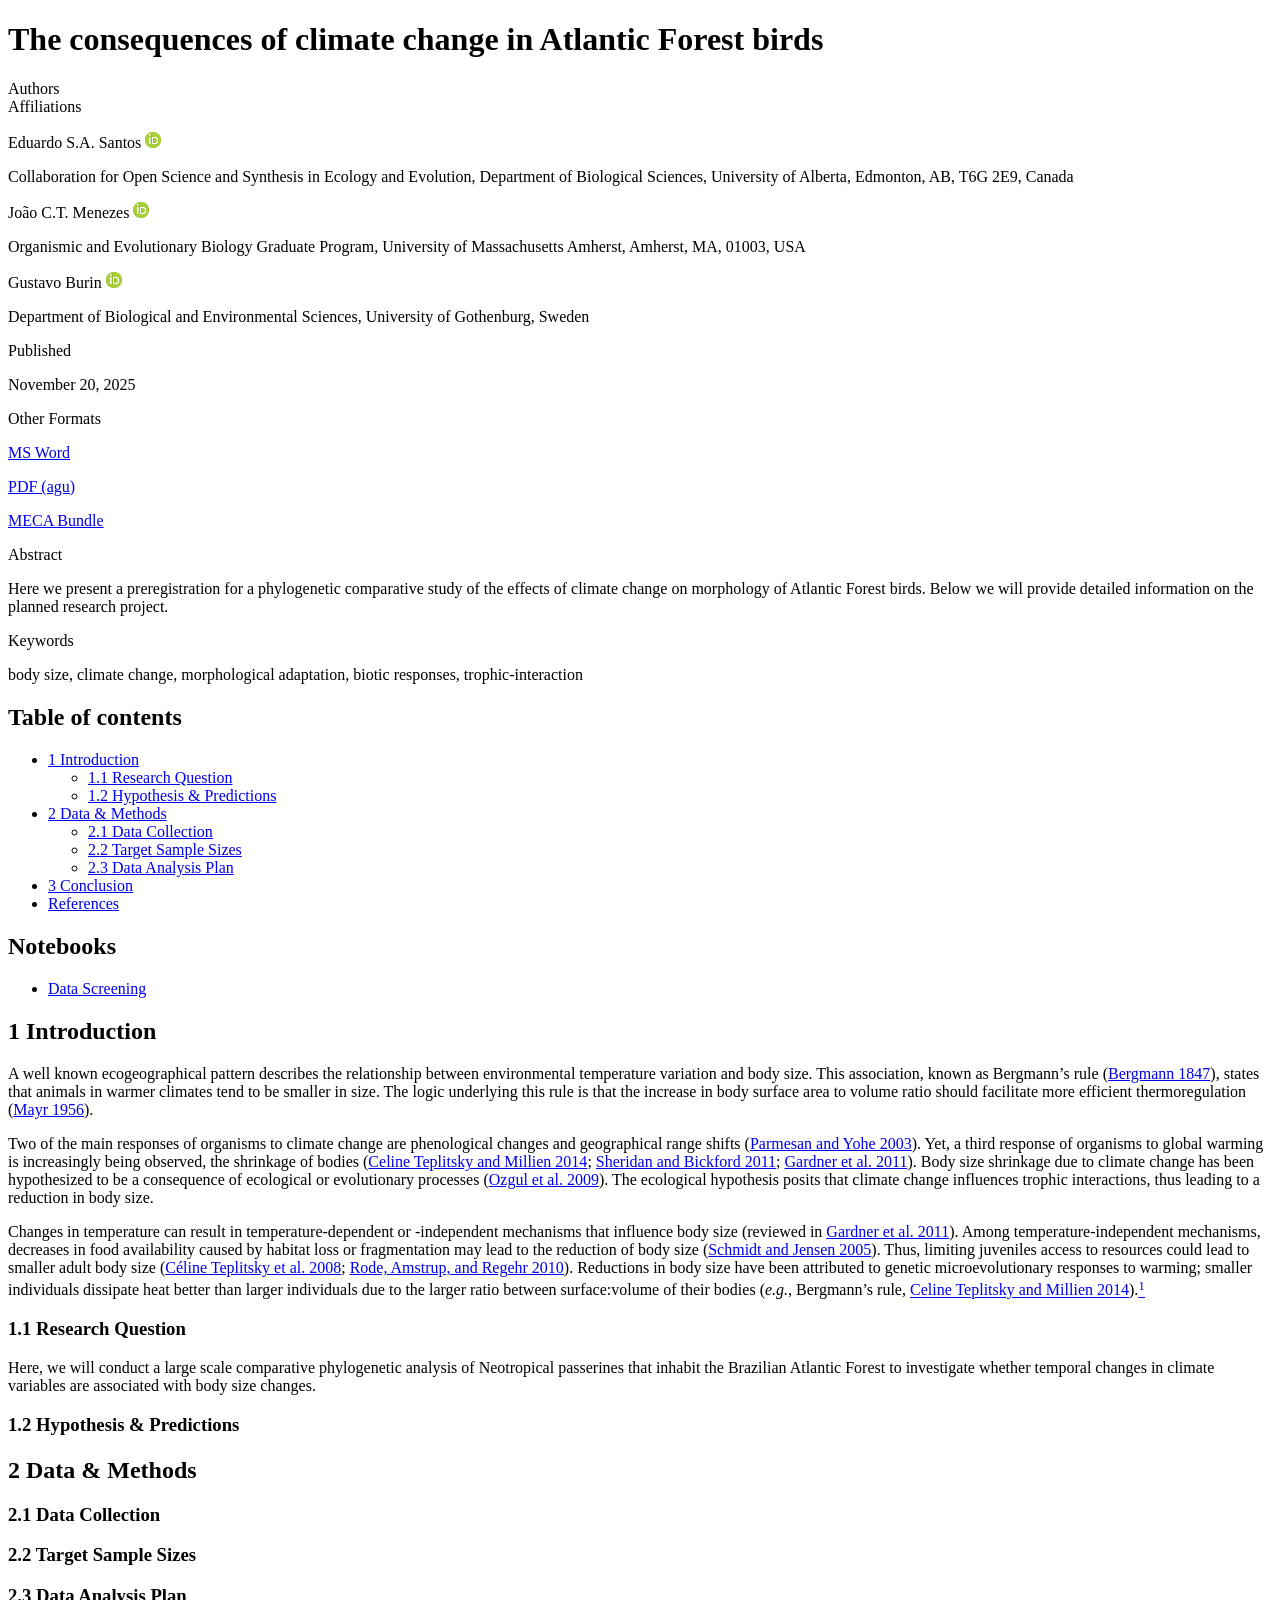
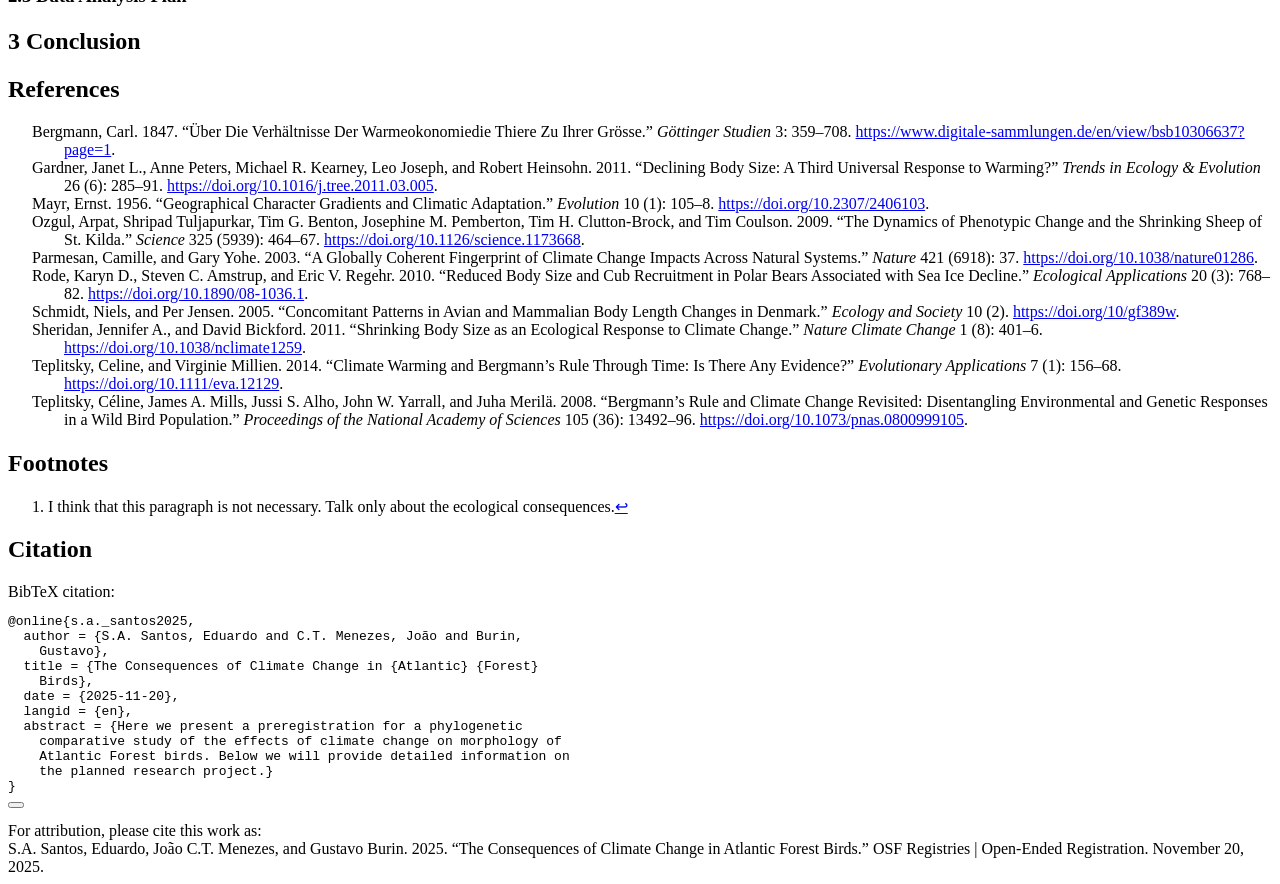
==== Manuscript/_manuscript/index.html @ 5169de8f "Added first paragraph of intro and some references." ====
<!DOCTYPE html>
<html xmlns="http://www.w3.org/1999/xhtml" lang="en" xml:lang="en"><head>

<meta charset="utf-8">
<meta name="generator" content="quarto-1.8.26">

<meta name="viewport" content="width=device-width, initial-scale=1.0, user-scalable=yes">

<meta name="author" content="Eduardo S.A. Santos">
<meta name="author" content="João C.T. Menezes">
<meta name="author" content="Gustavo Burin">
<meta name="dcterms.date" content="2025-11-20">
<meta name="keywords" content="body size, climate change, morphological adaptation, biotic responses, trophic-interaction">

<title>The consequences of climate change in Atlantic Forest birds</title>
<style>
code{white-space: pre-wrap;}
span.smallcaps{font-variant: small-caps;}
div.columns{display: flex; gap: min(4vw, 1.5em);}
div.column{flex: auto; overflow-x: auto;}
div.hanging-indent{margin-left: 1.5em; text-indent: -1.5em;}
ul.task-list{list-style: none;}
ul.task-list li input[type="checkbox"] {
  width: 0.8em;
  margin: 0 0.8em 0.2em -1em; /* quarto-specific, see https://github.com/quarto-dev/quarto-cli/issues/4556 */ 
  vertical-align: middle;
}
/* CSS for citations */
div.csl-bib-body { }
div.csl-entry {
  clear: both;
  margin-bottom: 0em;
}
.hanging-indent div.csl-entry {
  margin-left:2em;
  text-indent:-2em;
}
div.csl-left-margin {
  min-width:2em;
  float:left;
}
div.csl-right-inline {
  margin-left:2em;
  padding-left:1em;
}
div.csl-indent {
  margin-left: 2em;
}</style>


<script src="site_libs/clipboard/clipboard.min.js"></script>
<script src="site_libs/quarto-html/quarto.js" type="module"></script>
<script src="site_libs/quarto-html/tabsets/tabsets.js" type="module"></script>
<script src="site_libs/quarto-html/axe/axe-check.js" type="module"></script>
<script src="site_libs/quarto-html/popper.min.js"></script>
<script src="site_libs/quarto-html/tippy.umd.min.js"></script>
<script src="site_libs/quarto-html/anchor.min.js"></script>
<link href="site_libs/quarto-html/tippy.css" rel="stylesheet">
<link href="site_libs/quarto-html/quarto-syntax-highlighting-587c61ba64f3a5504c4d52d930310e48.css" rel="stylesheet" id="quarto-text-highlighting-styles">
<script src="site_libs/bootstrap/bootstrap.min.js"></script>
<link href="site_libs/bootstrap/bootstrap-icons.css" rel="stylesheet">
<link href="site_libs/bootstrap/bootstrap-a74871fe4945b66d259aafc266475145.min.css" rel="stylesheet" append-hash="true" id="quarto-bootstrap" data-mode="light">
<script async="" src="https://hypothes.is/embed.js"></script>
<script>
  window.document.addEventListener("DOMContentLoaded", function (_event) {
    document.body.classList.add('hypothesis-enabled');
  });
</script>


<meta name="citation_title" content="The consequences of climate change in Atlantic Forest birds">
<meta name="citation_abstract" content="Here we present a preregistration for a phylogenetic comparative study of the effects of climate change on morphology of Atlantic Forest birds. Below we will provide detailed information on the planned research project.
">
<meta name="citation_keywords" content="body size,climate change,morphological adaptation,biotic responses,trophic-interaction">
<meta name="citation_author" content="Eduardo S.A. Santos">
<meta name="citation_author" content="João C.T. Menezes">
<meta name="citation_author" content="Gustavo Burin">
<meta name="citation_publication_date" content="2025-11-20">
<meta name="citation_cover_date" content="2025-11-20">
<meta name="citation_year" content="2025">
<meta name="citation_online_date" content="2025-11-20">
<meta name="citation_language" content="en">
<meta name="citation_journal_title" content="OSF Registries | Open-Ended Registration">
<meta name="citation_reference" content="citation_title=The Dynamics of Phenotypic Change and the Shrinking Sheep of St. Kilda;,citation_author=Arpat Ozgul;,citation_author=Shripad Tuljapurkar;,citation_author=Tim G. Benton;,citation_author=Josephine M. Pemberton;,citation_author=Tim H. Clutton-Brock;,citation_author=Tim Coulson;,citation_publication_date=2009-07;,citation_cover_date=2009-07;,citation_year=2009;,citation_fulltext_html_url=http://www.sciencemag.org/lookup/doi/10.1126/science.1173668;,citation_issue=5939;,citation_doi=10.1126/science.1173668;,citation_issn=0036-8075, 1095-9203;,citation_volume=325;,citation_journal_title=Science;">
<meta name="citation_reference" content="citation_title=ATLANTIC BIRD TRAITS: A data set of bird morphological traits from the Atlantic forests of South America;,citation_abstract=Scientists have long been trying to understand why the Neotropical region holds the highest diversity of birds on Earth. Recently, there has been increased interest in morphological variation between and within species, and in how climate, topography, and anthropogenic pressures may explain and affect phenotypic variation. Because morphological data are not always available for many species at the local or regional scale, we are limited in our understanding of intra- and interspecies spatial morphological variation. Here, we present the ATLANTIC BIRD TRAITS, a data set that includes measurements of up to 44 morphological traits in 67,197 bird records from 2,790 populations distributed throughout the Atlantic forests of South America. This data set comprises information, compiled over two centuries (1820–2018), for 711 bird species, which represent 80% of all known bird diversity in the Atlantic Forest. Among the most commonly reported traits are sex (n = 65,717), age (n = 63,852), body mass (n = 58,768), flight molt presence (n = 44,941), molt presence (n = 44,847), body molt presence (n = 44,606), tail length (n = 43,005), reproductive stage (n = 42,588), bill length (n = 37,409), body length (n = 28,394), right wing length (n = 21,950), tarsus length (n = 20,342), and wing length (n = 18,071). The most frequently recorded species are Chiroxiphia caudata (n = 1,837), Turdus albicollis (n = 1,658), Trichothraupis melanops (n = 1,468), Turdus leucomelas (n = 1,436), and Basileuterus culicivorus (n = 1,384). The species recorded in the greatest number of sampling localities are Basileuterus culicivorus (n = 243), Trichothraupis melanops (n = 242), Chiroxiphia caudata (n = 210), Platyrinchus mystaceus (n = 208), and Turdus rufiventris (n = 191). ATLANTIC BIRD TRAITS (ABT) is the most comprehensive data set on measurements of bird morphological traits found in a biodiversity hotspot; it provides data for basic and applied research at multiple scales, from individual to community, and from the local to the macroecological perspectives. No copyright or proprietary restrictions are associated with the use of this data set. Please cite this data paper when the data are used in publications or teaching and educational activities.;,citation_author=Rodolpho Credo Rodrigues;,citation_author=Érica Hasui;,citation_author=Julia Camara Assis;,citation_author=João Carlos Castro Pena;,citation_author=Renata L. Muylaert;,citation_author=Vinicius Rodrigues Tonetti;,citation_author=Felipe Martello;,citation_author=André Luis Regolin;,citation_author=Thiago Vernaschi Vieira Costa;,citation_author=Mauro Pichorim;,citation_author=Eduardo Carrano;,citation_author=Leonardo Esteves Lopes;,citation_author=Marcelo Ferreira Vasconcelos;,citation_author=Carla Suertegaray Fontana;,citation_author=Andrei Langeloh Roos;,citation_author=Fernando Gonçalves;,citation_author=Cristina Banks‐Leite;,citation_author=Vagner Cavarzere;,citation_author=Marcio Amorim Efe;,citation_author=Maria Alice S. Alves;,citation_author=Alexandre Uezu;,citation_author=Jean Paul Metzger;,citation_author=Paulo de Tarso Zuquim de Antas;,citation_author=Katia Maria Paschoaletto Micchi de Barros Ferraz;,citation_author=Larissa Corsini Calsavara;,citation_author=Arthur Angelo Bispo;,citation_author=Helder F. P. Araujo;,citation_author=Charles Duca;,citation_author=Augusto João Piratelli;,citation_author=Luciano N. Naka;,citation_author=Rafael Antunes Dias;,citation_author=Cassiano A. F. R. Gatto;,citation_author=Marcelo Alejandro Villegas Vallejos;,citation_author=Gregório dos Reis Menezes;,citation_author=Leandro Bugoni;,citation_author=Henrique Rajão;,citation_author=Jairo José Zocche;,citation_author=Guilherme Willrich;,citation_author=Elsimar Silveira Silva;,citation_author=Lilian Tonelli Manica;,citation_author=André de Camargo Guaraldo;,citation_author=Giulyana Althmann;,citation_author=Patricia Pereira Serafini;,citation_author=Mercival Roberto Francisco;,citation_author=Camile Lugarini;,citation_author=Caio Graco Machado;,citation_author=Fernando Marques‐Santos;,citation_author=Rafaela Bobato;,citation_author=Elivan Arantes Souza;,citation_author=Reginaldo José Donatelli;,citation_author=Carolina Demetrio Ferreira;,citation_author=José Carlos Morante‐Filho;,citation_author=Natalia Dantas Paes‐Macarrão;,citation_author=Arthur Macarrão;,citation_author=Marcos Robalinho Lima;,citation_author=Lucilene Inês Jacoboski;,citation_author=Carlos Candia‐Gallardo;,citation_author=Vanesa Bejarano Alegre;,citation_author=Alex E. Jahn;,citation_author=Karlla Vanessa de Camargo Barbosa;,citation_author=Cesar Cestari;,citation_author=José Nilton Silva;,citation_author=Natalia Stefanini Da Silveira;,citation_author=Ana Cristina Vara Crestani;,citation_author=Adeliane Peterle Petronetto;,citation_author=Alex Augusto Abreu Bovo;,citation_author=Anderson Durão Viana;,citation_author=Andrea Cardoso Araujo;,citation_author=Andressa Hartuiq Santos;,citation_author=Andreza Clarinda Araújo Amaral;,citation_author=Ariane Ferreira;,citation_author=Arnaldo Honorato Vieira‐Filho;,citation_author=Bianca Costa Ribeiro;,citation_author=Caio C. C. Missagia;,citation_author=Camila Bosenbecker;,citation_author=Cesar Augusto Bronzato Medolago;,citation_author=Cid Rodrigo Rodriguez Espínola;,citation_author=Claudenice Faxina;,citation_author=Cristiane Estrela Campodonio Nunes;,citation_author=Cristine Prates;,citation_author=Daniela Tomasio Apolinario Luz;,citation_author=Daniele Janina Moreno;,citation_author=Daniele Mariz;,citation_author=Deborah Faria;,citation_author=Douglas Meyer;,citation_author=Eder Afonso Doná;,citation_author=Eduardo Roberto Alexandrino;,citation_author=Erich Fischer;,citation_author=Fabiane Girardi;,citation_author=Felipe Borba Giese;,citation_author=Felipe Leonardo Santos Shibuya;,citation_author=Fernando Azevedo Faria;,citation_author=Fernando Bittencourt Farias;,citation_author=Fernando de Lima Favaro;,citation_author=Fernando José Ferneda Freitas;,citation_author=Flávia G. Chaves;,citation_author=Flor Maria Guedes Las‐Casas;,citation_author=Gabriel L. M. Rosa;,citation_author=Gabriel Massaccesi De La Torre;,citation_author=Gabriela Menezes Bochio;,citation_author=Giselle Evelise Bonetti;,citation_author=Glauco Kohler;,citation_author=Guilherme Santos Toledo‐Lima;,citation_author=Gustavo Piletti Plucenio;,citation_author=Ícaro Menezes;,citation_author=Ingrid Maria Denóbile Torres;,citation_author=Ivan Celso Carvalho Provinciato;,citation_author=Ivan Réus Viana;,citation_author=James Joseph Roper;,citation_author=Jaqueline Evelyn Persegona;,citation_author=Jean Júnior Barcik;,citation_author=Jimi Martins‐Silva;,citation_author=João Paulo Gava Just;,citation_author=João Paulo Tavares‐Damasceno;,citation_author=João Ricardo de Almeida Ferreira;,citation_author=Jonas Rafael Rodrigues Rosoni;,citation_author=José Eduardo Teixeira Falcon;,citation_author=Laura Maria Schaedler;,citation_author=Leonardo Brioschi Mathias;,citation_author=Leonardo Rafael Deconto;,citation_author=Licléia da Cruz Rodrigues;,citation_author=Marcela Afonso P. Meyer;,citation_author=Márcio Repenning;,citation_author=Marcos Antônio Melo;,citation_author=Maria Amélia Santos Carvalho;,citation_author=Marcos Rodrigues;,citation_author=Maria Flavia Conti Nunes;,citation_author=Maria Halina Ogrzewalska;,citation_author=Mariana Lopes Gonçalves;,citation_author=Maurício B. Vecchi;,citation_author=Maurício Bettio;,citation_author=Michelle Noronha da Matta Baptista;,citation_author=Murilo Sérgio Arantes;,citation_author=Nicolás Luciano Ruiz;,citation_author=Paulo Guilherme Bisetto Andrade;,citation_author=Pedro Henrique Lima Ribeiro;,citation_author=Pedro Manoel Galetti Junior;,citation_author=Phoeve Macario;,citation_author=Rafael de Oliveira Fratoni;,citation_author=Rafael Meurer;,citation_author=Rafael S. Saint‐Clair;,citation_author=Rafael Spilere Romagna;,citation_author=Raquel Caroline Alves Lacerda;,citation_author=Ricardo Augusto Serpa Cerboncini;,citation_author=Ricardo Brioschi Lyra;,citation_author=Ricardo Lau;,citation_author=Roberta Costa Rodrigues;,citation_author=Rogério Rodrigues Faria;,citation_author=Rudi Ricardo Laps;,citation_author=Sérgio Luiz Althoff;,citation_author=Shayana Jesus;,citation_author=Sumiko Namba;,citation_author=Talita Vieira Braga;,citation_author=Tamara Molin;,citation_author=Thanyria P. França Câmara;,citation_author=Thayz Rodrigues Enedino;,citation_author=Uschi Wischhoff;,citation_author=Vanessa Cristina Oliveira;,citation_author=Victor Leandro‐Silva;,citation_author=Vitor Araújo‐Lima;,citation_author=Vitor de Oliveira Lunardi;,citation_author=Reginaldo Farias Gusmão;,citation_author=Jozélia Maria de Souza Correia;,citation_author=Lucas P. Gaspar;,citation_author=Renata Cristina Batista Fonseca;,citation_author=Paulo Affonso Fonseca Pires Neto;,citation_author=Ana Carla Medeiros Morato Aquino;,citation_author=Bruna Betagni Camargo;,citation_author=Beatriz Azevedo Cezila;,citation_author=Leonardo Marques Costa;,citation_author=Roberta Montanheiro Paolino;,citation_author=Claudia Zukeran Kanda;,citation_author=Erison C. S. Monteiro;,citation_author=Júlia Emi F. Oshima;,citation_author=Milene Alves‐Eigenheer;,citation_author=Marco Aurelio Pizo;,citation_author=Luís F. Silveira;,citation_author=Mauro Galetti;,citation_author=Milton Cezar Ribeiro;,citation_publication_date=2019;,citation_cover_date=2019;,citation_year=2019;,citation_fulltext_html_url=https://esajournals.onlinelibrary.wiley.com/doi/abs/10.1002/ecy.2647;,citation_issue=6;,citation_doi=10.1002/ecy.2647;,citation_issn=1939-9170;,citation_volume=100;,citation_journal_title=Ecology;">
<meta name="citation_reference" content="citation_title=A globally coherent fingerprint of climate change impacts across natural systems;,citation_abstract=Causal attribution of recent biological trends to climate change is complicated because non-climatic influences dominate local, short-term biological changes. Any underlying signal from climate change is likely to be revealed by analyses that seek systematic trends across diverse species and geographic regions; however, debates within the Intergovernmental Panel on Climate Change (IPCC) reveal several definitions of a “systematic trend”. Here, we explore these differences, apply diverse analyses to more than 1,700 species, and show that recent biological trends match climate change predictions. Global meta-analyses documented significant range shifts averaging 6.1 km per decade towards the poles (or metres per decade upward), and significant mean advancement of spring events by 2.3 days per decade. We define a diagnostic fingerprint of temporal and spatial “sign-switching” responses uniquely predicted by twentieth century climate trends. Among appropriate long-term/large-scale/multi-species data sets, this diagnostic fingerprint was found for 279 species. This suite of analyses generates “very high confidence” (as laid down by the IPCC) that climate change is already affecting living systems.;,citation_author=Camille Parmesan;,citation_author=Gary Yohe;,citation_publication_date=2003-01;,citation_cover_date=2003-01;,citation_year=2003;,citation_fulltext_html_url=https://www.nature.com/articles/nature01286;,citation_issue=6918;,citation_doi=10.1038/nature01286;,citation_issn=1476-4687;,citation_volume=421;,citation_journal_title=Nature;">
<meta name="citation_reference" content="citation_title=Climate warming and Bergmann’s rule through time: Is there any evidence?;,citation_abstract=Climate change is expected to induce many ecological and evolutionary changes. Among these is the hypothesis that climate warming will cause a reduction in body size. This hypothesis stems from Bergmann’s rule, a trend whereby species exhibit a smaller body size in warmer climates, and larger body size under colder conditions in endotherms. The mechanisms behind this rule are still debated, and it is not clear whether Bergmann’s rule can be extended to predict the effects of climate change through time. We reviewed the primary literature for evidence (i) of a decrease in body size in response to climate warming, (ii) that changing body size is an adaptive response and (iii) that these responses are evolutionary or plastic. We found weak evidence for changes in body size through time as predicted by Bergmann’s rule. Only three studies investigated the adaptive nature of these size decreases. Of these, none reported evidence of selection for smaller size or of a genetic basis for the size change, suggesting that size decreases could be due to nonadaptive plasticity in response to changing environmental conditions. More studies are needed before firm conclusions can be drawn about the underlying causes of these changes in body size in response to a warming climate.;,citation_author=Celine Teplitsky;,citation_author=Virginie Millien;,citation_publication_date=2014-01;,citation_cover_date=2014-01;,citation_year=2014;,citation_fulltext_html_url=https://www.ncbi.nlm.nih.gov/pmc/articles/PMC3894904/;,citation_issue=1;,citation_doi=10.1111/eva.12129;,citation_issn=1752-4571;,citation_pmid=24454554;,citation_volume=7;,citation_journal_title=Evolutionary Applications;">
<meta name="citation_reference" content="citation_title=Shrinking body size as an ecological response to climate change;,citation_author=Jennifer A. Sheridan;,citation_author=David Bickford;,citation_publication_date=2011-11;,citation_cover_date=2011-11;,citation_year=2011;,citation_fulltext_html_url=http://www.nature.com/articles/nclimate1259;,citation_issue=8;,citation_doi=10.1038/nclimate1259;,citation_issn=1758-678X, 1758-6798;,citation_volume=1;,citation_journal_title=Nature Climate Change;">
<meta name="citation_reference" content="citation_title=Declining body size: A third universal response to warming?;,citation_author=Janet L. Gardner;,citation_author=Anne Peters;,citation_author=Michael R. Kearney;,citation_author=Leo Joseph;,citation_author=Robert Heinsohn;,citation_publication_date=2011-06;,citation_cover_date=2011-06;,citation_year=2011;,citation_fulltext_html_url=https://www.cell.com/trends/ecology-evolution/abstract/S0169-5347(11)00075-9;,citation_issue=6;,citation_doi=10.1016/j.tree.2011.03.005;,citation_issn=0169-5347;,citation_pmid=21470708;,citation_volume=26;,citation_journal_title=Trends in Ecology &amp;amp;amp; Evolution;">
<meta name="citation_reference" content="citation_title=Bergmann’s rule and climate change revisited: Disentangling environmental and genetic responses in a wild bird population;,citation_abstract=Ecological responses to on-going climate change are numerous, diverse, and taxonomically widespread. However, with one exception, the relative roles of phenotypic plasticity and microevolution as mechanisms in explaining these responses are largely unknown. Several recent studies have uncovered evidence for temporal declines in mean body sizes of birds and mammals, and these responses have been interpreted as evidence for microevolution in the context of Bergmann’s rule—an ecogeographic rule predicting an inverse correlation between temperature and mean body size in endothermic animals. We used a dataset of individually marked red-billed gulls (Larus novaehollandiae scopulinus) from New Zealand to document phenotypic and genetic changes in mean body mass over a 47-year (1958–2004) period. We found that, whereas the mean body mass had decreased over time as ambient temperatures increased, analyses of breeding values estimated with an “animal model” approach showed no evidence for any genetic change. These results indicate that the frequently observed climate-change-related responses in mean body size of animal populations might be due to phenotypic plasticity, rather than to genetic microevolutionary responses.;,citation_author=Céline Teplitsky;,citation_author=James A. Mills;,citation_author=Jussi S. Alho;,citation_author=John W. Yarrall;,citation_author=Juha Merilä;,citation_publication_date=2008-09;,citation_cover_date=2008-09;,citation_year=2008;,citation_fulltext_html_url=https://www.pnas.org/content/105/36/13492;,citation_issue=36;,citation_doi=10.1073/pnas.0800999105;,citation_issn=0027-8424, 1091-6490;,citation_pmid=18757740;,citation_volume=105;,citation_journal_title=Proceedings of the National Academy of Sciences;">
<meta name="citation_reference" content="citation_title=Reduced body size and cub recruitment in polar bears associated with sea ice decline;,citation_abstract=Rates of reproduction and survival are dependent upon adequate body size and condition of individuals. Declines in size and condition have provided early indicators of population decline in polar bears (Ursus maritimus) near the southern extreme of their range. We tested whether patterns in body size, condition, and cub recruitment of polar bears in the southern Beaufort Sea of Alaska were related to the availability of preferred sea ice habitats and whether these measures and habitat availability exhibited trends over time, between 1982 and 2006. The mean skull size and body length of all polar bears over three years of age declined over time, corresponding with long-term declines in the spatial and temporal availability of sea ice habitat. Body size of young, growing bears declined over time and was smaller after years when sea ice availability was reduced. Reduced litter mass and numbers of yearlings per female following years with lower availability of optimal sea ice habitat, suggest reduced reproductive output and juvenile survival. These results, based on analysis of a long-term data set, suggest that declining sea ice is associated with nutritional limitations that reduced body size and reproduction in this population.;,citation_author=Karyn D. Rode;,citation_author=Steven C. Amstrup;,citation_author=Eric V. Regehr;,citation_publication_date=2010;,citation_cover_date=2010;,citation_year=2010;,citation_fulltext_html_url=https://esajournals.onlinelibrary.wiley.com/doi/abs/10.1890/08-1036.1;,citation_issue=3;,citation_doi=10.1890/08-1036.1;,citation_issn=1939-5582;,citation_volume=20;,citation_journal_title=Ecological Applications;">
<meta name="citation_reference" content="citation_title=The global diversity of birds in space and time;,citation_author=W Jetz;,citation_author=GH Thomas;,citation_author=JB Joy;,citation_author=K Hartmann;,citation_author=AO Mooers;,citation_publication_date=2012;,citation_cover_date=2012;,citation_year=2012;,citation_issue=7424;,citation_volume=491;,citation_journal_title=Nature;,citation_publisher=Nature Publishing Group;">
<meta name="citation_reference" content="citation_title=The database of the predicts (projecting responses of ecological diversity in changing terrestrial systems) project;,citation_author=Lawrence N Hudson;,citation_author=Tim Newbold;,citation_author=Sara Contu;,citation_author=Samantha LL Hill;,citation_author=Igor Lysenko;,citation_author=Adriana De Palma;,citation_author=Helen RP Phillips;,citation_author=Tamera I Alhusseini;,citation_author=Felicity E Bedford;,citation_author=Dominic J Bennett;,citation_author=others;,citation_publication_date=2017;,citation_cover_date=2017;,citation_year=2017;,citation_issue=1;,citation_volume=7;,citation_journal_title=Ecology and Evolution;,citation_publisher=Wiley Online Library;">
<meta name="citation_reference" content="citation_title=EltonTraits 1.0: Species-level foraging attributes of the world’s birds and mammals: Ecological archives E095-178;,citation_author=Hamish Wilman;,citation_author=Jonathan Belmaker;,citation_author=Jennifer Simpson;,citation_author=Carolina Rosa;,citation_author=Marcelo M Rivadeneira;,citation_author=Walter Jetz;,citation_publication_date=2014;,citation_cover_date=2014;,citation_year=2014;,citation_issue=7;,citation_volume=95;,citation_journal_title=Ecology;,citation_publisher=Wiley Online Library;">
<meta name="citation_reference" content="citation_title=Concomitant Patterns in Avian and Mammalian Body Length Changes in Denmark;,citation_abstract=Schmidt, N. M. and P. M. Jensen. 2005. Concomitant patterns in avian and mammalian body length changes in Denmark. Ecology and Society 10(2): 5. https://doi.org/10.5751/ES-01372-100205;,citation_author=Niels Schmidt;,citation_author=Per Jensen;,citation_publication_date=2005-09;,citation_cover_date=2005-09;,citation_year=2005;,citation_fulltext_html_url=https://www.ecologyandsociety.org/vol10/iss2/art5/;,citation_issue=2;,citation_doi=10/gf389w;,citation_issn=1708-3087;,citation_volume=10;,citation_journal_title=Ecology and Society;">
<meta name="citation_reference" content="citation_title=Über die verhältnisse der warmeokonomiedie thiere zu ihrer grösse;,citation_author=Carl Bergmann;,citation_publication_date=1847;,citation_cover_date=1847;,citation_year=1847;,citation_fulltext_html_url=https://www.digitale-sammlungen.de/en/view/bsb10306637?page=1;,citation_volume=3;,citation_journal_title=Göttinger Studien;">
<meta name="citation_reference" content="citation_title=Geographical character gradients and climatic adaptation;,citation_author=Ernst Mayr;,citation_publication_date=1956;,citation_cover_date=1956;,citation_year=1956;,citation_fulltext_html_url=https://www.jstor.org/stable/2406103;,citation_issue=1;,citation_doi=10.2307/2406103;,citation_volume=10;,citation_journal_title=Evolution;">
</head>

<body class="quarto-light">

<header id="title-block-header" class="quarto-title-block default toc-left page-columns page-full">
  <div class="quarto-title-banner page-columns page-full">
    <div class="quarto-title column-body">
      <h1 class="title">The consequences of climate change in Atlantic Forest birds</h1>
          </div>

    
    <div class="quarto-title-meta-container">
      <div class="quarto-title-meta-column-start">
            <div class="quarto-title-meta-author">
          <div class="quarto-title-meta-heading">Authors</div>
          <div class="quarto-title-meta-heading">Affiliations</div>
          
                <div class="quarto-title-meta-contents">
            <p class="author">Eduardo S.A. Santos <a href="mailto:esantos2@ualberta.ca" class="quarto-title-author-email"><i class="bi bi-envelope"></i></a> <a href="https://orcid.org/0000-0002-0434-3655" class="quarto-title-author-orcid"> <img src="[data-uri]"></a></p>
          </div>
                <div class="quarto-title-meta-contents">
                    <p class="affiliation">
                        Collaboration for Open Science and Synthesis in Ecology and Evolution, Department of Biological Sciences, University of Alberta, Edmonton, AB, T6G 2E9, Canada
                      </p>
                  </div>
                      <div class="quarto-title-meta-contents">
            <p class="author">João C.T. Menezes <a href="https://orcid.org/0000-0003-4156-2934" class="quarto-title-author-orcid"> <img src="[data-uri]"></a></p>
          </div>
                <div class="quarto-title-meta-contents">
                    <p class="affiliation">
                        Organismic and Evolutionary Biology Graduate Program, University of Massachusetts Amherst, Amherst, MA, 01003, USA
                      </p>
                  </div>
                      <div class="quarto-title-meta-contents">
            <p class="author">Gustavo Burin <a href="https://orcid.org/0000-0001-7851-0666" class="quarto-title-author-orcid"> <img src="[data-uri]"></a></p>
          </div>
                <div class="quarto-title-meta-contents">
                    <p class="affiliation">
                        Department of Biological and Environmental Sciences, University of Gothenburg, Sweden
                      </p>
                  </div>
                    </div>
        
        <div class="quarto-title-meta">

                      
                <div>
            <div class="quarto-title-meta-heading">Published</div>
            <div class="quarto-title-meta-contents">
              <p class="date">November 20, 2025</p>
            </div>
          </div>
          
                
              </div>
      </div>
      <div class="quarto-title-meta-column-end quarto-other-formats-target">
      <div class="quarto-alternate-formats"><div class="quarto-title-meta-heading">Other Formats</div><div class="quarto-title-meta-contents"><p><a href="index.docx"><i class="bi bi-file-word"></i>MS Word</a></p></div><div class="quarto-title-meta-contents"><p><a href="index.pdf"><i class="bi bi-file-pdf"></i>PDF (agu)</a></p></div><div class="quarto-title-meta-contents"><p><a href="index-meca.zip" data-meca-link="true"><i class="bi bi-archive"></i>MECA Bundle</a></p></div></div></div>
    </div>

    <div>
      <div class="abstract">
        <div class="block-title">Abstract</div>
        <p>Here we present a preregistration for a phylogenetic comparative study of the effects of climate change on morphology of Atlantic Forest birds. Below we will provide detailed information on the planned research project.</p>
      </div>
    </div>

    <div>
      <div class="keywords">
        <div class="block-title">Keywords</div>
        <p>body size, climate change, morphological adaptation, biotic responses, trophic-interaction</p>
      </div>
    </div>

    <div class="quarto-other-links-text-target">
    </div>  </div>
</header><div id="quarto-content" class="page-columns page-rows-contents page-layout-article toc-left">
<div id="quarto-sidebar-toc-left" class="sidebar toc-left">
  <nav id="TOC" role="doc-toc" class="toc-active">
    <h2 id="toc-title">Table of contents</h2>
   
  <ul>
  <li><a href="#introduction" id="toc-introduction" class="nav-link active" data-scroll-target="#introduction"><span class="header-section-number">1</span> Introduction</a>
  <ul class="collapse">
  <li><a href="#research-question" id="toc-research-question" class="nav-link" data-scroll-target="#research-question"><span class="header-section-number">1.1</span> Research Question</a></li>
  <li><a href="#hypothesis-predictions" id="toc-hypothesis-predictions" class="nav-link" data-scroll-target="#hypothesis-predictions"><span class="header-section-number">1.2</span> Hypothesis &amp; Predictions</a></li>
  </ul></li>
  <li><a href="#sec-data-methods" id="toc-sec-data-methods" class="nav-link" data-scroll-target="#sec-data-methods"><span class="header-section-number">2</span> Data &amp; Methods</a>
  <ul class="collapse">
  <li><a href="#data-collection" id="toc-data-collection" class="nav-link" data-scroll-target="#data-collection"><span class="header-section-number">2.1</span> Data Collection</a></li>
  <li><a href="#target-sample-sizes" id="toc-target-sample-sizes" class="nav-link" data-scroll-target="#target-sample-sizes"><span class="header-section-number">2.2</span> Target Sample Sizes</a></li>
  <li><a href="#data-analysis-plan" id="toc-data-analysis-plan" class="nav-link" data-scroll-target="#data-analysis-plan"><span class="header-section-number">2.3</span> Data Analysis Plan</a></li>
  </ul></li>
  <li><a href="#conclusion" id="toc-conclusion" class="nav-link" data-scroll-target="#conclusion"><span class="header-section-number">3</span> Conclusion</a></li>
  <li><a href="#references" id="toc-references" class="nav-link" data-scroll-target="#references">References</a></li>
  </ul>
<div class="quarto-alternate-notebooks"><h2>Notebooks</h2><ul><li><a href="notebooks/data-screening-preview.html"><i class="bi bi-journal-code"></i>Data Screening</a></li></ul></div></nav>
</div>
<div id="quarto-margin-sidebar" class="sidebar margin-sidebar zindex-bottom">
</div>
<main class="content quarto-banner-title-block" id="quarto-document-content">



  


<section id="introduction" class="level2" data-number="1">
<h2 data-number="1" class="anchored" data-anchor-id="introduction"><span class="header-section-number">1</span> Introduction</h2>
<p>A well known ecogeographical pattern describes the relationship between environmental temperature variation and body size. This association, known as Bergmann’s rule <span class="citation" data-cites="bergmann1847">(<a href="#ref-bergmann1847" role="doc-biblioref">Bergmann 1847</a>)</span>, states that animals in warmer climates tend to be smaller in size. The logic underlying this rule is that the increase in body surface area to volume ratio should facilitate more efficient thermoregulation <span class="citation" data-cites="mayr1956">(<a href="#ref-mayr1956" role="doc-biblioref">Mayr 1956</a>)</span>.</p>
<p>Two of the main responses of organisms to climate change are phenological changes and geographical range shifts <span class="citation" data-cites="parmesan_globally_2003">(<a href="#ref-parmesan_globally_2003" role="doc-biblioref">Parmesan and Yohe 2003</a>)</span>. Yet, a third response of organisms to global warming is increasingly being observed, the shrinkage of bodies <span class="citation" data-cites="teplitsky_climate_2014 sheridan_shrinking_2011 gardner_declining_2011">(<a href="#ref-teplitsky_climate_2014" role="doc-biblioref">Celine Teplitsky and Millien 2014</a>; <a href="#ref-sheridan_shrinking_2011" role="doc-biblioref">Sheridan and Bickford 2011</a>; <a href="#ref-gardner_declining_2011" role="doc-biblioref">Gardner et al. 2011</a>)</span>. Body size shrinkage due to climate change has been hypothesized to be a consequence of ecological or evolutionary processes <span class="citation" data-cites="ozgul_dynamics_2009">(<a href="#ref-ozgul_dynamics_2009" role="doc-biblioref">Ozgul et al. 2009</a>)</span>. The ecological hypothesis posits that climate change influences trophic interactions, thus leading to a reduction in body size.</p>
<p>Changes in temperature can result in temperature-dependent or -independent mechanisms that influence body size <span class="citation" data-cites="gardner_declining_2011">(reviewed in <a href="#ref-gardner_declining_2011" role="doc-biblioref">Gardner et al. 2011</a>)</span>. Among temperature-independent mechanisms, decreases in food availability caused by habitat loss or fragmentation may lead to the reduction of body size <span class="citation" data-cites="schmidt_concomitant_2005">(<a href="#ref-schmidt_concomitant_2005" role="doc-biblioref">Schmidt and Jensen 2005</a>)</span>. Thus, limiting juveniles access to resources could lead to smaller adult body size <span class="citation" data-cites="teplitsky_bergmanns_2008 rode_reduced_2010">(<a href="#ref-teplitsky_bergmanns_2008" role="doc-biblioref">Céline Teplitsky et al. 2008</a>; <a href="#ref-rode_reduced_2010" role="doc-biblioref">Rode, Amstrup, and Regehr 2010</a>)</span>. Reductions in body size have been attributed to genetic microevolutionary responses to warming; smaller individuals dissipate heat better than larger individuals due to the larger ratio between surface:volume of their bodies <span class="citation" data-cites="teplitsky_climate_2014">(<em>e.g.</em>, Bergmann’s rule, <a href="#ref-teplitsky_climate_2014" role="doc-biblioref">Celine Teplitsky and Millien 2014</a>)</span>.<a href="#fn1" class="footnote-ref" id="fnref1" role="doc-noteref"><sup>1</sup></a></p>
<section id="research-question" class="level3" data-number="1.1">
<h3 data-number="1.1" class="anchored" data-anchor-id="research-question"><span class="header-section-number">1.1</span> Research Question</h3>
<p>Here, we will conduct a large scale comparative phylogenetic analysis of Neotropical passerines that inhabit the Brazilian Atlantic Forest to investigate whether temporal changes in climate variables are associated with body size changes.</p>
</section>
<section id="hypothesis-predictions" class="level3" data-number="1.2">
<h3 data-number="1.2" class="anchored" data-anchor-id="hypothesis-predictions"><span class="header-section-number">1.2</span> Hypothesis &amp; Predictions</h3>
</section>
</section>
<section id="sec-data-methods" class="level2" data-number="2">
<h2 data-number="2" class="anchored" data-anchor-id="sec-data-methods"><span class="header-section-number">2</span> Data &amp; Methods</h2>
<section id="data-collection" class="level3" data-number="2.1">
<h3 data-number="2.1" class="anchored" data-anchor-id="data-collection"><span class="header-section-number">2.1</span> Data Collection</h3>
</section>
<section id="target-sample-sizes" class="level3" data-number="2.2">
<h3 data-number="2.2" class="anchored" data-anchor-id="target-sample-sizes"><span class="header-section-number">2.2</span> Target Sample Sizes</h3>
</section>
<section id="data-analysis-plan" class="level3" data-number="2.3">
<h3 data-number="2.3" class="anchored" data-anchor-id="data-analysis-plan"><span class="header-section-number">2.3</span> Data Analysis Plan</h3>
</section>
</section>
<section id="conclusion" class="level2" data-number="3">
<h2 data-number="3" class="anchored" data-anchor-id="conclusion"><span class="header-section-number">3</span> Conclusion</h2>
</section>
<section id="references" class="level2 unnumbered">
<h2 class="unnumbered anchored" data-anchor-id="references">References</h2>
<div id="refs" class="references csl-bib-body hanging-indent" data-entry-spacing="0" role="list">
<div id="ref-bergmann1847" class="csl-entry" role="listitem">
Bergmann, Carl. 1847. <span>“Über Die Verhältnisse Der Warmeokonomiedie Thiere Zu Ihrer Grösse.”</span> <em>Göttinger Studien</em> 3: 359–708. <a href="https://www.digitale-sammlungen.de/en/view/bsb10306637?page=1">https://www.digitale-sammlungen.de/en/view/bsb10306637?page=1</a>.
</div>
<div id="ref-gardner_declining_2011" class="csl-entry" role="listitem">
Gardner, Janet L., Anne Peters, Michael R. Kearney, Leo Joseph, and Robert Heinsohn. 2011. <span>“Declining Body Size: A Third Universal Response to Warming?”</span> <em>Trends in Ecology &amp; Evolution</em> 26 (6): 285–91. <a href="https://doi.org/10.1016/j.tree.2011.03.005">https://doi.org/10.1016/j.tree.2011.03.005</a>.
</div>
<div id="ref-mayr1956" class="csl-entry" role="listitem">
Mayr, Ernst. 1956. <span>“Geographical Character Gradients and Climatic Adaptation.”</span> <em>Evolution</em> 10 (1): 105–8. <a href="https://doi.org/10.2307/2406103">https://doi.org/10.2307/2406103</a>.
</div>
<div id="ref-ozgul_dynamics_2009" class="csl-entry" role="listitem">
Ozgul, Arpat, Shripad Tuljapurkar, Tim G. Benton, Josephine M. Pemberton, Tim H. Clutton-Brock, and Tim Coulson. 2009. <span>“The <span>Dynamics</span> of <span>Phenotypic</span> <span>Change</span> and the <span>Shrinking</span> <span>Sheep</span> of <span>St</span>. <span>Kilda</span>.”</span> <em>Science</em> 325 (5939): 464–67. <a href="https://doi.org/10.1126/science.1173668">https://doi.org/10.1126/science.1173668</a>.
</div>
<div id="ref-parmesan_globally_2003" class="csl-entry" role="listitem">
Parmesan, Camille, and Gary Yohe. 2003. <span>“A Globally Coherent Fingerprint of Climate Change Impacts Across Natural Systems.”</span> <em>Nature</em> 421 (6918): 37. <a href="https://doi.org/10.1038/nature01286">https://doi.org/10.1038/nature01286</a>.
</div>
<div id="ref-rode_reduced_2010" class="csl-entry" role="listitem">
Rode, Karyn D., Steven C. Amstrup, and Eric V. Regehr. 2010. <span>“Reduced Body Size and Cub Recruitment in Polar Bears Associated with Sea Ice Decline.”</span> <em>Ecological Applications</em> 20 (3): 768–82. <a href="https://doi.org/10.1890/08-1036.1">https://doi.org/10.1890/08-1036.1</a>.
</div>
<div id="ref-schmidt_concomitant_2005" class="csl-entry" role="listitem">
Schmidt, Niels, and Per Jensen. 2005. <span>“Concomitant <span>Patterns</span> in <span>Avian</span> and <span>Mammalian</span> <span>Body</span> <span>Length</span> <span>Changes</span> in <span>Denmark</span>.”</span> <em>Ecology and Society</em> 10 (2). <a href="https://doi.org/10/gf389w">https://doi.org/10/gf389w</a>.
</div>
<div id="ref-sheridan_shrinking_2011" class="csl-entry" role="listitem">
Sheridan, Jennifer A., and David Bickford. 2011. <span>“Shrinking Body Size as an Ecological Response to Climate Change.”</span> <em>Nature Climate Change</em> 1 (8): 401–6. <a href="https://doi.org/10.1038/nclimate1259">https://doi.org/10.1038/nclimate1259</a>.
</div>
<div id="ref-teplitsky_climate_2014" class="csl-entry" role="listitem">
Teplitsky, Celine, and Virginie Millien. 2014. <span>“Climate Warming and <span>Bergmann</span>’s Rule Through Time: Is There Any Evidence?”</span> <em>Evolutionary Applications</em> 7 (1): 156–68. <a href="https://doi.org/10.1111/eva.12129">https://doi.org/10.1111/eva.12129</a>.
</div>
<div id="ref-teplitsky_bergmanns_2008" class="csl-entry" role="listitem">
Teplitsky, Céline, James A. Mills, Jussi S. Alho, John W. Yarrall, and Juha Merilä. 2008. <span>“Bergmann’s Rule and Climate Change Revisited: <span>Disentangling</span> Environmental and Genetic Responses in a Wild Bird Population.”</span> <em>Proceedings of the National Academy of Sciences</em> 105 (36): 13492–96. <a href="https://doi.org/10.1073/pnas.0800999105">https://doi.org/10.1073/pnas.0800999105</a>.
</div>
</div>
</section>


<div id="quarto-appendix" class="default"><section id="footnotes" class="footnotes footnotes-end-of-document" role="doc-endnotes"><h2 class="anchored quarto-appendix-heading">Footnotes</h2>

<ol>
<li id="fn1"><p>I think that this paragraph is not necessary. Talk only about the ecological consequences.<a href="#fnref1" class="footnote-back" role="doc-backlink">↩︎</a></p></li>
</ol>
</section><section class="quarto-appendix-contents" id="quarto-citation"><h2 class="anchored quarto-appendix-heading">Citation</h2><div><div class="quarto-appendix-secondary-label">BibTeX citation:</div><pre class="sourceCode code-with-copy quarto-appendix-bibtex"><code class="sourceCode bibtex">@online{s.a._santos2025,
  author = {S.A. Santos, Eduardo and C.T. Menezes, João and Burin,
    Gustavo},
  title = {The Consequences of Climate Change in {Atlantic} {Forest}
    Birds},
  date = {2025-11-20},
  langid = {en},
  abstract = {Here we present a preregistration for a phylogenetic
    comparative study of the effects of climate change on morphology of
    Atlantic Forest birds. Below we will provide detailed information on
    the planned research project.}
}
</code><button title="Copy to Clipboard" class="code-copy-button"><i class="bi"></i></button></pre><div class="quarto-appendix-secondary-label">For attribution, please cite this work as:</div><div id="ref-s.a._santos2025" class="csl-entry quarto-appendix-citeas" role="listitem">
S.A. Santos, Eduardo, João C.T. Menezes, and Gustavo Burin. 2025.
<span>“The Consequences of Climate Change in Atlantic Forest
Birds.”</span> OSF Registries | Open-Ended Registration. November 20,
2025.
</div></div></section></div></main>
<!-- /main column -->
<script id="quarto-html-after-body" type="application/javascript">
  window.document.addEventListener("DOMContentLoaded", function (event) {
    const icon = "";
    const anchorJS = new window.AnchorJS();
    anchorJS.options = {
      placement: 'right',
      icon: icon
    };
    anchorJS.add('.anchored');
    const isCodeAnnotation = (el) => {
      for (const clz of el.classList) {
        if (clz.startsWith('code-annotation-')) {                     
          return true;
        }
      }
      return false;
    }
    const onCopySuccess = function(e) {
      // button target
      const button = e.trigger;
      // don't keep focus
      button.blur();
      // flash "checked"
      button.classList.add('code-copy-button-checked');
      var currentTitle = button.getAttribute("title");
      button.setAttribute("title", "Copied!");
      let tooltip;
      if (window.bootstrap) {
        button.setAttribute("data-bs-toggle", "tooltip");
        button.setAttribute("data-bs-placement", "left");
        button.setAttribute("data-bs-title", "Copied!");
        tooltip = new bootstrap.Tooltip(button, 
          { trigger: "manual", 
            customClass: "code-copy-button-tooltip",
            offset: [0, -8]});
        tooltip.show();    
      }
      setTimeout(function() {
        if (tooltip) {
          tooltip.hide();
          button.removeAttribute("data-bs-title");
          button.removeAttribute("data-bs-toggle");
          button.removeAttribute("data-bs-placement");
        }
        button.setAttribute("title", currentTitle);
        button.classList.remove('code-copy-button-checked');
      }, 1000);
      // clear code selection
      e.clearSelection();
    }
    const getTextToCopy = function(trigger) {
      const outerScaffold = trigger.parentElement.cloneNode(true);
      const codeEl = outerScaffold.querySelector('code');
      for (const childEl of codeEl.children) {
        if (isCodeAnnotation(childEl)) {
          childEl.remove();
        }
      }
      return codeEl.innerText;
    }
    const clipboard = new window.ClipboardJS('.code-copy-button:not([data-in-quarto-modal])', {
      text: getTextToCopy
    });
    clipboard.on('success', onCopySuccess);
    if (window.document.getElementById('quarto-embedded-source-code-modal')) {
      const clipboardModal = new window.ClipboardJS('.code-copy-button[data-in-quarto-modal]', {
        text: getTextToCopy,
        container: window.document.getElementById('quarto-embedded-source-code-modal')
      });
      clipboardModal.on('success', onCopySuccess);
    }
      var localhostRegex = new RegExp(/^(?:http|https):\/\/localhost\:?[0-9]*\//);
      var mailtoRegex = new RegExp(/^mailto:/);
        var filterRegex = new RegExp('/' + window.location.host + '/');
      var isInternal = (href) => {
          return filterRegex.test(href) || localhostRegex.test(href) || mailtoRegex.test(href);
      }
      // Inspect non-navigation links and adorn them if external
     var links = window.document.querySelectorAll('a[href]:not(.nav-link):not(.navbar-brand):not(.toc-action):not(.sidebar-link):not(.sidebar-item-toggle):not(.pagination-link):not(.no-external):not([aria-hidden]):not(.dropdown-item):not(.quarto-navigation-tool):not(.about-link)');
      for (var i=0; i<links.length; i++) {
        const link = links[i];
        if (!isInternal(link.href)) {
          // undo the damage that might have been done by quarto-nav.js in the case of
          // links that we want to consider external
          if (link.dataset.originalHref !== undefined) {
            link.href = link.dataset.originalHref;
          }
        }
      }
    function tippyHover(el, contentFn, onTriggerFn, onUntriggerFn) {
      const config = {
        allowHTML: true,
        maxWidth: 500,
        delay: 100,
        arrow: false,
        appendTo: function(el) {
            return el.parentElement;
        },
        interactive: true,
        interactiveBorder: 10,
        theme: 'quarto',
        placement: 'bottom-start',
      };
      if (contentFn) {
        config.content = contentFn;
      }
      if (onTriggerFn) {
        config.onTrigger = onTriggerFn;
      }
      if (onUntriggerFn) {
        config.onUntrigger = onUntriggerFn;
      }
      window.tippy(el, config); 
    }
    const noterefs = window.document.querySelectorAll('a[role="doc-noteref"]');
    for (var i=0; i<noterefs.length; i++) {
      const ref = noterefs[i];
      tippyHover(ref, function() {
        // use id or data attribute instead here
        let href = ref.getAttribute('data-footnote-href') || ref.getAttribute('href');
        try { href = new URL(href).hash; } catch {}
        const id = href.replace(/^#\/?/, "");
        const note = window.document.getElementById(id);
        if (note) {
          return note.innerHTML;
        } else {
          return "";
        }
      });
    }
    const xrefs = window.document.querySelectorAll('a.quarto-xref');
    const processXRef = (id, note) => {
      // Strip column container classes
      const stripColumnClz = (el) => {
        el.classList.remove("page-full", "page-columns");
        if (el.children) {
          for (const child of el.children) {
            stripColumnClz(child);
          }
        }
      }
      stripColumnClz(note)
      if (id === null || id.startsWith('sec-')) {
        // Special case sections, only their first couple elements
        const container = document.createElement("div");
        if (note.children && note.children.length > 2) {
          container.appendChild(note.children[0].cloneNode(true));
          for (let i = 1; i < note.children.length; i++) {
            const child = note.children[i];
            if (child.tagName === "P" && child.innerText === "") {
              continue;
            } else {
              container.appendChild(child.cloneNode(true));
              break;
            }
          }
          if (window.Quarto?.typesetMath) {
            window.Quarto.typesetMath(container);
          }
          return container.innerHTML
        } else {
          if (window.Quarto?.typesetMath) {
            window.Quarto.typesetMath(note);
          }
          return note.innerHTML;
        }
      } else {
        // Remove any anchor links if they are present
        const anchorLink = note.querySelector('a.anchorjs-link');
        if (anchorLink) {
          anchorLink.remove();
        }
        if (window.Quarto?.typesetMath) {
          window.Quarto.typesetMath(note);
        }
        if (note.classList.contains("callout")) {
          return note.outerHTML;
        } else {
          return note.innerHTML;
        }
      }
    }
    for (var i=0; i<xrefs.length; i++) {
      const xref = xrefs[i];
      tippyHover(xref, undefined, function(instance) {
        instance.disable();
        let url = xref.getAttribute('href');
        let hash = undefined; 
        if (url.startsWith('#')) {
          hash = url;
        } else {
          try { hash = new URL(url).hash; } catch {}
        }
        if (hash) {
          const id = hash.replace(/^#\/?/, "");
          const note = window.document.getElementById(id);
          if (note !== null) {
            try {
              const html = processXRef(id, note.cloneNode(true));
              instance.setContent(html);
            } finally {
              instance.enable();
              instance.show();
            }
          } else {
            // See if we can fetch this
            fetch(url.split('#')[0])
            .then(res => res.text())
            .then(html => {
              const parser = new DOMParser();
              const htmlDoc = parser.parseFromString(html, "text/html");
              const note = htmlDoc.getElementById(id);
              if (note !== null) {
                const html = processXRef(id, note);
                instance.setContent(html);
              } 
            }).finally(() => {
              instance.enable();
              instance.show();
            });
          }
        } else {
          // See if we can fetch a full url (with no hash to target)
          // This is a special case and we should probably do some content thinning / targeting
          fetch(url)
          .then(res => res.text())
          .then(html => {
            const parser = new DOMParser();
            const htmlDoc = parser.parseFromString(html, "text/html");
            const note = htmlDoc.querySelector('main.content');
            if (note !== null) {
              // This should only happen for chapter cross references
              // (since there is no id in the URL)
              // remove the first header
              if (note.children.length > 0 && note.children[0].tagName === "HEADER") {
                note.children[0].remove();
              }
              const html = processXRef(null, note);
              instance.setContent(html);
            } 
          }).finally(() => {
            instance.enable();
            instance.show();
          });
        }
      }, function(instance) {
      });
    }
        let selectedAnnoteEl;
        const selectorForAnnotation = ( cell, annotation) => {
          let cellAttr = 'data-code-cell="' + cell + '"';
          let lineAttr = 'data-code-annotation="' +  annotation + '"';
          const selector = 'span[' + cellAttr + '][' + lineAttr + ']';
          return selector;
        }
        const selectCodeLines = (annoteEl) => {
          const doc = window.document;
          const targetCell = annoteEl.getAttribute("data-target-cell");
          const targetAnnotation = annoteEl.getAttribute("data-target-annotation");
          const annoteSpan = window.document.querySelector(selectorForAnnotation(targetCell, targetAnnotation));
          const lines = annoteSpan.getAttribute("data-code-lines").split(",");
          const lineIds = lines.map((line) => {
            return targetCell + "-" + line;
          })
          let top = null;
          let height = null;
          let parent = null;
          if (lineIds.length > 0) {
              //compute the position of the single el (top and bottom and make a div)
              const el = window.document.getElementById(lineIds[0]);
              top = el.offsetTop;
              height = el.offsetHeight;
              parent = el.parentElement.parentElement;
            if (lineIds.length > 1) {
              const lastEl = window.document.getElementById(lineIds[lineIds.length - 1]);
              const bottom = lastEl.offsetTop + lastEl.offsetHeight;
              height = bottom - top;
            }
            if (top !== null && height !== null && parent !== null) {
              // cook up a div (if necessary) and position it 
              let div = window.document.getElementById("code-annotation-line-highlight");
              if (div === null) {
                div = window.document.createElement("div");
                div.setAttribute("id", "code-annotation-line-highlight");
                div.style.position = 'absolute';
                parent.appendChild(div);
              }
              div.style.top = top - 2 + "px";
              div.style.height = height + 4 + "px";
              div.style.left = 0;
              let gutterDiv = window.document.getElementById("code-annotation-line-highlight-gutter");
              if (gutterDiv === null) {
                gutterDiv = window.document.createElement("div");
                gutterDiv.setAttribute("id", "code-annotation-line-highlight-gutter");
                gutterDiv.style.position = 'absolute';
                const codeCell = window.document.getElementById(targetCell);
                const gutter = codeCell.querySelector('.code-annotation-gutter');
                gutter.appendChild(gutterDiv);
              }
              gutterDiv.style.top = top - 2 + "px";
              gutterDiv.style.height = height + 4 + "px";
            }
            selectedAnnoteEl = annoteEl;
          }
        };
        const unselectCodeLines = () => {
          const elementsIds = ["code-annotation-line-highlight", "code-annotation-line-highlight-gutter"];
          elementsIds.forEach((elId) => {
            const div = window.document.getElementById(elId);
            if (div) {
              div.remove();
            }
          });
          selectedAnnoteEl = undefined;
        };
          // Handle positioning of the toggle
      window.addEventListener(
        "resize",
        throttle(() => {
          elRect = undefined;
          if (selectedAnnoteEl) {
            selectCodeLines(selectedAnnoteEl);
          }
        }, 10)
      );
      function throttle(fn, ms) {
      let throttle = false;
      let timer;
        return (...args) => {
          if(!throttle) { // first call gets through
              fn.apply(this, args);
              throttle = true;
          } else { // all the others get throttled
              if(timer) clearTimeout(timer); // cancel #2
              timer = setTimeout(() => {
                fn.apply(this, args);
                timer = throttle = false;
              }, ms);
          }
        };
      }
        // Attach click handler to the DT
        const annoteDls = window.document.querySelectorAll('dt[data-target-cell]');
        for (const annoteDlNode of annoteDls) {
          annoteDlNode.addEventListener('click', (event) => {
            const clickedEl = event.target;
            if (clickedEl !== selectedAnnoteEl) {
              unselectCodeLines();
              const activeEl = window.document.querySelector('dt[data-target-cell].code-annotation-active');
              if (activeEl) {
                activeEl.classList.remove('code-annotation-active');
              }
              selectCodeLines(clickedEl);
              clickedEl.classList.add('code-annotation-active');
            } else {
              // Unselect the line
              unselectCodeLines();
              clickedEl.classList.remove('code-annotation-active');
            }
          });
        }
    const findCites = (el) => {
      const parentEl = el.parentElement;
      if (parentEl) {
        const cites = parentEl.dataset.cites;
        if (cites) {
          return {
            el,
            cites: cites.split(' ')
          };
        } else {
          return findCites(el.parentElement)
        }
      } else {
        return undefined;
      }
    };
    var bibliorefs = window.document.querySelectorAll('a[role="doc-biblioref"]');
    for (var i=0; i<bibliorefs.length; i++) {
      const ref = bibliorefs[i];
      const citeInfo = findCites(ref);
      if (citeInfo) {
        tippyHover(citeInfo.el, function() {
          var popup = window.document.createElement('div');
          citeInfo.cites.forEach(function(cite) {
            var citeDiv = window.document.createElement('div');
            citeDiv.classList.add('hanging-indent');
            citeDiv.classList.add('csl-entry');
            var biblioDiv = window.document.getElementById('ref-' + cite);
            if (biblioDiv) {
              citeDiv.innerHTML = biblioDiv.innerHTML;
            }
            popup.appendChild(citeDiv);
          });
          return popup.innerHTML;
        });
      }
    }
  });
  </script>
</div> <!-- /content -->




</body></html>
---- Manuscript/_manuscript/site_libs/quarto-html/tippy.css ----
.tippy-box[data-animation=fade][data-state=hidden]{opacity:0}[data-tippy-root]{max-width:calc(100vw - 10px)}.tippy-box{position:relative;background-color:#333;color:#fff;border-radius:4px;font-size:14px;line-height:1.4;white-space:normal;outline:0;transition-property:transform,visibility,opacity}.tippy-box[data-placement^=top]>.tippy-arrow{bottom:0}.tippy-box[data-placement^=top]>.tippy-arrow:before{bottom:-7px;left:0;border-width:8px 8px 0;border-top-color:initial;transform-origin:center top}.tippy-box[data-placement^=bottom]>.tippy-arrow{top:0}.tippy-box[data-placement^=bottom]>.tippy-arrow:before{top:-7px;left:0;border-width:0 8px 8px;border-bottom-color:initial;transform-origin:center bottom}.tippy-box[data-placement^=left]>.tippy-arrow{right:0}.tippy-box[data-placement^=left]>.tippy-arrow:before{border-width:8px 0 8px 8px;border-left-color:initial;right:-7px;transform-origin:center left}.tippy-box[data-placement^=right]>.tippy-arrow{left:0}.tippy-box[data-placement^=right]>.tippy-arrow:before{left:-7px;border-width:8px 8px 8px 0;border-right-color:initial;transform-origin:center right}.tippy-box[data-inertia][data-state=visible]{transition-timing-function:cubic-bezier(.54,1.5,.38,1.11)}.tippy-arrow{width:16px;height:16px;color:#333}.tippy-arrow:before{content:"";position:absolute;border-color:transparent;border-style:solid}.tippy-content{position:relative;padding:5px 9px;z-index:1}
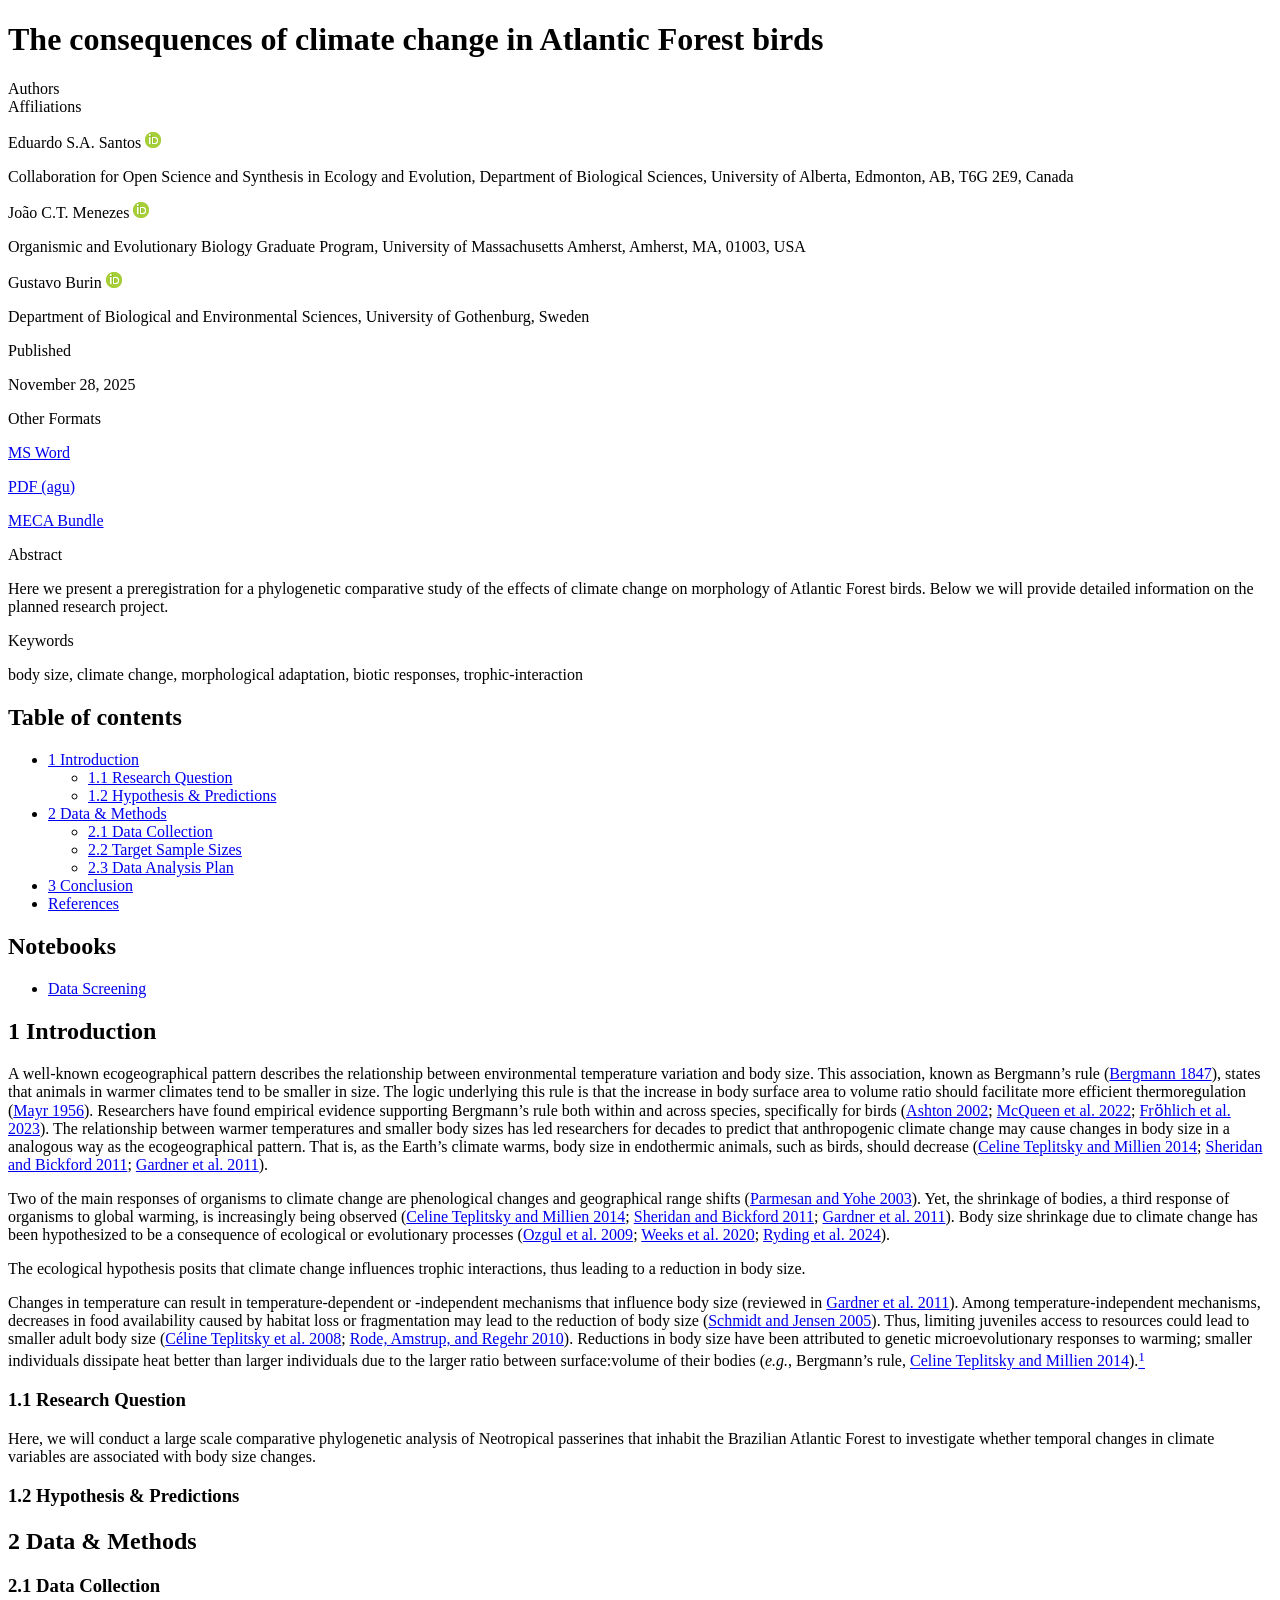
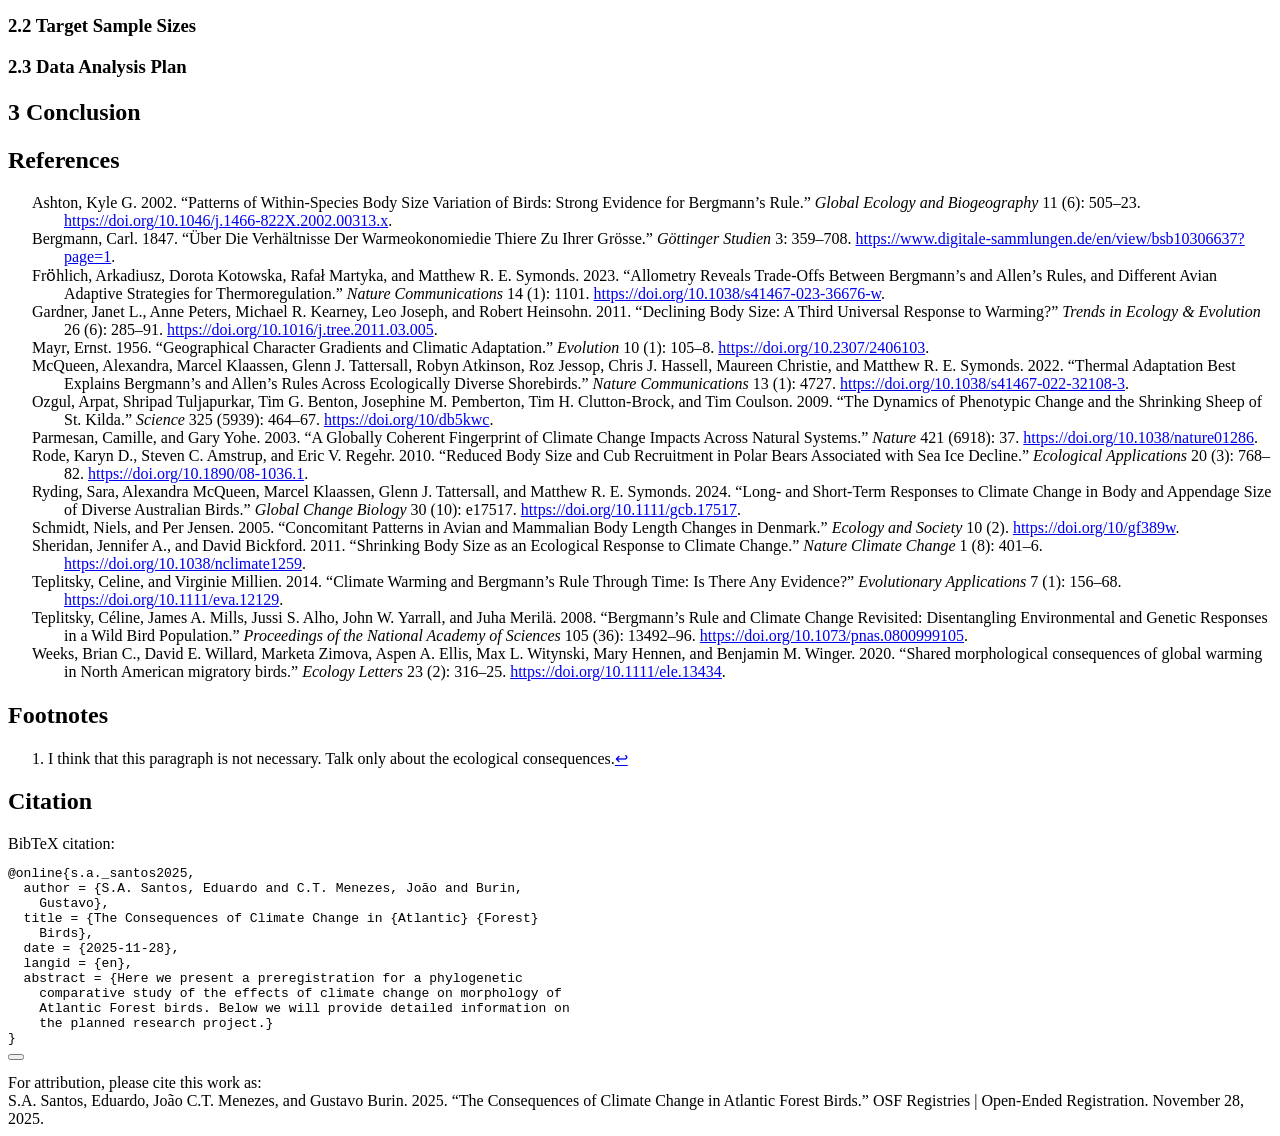
==== commit 39fb15a7: "Edited the first and second paragraphs of the introduction." ====
--- a/Manuscript/_manuscript/index.html
+++ b/Manuscript/_manuscript/index.html
@@ -9,7 +9,7 @@
 <meta name="author" content="Eduardo S.A. Santos">
 <meta name="author" content="João C.T. Menezes">
 <meta name="author" content="Gustavo Burin">
-<meta name="dcterms.date" content="2025-11-20">
+<meta name="dcterms.date" content="2025-11-28">
 <meta name="keywords" content="body size, climate change, morphological adaptation, biotic responses, trophic-interaction">
 
 <title>The consequences of climate change in Atlantic Forest birds</title>
@@ -75,10 +75,10 @@
 <meta name="citation_author" content="Eduardo S.A. Santos">
 <meta name="citation_author" content="João C.T. Menezes">
 <meta name="citation_author" content="Gustavo Burin">
-<meta name="citation_publication_date" content="2025-11-20">
-<meta name="citation_cover_date" content="2025-11-20">
+<meta name="citation_publication_date" content="2025-11-28">
+<meta name="citation_cover_date" content="2025-11-28">
 <meta name="citation_year" content="2025">
-<meta name="citation_online_date" content="2025-11-20">
+<meta name="citation_online_date" content="2025-11-28">
 <meta name="citation_language" content="en">
 <meta name="citation_journal_title" content="OSF Registries | Open-Ended Registration">
 <meta name="citation_reference" content="citation_title=The Dynamics of Phenotypic Change and the Shrinking Sheep of St. Kilda;,citation_author=Arpat Ozgul;,citation_author=Shripad Tuljapurkar;,citation_author=Tim G. Benton;,citation_author=Josephine M. Pemberton;,citation_author=Tim H. Clutton-Brock;,citation_author=Tim Coulson;,citation_publication_date=2009-07;,citation_cover_date=2009-07;,citation_year=2009;,citation_fulltext_html_url=http://www.sciencemag.org/lookup/doi/10.1126/science.1173668;,citation_issue=5939;,citation_doi=10.1126/science.1173668;,citation_issn=0036-8075, 1095-9203;,citation_volume=325;,citation_journal_title=Science;">
@@ -95,6 +95,15 @@
 <meta name="citation_reference" content="citation_title=Concomitant Patterns in Avian and Mammalian Body Length Changes in Denmark;,citation_abstract=Schmidt, N. M. and P. M. Jensen. 2005. Concomitant patterns in avian and mammalian body length changes in Denmark. Ecology and Society 10(2): 5. https://doi.org/10.5751/ES-01372-100205;,citation_author=Niels Schmidt;,citation_author=Per Jensen;,citation_publication_date=2005-09;,citation_cover_date=2005-09;,citation_year=2005;,citation_fulltext_html_url=https://www.ecologyandsociety.org/vol10/iss2/art5/;,citation_issue=2;,citation_doi=10/gf389w;,citation_issn=1708-3087;,citation_volume=10;,citation_journal_title=Ecology and Society;">
 <meta name="citation_reference" content="citation_title=Über die verhältnisse der warmeokonomiedie thiere zu ihrer grösse;,citation_author=Carl Bergmann;,citation_publication_date=1847;,citation_cover_date=1847;,citation_year=1847;,citation_fulltext_html_url=https://www.digitale-sammlungen.de/en/view/bsb10306637?page=1;,citation_volume=3;,citation_journal_title=Göttinger Studien;">
 <meta name="citation_reference" content="citation_title=Geographical character gradients and climatic adaptation;,citation_author=Ernst Mayr;,citation_publication_date=1956;,citation_cover_date=1956;,citation_year=1956;,citation_fulltext_html_url=https://www.jstor.org/stable/2406103;,citation_issue=1;,citation_doi=10.2307/2406103;,citation_volume=10;,citation_journal_title=Evolution;">
+<meta name="citation_reference" content="citation_title=Thermal adaptation best explains bergmann’s and allen’s rules across ecologically diverse shorebirds;,citation_author=Alexandra McQueen;,citation_author=Marcel Klaassen;,citation_author=Glenn J. Tattersall;,citation_author=Robyn Atkinson;,citation_author=Roz Jessop;,citation_author=Chris J. Hassell;,citation_author=Maureen Christie;,citation_author=Matthew R. E. Symonds;,citation_publication_date=2022-08-11;,citation_cover_date=2022-08-11;,citation_year=2022;,citation_fulltext_html_url=https://www.nature.com/articles/s41467-022-32108-3;,citation_issue=1;,citation_doi=10.1038/s41467-022-32108-3;,citation_volume=13;,citation_language=en;,citation_journal_title=Nature Communications;">
+<meta name="citation_reference" content="citation_title=Allometry reveals trade-offs between bergmann’s and allen’s rules, and different avian adaptive strategies for thermoregulation;,citation_author=Arkadiusz Frӧhlich;,citation_author=Dorota Kotowska;,citation_author=Rafał Martyka;,citation_author=Matthew R. E. Symonds;,citation_publication_date=2023-02-27;,citation_cover_date=2023-02-27;,citation_year=2023;,citation_fulltext_html_url=https://www.nature.com/articles/s41467-023-36676-w;,citation_issue=1;,citation_doi=10.1038/s41467-023-36676-w;,citation_volume=14;,citation_language=en;,citation_journal_title=Nature Communications;">
+<meta name="citation_reference" content="citation_title=Patterns of within-species body size variation of birds: strong evidence for bergmann’s rule;,citation_author=Kyle G. Ashton;,citation_publication_date=2002;,citation_cover_date=2002;,citation_year=2002;,citation_fulltext_html_url=https://onlinelibrary.wiley.com/doi/abs/10.1046/j.1466-822X.2002.00313.x;,citation_issue=6;,citation_doi=10.1046/j.1466-822X.2002.00313.x;,citation_volume=11;,citation_language=en;,citation_journal_title=Global Ecology and Biogeography;">
+<meta name="citation_reference" content="citation_title=Patterns of within-species body size variation of birds: strong evidence for bergmann’s rule;,citation_author=Kyle G. Ashton;,citation_publication_date=2002;,citation_cover_date=2002;,citation_year=2002;,citation_fulltext_html_url=https://onlinelibrary.wiley.com/doi/abs/10.1046/j.1466-822X.2002.00313.x;,citation_issue=6;,citation_doi=10.1046/j.1466-822X.2002.00313.x;,citation_volume=11;,citation_language=en;,citation_journal_title=Global Ecology and Biogeography;">
+<meta name="citation_reference" content="citation_title=Thermal adaptation best explains bergmann’s and allen’s rules across ecologically diverse shorebirds;,citation_author=Alexandra McQueen;,citation_author=Marcel Klaassen;,citation_author=Glenn J. Tattersall;,citation_author=Robyn Atkinson;,citation_author=Roz Jessop;,citation_author=Chris J. Hassell;,citation_author=Maureen Christie;,citation_author=Matthew R. E. Symonds;,citation_publication_date=2022-08-11;,citation_cover_date=2022-08-11;,citation_year=2022;,citation_fulltext_html_url=https://www.nature.com/articles/s41467-022-32108-3;,citation_issue=1;,citation_doi=10.1038/s41467-022-32108-3;,citation_volume=13;,citation_language=en;,citation_journal_title=Nature Communications;">
+<meta name="citation_reference" content="citation_title=Allometry reveals trade-offs between bergmann’s and allen’s rules, and different avian adaptive strategies for thermoregulation;,citation_author=Arkadiusz Frӧhlich;,citation_author=Dorota Kotowska;,citation_author=Rafał Martyka;,citation_author=Matthew R. E. Symonds;,citation_publication_date=2023-02-27;,citation_cover_date=2023-02-27;,citation_year=2023;,citation_fulltext_html_url=https://www.nature.com/articles/s41467-023-36676-w;,citation_issue=1;,citation_doi=10.1038/s41467-023-36676-w;,citation_volume=14;,citation_language=en;,citation_journal_title=Nature Communications;">
+<meta name="citation_reference" content="citation_title=The Dynamics of Phenotypic Change and the Shrinking Sheep of St. Kilda;,citation_author=Arpat Ozgul;,citation_author=Shripad Tuljapurkar;,citation_author=Tim G. Benton;,citation_author=Josephine M. Pemberton;,citation_author=Tim H. Clutton-Brock;,citation_author=Tim Coulson;,citation_publication_date=2009-07-24;,citation_cover_date=2009-07-24;,citation_year=2009;,citation_fulltext_html_url=http://www.sciencemag.org/lookup/doi/10.1126/science.1173668;,citation_issue=5939;,citation_doi=10/db5kwc;,citation_volume=325;,citation_language=en;,citation_journal_title=Science;">
+<meta name="citation_reference" content="citation_title=Shared morphological consequences of global warming in North American migratory birds;,citation_author=Brian C. Weeks;,citation_author=David E. Willard;,citation_author=Marketa Zimova;,citation_author=Aspen A. Ellis;,citation_author=Max L. Witynski;,citation_author=Mary Hennen;,citation_author=Benjamin M. Winger;,citation_publication_date=2020-02;,citation_cover_date=2020-02;,citation_year=2020;,citation_issue=2;,citation_doi=10.1111/ele.13434;,citation_volume=23;,citation_language=eng;,citation_journal_title=Ecology Letters;">
+<meta name="citation_reference" content="citation_title=Long- and short-term responses to climate change in body and appendage size of diverse Australian birds;,citation_author=Sara Ryding;,citation_author=Alexandra McQueen;,citation_author=Marcel Klaassen;,citation_author=Glenn J. Tattersall;,citation_author=Matthew R. E. Symonds;,citation_publication_date=2024;,citation_cover_date=2024;,citation_year=2024;,citation_fulltext_html_url=https://onlinelibrary.wiley.com/doi/abs/10.1111/gcb.17517;,citation_issue=10;,citation_doi=10.1111/gcb.17517;,citation_volume=30;,citation_language=en;,citation_journal_title=Global Change Biology;">
 </head>
 
 <body class="quarto-light">
@@ -144,7 +153,7 @@
                 <div>
             <div class="quarto-title-meta-heading">Published</div>
             <div class="quarto-title-meta-contents">
-              <p class="date">November 20, 2025</p>
+              <p class="date">November 28, 2025</p>
             </div>
           </div>
           
@@ -204,8 +213,9 @@
 
 <section id="introduction" class="level2" data-number="1">
 <h2 data-number="1" class="anchored" data-anchor-id="introduction"><span class="header-section-number">1</span> Introduction</h2>
-<p>A well known ecogeographical pattern describes the relationship between environmental temperature variation and body size. This association, known as Bergmann’s rule <span class="citation" data-cites="bergmann1847">(<a href="#ref-bergmann1847" role="doc-biblioref">Bergmann 1847</a>)</span>, states that animals in warmer climates tend to be smaller in size. The logic underlying this rule is that the increase in body surface area to volume ratio should facilitate more efficient thermoregulation <span class="citation" data-cites="mayr1956">(<a href="#ref-mayr1956" role="doc-biblioref">Mayr 1956</a>)</span>.</p>
-<p>Two of the main responses of organisms to climate change are phenological changes and geographical range shifts <span class="citation" data-cites="parmesan_globally_2003">(<a href="#ref-parmesan_globally_2003" role="doc-biblioref">Parmesan and Yohe 2003</a>)</span>. Yet, a third response of organisms to global warming is increasingly being observed, the shrinkage of bodies <span class="citation" data-cites="teplitsky_climate_2014 sheridan_shrinking_2011 gardner_declining_2011">(<a href="#ref-teplitsky_climate_2014" role="doc-biblioref">Celine Teplitsky and Millien 2014</a>; <a href="#ref-sheridan_shrinking_2011" role="doc-biblioref">Sheridan and Bickford 2011</a>; <a href="#ref-gardner_declining_2011" role="doc-biblioref">Gardner et al. 2011</a>)</span>. Body size shrinkage due to climate change has been hypothesized to be a consequence of ecological or evolutionary processes <span class="citation" data-cites="ozgul_dynamics_2009">(<a href="#ref-ozgul_dynamics_2009" role="doc-biblioref">Ozgul et al. 2009</a>)</span>. The ecological hypothesis posits that climate change influences trophic interactions, thus leading to a reduction in body size.</p>
+<p>A well-known ecogeographical pattern describes the relationship between environmental temperature variation and body size. This association, known as Bergmann’s rule <span class="citation" data-cites="bergmann1847">(<a href="#ref-bergmann1847" role="doc-biblioref">Bergmann 1847</a>)</span>, states that animals in warmer climates tend to be smaller in size. The logic underlying this rule is that the increase in body surface area to volume ratio should facilitate more efficient thermoregulation <span class="citation" data-cites="mayr1956">(<a href="#ref-mayr1956" role="doc-biblioref">Mayr 1956</a>)</span>. Researchers have found empirical evidence supporting Bergmann’s rule both within and across species, specifically for birds <span class="citation" data-cites="ashton2002a mcqueen2022a frohlich2023a">(<a href="#ref-ashton2002a" role="doc-biblioref">Ashton 2002</a>; <a href="#ref-mcqueen2022a" role="doc-biblioref">McQueen et al. 2022</a>; <a href="#ref-frohlich2023a" role="doc-biblioref">Frӧhlich et al. 2023</a>)</span>. The relationship between warmer temperatures and smaller body sizes has led researchers for decades to predict that anthropogenic climate change may cause changes in body size in a analogous way as the ecogeographical pattern. That is, as the Earth’s climate warms, body size in endothermic animals, such as birds, should decrease <span class="citation" data-cites="teplitsky_climate_2014 sheridan_shrinking_2011 gardner_declining_2011">(<a href="#ref-teplitsky_climate_2014" role="doc-biblioref">Celine Teplitsky and Millien 2014</a>; <a href="#ref-sheridan_shrinking_2011" role="doc-biblioref">Sheridan and Bickford 2011</a>; <a href="#ref-gardner_declining_2011" role="doc-biblioref">Gardner et al. 2011</a>)</span>.</p>
+<p>Two of the main responses of organisms to climate change are phenological changes and geographical range shifts <span class="citation" data-cites="parmesan_globally_2003">(<a href="#ref-parmesan_globally_2003" role="doc-biblioref">Parmesan and Yohe 2003</a>)</span>. Yet, the shrinkage of bodies, a third response of organisms to global warming, is increasingly being observed <span class="citation" data-cites="teplitsky_climate_2014 sheridan_shrinking_2011 gardner_declining_2011">(<a href="#ref-teplitsky_climate_2014" role="doc-biblioref">Celine Teplitsky and Millien 2014</a>; <a href="#ref-sheridan_shrinking_2011" role="doc-biblioref">Sheridan and Bickford 2011</a>; <a href="#ref-gardner_declining_2011" role="doc-biblioref">Gardner et al. 2011</a>)</span>. Body size shrinkage due to climate change has been hypothesized to be a consequence of ecological or evolutionary processes <span class="citation" data-cites="ozgul2009 weeks2020 ryding2024">(<a href="#ref-ozgul2009" role="doc-biblioref">Ozgul et al. 2009</a>; <a href="#ref-weeks2020" role="doc-biblioref">Weeks et al. 2020</a>; <a href="#ref-ryding2024" role="doc-biblioref">Ryding et al. 2024</a>)</span>.</p>
+<p>The ecological hypothesis posits that climate change influences trophic interactions, thus leading to a reduction in body size.</p>
 <p>Changes in temperature can result in temperature-dependent or -independent mechanisms that influence body size <span class="citation" data-cites="gardner_declining_2011">(reviewed in <a href="#ref-gardner_declining_2011" role="doc-biblioref">Gardner et al. 2011</a>)</span>. Among temperature-independent mechanisms, decreases in food availability caused by habitat loss or fragmentation may lead to the reduction of body size <span class="citation" data-cites="schmidt_concomitant_2005">(<a href="#ref-schmidt_concomitant_2005" role="doc-biblioref">Schmidt and Jensen 2005</a>)</span>. Thus, limiting juveniles access to resources could lead to smaller adult body size <span class="citation" data-cites="teplitsky_bergmanns_2008 rode_reduced_2010">(<a href="#ref-teplitsky_bergmanns_2008" role="doc-biblioref">Céline Teplitsky et al. 2008</a>; <a href="#ref-rode_reduced_2010" role="doc-biblioref">Rode, Amstrup, and Regehr 2010</a>)</span>. Reductions in body size have been attributed to genetic microevolutionary responses to warming; smaller individuals dissipate heat better than larger individuals due to the larger ratio between surface:volume of their bodies <span class="citation" data-cites="teplitsky_climate_2014">(<em>e.g.</em>, Bergmann’s rule, <a href="#ref-teplitsky_climate_2014" role="doc-biblioref">Celine Teplitsky and Millien 2014</a>)</span>.<a href="#fn1" class="footnote-ref" id="fnref1" role="doc-noteref"><sup>1</sup></a></p>
 <section id="research-question" class="level3" data-number="1.1">
 <h3 data-number="1.1" class="anchored" data-anchor-id="research-question"><span class="header-section-number">1.1</span> Research Question</h3>
@@ -233,17 +243,26 @@
 <section id="references" class="level2 unnumbered">
 <h2 class="unnumbered anchored" data-anchor-id="references">References</h2>
 <div id="refs" class="references csl-bib-body hanging-indent" data-entry-spacing="0" role="list">
+<div id="ref-ashton2002a" class="csl-entry" role="listitem">
+Ashton, Kyle G. 2002. <span>“Patterns of Within-Species Body Size Variation of Birds: Strong Evidence for Bergmann’s Rule.”</span> <em>Global Ecology and Biogeography</em> 11 (6): 505–23. <a href="https://doi.org/10.1046/j.1466-822X.2002.00313.x">https://doi.org/10.1046/j.1466-822X.2002.00313.x</a>.
+</div>
 <div id="ref-bergmann1847" class="csl-entry" role="listitem">
 Bergmann, Carl. 1847. <span>“Über Die Verhältnisse Der Warmeokonomiedie Thiere Zu Ihrer Grösse.”</span> <em>Göttinger Studien</em> 3: 359–708. <a href="https://www.digitale-sammlungen.de/en/view/bsb10306637?page=1">https://www.digitale-sammlungen.de/en/view/bsb10306637?page=1</a>.
 </div>
+<div id="ref-frohlich2023a" class="csl-entry" role="listitem">
+Frӧhlich, Arkadiusz, Dorota Kotowska, Rafał Martyka, and Matthew R. E. Symonds. 2023. <span>“Allometry Reveals Trade-Offs Between Bergmann<span>’</span>s and Allen<span>’</span>s Rules, and Different Avian Adaptive Strategies for Thermoregulation.”</span> <em>Nature Communications</em> 14 (1): 1101. <a href="https://doi.org/10.1038/s41467-023-36676-w">https://doi.org/10.1038/s41467-023-36676-w</a>.
+</div>
 <div id="ref-gardner_declining_2011" class="csl-entry" role="listitem">
 Gardner, Janet L., Anne Peters, Michael R. Kearney, Leo Joseph, and Robert Heinsohn. 2011. <span>“Declining Body Size: A Third Universal Response to Warming?”</span> <em>Trends in Ecology &amp; Evolution</em> 26 (6): 285–91. <a href="https://doi.org/10.1016/j.tree.2011.03.005">https://doi.org/10.1016/j.tree.2011.03.005</a>.
 </div>
 <div id="ref-mayr1956" class="csl-entry" role="listitem">
 Mayr, Ernst. 1956. <span>“Geographical Character Gradients and Climatic Adaptation.”</span> <em>Evolution</em> 10 (1): 105–8. <a href="https://doi.org/10.2307/2406103">https://doi.org/10.2307/2406103</a>.
 </div>
-<div id="ref-ozgul_dynamics_2009" class="csl-entry" role="listitem">
-Ozgul, Arpat, Shripad Tuljapurkar, Tim G. Benton, Josephine M. Pemberton, Tim H. Clutton-Brock, and Tim Coulson. 2009. <span>“The <span>Dynamics</span> of <span>Phenotypic</span> <span>Change</span> and the <span>Shrinking</span> <span>Sheep</span> of <span>St</span>. <span>Kilda</span>.”</span> <em>Science</em> 325 (5939): 464–67. <a href="https://doi.org/10.1126/science.1173668">https://doi.org/10.1126/science.1173668</a>.
+<div id="ref-mcqueen2022a" class="csl-entry" role="listitem">
+McQueen, Alexandra, Marcel Klaassen, Glenn J. Tattersall, Robyn Atkinson, Roz Jessop, Chris J. Hassell, Maureen Christie, and Matthew R. E. Symonds. 2022. <span>“Thermal Adaptation Best Explains Bergmann<span>’</span>s and Allen<span>’</span>s Rules Across Ecologically Diverse Shorebirds.”</span> <em>Nature Communications</em> 13 (1): 4727. <a href="https://doi.org/10.1038/s41467-022-32108-3">https://doi.org/10.1038/s41467-022-32108-3</a>.
+</div>
+<div id="ref-ozgul2009" class="csl-entry" role="listitem">
+Ozgul, Arpat, Shripad Tuljapurkar, Tim G. Benton, Josephine M. Pemberton, Tim H. Clutton-Brock, and Tim Coulson. 2009. <span>“The Dynamics of Phenotypic Change and the Shrinking Sheep of St. Kilda.”</span> <em>Science</em> 325 (5939): 464–67. <a href="https://doi.org/10/db5kwc">https://doi.org/10/db5kwc</a>.
 </div>
 <div id="ref-parmesan_globally_2003" class="csl-entry" role="listitem">
 Parmesan, Camille, and Gary Yohe. 2003. <span>“A Globally Coherent Fingerprint of Climate Change Impacts Across Natural Systems.”</span> <em>Nature</em> 421 (6918): 37. <a href="https://doi.org/10.1038/nature01286">https://doi.org/10.1038/nature01286</a>.
@@ -251,6 +270,9 @@
 <div id="ref-rode_reduced_2010" class="csl-entry" role="listitem">
 Rode, Karyn D., Steven C. Amstrup, and Eric V. Regehr. 2010. <span>“Reduced Body Size and Cub Recruitment in Polar Bears Associated with Sea Ice Decline.”</span> <em>Ecological Applications</em> 20 (3): 768–82. <a href="https://doi.org/10.1890/08-1036.1">https://doi.org/10.1890/08-1036.1</a>.
 </div>
+<div id="ref-ryding2024" class="csl-entry" role="listitem">
+Ryding, Sara, Alexandra McQueen, Marcel Klaassen, Glenn J. Tattersall, and Matthew R. E. Symonds. 2024. <span>“Long- and Short-Term Responses to Climate Change in Body and Appendage Size of Diverse Australian Birds.”</span> <em>Global Change Biology</em> 30 (10): e17517. <a href="https://doi.org/10.1111/gcb.17517">https://doi.org/10.1111/gcb.17517</a>.
+</div>
 <div id="ref-schmidt_concomitant_2005" class="csl-entry" role="listitem">
 Schmidt, Niels, and Per Jensen. 2005. <span>“Concomitant <span>Patterns</span> in <span>Avian</span> and <span>Mammalian</span> <span>Body</span> <span>Length</span> <span>Changes</span> in <span>Denmark</span>.”</span> <em>Ecology and Society</em> 10 (2). <a href="https://doi.org/10/gf389w">https://doi.org/10/gf389w</a>.
 </div>
@@ -262,6 +284,9 @@
 </div>
 <div id="ref-teplitsky_bergmanns_2008" class="csl-entry" role="listitem">
 Teplitsky, Céline, James A. Mills, Jussi S. Alho, John W. Yarrall, and Juha Merilä. 2008. <span>“Bergmann’s Rule and Climate Change Revisited: <span>Disentangling</span> Environmental and Genetic Responses in a Wild Bird Population.”</span> <em>Proceedings of the National Academy of Sciences</em> 105 (36): 13492–96. <a href="https://doi.org/10.1073/pnas.0800999105">https://doi.org/10.1073/pnas.0800999105</a>.
+</div>
+<div id="ref-weeks2020" class="csl-entry" role="listitem">
+Weeks, Brian C., David E. Willard, Marketa Zimova, Aspen A. Ellis, Max L. Witynski, Mary Hennen, and Benjamin M. Winger. 2020. <span>“Shared morphological consequences of global warming in North American migratory birds.”</span> <em>Ecology Letters</em> 23 (2): 316–25. <a href="https://doi.org/10.1111/ele.13434">https://doi.org/10.1111/ele.13434</a>.
 </div>
 </div>
 </section>
@@ -277,7 +302,7 @@
     Gustavo},
   title = {The Consequences of Climate Change in {Atlantic} {Forest}
     Birds},
-  date = {2025-11-20},
+  date = {2025-11-28},
   langid = {en},
   abstract = {Here we present a preregistration for a phylogenetic
     comparative study of the effects of climate change on morphology of
@@ -287,7 +312,7 @@
 </code><button title="Copy to Clipboard" class="code-copy-button"><i class="bi"></i></button></pre><div class="quarto-appendix-secondary-label">For attribution, please cite this work as:</div><div id="ref-s.a._santos2025" class="csl-entry quarto-appendix-citeas" role="listitem">
 S.A. Santos, Eduardo, João C.T. Menezes, and Gustavo Burin. 2025.
 <span>“The Consequences of Climate Change in Atlantic Forest
-Birds.”</span> OSF Registries | Open-Ended Registration. November 20,
+Birds.”</span> OSF Registries | Open-Ended Registration. November 28,
 2025.
 </div></div></section></div></main>
 <!-- /main column -->
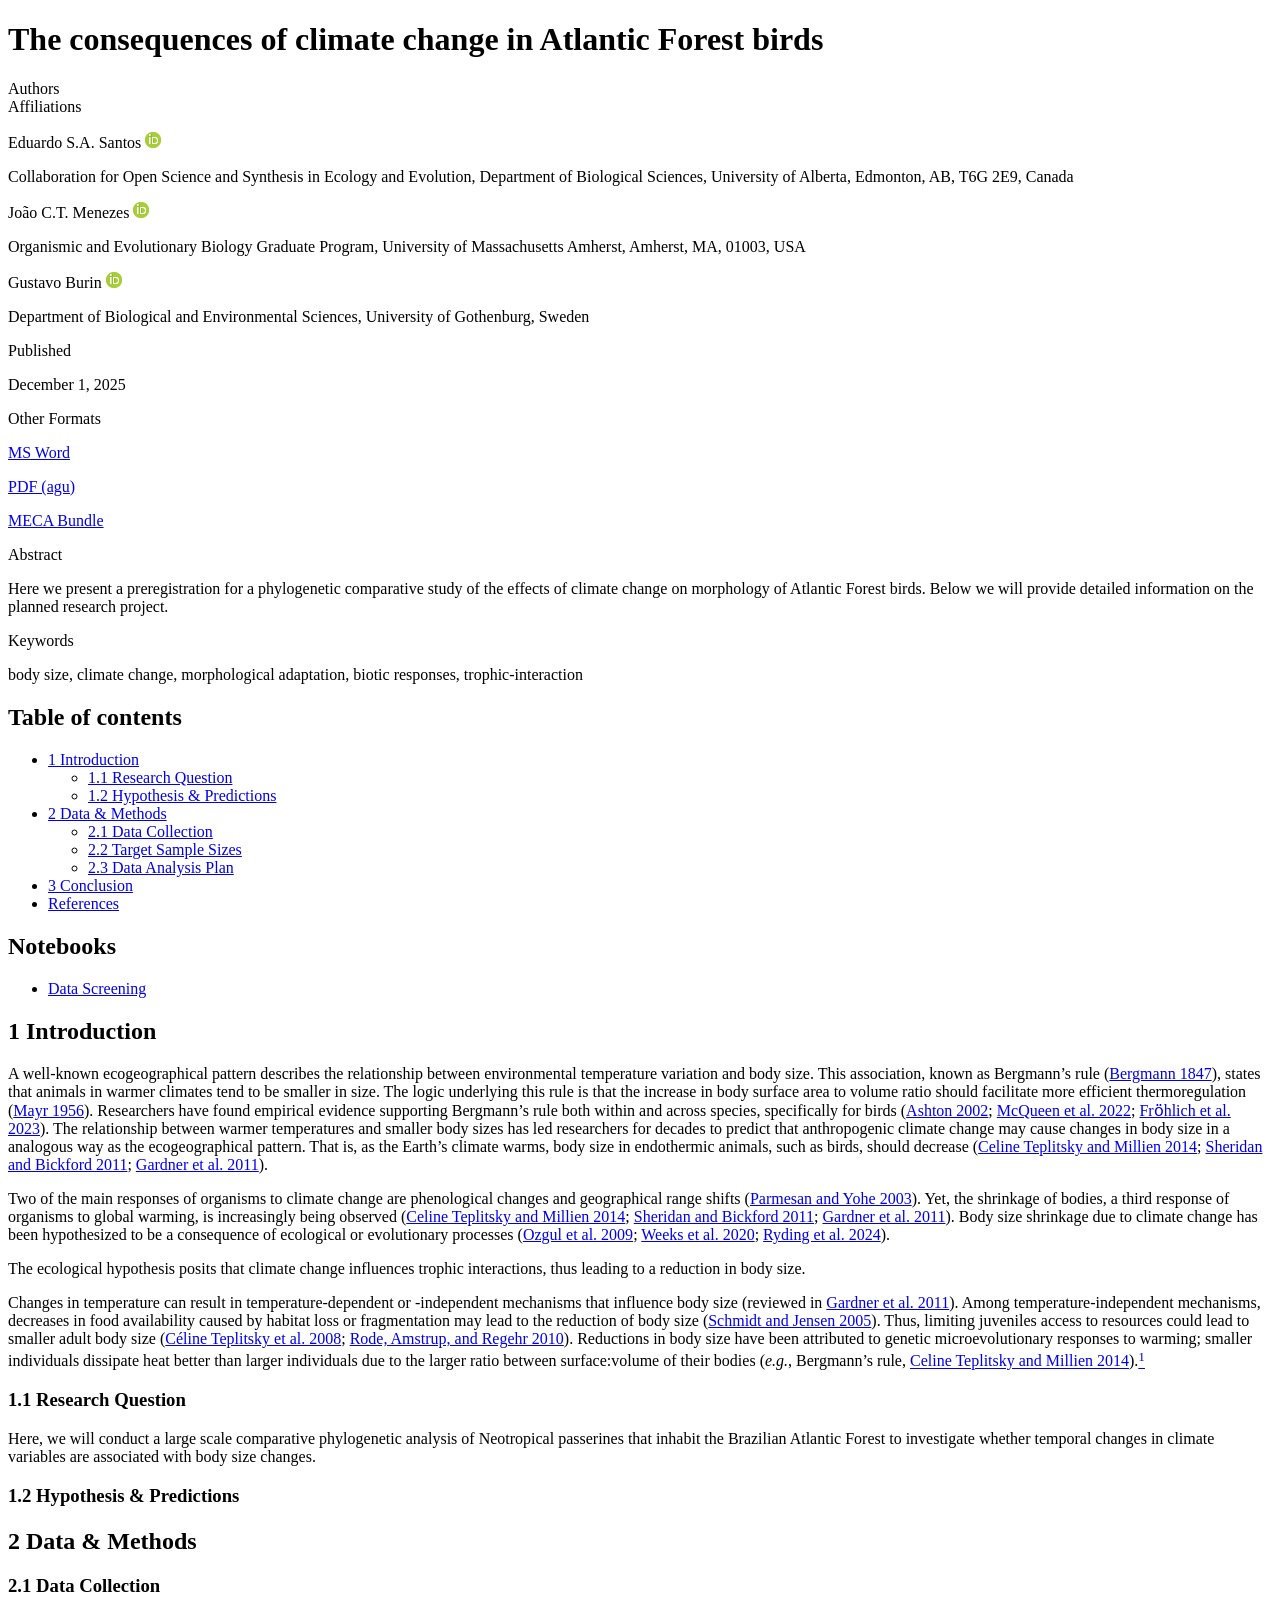
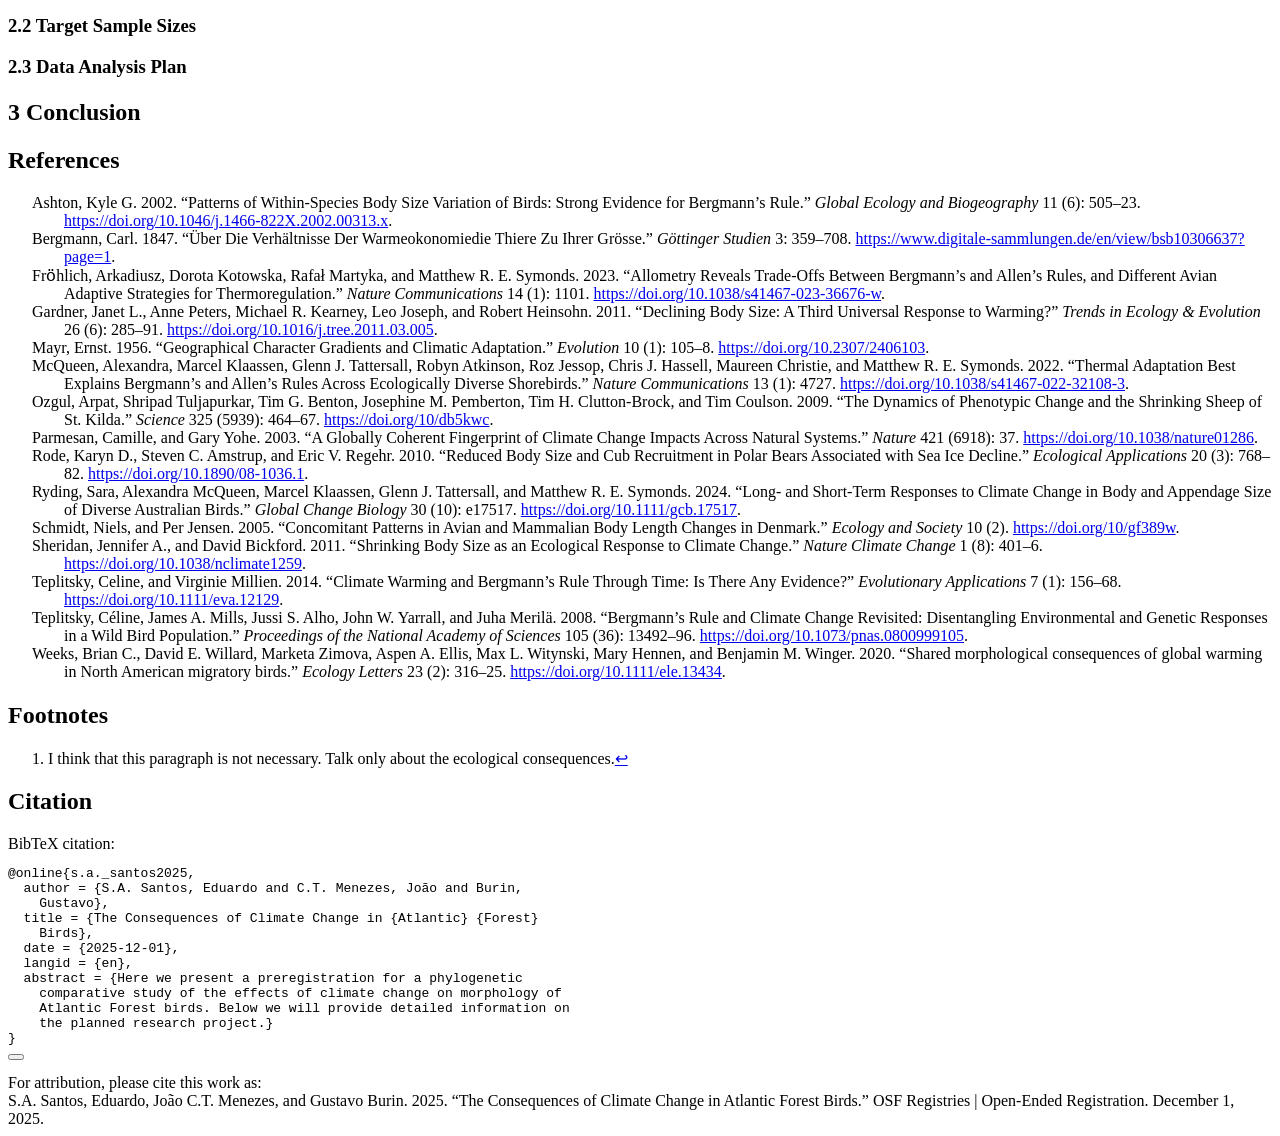
==== commit 9d235d56: "Added new citations to the protocol" ====
--- a/Manuscript/_manuscript/index.html
+++ b/Manuscript/_manuscript/index.html
@@ -9,7 +9,7 @@
 <meta name="author" content="Eduardo S.A. Santos">
 <meta name="author" content="João C.T. Menezes">
 <meta name="author" content="Gustavo Burin">
-<meta name="dcterms.date" content="2025-11-28">
+<meta name="dcterms.date" content="2025-12-01">
 <meta name="keywords" content="body size, climate change, morphological adaptation, biotic responses, trophic-interaction">
 
 <title>The consequences of climate change in Atlantic Forest birds</title>
@@ -75,10 +75,10 @@
 <meta name="citation_author" content="Eduardo S.A. Santos">
 <meta name="citation_author" content="João C.T. Menezes">
 <meta name="citation_author" content="Gustavo Burin">
-<meta name="citation_publication_date" content="2025-11-28">
-<meta name="citation_cover_date" content="2025-11-28">
+<meta name="citation_publication_date" content="2025-12-01">
+<meta name="citation_cover_date" content="2025-12-01">
 <meta name="citation_year" content="2025">
-<meta name="citation_online_date" content="2025-11-28">
+<meta name="citation_online_date" content="2025-12-01">
 <meta name="citation_language" content="en">
 <meta name="citation_journal_title" content="OSF Registries | Open-Ended Registration">
 <meta name="citation_reference" content="citation_title=The Dynamics of Phenotypic Change and the Shrinking Sheep of St. Kilda;,citation_author=Arpat Ozgul;,citation_author=Shripad Tuljapurkar;,citation_author=Tim G. Benton;,citation_author=Josephine M. Pemberton;,citation_author=Tim H. Clutton-Brock;,citation_author=Tim Coulson;,citation_publication_date=2009-07;,citation_cover_date=2009-07;,citation_year=2009;,citation_fulltext_html_url=http://www.sciencemag.org/lookup/doi/10.1126/science.1173668;,citation_issue=5939;,citation_doi=10.1126/science.1173668;,citation_issn=0036-8075, 1095-9203;,citation_volume=325;,citation_journal_title=Science;">
@@ -153,7 +153,7 @@
                 <div>
             <div class="quarto-title-meta-heading">Published</div>
             <div class="quarto-title-meta-contents">
-              <p class="date">November 28, 2025</p>
+              <p class="date">December 1, 2025</p>
             </div>
           </div>
           
@@ -302,7 +302,7 @@
     Gustavo},
   title = {The Consequences of Climate Change in {Atlantic} {Forest}
     Birds},
-  date = {2025-11-28},
+  date = {2025-12-01},
   langid = {en},
   abstract = {Here we present a preregistration for a phylogenetic
     comparative study of the effects of climate change on morphology of
@@ -312,7 +312,7 @@
 </code><button title="Copy to Clipboard" class="code-copy-button"><i class="bi"></i></button></pre><div class="quarto-appendix-secondary-label">For attribution, please cite this work as:</div><div id="ref-s.a._santos2025" class="csl-entry quarto-appendix-citeas" role="listitem">
 S.A. Santos, Eduardo, João C.T. Menezes, and Gustavo Burin. 2025.
 <span>“The Consequences of Climate Change in Atlantic Forest
-Birds.”</span> OSF Registries | Open-Ended Registration. November 28,
+Birds.”</span> OSF Registries | Open-Ended Registration. December 1,
 2025.
 </div></div></section></div></main>
 <!-- /main column -->
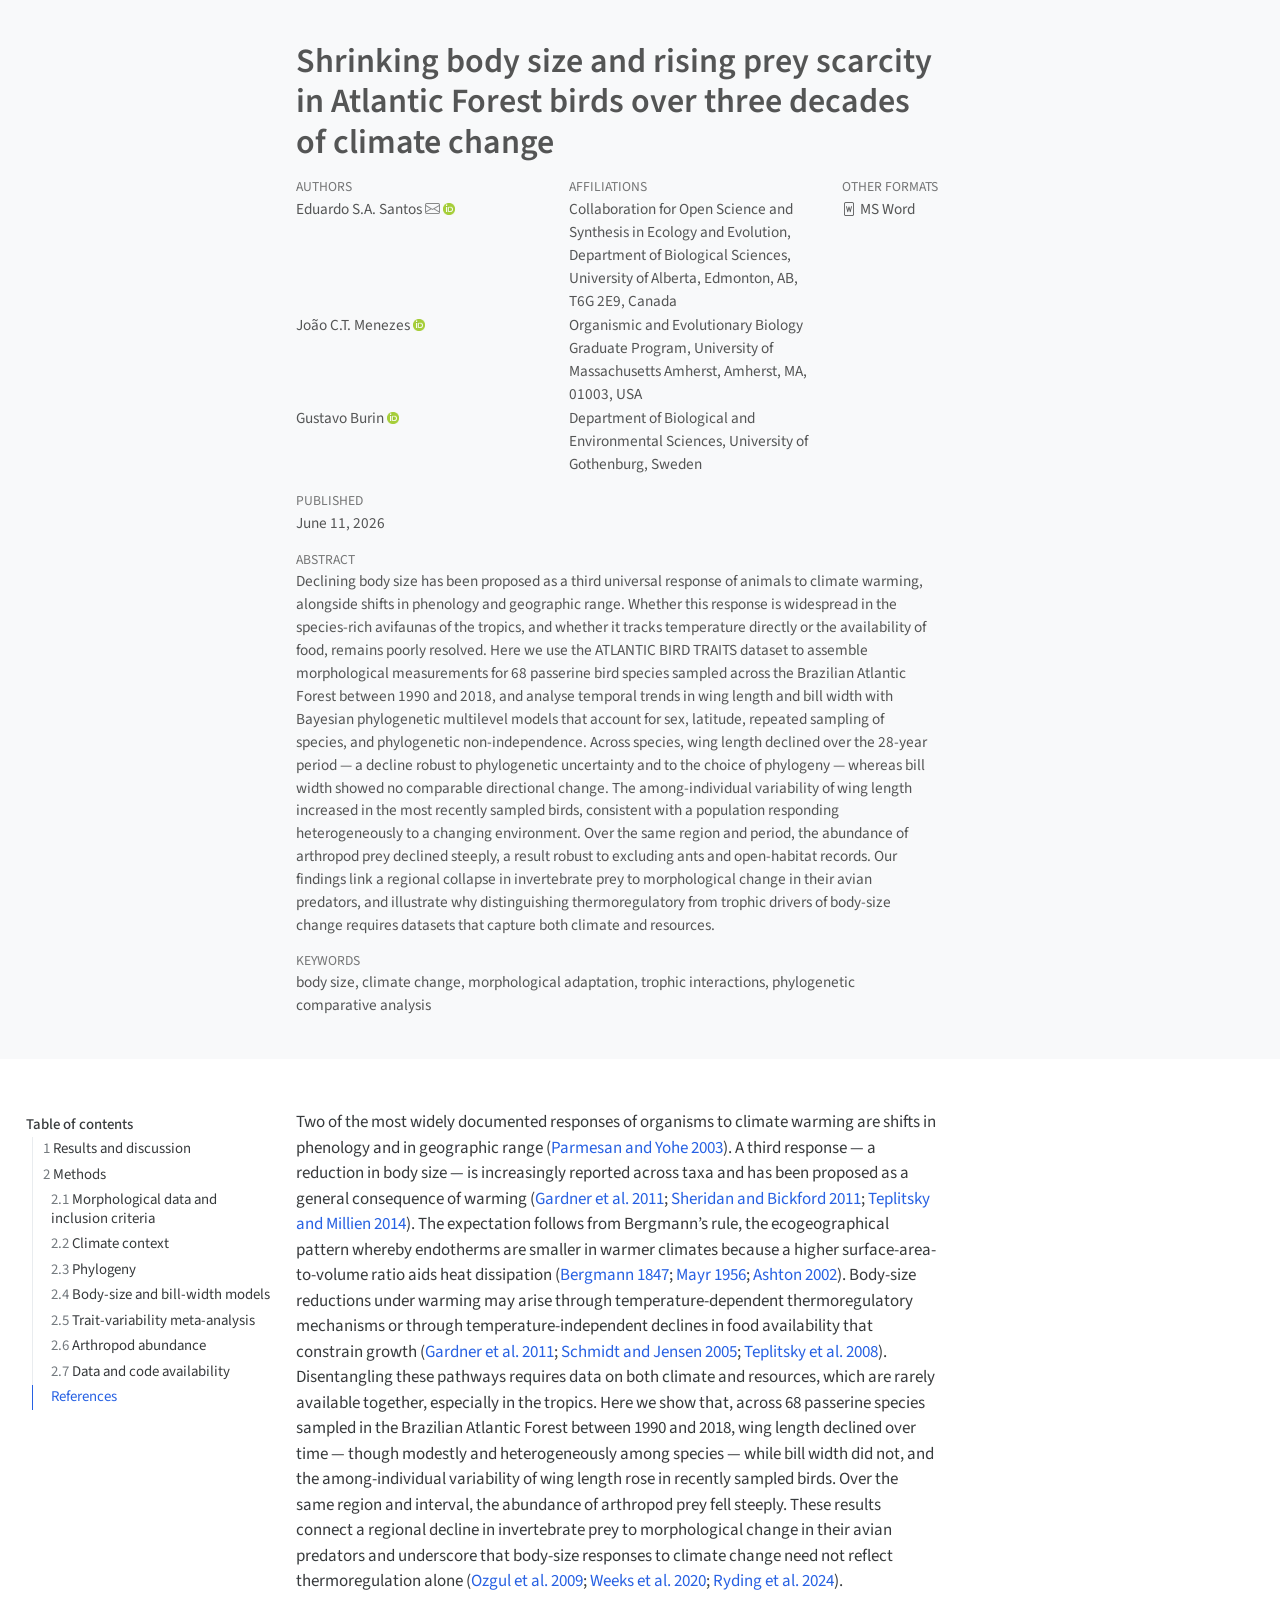
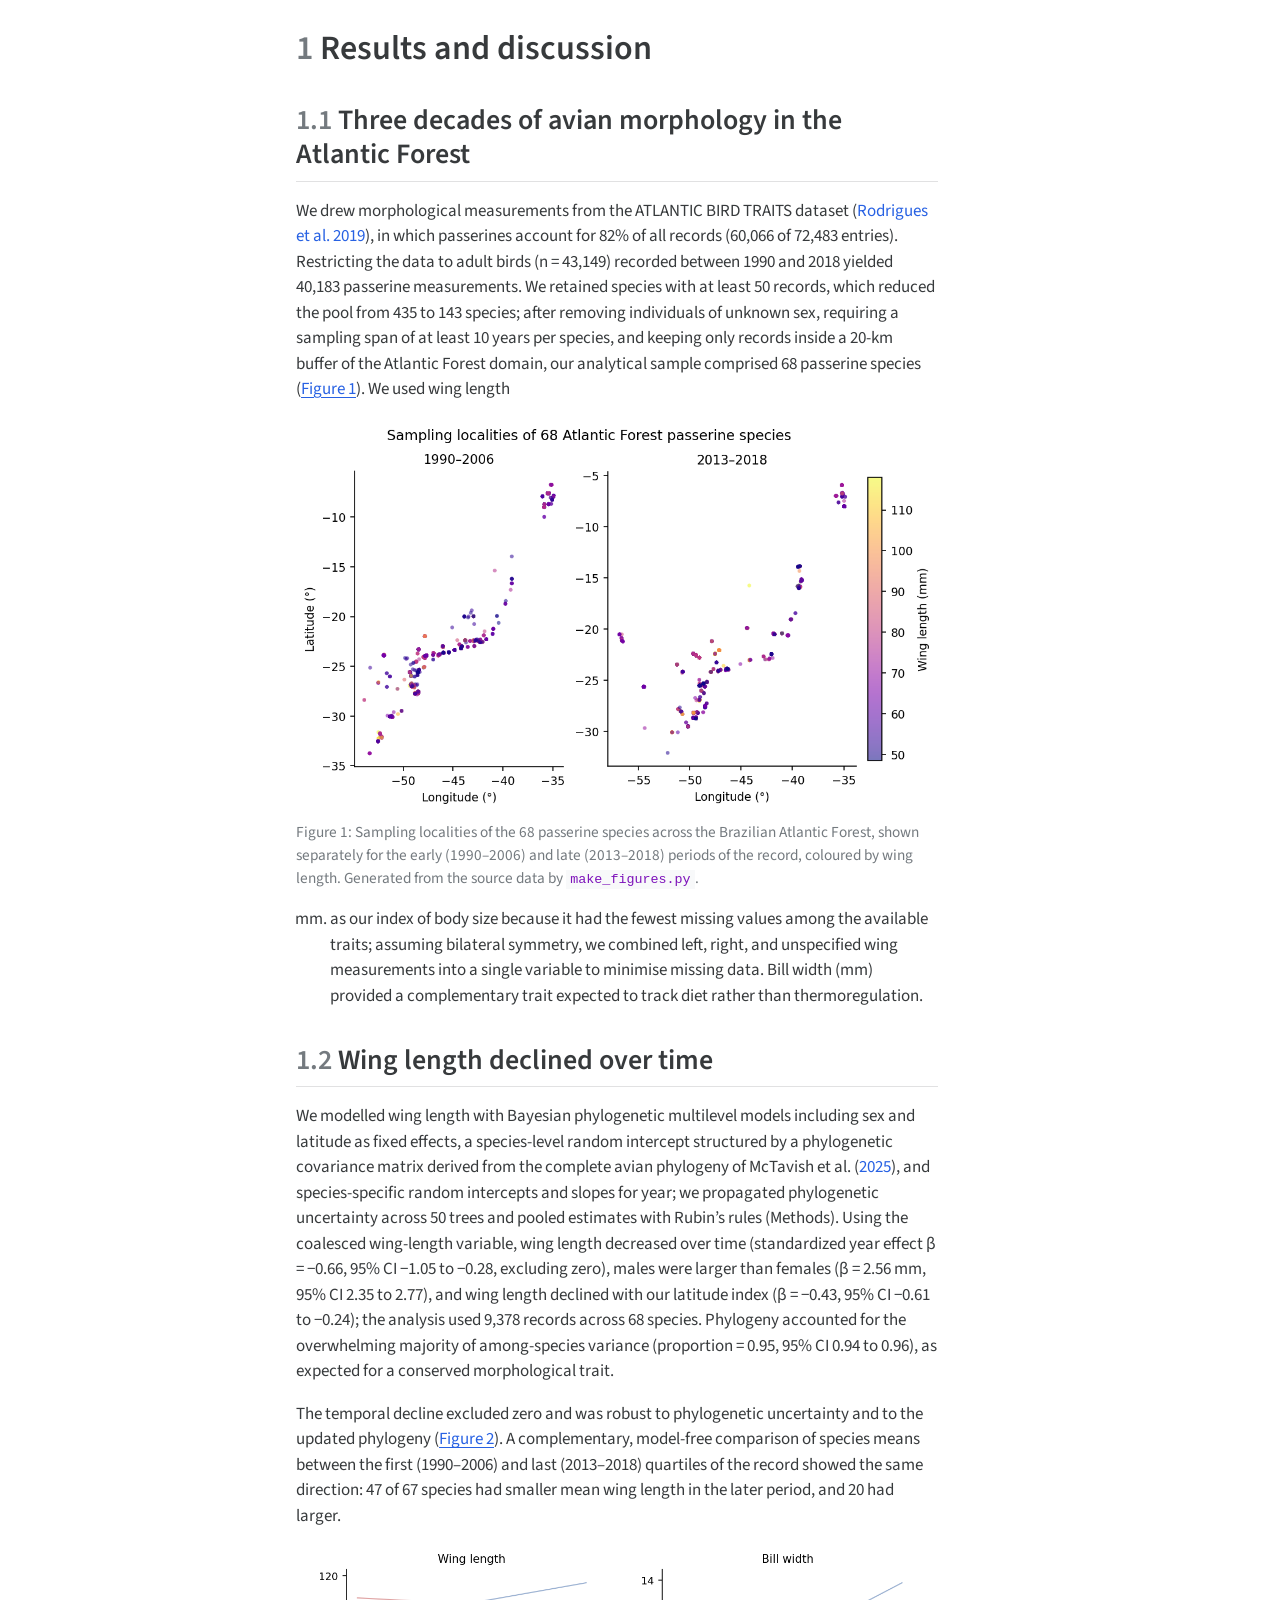
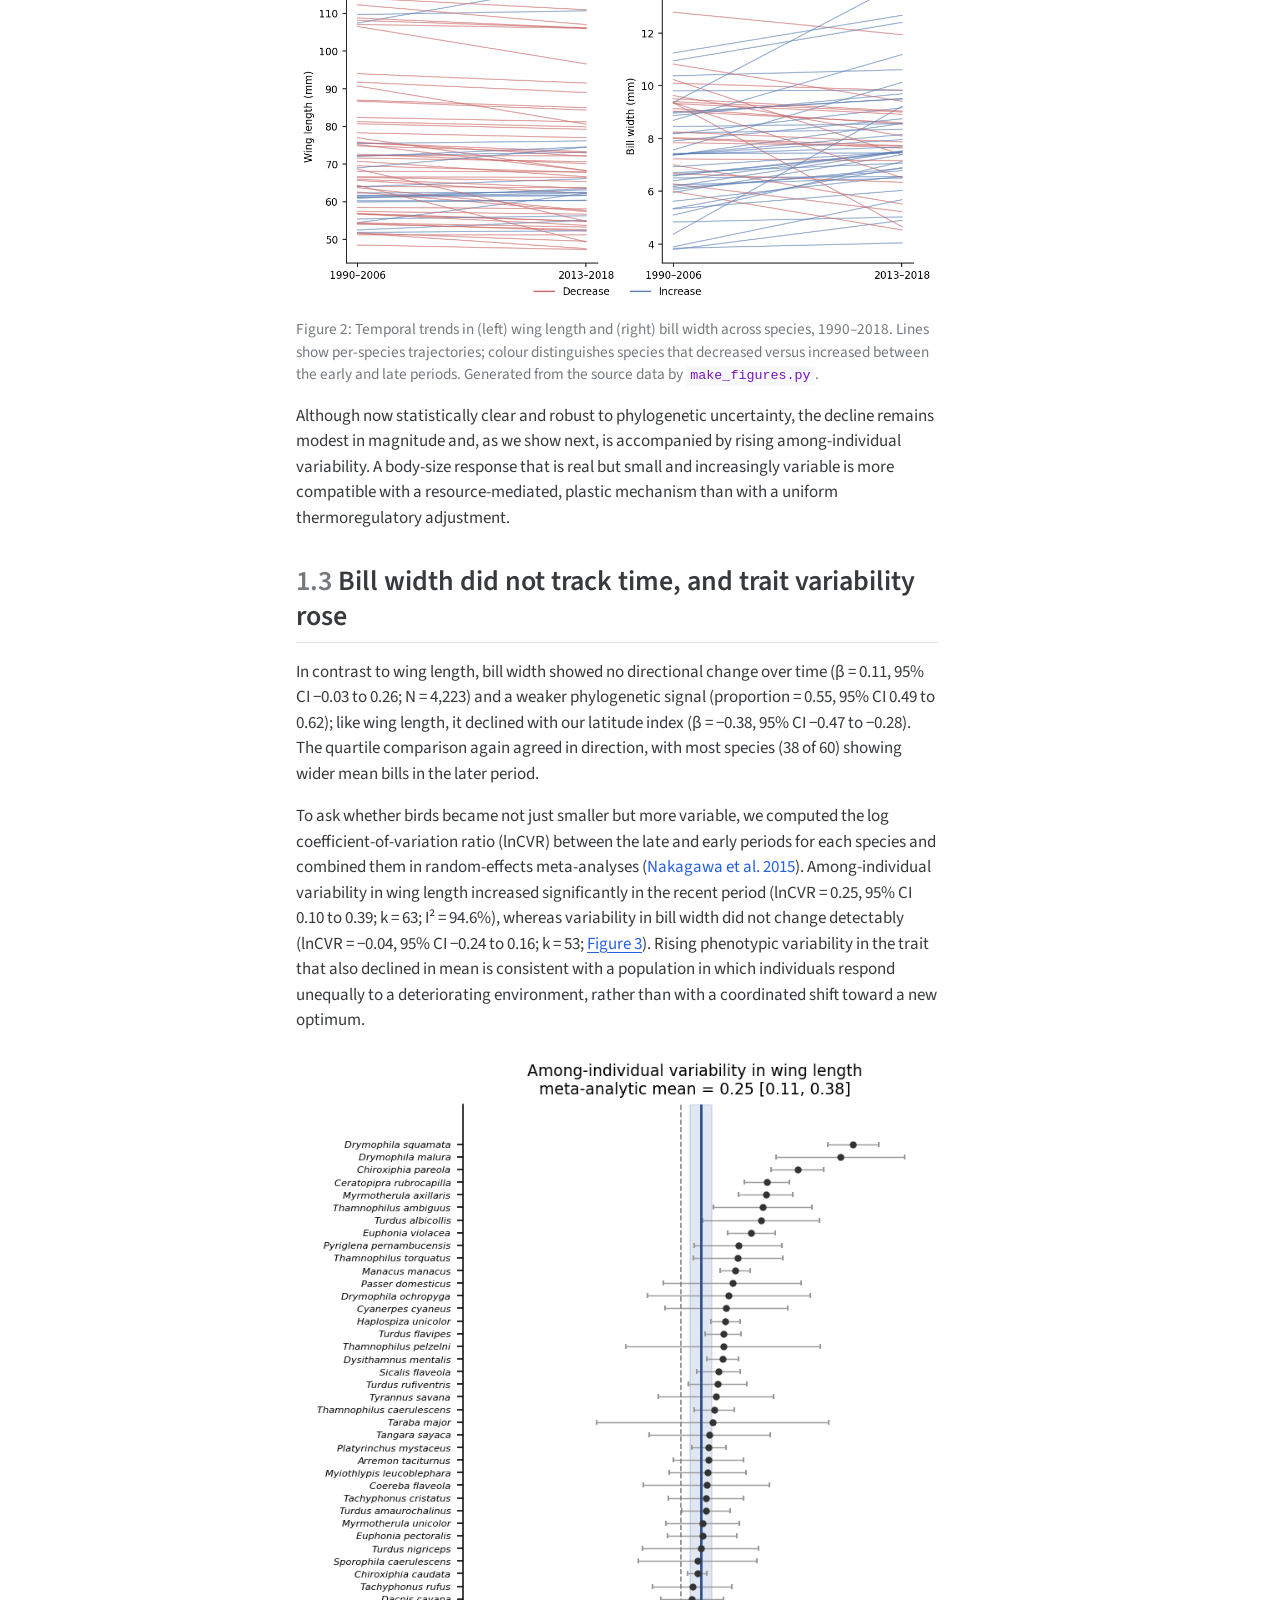
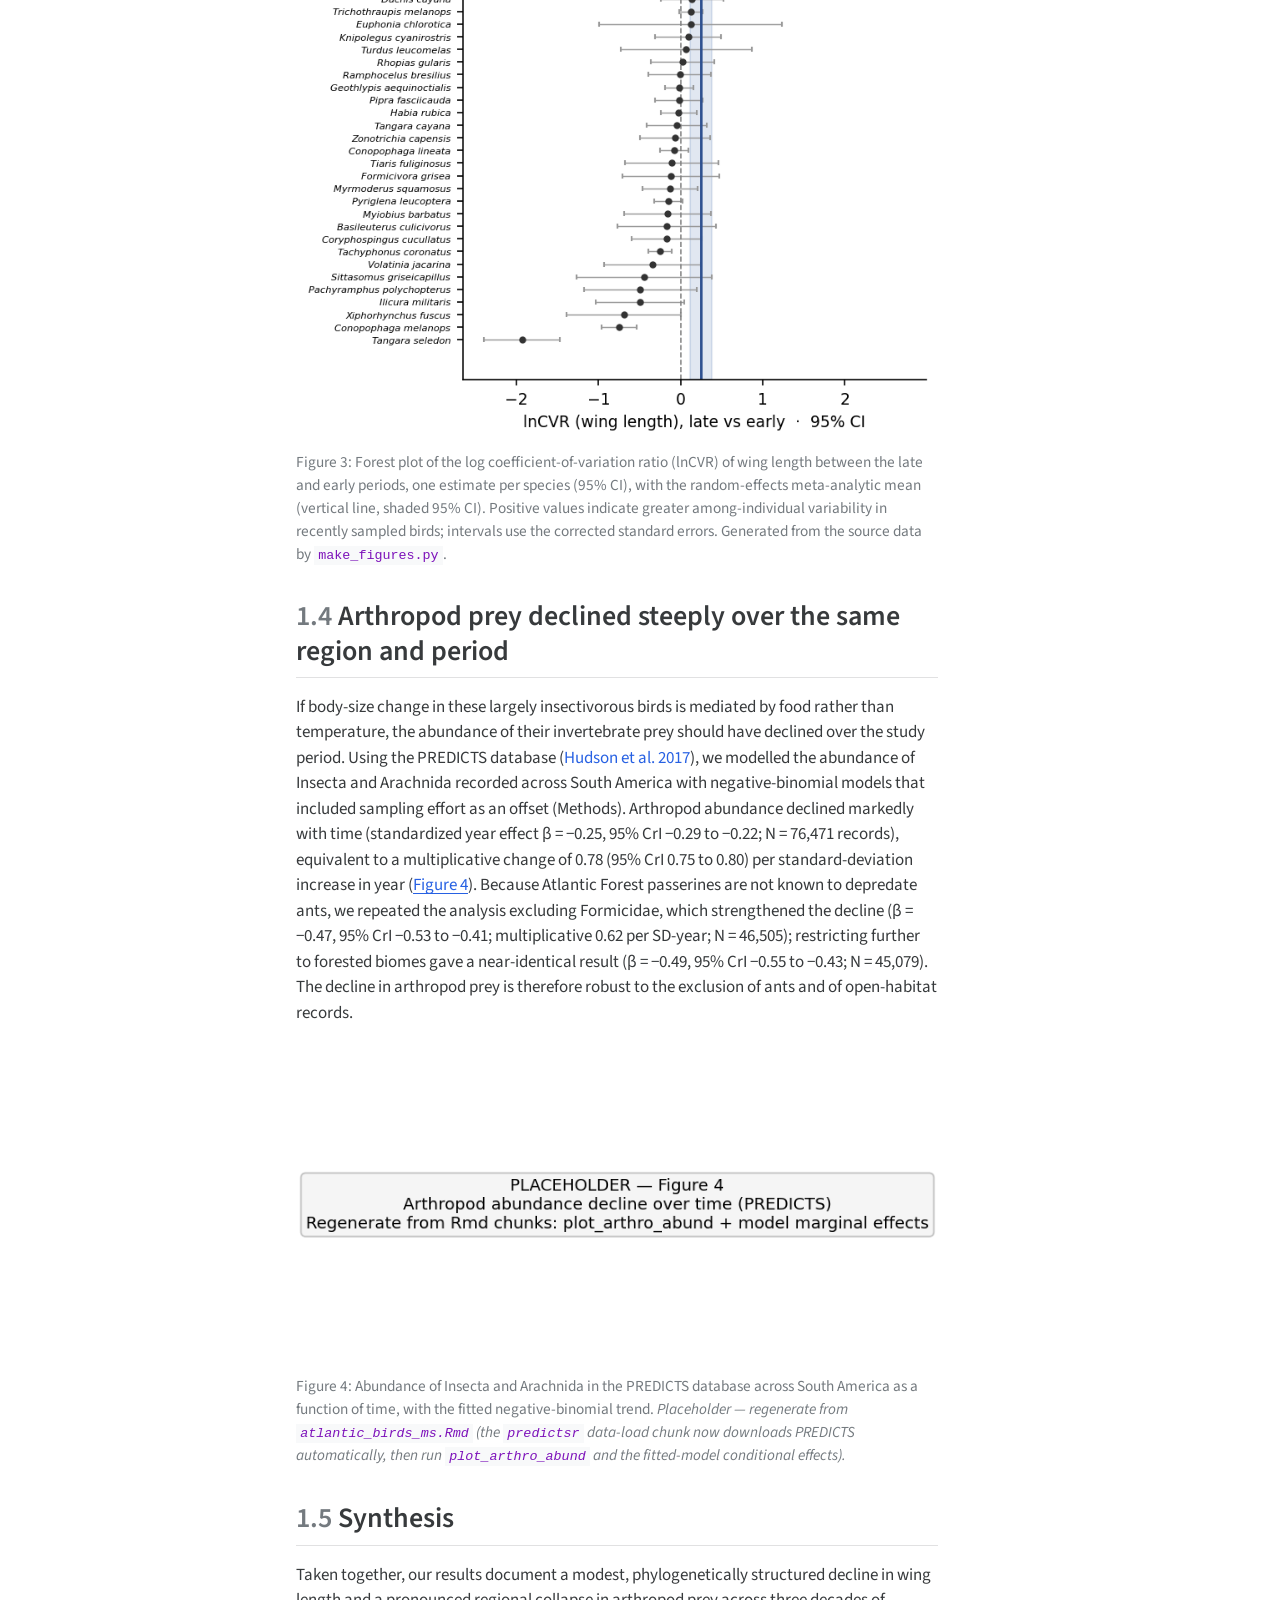
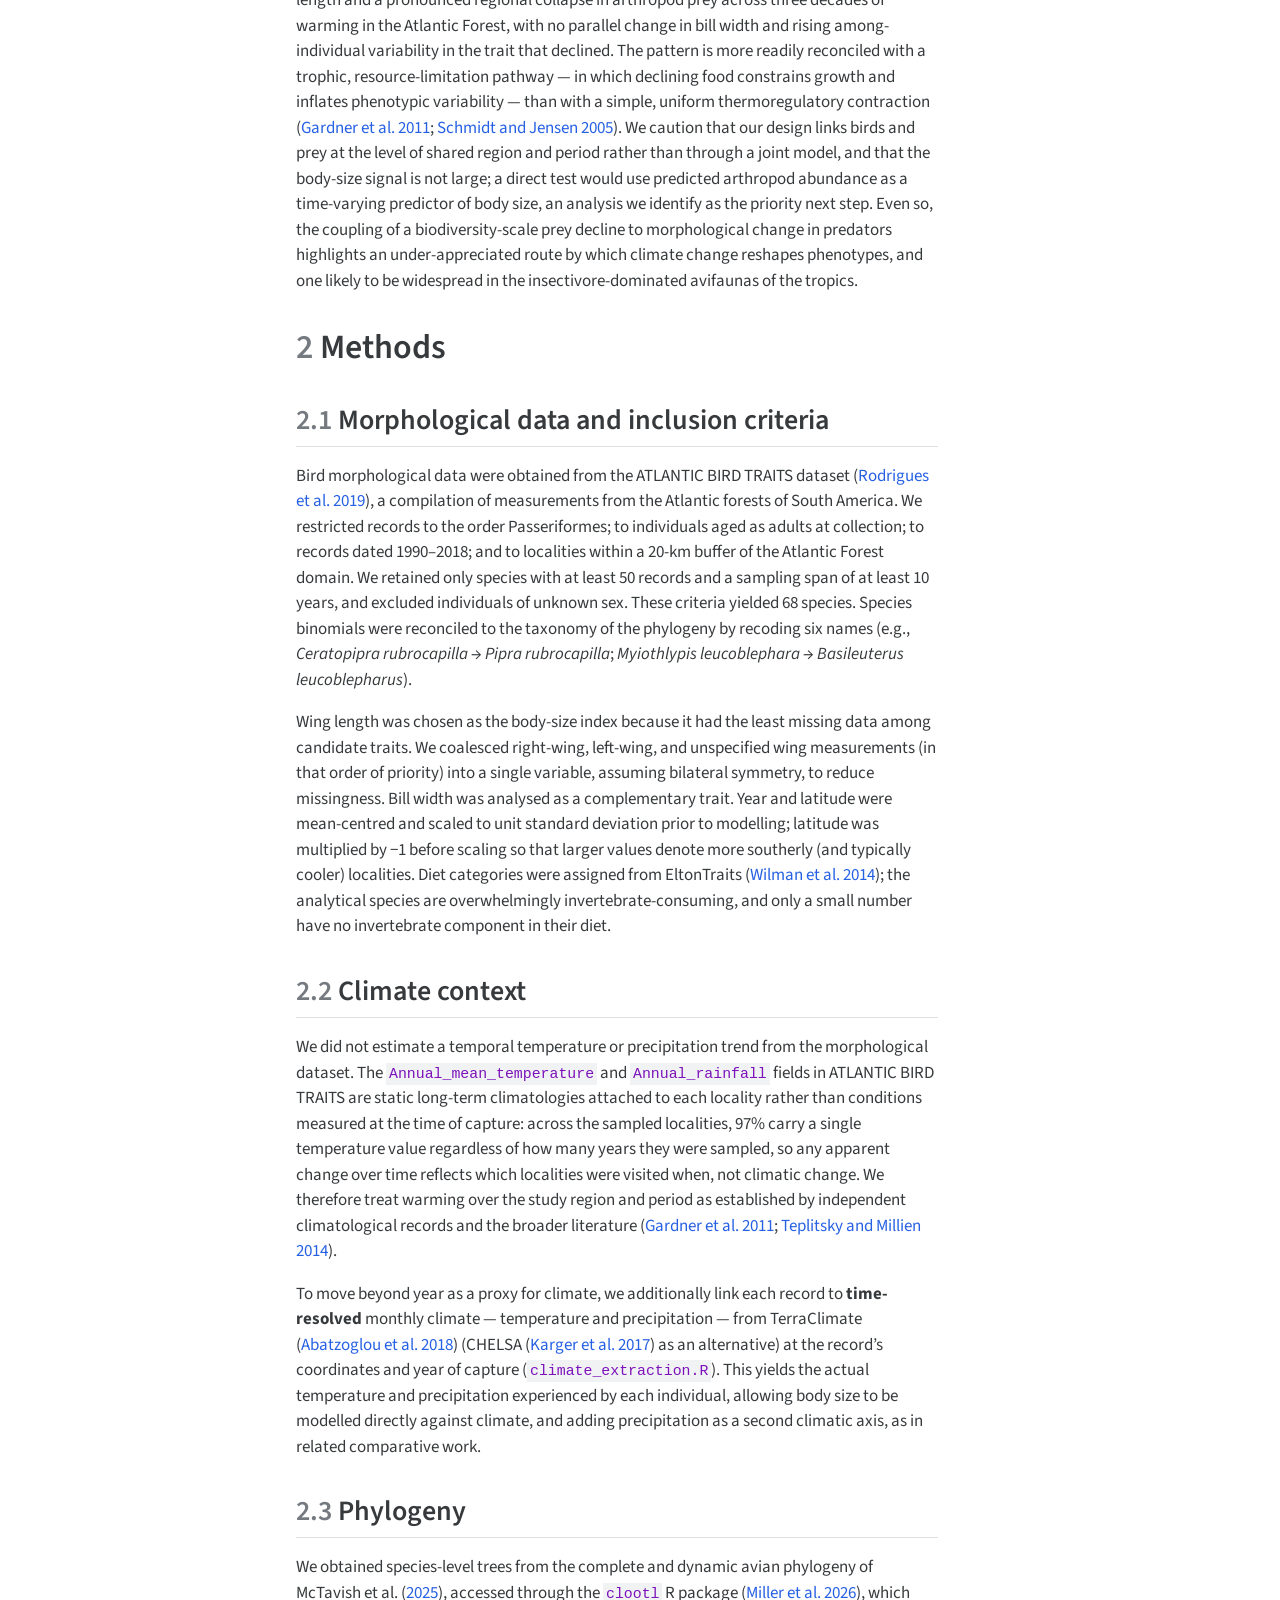
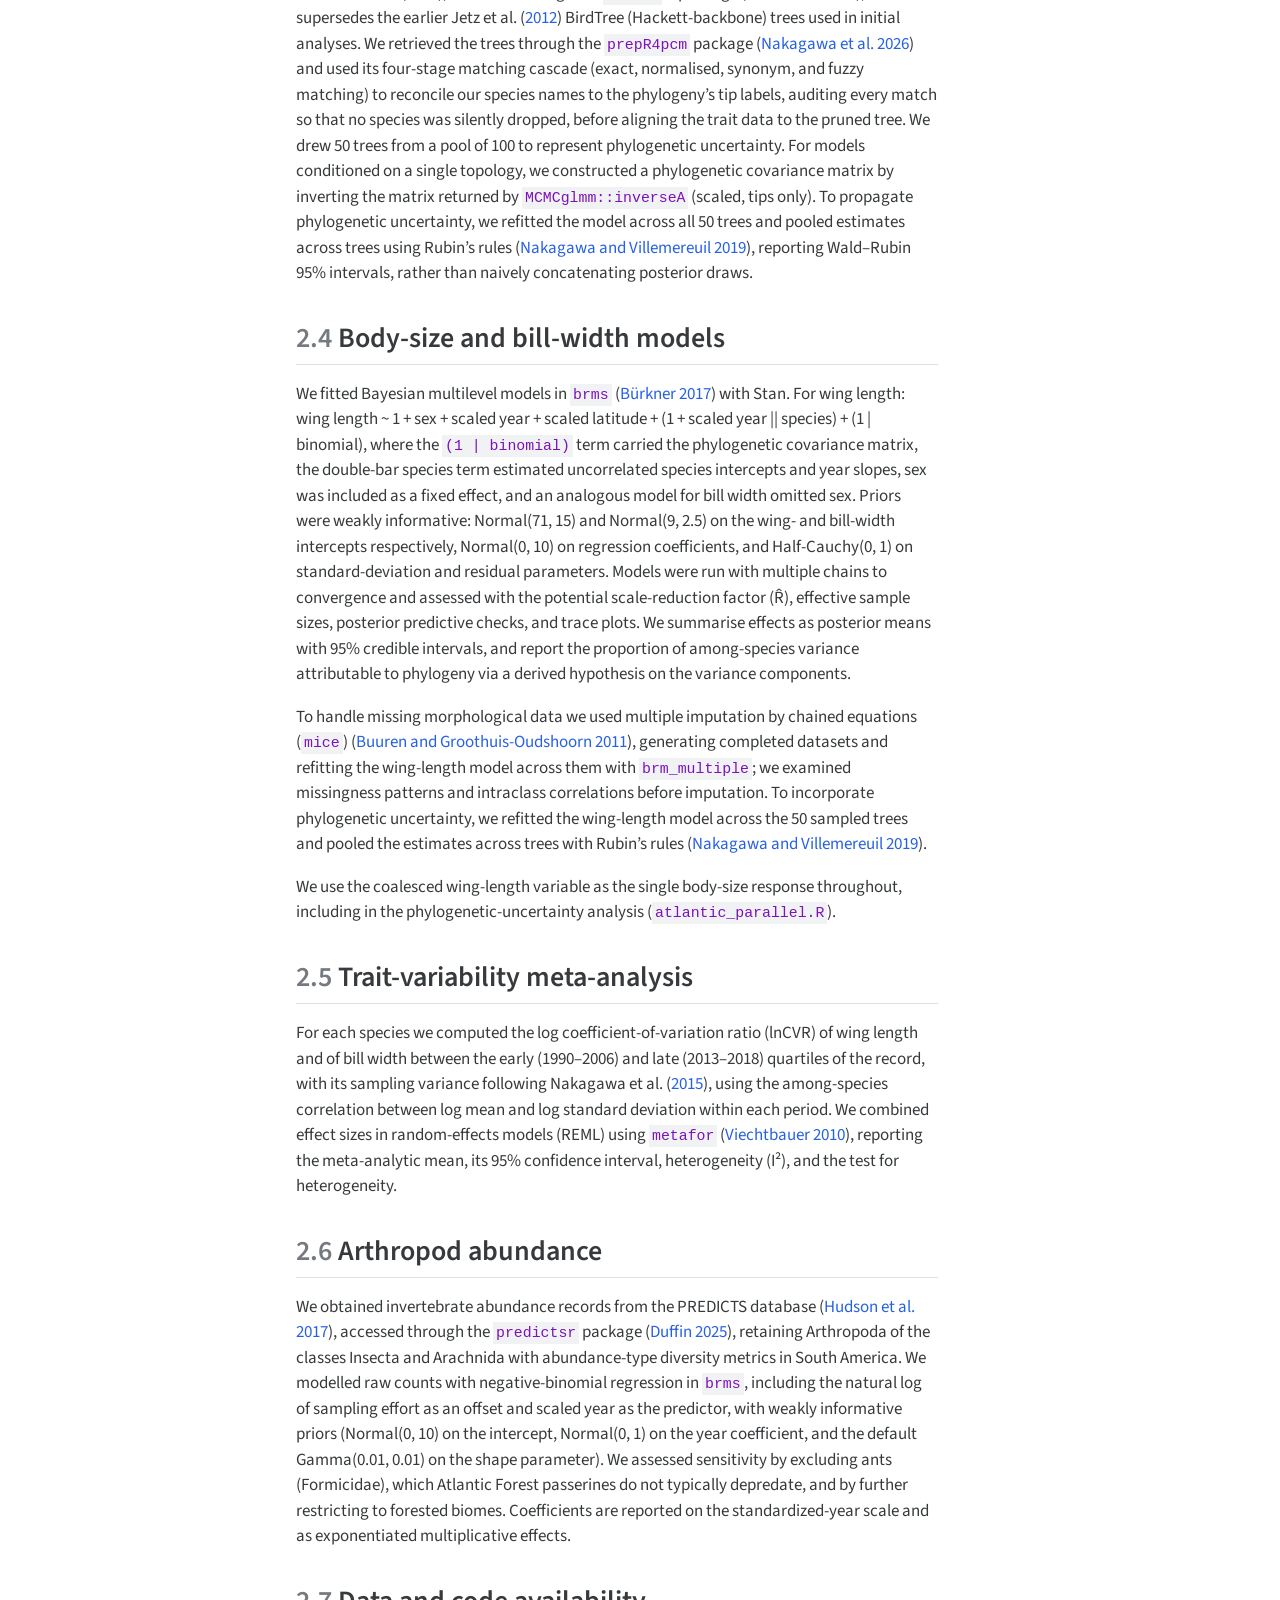
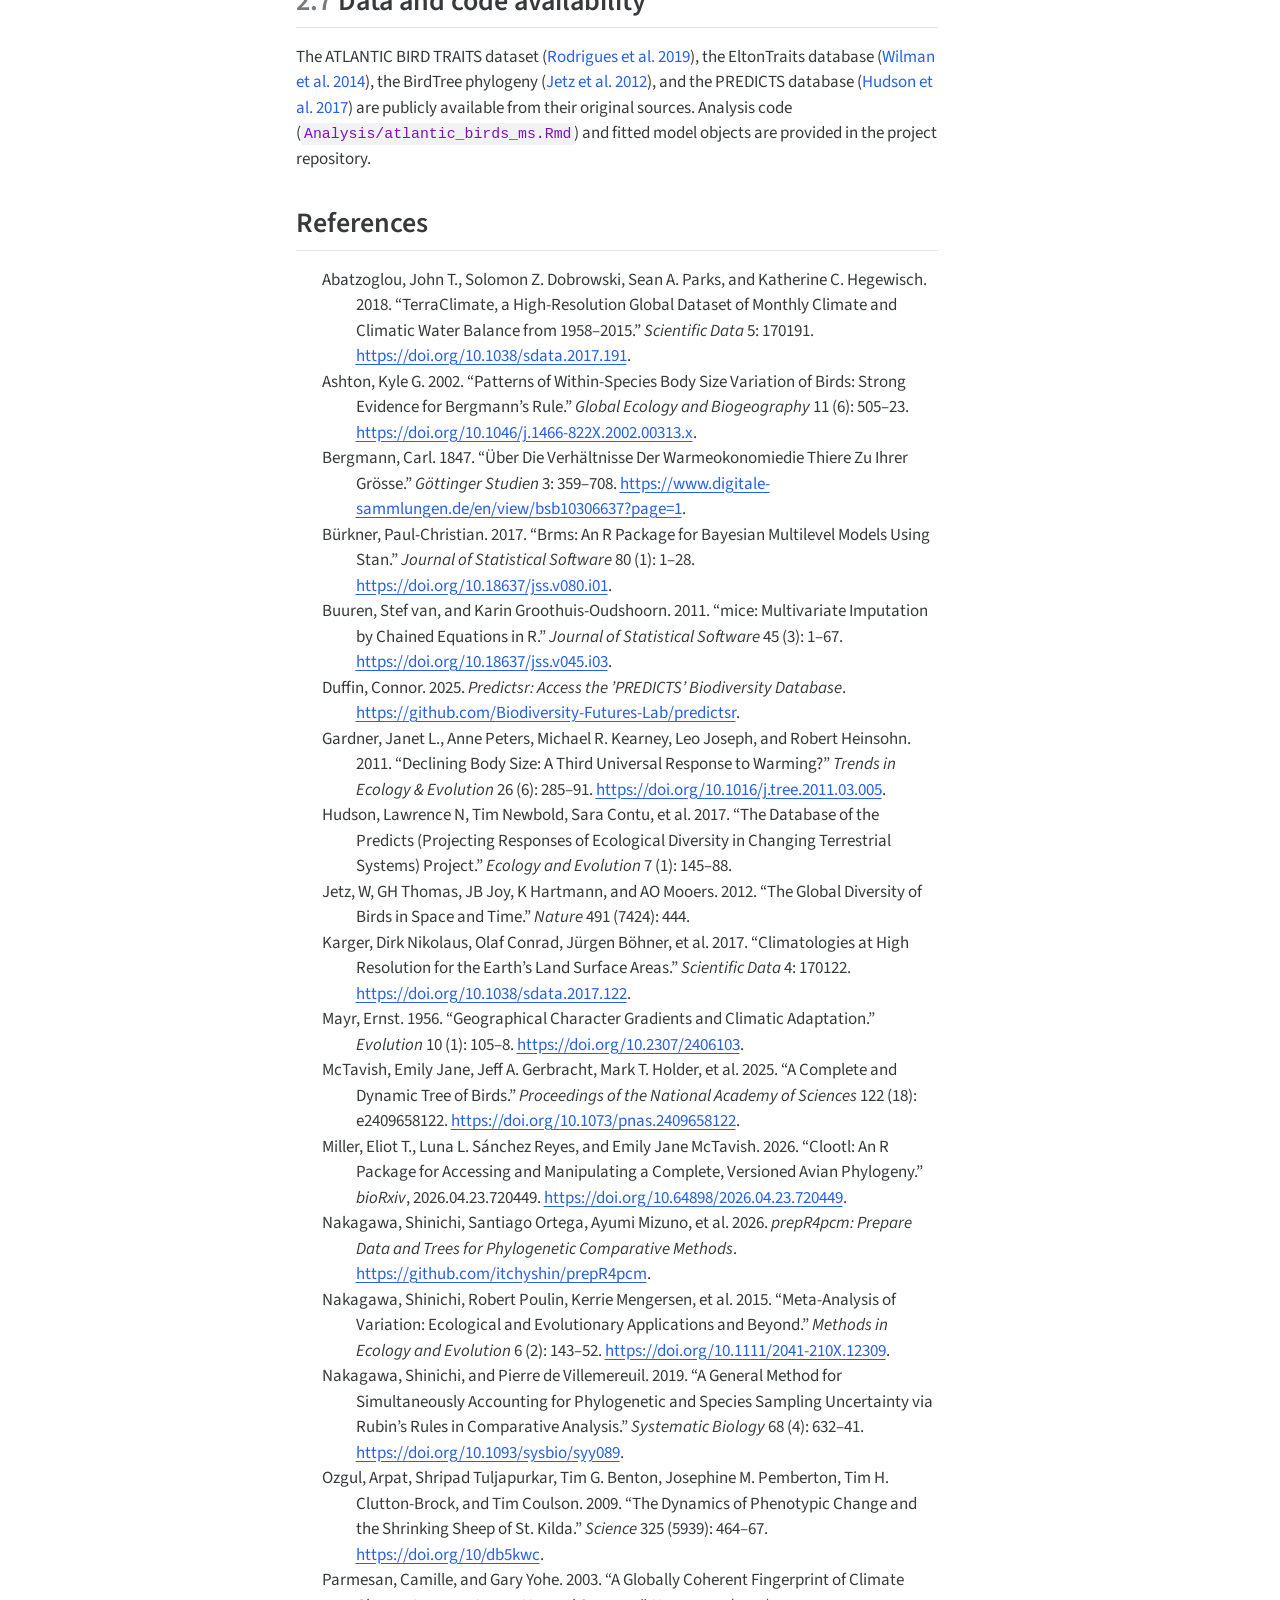
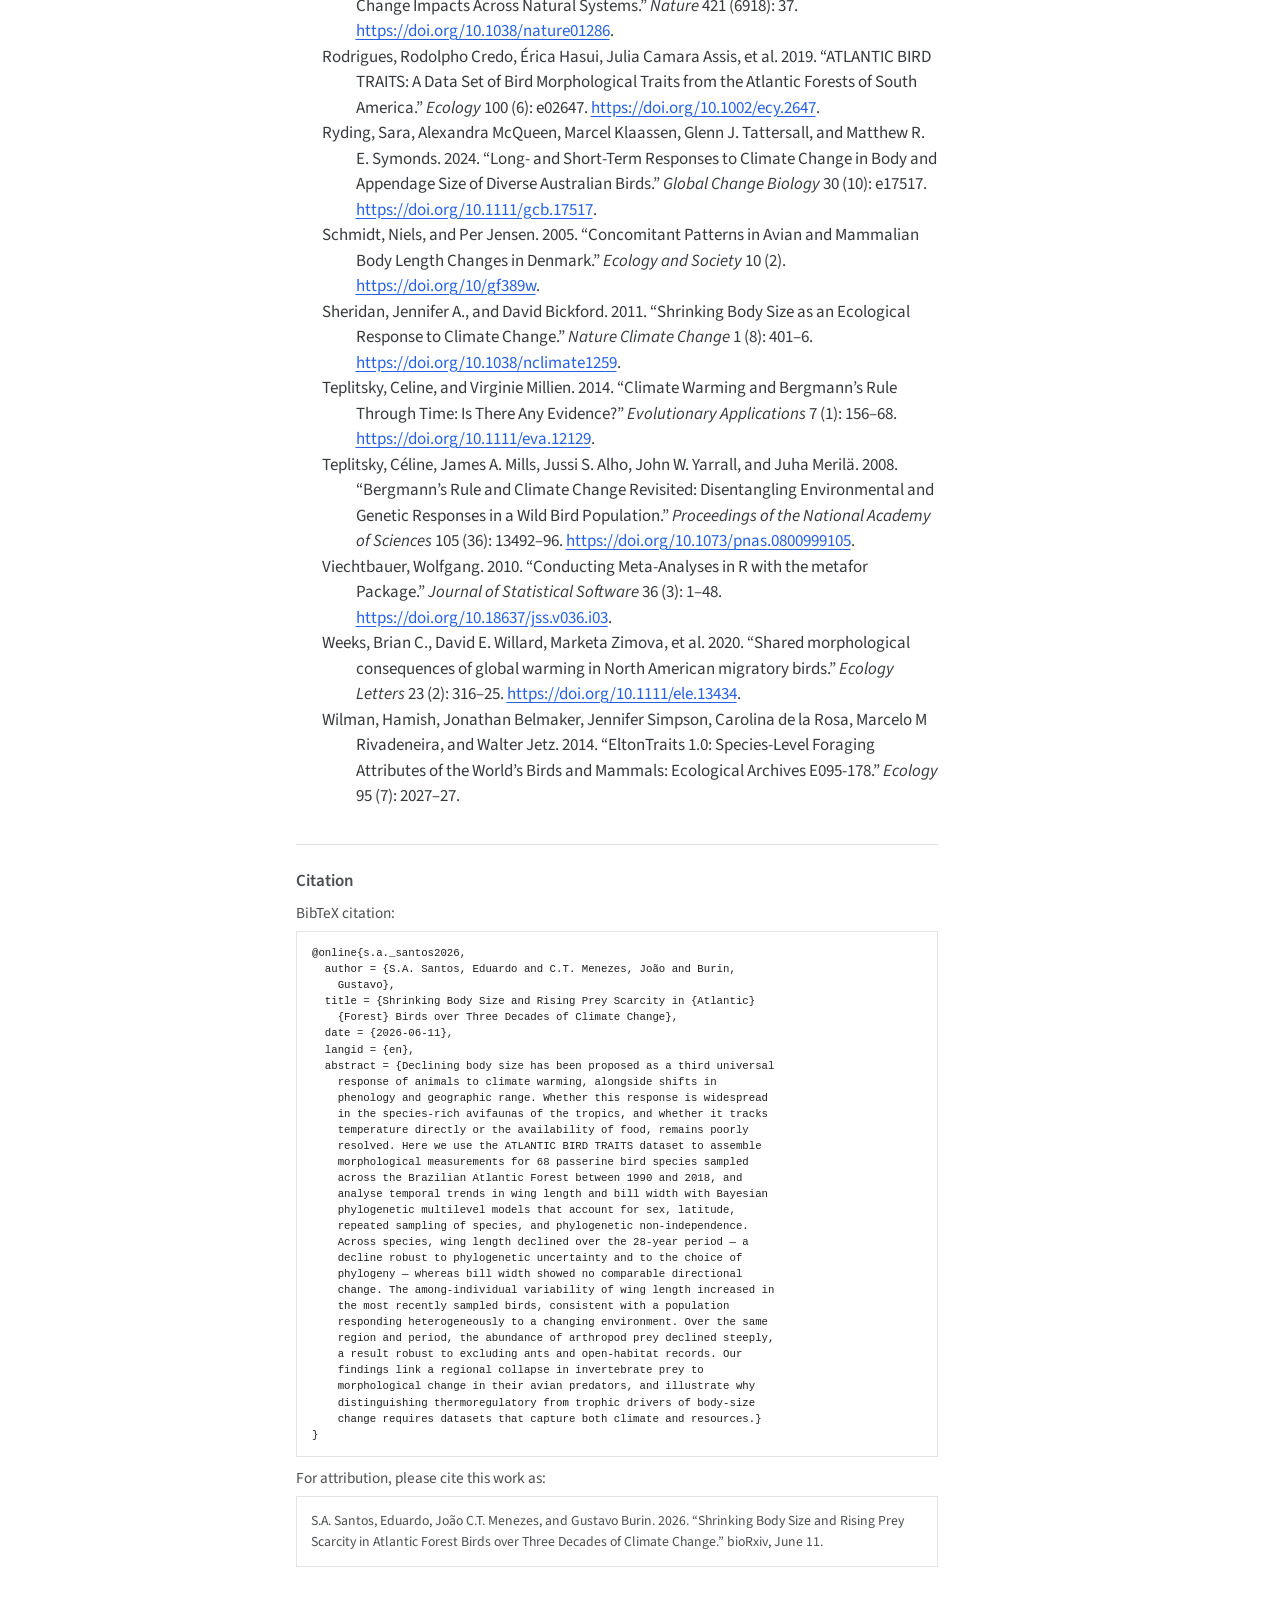
==== commit 13bda4a0: "Integrate automatic PREDICTS data retrieval; update manuscript with new bill stats and render output" ====
--- a/Manuscript/_manuscript/index.html
+++ b/Manuscript/_manuscript/index.html
@@ -2,18 +2,21 @@
 <html xmlns="http://www.w3.org/1999/xhtml" lang="en" xml:lang="en"><head>
 
 <meta charset="utf-8">
-<meta name="generator" content="quarto-1.8.26">
+<meta name="generator" content="quarto-1.9.37">
 
 <meta name="viewport" content="width=device-width, initial-scale=1.0, user-scalable=yes">
 
 <meta name="author" content="Eduardo S.A. Santos">
 <meta name="author" content="João C.T. Menezes">
 <meta name="author" content="Gustavo Burin">
-<meta name="dcterms.date" content="2025-12-01">
-<meta name="keywords" content="body size, climate change, morphological adaptation, biotic responses, trophic-interaction">
-
-<title>The consequences of climate change in Atlantic Forest birds</title>
+<meta name="dcterms.date" content="2026-06-11">
+<meta name="keywords" content="body size, climate change, morphological adaptation, trophic interactions, phylogenetic comparative analysis">
+
+<title>Shrinking body size and rising prey scarcity in Atlantic Forest birds over three decades of climate change</title>
 <style>
+/* Default styles provided by pandoc.
+** See https://pandoc.org/MANUAL.html#variables-for-html for config info.
+*/
 code{white-space: pre-wrap;}
 span.smallcaps{font-variant: small-caps;}
 div.columns{display: flex; gap: min(4vw, 1.5em);}
@@ -29,7 +32,6 @@
 div.csl-bib-body { }
 div.csl-entry {
   clear: both;
-  margin-bottom: 0em;
 }
 .hanging-indent div.csl-entry {
   margin-left:2em;
@@ -51,36 +53,32 @@
 <script src="site_libs/clipboard/clipboard.min.js"></script>
 <script src="site_libs/quarto-html/quarto.js" type="module"></script>
 <script src="site_libs/quarto-html/tabsets/tabsets.js" type="module"></script>
-<script src="site_libs/quarto-html/axe/axe-check.js" type="module"></script>
 <script src="site_libs/quarto-html/popper.min.js"></script>
 <script src="site_libs/quarto-html/tippy.umd.min.js"></script>
 <script src="site_libs/quarto-html/anchor.min.js"></script>
 <link href="site_libs/quarto-html/tippy.css" rel="stylesheet">
-<link href="site_libs/quarto-html/quarto-syntax-highlighting-587c61ba64f3a5504c4d52d930310e48.css" rel="stylesheet" id="quarto-text-highlighting-styles">
+<link href="site_libs/quarto-html/quarto-syntax-highlighting-7f8f88aac4f3542376d5c11b86a4c14d.css" rel="stylesheet" id="quarto-text-highlighting-styles">
 <script src="site_libs/bootstrap/bootstrap.min.js"></script>
 <link href="site_libs/bootstrap/bootstrap-icons.css" rel="stylesheet">
-<link href="site_libs/bootstrap/bootstrap-a74871fe4945b66d259aafc266475145.min.css" rel="stylesheet" append-hash="true" id="quarto-bootstrap" data-mode="light">
-<script async="" src="https://hypothes.is/embed.js"></script>
-<script>
-  window.document.addEventListener("DOMContentLoaded", function (_event) {
-    document.body.classList.add('hypothesis-enabled');
-  });
-</script>
-
-
-<meta name="citation_title" content="The consequences of climate change in Atlantic Forest birds">
-<meta name="citation_abstract" content="Here we present a preregistration for a phylogenetic comparative study of the effects of climate change on morphology of Atlantic Forest birds. Below we will provide detailed information on the planned research project.
+<link href="site_libs/bootstrap/bootstrap-8ffd5f67044e5306d9846f29df41dda5.min.css" rel="stylesheet" append-hash="true" id="quarto-bootstrap" data-mode="light">
+<script src="site_libs/quarto-contrib/glightbox/glightbox.min.js"></script>
+<link href="site_libs/quarto-contrib/glightbox/glightbox.min.css" rel="stylesheet">
+<link href="site_libs/quarto-contrib/glightbox/lightbox.css" rel="stylesheet">
+
+
+<meta name="citation_title" content="Shrinking body size and rising prey scarcity in Atlantic Forest birds over three decades of climate change">
+<meta name="citation_abstract" content="Declining body size has been proposed as a third universal response of animals to climate warming, alongside shifts in phenology and geographic range. Whether this response is widespread in the species-rich avifaunas of the tropics, and whether it tracks temperature directly or the availability of food, remains poorly resolved. Here we use the ATLANTIC BIRD TRAITS dataset to assemble morphological measurements for 68 passerine bird species sampled across the Brazilian Atlantic Forest between 1990 and 2018, and analyse temporal trends in wing length and bill width with Bayesian phylogenetic multilevel models that account for sex, latitude, repeated sampling of species, and phylogenetic non-independence. Across species, wing length declined over the 28-year period — a decline robust to phylogenetic uncertainty and to the choice of phylogeny — whereas bill width showed no comparable directional change. The among-individual variability of wing length increased in the most recently sampled birds, consistent with a population responding heterogeneously to a changing environment. Over the same region and period, the abundance of arthropod prey declined steeply, a result robust to excluding ants and open-habitat records. Our findings link a regional collapse in invertebrate prey to morphological change in their avian predators, and illustrate why distinguishing thermoregulatory from trophic drivers of body-size change requires datasets that capture both climate and resources.
 ">
-<meta name="citation_keywords" content="body size,climate change,morphological adaptation,biotic responses,trophic-interaction">
+<meta name="citation_keywords" content="body size,climate change,morphological adaptation,trophic interactions,phylogenetic comparative analysis">
 <meta name="citation_author" content="Eduardo S.A. Santos">
 <meta name="citation_author" content="João C.T. Menezes">
 <meta name="citation_author" content="Gustavo Burin">
-<meta name="citation_publication_date" content="2025-12-01">
-<meta name="citation_cover_date" content="2025-12-01">
-<meta name="citation_year" content="2025">
-<meta name="citation_online_date" content="2025-12-01">
+<meta name="citation_publication_date" content="2026-06-11">
+<meta name="citation_cover_date" content="2026-06-11">
+<meta name="citation_year" content="2026">
+<meta name="citation_online_date" content="2026-06-11">
 <meta name="citation_language" content="en">
-<meta name="citation_journal_title" content="OSF Registries | Open-Ended Registration">
+<meta name="citation_journal_title" content="bioRxiv">
 <meta name="citation_reference" content="citation_title=The Dynamics of Phenotypic Change and the Shrinking Sheep of St. Kilda;,citation_author=Arpat Ozgul;,citation_author=Shripad Tuljapurkar;,citation_author=Tim G. Benton;,citation_author=Josephine M. Pemberton;,citation_author=Tim H. Clutton-Brock;,citation_author=Tim Coulson;,citation_publication_date=2009-07;,citation_cover_date=2009-07;,citation_year=2009;,citation_fulltext_html_url=http://www.sciencemag.org/lookup/doi/10.1126/science.1173668;,citation_issue=5939;,citation_doi=10.1126/science.1173668;,citation_issn=0036-8075, 1095-9203;,citation_volume=325;,citation_journal_title=Science;">
 <meta name="citation_reference" content="citation_title=ATLANTIC BIRD TRAITS: A data set of bird morphological traits from the Atlantic forests of South America;,citation_abstract=Scientists have long been trying to understand why the Neotropical region holds the highest diversity of birds on Earth. Recently, there has been increased interest in morphological variation between and within species, and in how climate, topography, and anthropogenic pressures may explain and affect phenotypic variation. Because morphological data are not always available for many species at the local or regional scale, we are limited in our understanding of intra- and interspecies spatial morphological variation. Here, we present the ATLANTIC BIRD TRAITS, a data set that includes measurements of up to 44 morphological traits in 67,197 bird records from 2,790 populations distributed throughout the Atlantic forests of South America. This data set comprises information, compiled over two centuries (1820–2018), for 711 bird species, which represent 80% of all known bird diversity in the Atlantic Forest. Among the most commonly reported traits are sex (n = 65,717), age (n = 63,852), body mass (n = 58,768), flight molt presence (n = 44,941), molt presence (n = 44,847), body molt presence (n = 44,606), tail length (n = 43,005), reproductive stage (n = 42,588), bill length (n = 37,409), body length (n = 28,394), right wing length (n = 21,950), tarsus length (n = 20,342), and wing length (n = 18,071). The most frequently recorded species are Chiroxiphia caudata (n = 1,837), Turdus albicollis (n = 1,658), Trichothraupis melanops (n = 1,468), Turdus leucomelas (n = 1,436), and Basileuterus culicivorus (n = 1,384). The species recorded in the greatest number of sampling localities are Basileuterus culicivorus (n = 243), Trichothraupis melanops (n = 242), Chiroxiphia caudata (n = 210), Platyrinchus mystaceus (n = 208), and Turdus rufiventris (n = 191). ATLANTIC BIRD TRAITS (ABT) is the most comprehensive data set on measurements of bird morphological traits found in a biodiversity hotspot; it provides data for basic and applied research at multiple scales, from individual to community, and from the local to the macroecological perspectives. No copyright or proprietary restrictions are associated with the use of this data set. Please cite this data paper when the data are used in publications or teaching and educational activities.;,citation_author=Rodolpho Credo Rodrigues;,citation_author=Érica Hasui;,citation_author=Julia Camara Assis;,citation_author=João Carlos Castro Pena;,citation_author=Renata L. Muylaert;,citation_author=Vinicius Rodrigues Tonetti;,citation_author=Felipe Martello;,citation_author=André Luis Regolin;,citation_author=Thiago Vernaschi Vieira Costa;,citation_author=Mauro Pichorim;,citation_author=Eduardo Carrano;,citation_author=Leonardo Esteves Lopes;,citation_author=Marcelo Ferreira Vasconcelos;,citation_author=Carla Suertegaray Fontana;,citation_author=Andrei Langeloh Roos;,citation_author=Fernando Gonçalves;,citation_author=Cristina Banks‐Leite;,citation_author=Vagner Cavarzere;,citation_author=Marcio Amorim Efe;,citation_author=Maria Alice S. Alves;,citation_author=Alexandre Uezu;,citation_author=Jean Paul Metzger;,citation_author=Paulo de Tarso Zuquim de Antas;,citation_author=Katia Maria Paschoaletto Micchi de Barros Ferraz;,citation_author=Larissa Corsini Calsavara;,citation_author=Arthur Angelo Bispo;,citation_author=Helder F. P. Araujo;,citation_author=Charles Duca;,citation_author=Augusto João Piratelli;,citation_author=Luciano N. Naka;,citation_author=Rafael Antunes Dias;,citation_author=Cassiano A. F. R. Gatto;,citation_author=Marcelo Alejandro Villegas Vallejos;,citation_author=Gregório dos Reis Menezes;,citation_author=Leandro Bugoni;,citation_author=Henrique Rajão;,citation_author=Jairo José Zocche;,citation_author=Guilherme Willrich;,citation_author=Elsimar Silveira Silva;,citation_author=Lilian Tonelli Manica;,citation_author=André de Camargo Guaraldo;,citation_author=Giulyana Althmann;,citation_author=Patricia Pereira Serafini;,citation_author=Mercival Roberto Francisco;,citation_author=Camile Lugarini;,citation_author=Caio Graco Machado;,citation_author=Fernando Marques‐Santos;,citation_author=Rafaela Bobato;,citation_author=Elivan Arantes Souza;,citation_author=Reginaldo José Donatelli;,citation_author=Carolina Demetrio Ferreira;,citation_author=José Carlos Morante‐Filho;,citation_author=Natalia Dantas Paes‐Macarrão;,citation_author=Arthur Macarrão;,citation_author=Marcos Robalinho Lima;,citation_author=Lucilene Inês Jacoboski;,citation_author=Carlos Candia‐Gallardo;,citation_author=Vanesa Bejarano Alegre;,citation_author=Alex E. Jahn;,citation_author=Karlla Vanessa de Camargo Barbosa;,citation_author=Cesar Cestari;,citation_author=José Nilton Silva;,citation_author=Natalia Stefanini Da Silveira;,citation_author=Ana Cristina Vara Crestani;,citation_author=Adeliane Peterle Petronetto;,citation_author=Alex Augusto Abreu Bovo;,citation_author=Anderson Durão Viana;,citation_author=Andrea Cardoso Araujo;,citation_author=Andressa Hartuiq Santos;,citation_author=Andreza Clarinda Araújo Amaral;,citation_author=Ariane Ferreira;,citation_author=Arnaldo Honorato Vieira‐Filho;,citation_author=Bianca Costa Ribeiro;,citation_author=Caio C. C. Missagia;,citation_author=Camila Bosenbecker;,citation_author=Cesar Augusto Bronzato Medolago;,citation_author=Cid Rodrigo Rodriguez Espínola;,citation_author=Claudenice Faxina;,citation_author=Cristiane Estrela Campodonio Nunes;,citation_author=Cristine Prates;,citation_author=Daniela Tomasio Apolinario Luz;,citation_author=Daniele Janina Moreno;,citation_author=Daniele Mariz;,citation_author=Deborah Faria;,citation_author=Douglas Meyer;,citation_author=Eder Afonso Doná;,citation_author=Eduardo Roberto Alexandrino;,citation_author=Erich Fischer;,citation_author=Fabiane Girardi;,citation_author=Felipe Borba Giese;,citation_author=Felipe Leonardo Santos Shibuya;,citation_author=Fernando Azevedo Faria;,citation_author=Fernando Bittencourt Farias;,citation_author=Fernando de Lima Favaro;,citation_author=Fernando José Ferneda Freitas;,citation_author=Flávia G. Chaves;,citation_author=Flor Maria Guedes Las‐Casas;,citation_author=Gabriel L. M. Rosa;,citation_author=Gabriel Massaccesi De La Torre;,citation_author=Gabriela Menezes Bochio;,citation_author=Giselle Evelise Bonetti;,citation_author=Glauco Kohler;,citation_author=Guilherme Santos Toledo‐Lima;,citation_author=Gustavo Piletti Plucenio;,citation_author=Ícaro Menezes;,citation_author=Ingrid Maria Denóbile Torres;,citation_author=Ivan Celso Carvalho Provinciato;,citation_author=Ivan Réus Viana;,citation_author=James Joseph Roper;,citation_author=Jaqueline Evelyn Persegona;,citation_author=Jean Júnior Barcik;,citation_author=Jimi Martins‐Silva;,citation_author=João Paulo Gava Just;,citation_author=João Paulo Tavares‐Damasceno;,citation_author=João Ricardo de Almeida Ferreira;,citation_author=Jonas Rafael Rodrigues Rosoni;,citation_author=José Eduardo Teixeira Falcon;,citation_author=Laura Maria Schaedler;,citation_author=Leonardo Brioschi Mathias;,citation_author=Leonardo Rafael Deconto;,citation_author=Licléia da Cruz Rodrigues;,citation_author=Marcela Afonso P. Meyer;,citation_author=Márcio Repenning;,citation_author=Marcos Antônio Melo;,citation_author=Maria Amélia Santos Carvalho;,citation_author=Marcos Rodrigues;,citation_author=Maria Flavia Conti Nunes;,citation_author=Maria Halina Ogrzewalska;,citation_author=Mariana Lopes Gonçalves;,citation_author=Maurício B. Vecchi;,citation_author=Maurício Bettio;,citation_author=Michelle Noronha da Matta Baptista;,citation_author=Murilo Sérgio Arantes;,citation_author=Nicolás Luciano Ruiz;,citation_author=Paulo Guilherme Bisetto Andrade;,citation_author=Pedro Henrique Lima Ribeiro;,citation_author=Pedro Manoel Galetti Junior;,citation_author=Phoeve Macario;,citation_author=Rafael de Oliveira Fratoni;,citation_author=Rafael Meurer;,citation_author=Rafael S. Saint‐Clair;,citation_author=Rafael Spilere Romagna;,citation_author=Raquel Caroline Alves Lacerda;,citation_author=Ricardo Augusto Serpa Cerboncini;,citation_author=Ricardo Brioschi Lyra;,citation_author=Ricardo Lau;,citation_author=Roberta Costa Rodrigues;,citation_author=Rogério Rodrigues Faria;,citation_author=Rudi Ricardo Laps;,citation_author=Sérgio Luiz Althoff;,citation_author=Shayana Jesus;,citation_author=Sumiko Namba;,citation_author=Talita Vieira Braga;,citation_author=Tamara Molin;,citation_author=Thanyria P. França Câmara;,citation_author=Thayz Rodrigues Enedino;,citation_author=Uschi Wischhoff;,citation_author=Vanessa Cristina Oliveira;,citation_author=Victor Leandro‐Silva;,citation_author=Vitor Araújo‐Lima;,citation_author=Vitor de Oliveira Lunardi;,citation_author=Reginaldo Farias Gusmão;,citation_author=Jozélia Maria de Souza Correia;,citation_author=Lucas P. Gaspar;,citation_author=Renata Cristina Batista Fonseca;,citation_author=Paulo Affonso Fonseca Pires Neto;,citation_author=Ana Carla Medeiros Morato Aquino;,citation_author=Bruna Betagni Camargo;,citation_author=Beatriz Azevedo Cezila;,citation_author=Leonardo Marques Costa;,citation_author=Roberta Montanheiro Paolino;,citation_author=Claudia Zukeran Kanda;,citation_author=Erison C. S. Monteiro;,citation_author=Júlia Emi F. Oshima;,citation_author=Milene Alves‐Eigenheer;,citation_author=Marco Aurelio Pizo;,citation_author=Luís F. Silveira;,citation_author=Mauro Galetti;,citation_author=Milton Cezar Ribeiro;,citation_publication_date=2019;,citation_cover_date=2019;,citation_year=2019;,citation_fulltext_html_url=https://esajournals.onlinelibrary.wiley.com/doi/abs/10.1002/ecy.2647;,citation_issue=6;,citation_doi=10.1002/ecy.2647;,citation_issn=1939-9170;,citation_volume=100;,citation_journal_title=Ecology;">
 <meta name="citation_reference" content="citation_title=A globally coherent fingerprint of climate change impacts across natural systems;,citation_abstract=Causal attribution of recent biological trends to climate change is complicated because non-climatic influences dominate local, short-term biological changes. Any underlying signal from climate change is likely to be revealed by analyses that seek systematic trends across diverse species and geographic regions; however, debates within the Intergovernmental Panel on Climate Change (IPCC) reveal several definitions of a “systematic trend”. Here, we explore these differences, apply diverse analyses to more than 1,700 species, and show that recent biological trends match climate change predictions. Global meta-analyses documented significant range shifts averaging 6.1 km per decade towards the poles (or metres per decade upward), and significant mean advancement of spring events by 2.3 days per decade. We define a diagnostic fingerprint of temporal and spatial “sign-switching” responses uniquely predicted by twentieth century climate trends. Among appropriate long-term/large-scale/multi-species data sets, this diagnostic fingerprint was found for 279 species. This suite of analyses generates “very high confidence” (as laid down by the IPCC) that climate change is already affecting living systems.;,citation_author=Camille Parmesan;,citation_author=Gary Yohe;,citation_publication_date=2003-01;,citation_cover_date=2003-01;,citation_year=2003;,citation_fulltext_html_url=https://www.nature.com/articles/nature01286;,citation_issue=6918;,citation_doi=10.1038/nature01286;,citation_issn=1476-4687;,citation_volume=421;,citation_journal_title=Nature;">
@@ -97,13 +95,24 @@
 <meta name="citation_reference" content="citation_title=Geographical character gradients and climatic adaptation;,citation_author=Ernst Mayr;,citation_publication_date=1956;,citation_cover_date=1956;,citation_year=1956;,citation_fulltext_html_url=https://www.jstor.org/stable/2406103;,citation_issue=1;,citation_doi=10.2307/2406103;,citation_volume=10;,citation_journal_title=Evolution;">
 <meta name="citation_reference" content="citation_title=Thermal adaptation best explains bergmann’s and allen’s rules across ecologically diverse shorebirds;,citation_author=Alexandra McQueen;,citation_author=Marcel Klaassen;,citation_author=Glenn J. Tattersall;,citation_author=Robyn Atkinson;,citation_author=Roz Jessop;,citation_author=Chris J. Hassell;,citation_author=Maureen Christie;,citation_author=Matthew R. E. Symonds;,citation_publication_date=2022-08-11;,citation_cover_date=2022-08-11;,citation_year=2022;,citation_fulltext_html_url=https://www.nature.com/articles/s41467-022-32108-3;,citation_issue=1;,citation_doi=10.1038/s41467-022-32108-3;,citation_volume=13;,citation_language=en;,citation_journal_title=Nature Communications;">
 <meta name="citation_reference" content="citation_title=Allometry reveals trade-offs between bergmann’s and allen’s rules, and different avian adaptive strategies for thermoregulation;,citation_author=Arkadiusz Frӧhlich;,citation_author=Dorota Kotowska;,citation_author=Rafał Martyka;,citation_author=Matthew R. E. Symonds;,citation_publication_date=2023-02-27;,citation_cover_date=2023-02-27;,citation_year=2023;,citation_fulltext_html_url=https://www.nature.com/articles/s41467-023-36676-w;,citation_issue=1;,citation_doi=10.1038/s41467-023-36676-w;,citation_volume=14;,citation_language=en;,citation_journal_title=Nature Communications;">
-<meta name="citation_reference" content="citation_title=Patterns of within-species body size variation of birds: strong evidence for bergmann’s rule;,citation_author=Kyle G. Ashton;,citation_publication_date=2002;,citation_cover_date=2002;,citation_year=2002;,citation_fulltext_html_url=https://onlinelibrary.wiley.com/doi/abs/10.1046/j.1466-822X.2002.00313.x;,citation_issue=6;,citation_doi=10.1046/j.1466-822X.2002.00313.x;,citation_volume=11;,citation_language=en;,citation_journal_title=Global Ecology and Biogeography;">
-<meta name="citation_reference" content="citation_title=Patterns of within-species body size variation of birds: strong evidence for bergmann’s rule;,citation_author=Kyle G. Ashton;,citation_publication_date=2002;,citation_cover_date=2002;,citation_year=2002;,citation_fulltext_html_url=https://onlinelibrary.wiley.com/doi/abs/10.1046/j.1466-822X.2002.00313.x;,citation_issue=6;,citation_doi=10.1046/j.1466-822X.2002.00313.x;,citation_volume=11;,citation_language=en;,citation_journal_title=Global Ecology and Biogeography;">
+<meta name="citation_reference" content="citation_title=Patterns of within-species body size variation of birds: Strong evidence for bergmann’s rule;,citation_author=Kyle G. Ashton;,citation_publication_date=2002;,citation_cover_date=2002;,citation_year=2002;,citation_fulltext_html_url=https://onlinelibrary.wiley.com/doi/abs/10.1046/j.1466-822X.2002.00313.x;,citation_issue=6;,citation_doi=10.1046/j.1466-822X.2002.00313.x;,citation_volume=11;,citation_language=en;,citation_journal_title=Global Ecology and Biogeography;">
+<meta name="citation_reference" content="citation_title=Patterns of within-species body size variation of birds: Strong evidence for bergmann’s rule;,citation_author=Kyle G. Ashton;,citation_publication_date=2002;,citation_cover_date=2002;,citation_year=2002;,citation_fulltext_html_url=https://onlinelibrary.wiley.com/doi/abs/10.1046/j.1466-822X.2002.00313.x;,citation_issue=6;,citation_doi=10.1046/j.1466-822X.2002.00313.x;,citation_volume=11;,citation_language=en;,citation_journal_title=Global Ecology and Biogeography;">
 <meta name="citation_reference" content="citation_title=Thermal adaptation best explains bergmann’s and allen’s rules across ecologically diverse shorebirds;,citation_author=Alexandra McQueen;,citation_author=Marcel Klaassen;,citation_author=Glenn J. Tattersall;,citation_author=Robyn Atkinson;,citation_author=Roz Jessop;,citation_author=Chris J. Hassell;,citation_author=Maureen Christie;,citation_author=Matthew R. E. Symonds;,citation_publication_date=2022-08-11;,citation_cover_date=2022-08-11;,citation_year=2022;,citation_fulltext_html_url=https://www.nature.com/articles/s41467-022-32108-3;,citation_issue=1;,citation_doi=10.1038/s41467-022-32108-3;,citation_volume=13;,citation_language=en;,citation_journal_title=Nature Communications;">
 <meta name="citation_reference" content="citation_title=Allometry reveals trade-offs between bergmann’s and allen’s rules, and different avian adaptive strategies for thermoregulation;,citation_author=Arkadiusz Frӧhlich;,citation_author=Dorota Kotowska;,citation_author=Rafał Martyka;,citation_author=Matthew R. E. Symonds;,citation_publication_date=2023-02-27;,citation_cover_date=2023-02-27;,citation_year=2023;,citation_fulltext_html_url=https://www.nature.com/articles/s41467-023-36676-w;,citation_issue=1;,citation_doi=10.1038/s41467-023-36676-w;,citation_volume=14;,citation_language=en;,citation_journal_title=Nature Communications;">
-<meta name="citation_reference" content="citation_title=The Dynamics of Phenotypic Change and the Shrinking Sheep of St. Kilda;,citation_author=Arpat Ozgul;,citation_author=Shripad Tuljapurkar;,citation_author=Tim G. Benton;,citation_author=Josephine M. Pemberton;,citation_author=Tim H. Clutton-Brock;,citation_author=Tim Coulson;,citation_publication_date=2009-07-24;,citation_cover_date=2009-07-24;,citation_year=2009;,citation_fulltext_html_url=http://www.sciencemag.org/lookup/doi/10.1126/science.1173668;,citation_issue=5939;,citation_doi=10/db5kwc;,citation_volume=325;,citation_language=en;,citation_journal_title=Science;">
+<meta name="citation_reference" content="citation_title=The dynamics of phenotypic change and the shrinking sheep of st. kilda;,citation_author=Arpat Ozgul;,citation_author=Shripad Tuljapurkar;,citation_author=Tim G. Benton;,citation_author=Josephine M. Pemberton;,citation_author=Tim H. Clutton-Brock;,citation_author=Tim Coulson;,citation_publication_date=2009-07-24;,citation_cover_date=2009-07-24;,citation_year=2009;,citation_fulltext_html_url=http://www.sciencemag.org/lookup/doi/10.1126/science.1173668;,citation_issue=5939;,citation_doi=10/db5kwc;,citation_volume=325;,citation_language=en;,citation_journal_title=Science;">
 <meta name="citation_reference" content="citation_title=Shared morphological consequences of global warming in North American migratory birds;,citation_author=Brian C. Weeks;,citation_author=David E. Willard;,citation_author=Marketa Zimova;,citation_author=Aspen A. Ellis;,citation_author=Max L. Witynski;,citation_author=Mary Hennen;,citation_author=Benjamin M. Winger;,citation_publication_date=2020-02;,citation_cover_date=2020-02;,citation_year=2020;,citation_issue=2;,citation_doi=10.1111/ele.13434;,citation_volume=23;,citation_language=eng;,citation_journal_title=Ecology Letters;">
-<meta name="citation_reference" content="citation_title=Long- and short-term responses to climate change in body and appendage size of diverse Australian birds;,citation_author=Sara Ryding;,citation_author=Alexandra McQueen;,citation_author=Marcel Klaassen;,citation_author=Glenn J. Tattersall;,citation_author=Matthew R. E. Symonds;,citation_publication_date=2024;,citation_cover_date=2024;,citation_year=2024;,citation_fulltext_html_url=https://onlinelibrary.wiley.com/doi/abs/10.1111/gcb.17517;,citation_issue=10;,citation_doi=10.1111/gcb.17517;,citation_volume=30;,citation_language=en;,citation_journal_title=Global Change Biology;">
+<meta name="citation_reference" content="citation_title=Long- and short-term responses to climate change in body and appendage size of diverse australian birds;,citation_author=Sara Ryding;,citation_author=Alexandra McQueen;,citation_author=Marcel Klaassen;,citation_author=Glenn J. Tattersall;,citation_author=Matthew R. E. Symonds;,citation_publication_date=2024;,citation_cover_date=2024;,citation_year=2024;,citation_fulltext_html_url=https://onlinelibrary.wiley.com/doi/abs/10.1111/gcb.17517;,citation_issue=10;,citation_doi=10.1111/gcb.17517;,citation_volume=30;,citation_language=en;,citation_journal_title=Global Change Biology;">
+<meta name="citation_reference" content="citation_title=Brms: An R package for Bayesian multilevel models using Stan;,citation_author=Paul-Christian Bürkner;,citation_publication_date=2017;,citation_cover_date=2017;,citation_year=2017;,citation_issue=1;,citation_doi=10.18637/jss.v080.i01;,citation_volume=80;,citation_journal_title=Journal of Statistical Software;">
+<meta name="citation_reference" content="citation_title=Conducting meta-analyses in R with the metafor package;,citation_author=Wolfgang Viechtbauer;,citation_publication_date=2010;,citation_cover_date=2010;,citation_year=2010;,citation_issue=3;,citation_doi=10.18637/jss.v036.i03;,citation_volume=36;,citation_journal_title=Journal of Statistical Software;">
+<meta name="citation_reference" content="citation_title=mice: Multivariate imputation by chained equations in R;,citation_author=Stef Buuren;,citation_author=Karin Groothuis-Oudshoorn;,citation_publication_date=2011;,citation_cover_date=2011;,citation_year=2011;,citation_issue=3;,citation_doi=10.18637/jss.v045.i03;,citation_volume=45;,citation_journal_title=Journal of Statistical Software;">
+<meta name="citation_reference" content="citation_title=Meta-analysis of variation: Ecological and evolutionary applications and beyond;,citation_author=Shinichi Nakagawa;,citation_author=Robert Poulin;,citation_author=Kerrie Mengersen;,citation_author=Klaus Reinhold;,citation_author=Leif Engqvist;,citation_author=Malgorzata Lagisz;,citation_author=Alistair M. Senior;,citation_publication_date=2015;,citation_cover_date=2015;,citation_year=2015;,citation_issue=2;,citation_doi=10.1111/2041-210X.12309;,citation_volume=6;,citation_journal_title=Methods in Ecology and Evolution;">
+<meta name="citation_reference" content="citation_title=A complete and dynamic tree of birds;,citation_author=Emily Jane McTavish;,citation_author=Jeff A. Gerbracht;,citation_author=Mark T. Holder;,citation_author=Marshall J. Iliff;,citation_author=Denis Lepage;,citation_author=Pamela C. Rasmussen;,citation_author=Benjamin D. Redelings;,citation_author=Luna L. Sánchez Reyes;,citation_author=Eliot T. Miller;,citation_publication_date=2025;,citation_cover_date=2025;,citation_year=2025;,citation_issue=18;,citation_doi=10.1073/pnas.2409658122;,citation_volume=122;,citation_journal_title=Proceedings of the National Academy of Sciences;">
+<meta name="citation_reference" content="citation_title=Clootl: An R package for accessing and manipulating a complete, versioned avian phylogeny;,citation_author=Eliot T. Miller;,citation_author=Luna L. Sánchez Reyes;,citation_author=Emily Jane McTavish;,citation_publication_date=2026;,citation_cover_date=2026;,citation_year=2026;,citation_doi=10.64898/2026.04.23.720449;,citation_journal_title=bioRxiv;">
+<meta name="citation_reference" content="citation_title=A general method for simultaneously accounting for phylogenetic and species sampling uncertainty via rubin’s rules in comparative analysis;,citation_author=Shinichi Nakagawa;,citation_author=Pierre Villemereuil;,citation_publication_date=2019;,citation_cover_date=2019;,citation_year=2019;,citation_issue=4;,citation_doi=10.1093/sysbio/syy089;,citation_volume=68;,citation_journal_title=Systematic Biology;">
+<meta name="citation_reference" content="citation_title=TerraClimate, a high-resolution global dataset of monthly climate and climatic water balance from 1958–2015;,citation_author=John T. Abatzoglou;,citation_author=Solomon Z. Dobrowski;,citation_author=Sean A. Parks;,citation_author=Katherine C. Hegewisch;,citation_publication_date=2018;,citation_cover_date=2018;,citation_year=2018;,citation_doi=10.1038/sdata.2017.191;,citation_volume=5;,citation_journal_title=Scientific Data;">
+<meta name="citation_reference" content="citation_title=Climatologies at high resolution for the earth’s land surface areas;,citation_author=Dirk Nikolaus Karger;,citation_author=Olaf Conrad;,citation_author=Jürgen Böhner;,citation_author=Tobias Kawohl;,citation_author=Holger Kreft;,citation_author=Rodrigo Wilber Soria-Auza;,citation_author=Niklaus E. Zimmermann;,citation_author=H. Peter Linder;,citation_author=Michael Kessler;,citation_publication_date=2017;,citation_cover_date=2017;,citation_year=2017;,citation_doi=10.1038/sdata.2017.122;,citation_volume=4;,citation_journal_title=Scientific Data;">
+<meta name="citation_reference" content="citation_title=prepR4pcm: Prepare data and trees for phylogenetic comparative methods;,citation_author=Shinichi Nakagawa;,citation_author=Santiago Ortega;,citation_author=Ayumi Mizuno;,citation_author=Eduardo S. A. Santos;,citation_author=Malgorzata Lagisz;,citation_author=Bhavya Jain;,citation_author=Jimuel Jr Celeste;,citation_author=Sergio Poo Hernandez;,citation_publication_date=2026;,citation_cover_date=2026;,citation_year=2026;,citation_fulltext_html_url=https://github.com/itchyshin/prepR4pcm;">
+<meta name="citation_reference" content="citation_title=Predictsr: Access the ’PREDICTS’ biodiversity database;,citation_author=Connor Duffin;,citation_publication_date=2025;,citation_cover_date=2025;,citation_year=2025;,citation_fulltext_html_url=https://github.com/Biodiversity-Futures-Lab/predictsr;">
 </head>
 
 <body class="quarto-light">
@@ -111,7 +120,7 @@
 <header id="title-block-header" class="quarto-title-block default toc-left page-columns page-full">
   <div class="quarto-title-banner page-columns page-full">
     <div class="quarto-title column-body">
-      <h1 class="title">The consequences of climate change in Atlantic Forest birds</h1>
+      <h1 class="title">Shrinking body size and rising prey scarcity in Atlantic Forest birds over three decades of climate change</h1>
           </div>
 
     
@@ -153,7 +162,7 @@
                 <div>
             <div class="quarto-title-meta-heading">Published</div>
             <div class="quarto-title-meta-contents">
-              <p class="date">December 1, 2025</p>
+              <p class="date">June 11, 2026</p>
             </div>
           </div>
           
@@ -161,20 +170,20 @@
               </div>
       </div>
       <div class="quarto-title-meta-column-end quarto-other-formats-target">
-      <div class="quarto-alternate-formats"><div class="quarto-title-meta-heading">Other Formats</div><div class="quarto-title-meta-contents"><p><a href="index.docx"><i class="bi bi-file-word"></i>MS Word</a></p></div><div class="quarto-title-meta-contents"><p><a href="index.pdf"><i class="bi bi-file-pdf"></i>PDF (agu)</a></p></div><div class="quarto-title-meta-contents"><p><a href="index-meca.zip" data-meca-link="true"><i class="bi bi-archive"></i>MECA Bundle</a></p></div></div></div>
+      <div class="quarto-alternate-formats"><div class="quarto-title-meta-heading">Other Formats</div><div class="quarto-title-meta-contents"><p><a href="index.docx"><i class="bi bi-file-word"></i>MS Word</a></p></div></div></div>
     </div>
 
     <div>
       <div class="abstract">
         <div class="block-title">Abstract</div>
-        <p>Here we present a preregistration for a phylogenetic comparative study of the effects of climate change on morphology of Atlantic Forest birds. Below we will provide detailed information on the planned research project.</p>
+        <p>Declining body size has been proposed as a third universal response of animals to climate warming, alongside shifts in phenology and geographic range. Whether this response is widespread in the species-rich avifaunas of the tropics, and whether it tracks temperature directly or the availability of food, remains poorly resolved. Here we use the ATLANTIC BIRD TRAITS dataset to assemble morphological measurements for 68 passerine bird species sampled across the Brazilian Atlantic Forest between 1990 and 2018, and analyse temporal trends in wing length and bill width with Bayesian phylogenetic multilevel models that account for sex, latitude, repeated sampling of species, and phylogenetic non-independence. Across species, wing length declined over the 28-year period — a decline robust to phylogenetic uncertainty and to the choice of phylogeny — whereas bill width showed no comparable directional change. The among-individual variability of wing length increased in the most recently sampled birds, consistent with a population responding heterogeneously to a changing environment. Over the same region and period, the abundance of arthropod prey declined steeply, a result robust to excluding ants and open-habitat records. Our findings link a regional collapse in invertebrate prey to morphological change in their avian predators, and illustrate why distinguishing thermoregulatory from trophic drivers of body-size change requires datasets that capture both climate and resources.</p>
       </div>
     </div>
 
     <div>
       <div class="keywords">
         <div class="block-title">Keywords</div>
-        <p>body size, climate change, morphological adaptation, biotic responses, trophic-interaction</p>
+        <p>body size, climate change, morphological adaptation, trophic interactions, phylogenetic comparative analysis</p>
       </div>
     </div>
 
@@ -186,21 +195,27 @@
     <h2 id="toc-title">Table of contents</h2>
    
   <ul>
-  <li><a href="#introduction" id="toc-introduction" class="nav-link active" data-scroll-target="#introduction"><span class="header-section-number">1</span> Introduction</a>
+  <li><a href="#results-and-discussion" id="toc-results-and-discussion" class="nav-link active" data-scroll-target="#results-and-discussion"><span class="header-section-number">1</span> Results and discussion</a>
   <ul class="collapse">
-  <li><a href="#research-question" id="toc-research-question" class="nav-link" data-scroll-target="#research-question"><span class="header-section-number">1.1</span> Research Question</a></li>
-  <li><a href="#hypothesis-predictions" id="toc-hypothesis-predictions" class="nav-link" data-scroll-target="#hypothesis-predictions"><span class="header-section-number">1.2</span> Hypothesis &amp; Predictions</a></li>
+  <li><a href="#three-decades-of-avian-morphology-in-the-atlantic-forest" id="toc-three-decades-of-avian-morphology-in-the-atlantic-forest" class="nav-link" data-scroll-target="#three-decades-of-avian-morphology-in-the-atlantic-forest"><span class="header-section-number">1.1</span> Three decades of avian morphology in the Atlantic Forest</a></li>
+  <li><a href="#wing-length-declined-over-time" id="toc-wing-length-declined-over-time" class="nav-link" data-scroll-target="#wing-length-declined-over-time"><span class="header-section-number">1.2</span> Wing length declined over time</a></li>
+  <li><a href="#bill-width-did-not-track-time-and-trait-variability-rose" id="toc-bill-width-did-not-track-time-and-trait-variability-rose" class="nav-link" data-scroll-target="#bill-width-did-not-track-time-and-trait-variability-rose"><span class="header-section-number">1.3</span> Bill width did not track time, and trait variability rose</a></li>
+  <li><a href="#arthropod-prey-declined-steeply-over-the-same-region-and-period" id="toc-arthropod-prey-declined-steeply-over-the-same-region-and-period" class="nav-link" data-scroll-target="#arthropod-prey-declined-steeply-over-the-same-region-and-period"><span class="header-section-number">1.4</span> Arthropod prey declined steeply over the same region and period</a></li>
+  <li><a href="#synthesis" id="toc-synthesis" class="nav-link" data-scroll-target="#synthesis"><span class="header-section-number">1.5</span> Synthesis</a></li>
   </ul></li>
-  <li><a href="#sec-data-methods" id="toc-sec-data-methods" class="nav-link" data-scroll-target="#sec-data-methods"><span class="header-section-number">2</span> Data &amp; Methods</a>
+  <li><a href="#sec-methods" id="toc-sec-methods" class="nav-link" data-scroll-target="#sec-methods"><span class="header-section-number">2</span> Methods</a>
   <ul class="collapse">
-  <li><a href="#data-collection" id="toc-data-collection" class="nav-link" data-scroll-target="#data-collection"><span class="header-section-number">2.1</span> Data Collection</a></li>
-  <li><a href="#target-sample-sizes" id="toc-target-sample-sizes" class="nav-link" data-scroll-target="#target-sample-sizes"><span class="header-section-number">2.2</span> Target Sample Sizes</a></li>
-  <li><a href="#data-analysis-plan" id="toc-data-analysis-plan" class="nav-link" data-scroll-target="#data-analysis-plan"><span class="header-section-number">2.3</span> Data Analysis Plan</a></li>
+  <li><a href="#morphological-data-and-inclusion-criteria" id="toc-morphological-data-and-inclusion-criteria" class="nav-link" data-scroll-target="#morphological-data-and-inclusion-criteria"><span class="header-section-number">2.1</span> Morphological data and inclusion criteria</a></li>
+  <li><a href="#climate-context" id="toc-climate-context" class="nav-link" data-scroll-target="#climate-context"><span class="header-section-number">2.2</span> Climate context</a></li>
+  <li><a href="#phylogeny" id="toc-phylogeny" class="nav-link" data-scroll-target="#phylogeny"><span class="header-section-number">2.3</span> Phylogeny</a></li>
+  <li><a href="#body-size-and-bill-width-models" id="toc-body-size-and-bill-width-models" class="nav-link" data-scroll-target="#body-size-and-bill-width-models"><span class="header-section-number">2.4</span> Body-size and bill-width models</a></li>
+  <li><a href="#trait-variability-meta-analysis" id="toc-trait-variability-meta-analysis" class="nav-link" data-scroll-target="#trait-variability-meta-analysis"><span class="header-section-number">2.5</span> Trait-variability meta-analysis</a></li>
+  <li><a href="#arthropod-abundance" id="toc-arthropod-abundance" class="nav-link" data-scroll-target="#arthropod-abundance"><span class="header-section-number">2.6</span> Arthropod abundance</a></li>
+  <li><a href="#data-and-code-availability" id="toc-data-and-code-availability" class="nav-link" data-scroll-target="#data-and-code-availability"><span class="header-section-number">2.7</span> Data and code availability</a></li>
+  <li><a href="#references" id="toc-references" class="nav-link" data-scroll-target="#references">References</a></li>
   </ul></li>
-  <li><a href="#conclusion" id="toc-conclusion" class="nav-link" data-scroll-target="#conclusion"><span class="header-section-number">3</span> Conclusion</a></li>
-  <li><a href="#references" id="toc-references" class="nav-link" data-scroll-target="#references">References</a></li>
   </ul>
-<div class="quarto-alternate-notebooks"><h2>Notebooks</h2><ul><li><a href="notebooks/data-screening-preview.html"><i class="bi bi-journal-code"></i>Data Screening</a></li></ul></div></nav>
+</nav>
 </div>
 <div id="quarto-margin-sidebar" class="sidebar margin-sidebar zindex-bottom">
 </div>
@@ -211,55 +226,202 @@
   
 
 
-<section id="introduction" class="level2" data-number="1">
-<h2 data-number="1" class="anchored" data-anchor-id="introduction"><span class="header-section-number">1</span> Introduction</h2>
-<p>A well-known ecogeographical pattern describes the relationship between environmental temperature variation and body size. This association, known as Bergmann’s rule <span class="citation" data-cites="bergmann1847">(<a href="#ref-bergmann1847" role="doc-biblioref">Bergmann 1847</a>)</span>, states that animals in warmer climates tend to be smaller in size. The logic underlying this rule is that the increase in body surface area to volume ratio should facilitate more efficient thermoregulation <span class="citation" data-cites="mayr1956">(<a href="#ref-mayr1956" role="doc-biblioref">Mayr 1956</a>)</span>. Researchers have found empirical evidence supporting Bergmann’s rule both within and across species, specifically for birds <span class="citation" data-cites="ashton2002a mcqueen2022a frohlich2023a">(<a href="#ref-ashton2002a" role="doc-biblioref">Ashton 2002</a>; <a href="#ref-mcqueen2022a" role="doc-biblioref">McQueen et al. 2022</a>; <a href="#ref-frohlich2023a" role="doc-biblioref">Frӧhlich et al. 2023</a>)</span>. The relationship between warmer temperatures and smaller body sizes has led researchers for decades to predict that anthropogenic climate change may cause changes in body size in a analogous way as the ecogeographical pattern. That is, as the Earth’s climate warms, body size in endothermic animals, such as birds, should decrease <span class="citation" data-cites="teplitsky_climate_2014 sheridan_shrinking_2011 gardner_declining_2011">(<a href="#ref-teplitsky_climate_2014" role="doc-biblioref">Celine Teplitsky and Millien 2014</a>; <a href="#ref-sheridan_shrinking_2011" role="doc-biblioref">Sheridan and Bickford 2011</a>; <a href="#ref-gardner_declining_2011" role="doc-biblioref">Gardner et al. 2011</a>)</span>.</p>
-<p>Two of the main responses of organisms to climate change are phenological changes and geographical range shifts <span class="citation" data-cites="parmesan_globally_2003">(<a href="#ref-parmesan_globally_2003" role="doc-biblioref">Parmesan and Yohe 2003</a>)</span>. Yet, the shrinkage of bodies, a third response of organisms to global warming, is increasingly being observed <span class="citation" data-cites="teplitsky_climate_2014 sheridan_shrinking_2011 gardner_declining_2011">(<a href="#ref-teplitsky_climate_2014" role="doc-biblioref">Celine Teplitsky and Millien 2014</a>; <a href="#ref-sheridan_shrinking_2011" role="doc-biblioref">Sheridan and Bickford 2011</a>; <a href="#ref-gardner_declining_2011" role="doc-biblioref">Gardner et al. 2011</a>)</span>. Body size shrinkage due to climate change has been hypothesized to be a consequence of ecological or evolutionary processes <span class="citation" data-cites="ozgul2009 weeks2020 ryding2024">(<a href="#ref-ozgul2009" role="doc-biblioref">Ozgul et al. 2009</a>; <a href="#ref-weeks2020" role="doc-biblioref">Weeks et al. 2020</a>; <a href="#ref-ryding2024" role="doc-biblioref">Ryding et al. 2024</a>)</span>.</p>
-<p>The ecological hypothesis posits that climate change influences trophic interactions, thus leading to a reduction in body size.</p>
-<p>Changes in temperature can result in temperature-dependent or -independent mechanisms that influence body size <span class="citation" data-cites="gardner_declining_2011">(reviewed in <a href="#ref-gardner_declining_2011" role="doc-biblioref">Gardner et al. 2011</a>)</span>. Among temperature-independent mechanisms, decreases in food availability caused by habitat loss or fragmentation may lead to the reduction of body size <span class="citation" data-cites="schmidt_concomitant_2005">(<a href="#ref-schmidt_concomitant_2005" role="doc-biblioref">Schmidt and Jensen 2005</a>)</span>. Thus, limiting juveniles access to resources could lead to smaller adult body size <span class="citation" data-cites="teplitsky_bergmanns_2008 rode_reduced_2010">(<a href="#ref-teplitsky_bergmanns_2008" role="doc-biblioref">Céline Teplitsky et al. 2008</a>; <a href="#ref-rode_reduced_2010" role="doc-biblioref">Rode, Amstrup, and Regehr 2010</a>)</span>. Reductions in body size have been attributed to genetic microevolutionary responses to warming; smaller individuals dissipate heat better than larger individuals due to the larger ratio between surface:volume of their bodies <span class="citation" data-cites="teplitsky_climate_2014">(<em>e.g.</em>, Bergmann’s rule, <a href="#ref-teplitsky_climate_2014" role="doc-biblioref">Celine Teplitsky and Millien 2014</a>)</span>.<a href="#fn1" class="footnote-ref" id="fnref1" role="doc-noteref"><sup>1</sup></a></p>
-<section id="research-question" class="level3" data-number="1.1">
-<h3 data-number="1.1" class="anchored" data-anchor-id="research-question"><span class="header-section-number">1.1</span> Research Question</h3>
-<p>Here, we will conduct a large scale comparative phylogenetic analysis of Neotropical passerines that inhabit the Brazilian Atlantic Forest to investigate whether temporal changes in climate variables are associated with body size changes.</p>
-</section>
-<section id="hypothesis-predictions" class="level3" data-number="1.2">
-<h3 data-number="1.2" class="anchored" data-anchor-id="hypothesis-predictions"><span class="header-section-number">1.2</span> Hypothesis &amp; Predictions</h3>
-</section>
-</section>
-<section id="sec-data-methods" class="level2" data-number="2">
-<h2 data-number="2" class="anchored" data-anchor-id="sec-data-methods"><span class="header-section-number">2</span> Data &amp; Methods</h2>
-<section id="data-collection" class="level3" data-number="2.1">
-<h3 data-number="2.1" class="anchored" data-anchor-id="data-collection"><span class="header-section-number">2.1</span> Data Collection</h3>
-</section>
-<section id="target-sample-sizes" class="level3" data-number="2.2">
-<h3 data-number="2.2" class="anchored" data-anchor-id="target-sample-sizes"><span class="header-section-number">2.2</span> Target Sample Sizes</h3>
-</section>
-<section id="data-analysis-plan" class="level3" data-number="2.3">
-<h3 data-number="2.3" class="anchored" data-anchor-id="data-analysis-plan"><span class="header-section-number">2.3</span> Data Analysis Plan</h3>
-</section>
-</section>
-<section id="conclusion" class="level2" data-number="3">
-<h2 data-number="3" class="anchored" data-anchor-id="conclusion"><span class="header-section-number">3</span> Conclusion</h2>
+<!--
+NOTE TO AUTHORS (delete before submission)
+================================================================
+Complete Nature Climate Change Letter draft. Quantitative statements come
+from the rendered analysis report (Analysis/atlantic_birds_ms.html); the
+sample build, quartile splits, and wing lnCVR meta-analytic mean were also
+independently reproduced from the raw data in Python (Manuscript/make_figures.py).
+
+Decisions already applied (see CODE_REVIEW.md):
+  - Body-size (wing-length) result is now the coalesced-variable model fitted
+    across 50 clootl/McTavish trees and pooled with Rubin's rules
+    (atlantic_parallel.R): year effect beta = -0.66, 95% CI [-1.05, -0.28]
+    (excludes zero), N = 9,378, 68 species, phylogenetic signal 0.95. This
+    supersedes the earlier BirdTree / right-wing-only estimate.
+  - The in-sample temperature/precipitation "trend" was REMOVED:
+    Annual_mean_temperature and Annual_rainfall in the source data are static
+    per-locality climatologies (97% of localities have a single value across
+    all sampling years), so any year-trend in them is a sampling artifact, not
+    warming. Warming over the period is instead established from the literature.
+
+Still needs you:
+  - Regenerate Figure 4 (arthropods): run the arthropod chunks — PREDICTS now
+    auto-downloads via the predictsr package (no manual CSV needed).
+  - Add the repository archive DOI in Data & code availability.
+Search for [AUTHOR ACTION] for the remaining inline items.
+Figures 1–3 are real, generated from the data by make_figures.py.
+================================================================
+-->
+<p>Two of the most widely documented responses of organisms to climate warming are shifts in phenology and in geographic range <span class="citation" data-cites="parmesan_globally_2003">(<a href="#ref-parmesan_globally_2003" role="doc-biblioref">Parmesan and Yohe 2003</a>)</span>. A third response — a reduction in body size — is increasingly reported across taxa and has been proposed as a general consequence of warming <span class="citation" data-cites="gardner_declining_2011 sheridan_shrinking_2011 teplitsky_climate_2014">(<a href="#ref-gardner_declining_2011" role="doc-biblioref">Gardner et al. 2011</a>; <a href="#ref-sheridan_shrinking_2011" role="doc-biblioref">Sheridan and Bickford 2011</a>; <a href="#ref-teplitsky_climate_2014" role="doc-biblioref">Teplitsky and Millien 2014</a>)</span>. The expectation follows from Bergmann’s rule, the ecogeographical pattern whereby endotherms are smaller in warmer climates because a higher surface-area-to-volume ratio aids heat dissipation <span class="citation" data-cites="bergmann1847 mayr1956 ashton2002a">(<a href="#ref-bergmann1847" role="doc-biblioref">Bergmann 1847</a>; <a href="#ref-mayr1956" role="doc-biblioref">Mayr 1956</a>; <a href="#ref-ashton2002a" role="doc-biblioref">Ashton 2002</a>)</span>. Body-size reductions under warming may arise through temperature-dependent thermoregulatory mechanisms or through temperature-independent declines in food availability that constrain growth <span class="citation" data-cites="gardner_declining_2011 schmidt_concomitant_2005 teplitsky_bergmanns_2008">(<a href="#ref-gardner_declining_2011" role="doc-biblioref">Gardner et al. 2011</a>; <a href="#ref-schmidt_concomitant_2005" role="doc-biblioref">Schmidt and Jensen 2005</a>; <a href="#ref-teplitsky_bergmanns_2008" role="doc-biblioref">Teplitsky et al. 2008</a>)</span>. Disentangling these pathways requires data on both climate and resources, which are rarely available together, especially in the tropics. Here we show that, across 68 passerine species sampled in the Brazilian Atlantic Forest between 1990 and 2018, wing length declined over time — though modestly and heterogeneously among species — while bill width did not, and the among-individual variability of wing length rose in recently sampled birds. Over the same region and interval, the abundance of arthropod prey fell steeply. These results connect a regional decline in invertebrate prey to morphological change in their avian predators and underscore that body-size responses to climate change need not reflect thermoregulation alone <span class="citation" data-cites="ozgul2009 weeks2020 ryding2024">(<a href="#ref-ozgul2009" role="doc-biblioref">Ozgul et al. 2009</a>; <a href="#ref-weeks2020" role="doc-biblioref">Weeks et al. 2020</a>; <a href="#ref-ryding2024" role="doc-biblioref">Ryding et al. 2024</a>)</span>.</p>
+<section id="results-and-discussion" class="level1" data-number="1">
+<h1 data-number="1"><span class="header-section-number">1</span> Results and discussion</h1>
+<section id="three-decades-of-avian-morphology-in-the-atlantic-forest" class="level2" data-number="1.1">
+<h2 data-number="1.1" class="anchored" data-anchor-id="three-decades-of-avian-morphology-in-the-atlantic-forest"><span class="header-section-number">1.1</span> Three decades of avian morphology in the Atlantic Forest</h2>
+<p>We drew morphological measurements from the ATLANTIC BIRD TRAITS dataset <span class="citation" data-cites="rodrigues_atlantic_2019">(<a href="#ref-rodrigues_atlantic_2019" role="doc-biblioref">Rodrigues et al. 2019</a>)</span>, in which passerines account for 82% of all records (60,066 of 72,483 entries). Restricting the data to adult birds (n = 43,149) recorded between 1990 and 2018 yielded 40,183 passerine measurements. We retained species with at least 50 records, which reduced the pool from 435 to 143 species; after removing individuals of unknown sex, requiring a sampling span of at least 10 years per species, and keeping only records inside a 20-km buffer of the Atlantic Forest domain, our analytical sample comprised 68 passerine species (<a href="#fig-map" class="quarto-xref">Figure&nbsp;1</a>). We used wing length</p>
+<div id="fig-map" class="quarto-float quarto-figure quarto-figure-center anchored">
+<figure class="quarto-float quarto-float-fig figure">
+<div aria-describedby="fig-map-caption-0ceaefa1-69ba-4598-a22c-09a6ac19f8ca">
+<a href="images/fig-map.png" class="lightbox" data-gallery="quarto-lightbox-gallery-1" title="Figure&nbsp;1: Sampling localities of the 68 passerine species across the Brazilian Atlantic Forest, shown separately for the early (1990–2006) and late (2013–2018) periods of the record, coloured by wing length. Generated from the source data by make_figures.py."><img src="images/fig-map.png" class="img-fluid figure-img"></a>
+</div>
+<figcaption class="quarto-float-caption-bottom quarto-float-caption quarto-float-fig" id="fig-map-caption-0ceaefa1-69ba-4598-a22c-09a6ac19f8ca">
+Figure&nbsp;1: Sampling localities of the 68 passerine species across the Brazilian Atlantic Forest, shown separately for the early (1990–2006) and late (2013–2018) periods of the record, coloured by wing length. Generated from the source data by <code>make_figures.py</code>.
+</figcaption>
+</figure>
+</div>
+<ol start="2000" type="i">
+<li>as our index of body size because it had the fewest missing values among the available traits; assuming bilateral symmetry, we combined left, right, and unspecified wing measurements into a single variable to minimise missing data. Bill width (mm) provided a complementary trait expected to track diet rather than thermoregulation.</li>
+</ol>
+</section>
+<section id="wing-length-declined-over-time" class="level2" data-number="1.2">
+<h2 data-number="1.2" class="anchored" data-anchor-id="wing-length-declined-over-time"><span class="header-section-number">1.2</span> Wing length declined over time</h2>
+<p>We modelled wing length with Bayesian phylogenetic multilevel models including sex and latitude as fixed effects, a species-level random intercept structured by a phylogenetic covariance matrix derived from the complete avian phylogeny of <span class="citation" data-cites="mctavish2025tree">McTavish et al. (<a href="#ref-mctavish2025tree" role="doc-biblioref">2025</a>)</span>, and species-specific random intercepts and slopes for year; we propagated phylogenetic uncertainty across 50 trees and pooled estimates with Rubin’s rules (Methods). Using the coalesced wing-length variable, wing length decreased over time (standardized year effect β = −0.66, 95% CI −1.05 to −0.28, excluding zero), males were larger than females (β = 2.56 mm, 95% CI 2.35 to 2.77), and wing length declined with our latitude index (β = −0.43, 95% CI −0.61 to −0.24); the analysis used 9,378 records across 68 species. Phylogeny accounted for the overwhelming majority of among-species variance (proportion = 0.95, 95% CI 0.94 to 0.96), as expected for a conserved morphological trait.</p>
+<p>The temporal decline excluded zero and was robust to phylogenetic uncertainty and to the updated phylogeny (<a href="#fig-trends" class="quarto-xref">Figure&nbsp;2</a>). A complementary, model-free comparison of species means between the first (1990–2006) and last (2013–2018) quartiles of the record showed the same direction: 47 of 67 species had smaller mean wing length in the later period, and 20 had larger.</p>
+<div id="fig-trends" class="quarto-float quarto-figure quarto-figure-center anchored">
+<figure class="quarto-float quarto-float-fig figure">
+<div aria-describedby="fig-trends-caption-0ceaefa1-69ba-4598-a22c-09a6ac19f8ca">
+<a href="images/fig-trends.png" class="lightbox" data-gallery="quarto-lightbox-gallery-2" title="Figure&nbsp;2: Temporal trends in (left) wing length and (right) bill width across species, 1990–2018. Lines show per-species trajectories; colour distinguishes species that decreased versus increased between the early and late periods. Generated from the source data by make_figures.py."><img src="images/fig-trends.png" class="img-fluid figure-img"></a>
+</div>
+<figcaption class="quarto-float-caption-bottom quarto-float-caption quarto-float-fig" id="fig-trends-caption-0ceaefa1-69ba-4598-a22c-09a6ac19f8ca">
+Figure&nbsp;2: Temporal trends in (left) wing length and (right) bill width across species, 1990–2018. Lines show per-species trajectories; colour distinguishes species that decreased versus increased between the early and late periods. Generated from the source data by <code>make_figures.py</code>.
+</figcaption>
+</figure>
+</div>
+<p>Although now statistically clear and robust to phylogenetic uncertainty, the decline remains modest in magnitude and, as we show next, is accompanied by rising among-individual variability. A body-size response that is real but small and increasingly variable is more compatible with a resource-mediated, plastic mechanism than with a uniform thermoregulatory adjustment.</p>
+</section>
+<section id="bill-width-did-not-track-time-and-trait-variability-rose" class="level2" data-number="1.3">
+<h2 data-number="1.3" class="anchored" data-anchor-id="bill-width-did-not-track-time-and-trait-variability-rose"><span class="header-section-number">1.3</span> Bill width did not track time, and trait variability rose</h2>
+<p>In contrast to wing length, bill width showed no directional change over time (β = 0.11, 95% CI −0.03 to 0.26; N = 4,223) and a weaker phylogenetic signal (proportion = 0.55, 95% CI 0.49 to 0.62); like wing length, it declined with our latitude index (β = −0.38, 95% CI −0.47 to −0.28). The quartile comparison again agreed in direction, with most species (38 of 60) showing wider mean bills in the later period.</p>
+<p>To ask whether birds became not just smaller but more variable, we computed the log coefficient-of-variation ratio (lnCVR) between the late and early periods for each species and combined them in random-effects meta-analyses <span class="citation" data-cites="nakagawa2015metaanalysis">(<a href="#ref-nakagawa2015metaanalysis" role="doc-biblioref">Nakagawa et al. 2015</a>)</span>. Among-individual variability in wing length increased significantly in the recent period (lnCVR = 0.25, 95% CI 0.10 to 0.39; k = 63; I² = 94.6%), whereas variability in bill width did not change detectably (lnCVR = −0.04, 95% CI −0.24 to 0.16; k = 53; <a href="#fig-variability" class="quarto-xref">Figure&nbsp;3</a>). Rising phenotypic variability in the trait that also declined in mean is consistent with a population in which individuals respond unequally to a deteriorating environment, rather than with a coordinated shift toward a new optimum.</p>
+<div id="fig-variability" class="quarto-float quarto-figure quarto-figure-center anchored">
+<figure class="quarto-float quarto-float-fig figure">
+<div aria-describedby="fig-variability-caption-0ceaefa1-69ba-4598-a22c-09a6ac19f8ca">
+<a href="images/fig-variability.png" class="lightbox" data-gallery="quarto-lightbox-gallery-3" title="Figure&nbsp;3: Forest plot of the log coefficient-of-variation ratio (lnCVR) of wing length between the late and early periods, one estimate per species (95% CI), with the random-effects meta-analytic mean (vertical line, shaded 95% CI). Positive values indicate greater among-individual variability in recently sampled birds; intervals use the corrected standard errors. Generated from the source data by make_figures.py."><img src="images/fig-variability.png" class="img-fluid figure-img"></a>
+</div>
+<figcaption class="quarto-float-caption-bottom quarto-float-caption quarto-float-fig" id="fig-variability-caption-0ceaefa1-69ba-4598-a22c-09a6ac19f8ca">
+Figure&nbsp;3: Forest plot of the log coefficient-of-variation ratio (lnCVR) of wing length between the late and early periods, one estimate per species (95% CI), with the random-effects meta-analytic mean (vertical line, shaded 95% CI). Positive values indicate greater among-individual variability in recently sampled birds; intervals use the corrected standard errors. Generated from the source data by <code>make_figures.py</code>.
+</figcaption>
+</figure>
+</div>
+</section>
+<section id="arthropod-prey-declined-steeply-over-the-same-region-and-period" class="level2" data-number="1.4">
+<h2 data-number="1.4" class="anchored" data-anchor-id="arthropod-prey-declined-steeply-over-the-same-region-and-period"><span class="header-section-number">1.4</span> Arthropod prey declined steeply over the same region and period</h2>
+<p>If body-size change in these largely insectivorous birds is mediated by food rather than temperature, the abundance of their invertebrate prey should have declined over the study period. Using the PREDICTS database <span class="citation" data-cites="hudson2017database">(<a href="#ref-hudson2017database" role="doc-biblioref"><span class="nocase">Hudson et al.</span> 2017</a>)</span>, we modelled the abundance of Insecta and Arachnida recorded across South America with negative-binomial models that included sampling effort as an offset (Methods). Arthropod abundance declined markedly with time (standardized year effect β = −0.25, 95% CrI −0.29 to −0.22; N = 76,471 records), equivalent to a multiplicative change of 0.78 (95% CrI 0.75 to 0.80) per standard-deviation increase in year (<a href="#fig-arthropods" class="quarto-xref">Figure&nbsp;4</a>). Because Atlantic Forest passerines are not known to depredate ants, we repeated the analysis excluding Formicidae, which strengthened the decline (β = −0.47, 95% CrI −0.53 to −0.41; multiplicative 0.62 per SD-year; N = 46,505); restricting further to forested biomes gave a near-identical result (β = −0.49, 95% CrI −0.55 to −0.43; N = 45,079). The decline in arthropod prey is therefore robust to the exclusion of ants and of open-habitat records.</p>
+<div id="fig-arthropods" class="quarto-float quarto-figure quarto-figure-center anchored">
+<figure class="quarto-float quarto-float-fig figure">
+<div aria-describedby="fig-arthropods-caption-0ceaefa1-69ba-4598-a22c-09a6ac19f8ca">
+<a href="images/fig-arthropods.png" class="lightbox" data-gallery="quarto-lightbox-gallery-4" title="Figure&nbsp;4: Abundance of Insecta and Arachnida in the PREDICTS database across South America as a function of time, with the fitted negative-binomial trend. Placeholder — regenerate from atlantic_birds_ms.Rmd (the predictsr data-load chunk now downloads PREDICTS automatically, then run plot_arthro_abund and the fitted-model conditional effects)."><img src="images/fig-arthropods.png" class="img-fluid figure-img"></a>
+</div>
+<figcaption class="quarto-float-caption-bottom quarto-float-caption quarto-float-fig" id="fig-arthropods-caption-0ceaefa1-69ba-4598-a22c-09a6ac19f8ca">
+Figure&nbsp;4: Abundance of Insecta and Arachnida in the PREDICTS database across South America as a function of time, with the fitted negative-binomial trend. <em>Placeholder — regenerate from <code>atlantic_birds_ms.Rmd</code> (the <code>predictsr</code> data-load chunk now downloads PREDICTS automatically, then run <code>plot_arthro_abund</code> and the fitted-model conditional effects).</em>
+</figcaption>
+</figure>
+</div>
+</section>
+<section id="synthesis" class="level2" data-number="1.5">
+<h2 data-number="1.5" class="anchored" data-anchor-id="synthesis"><span class="header-section-number">1.5</span> Synthesis</h2>
+<p>Taken together, our results document a modest, phylogenetically structured decline in wing length and a pronounced regional collapse in arthropod prey across three decades of warming in the Atlantic Forest, with no parallel change in bill width and rising among-individual variability in the trait that declined. The pattern is more readily reconciled with a trophic, resource-limitation pathway — in which declining food constrains growth and inflates phenotypic variability — than with a simple, uniform thermoregulatory contraction <span class="citation" data-cites="gardner_declining_2011 schmidt_concomitant_2005">(<a href="#ref-gardner_declining_2011" role="doc-biblioref">Gardner et al. 2011</a>; <a href="#ref-schmidt_concomitant_2005" role="doc-biblioref">Schmidt and Jensen 2005</a>)</span>. We caution that our design links birds and prey at the level of shared region and period rather than through a joint model, and that the body-size signal is not large; a direct test would use predicted arthropod abundance as a time-varying predictor of body size, an analysis we identify as the priority next step. Even so, the coupling of a biodiversity-scale prey decline to morphological change in predators highlights an under-appreciated route by which climate change reshapes phenotypes, and one likely to be widespread in the insectivore-dominated avifaunas of the tropics.</p>
+</section>
+</section>
+<section id="sec-methods" class="level1" data-number="2">
+<h1 data-number="2"><span class="header-section-number">2</span> Methods</h1>
+<section id="morphological-data-and-inclusion-criteria" class="level2" data-number="2.1">
+<h2 data-number="2.1" class="anchored" data-anchor-id="morphological-data-and-inclusion-criteria"><span class="header-section-number">2.1</span> Morphological data and inclusion criteria</h2>
+<p>Bird morphological data were obtained from the ATLANTIC BIRD TRAITS dataset <span class="citation" data-cites="rodrigues_atlantic_2019">(<a href="#ref-rodrigues_atlantic_2019" role="doc-biblioref">Rodrigues et al. 2019</a>)</span>, a compilation of measurements from the Atlantic forests of South America. We restricted records to the order Passeriformes; to individuals aged as adults at collection; to records dated 1990–2018; and to localities within a 20-km buffer of the Atlantic Forest domain. We retained only species with at least 50 records and a sampling span of at least 10 years, and excluded individuals of unknown sex. These criteria yielded 68 species. Species binomials were reconciled to the taxonomy of the phylogeny by recoding six names (e.g., <em>Ceratopipra rubrocapilla</em> → <em>Pipra rubrocapilla</em>; <em>Myiothlypis leucoblephara</em> → <em>Basileuterus leucoblepharus</em>).</p>
+<p>Wing length was chosen as the body-size index because it had the least missing data among candidate traits. We coalesced right-wing, left-wing, and unspecified wing measurements (in that order of priority) into a single variable, assuming bilateral symmetry, to reduce missingness. Bill width was analysed as a complementary trait. Year and latitude were mean-centred and scaled to unit standard deviation prior to modelling; latitude was multiplied by −1 before scaling so that larger values denote more southerly (and typically cooler) localities. Diet categories were assigned from EltonTraits <span class="citation" data-cites="wilman2014eltontraits">(<a href="#ref-wilman2014eltontraits" role="doc-biblioref">Wilman et al. 2014</a>)</span>; the analytical species are overwhelmingly invertebrate-consuming, and only a small number have no invertebrate component in their diet.</p>
+</section>
+<section id="climate-context" class="level2" data-number="2.2">
+<h2 data-number="2.2" class="anchored" data-anchor-id="climate-context"><span class="header-section-number">2.2</span> Climate context</h2>
+<p>We did not estimate a temporal temperature or precipitation trend from the morphological dataset. The <code>Annual_mean_temperature</code> and <code>Annual_rainfall</code> fields in ATLANTIC BIRD TRAITS are static long-term climatologies attached to each locality rather than conditions measured at the time of capture: across the sampled localities, 97% carry a single temperature value regardless of how many years they were sampled, so any apparent change over time reflects which localities were visited when, not climatic change. We therefore treat warming over the study region and period as established by independent climatological records and the broader literature <span class="citation" data-cites="gardner_declining_2011 teplitsky_climate_2014">(<a href="#ref-gardner_declining_2011" role="doc-biblioref">Gardner et al. 2011</a>; <a href="#ref-teplitsky_climate_2014" role="doc-biblioref">Teplitsky and Millien 2014</a>)</span>.</p>
+<p>To move beyond year as a proxy for climate, we additionally link each record to <strong>time-resolved</strong> monthly climate — temperature and precipitation — from TerraClimate <span class="citation" data-cites="abatzoglou2018terraclimate">(<a href="#ref-abatzoglou2018terraclimate" role="doc-biblioref">Abatzoglou et al. 2018</a>)</span> (CHELSA <span class="citation" data-cites="karger2017chelsa">(<a href="#ref-karger2017chelsa" role="doc-biblioref">Karger et al. 2017</a>)</span> as an alternative) at the record’s coordinates and year of capture (<code>climate_extraction.R</code>). This yields the actual temperature and precipitation experienced by each individual, allowing body size to be modelled directly against climate, and adding precipitation as a second climatic axis, as in related comparative work.</p>
+<!-- [AUTHOR ACTION] Run climate_extraction.R (needs the downloaded TerraClimate
+rasters) and the upgraded `brm_climate` model, then report the temperature- and
+precipitation-body size estimates here in place of the year-only proxy. -->
+</section>
+<section id="phylogeny" class="level2" data-number="2.3">
+<h2 data-number="2.3" class="anchored" data-anchor-id="phylogeny"><span class="header-section-number">2.3</span> Phylogeny</h2>
+<p>We obtained species-level trees from the complete and dynamic avian phylogeny of <span class="citation" data-cites="mctavish2025tree">McTavish et al. (<a href="#ref-mctavish2025tree" role="doc-biblioref">2025</a>)</span>, accessed through the <code>clootl</code> R package <span class="citation" data-cites="miller2026clootl">(<a href="#ref-miller2026clootl" role="doc-biblioref">Miller et al. 2026</a>)</span>, which supersedes the earlier <span class="citation" data-cites="jetz2012global">Jetz et al. (<a href="#ref-jetz2012global" role="doc-biblioref">2012</a>)</span> BirdTree (Hackett-backbone) trees used in initial analyses. We retrieved the trees through the <code>prepR4pcm</code> package <span class="citation" data-cites="nakagawa2026prepr4pcm">(<a href="#ref-nakagawa2026prepr4pcm" role="doc-biblioref">Nakagawa et al. 2026</a>)</span> and used its four-stage matching cascade (exact, normalised, synonym, and fuzzy matching) to reconcile our species names to the phylogeny’s tip labels, auditing every match so that no species was silently dropped, before aligning the trait data to the pruned tree. We drew 50 trees from a pool of 100 to represent phylogenetic uncertainty. For models conditioned on a single topology, we constructed a phylogenetic covariance matrix by inverting the matrix returned by <code>MCMCglmm::inverseA</code> (scaled, tips only). To propagate phylogenetic uncertainty, we refitted the model across all 50 trees and pooled estimates across trees using Rubin’s rules <span class="citation" data-cites="nakagawa2019rubin">(<a href="#ref-nakagawa2019rubin" role="doc-biblioref">Nakagawa and Villemereuil 2019</a>)</span>, reporting Wald–Rubin 95% intervals, rather than naively concatenating posterior draws.</p>
+<!-- Both wing- and bill-width models now use the updated clootl/McTavish tree
+with prepR4pcm reconciliation and Rubin's-rules pooling across 50 trees
+(atlantic_parallel.R and atlantic_parallel_bill.R). -->
+</section>
+<section id="body-size-and-bill-width-models" class="level2" data-number="2.4">
+<h2 data-number="2.4" class="anchored" data-anchor-id="body-size-and-bill-width-models"><span class="header-section-number">2.4</span> Body-size and bill-width models</h2>
+<p>We fitted Bayesian multilevel models in <code>brms</code> <span class="citation" data-cites="burkner2017brms">(<a href="#ref-burkner2017brms" role="doc-biblioref">Bürkner 2017</a>)</span> with Stan. For wing length: wing length ~ 1 + sex + scaled year + scaled latitude + (1 + scaled year || species) + (1 | binomial), where the <code>(1 | binomial)</code> term carried the phylogenetic covariance matrix, the double-bar species term estimated uncorrelated species intercepts and year slopes, sex was included as a fixed effect, and an analogous model for bill width omitted sex. Priors were weakly informative: Normal(71, 15) and Normal(9, 2.5) on the wing- and bill-width intercepts respectively, Normal(0, 10) on regression coefficients, and Half-Cauchy(0, 1) on standard-deviation and residual parameters. Models were run with multiple chains to convergence and assessed with the potential scale-reduction factor (R̂), effective sample sizes, posterior predictive checks, and trace plots. We summarise effects as posterior means with 95% credible intervals, and report the proportion of among-species variance attributable to phylogeny via a derived hypothesis on the variance components.</p>
+<p>To handle missing morphological data we used multiple imputation by chained equations (<code>mice</code>) <span class="citation" data-cites="vanbuuren2011mice">(<a href="#ref-vanbuuren2011mice" role="doc-biblioref">Buuren and Groothuis-Oudshoorn 2011</a>)</span>, generating completed datasets and refitting the wing-length model across them with <code>brm_multiple</code>; we examined missingness patterns and intraclass correlations before imputation. To incorporate phylogenetic uncertainty, we refitted the wing-length model across the 50 sampled trees and pooled the estimates across trees with Rubin’s rules <span class="citation" data-cites="nakagawa2019rubin">(<a href="#ref-nakagawa2019rubin" role="doc-biblioref">Nakagawa and Villemereuil 2019</a>)</span>.</p>
+<p>We use the coalesced wing-length variable as the single body-size response throughout, including in the phylogenetic-uncertainty analysis (<code>atlantic_parallel.R</code>).</p>
+</section>
+<section id="trait-variability-meta-analysis" class="level2" data-number="2.5">
+<h2 data-number="2.5" class="anchored" data-anchor-id="trait-variability-meta-analysis"><span class="header-section-number">2.5</span> Trait-variability meta-analysis</h2>
+<p>For each species we computed the log coefficient-of-variation ratio (lnCVR) of wing length and of bill width between the early (1990–2006) and late (2013–2018) quartiles of the record, with its sampling variance following <span class="citation" data-cites="nakagawa2015metaanalysis">Nakagawa et al. (<a href="#ref-nakagawa2015metaanalysis" role="doc-biblioref">2015</a>)</span>, using the among-species correlation between log mean and log standard deviation within each period. We combined effect sizes in random-effects models (REML) using <code>metafor</code> <span class="citation" data-cites="viechtbauer2010metafor">(<a href="#ref-viechtbauer2010metafor" role="doc-biblioref">Viechtbauer 2010</a>)</span>, reporting the meta-analytic mean, its 95% confidence interval, heterogeneity (I²), and the test for heterogeneity.</p>
+<!-- NOTE: the per-species lnCVR confidence limits in the original analysis used
+±1.96 × (sampling variance) instead of ±1.96 × sqrt(variance); this is fixed in
+the reviewed Rmd and in Figure 3, which uses the corrected standard errors. An
+independent re-computation from the raw data reproduced the meta-analytic mean
+(0.25 [0.11, 0.38]), confirming the metafor result was unaffected. -->
+</section>
+<section id="arthropod-abundance" class="level2" data-number="2.6">
+<h2 data-number="2.6" class="anchored" data-anchor-id="arthropod-abundance"><span class="header-section-number">2.6</span> Arthropod abundance</h2>
+<p>We obtained invertebrate abundance records from the PREDICTS database <span class="citation" data-cites="hudson2017database">(<a href="#ref-hudson2017database" role="doc-biblioref"><span class="nocase">Hudson et al.</span> 2017</a>)</span>, accessed through the <code>predictsr</code> package <span class="citation" data-cites="duffin2025predictsr">(<a href="#ref-duffin2025predictsr" role="doc-biblioref">Duffin 2025</a>)</span>, retaining Arthropoda of the classes Insecta and Arachnida with abundance-type diversity metrics in South America. We modelled raw counts with negative-binomial regression in <code>brms</code>, including the natural log of sampling effort as an offset and scaled year as the predictor, with weakly informative priors (Normal(0, 10) on the intercept, Normal(0, 1) on the year coefficient, and the default Gamma(0.01, 0.01) on the shape parameter). We assessed sensitivity by excluding ants (Formicidae), which Atlantic Forest passerines do not typically depredate, and by further restricting to forested biomes. Coefficients are reported on the standardized-year scale and as exponentiated multiplicative effects.</p>
+</section>
+<section id="data-and-code-availability" class="level2" data-number="2.7">
+<h2 data-number="2.7" class="anchored" data-anchor-id="data-and-code-availability"><span class="header-section-number">2.7</span> Data and code availability</h2>
+<p>The ATLANTIC BIRD TRAITS dataset <span class="citation" data-cites="rodrigues_atlantic_2019">(<a href="#ref-rodrigues_atlantic_2019" role="doc-biblioref">Rodrigues et al. 2019</a>)</span>, the EltonTraits database <span class="citation" data-cites="wilman2014eltontraits">(<a href="#ref-wilman2014eltontraits" role="doc-biblioref">Wilman et al. 2014</a>)</span>, the BirdTree phylogeny <span class="citation" data-cites="jetz2012global">(<a href="#ref-jetz2012global" role="doc-biblioref">Jetz et al. 2012</a>)</span>, and the PREDICTS database <span class="citation" data-cites="hudson2017database">(<a href="#ref-hudson2017database" role="doc-biblioref"><span class="nocase">Hudson et al.</span> 2017</a>)</span> are publicly available from their original sources. Analysis code (<code>Analysis/atlantic_birds_ms.Rmd</code>) and fitted model objects are provided in the project repository.</p>
+<!-- [AUTHOR ACTION] Add the repository DOI/URL (e.g., OSF or Zenodo archive of the
+release used for submission) and a software/session-info statement (R version
+and package versions: brms, metafor, mice, ape, MCMCglmm, tidyverse). -->
 </section>
 <section id="references" class="level2 unnumbered">
 <h2 class="unnumbered anchored" data-anchor-id="references">References</h2>
-<div id="refs" class="references csl-bib-body hanging-indent" data-entry-spacing="0" role="list">
+<div id="refs" class="references csl-bib-body hanging-indent" role="list">
+<div id="ref-abatzoglou2018terraclimate" class="csl-entry" role="listitem">
+Abatzoglou, John T., Solomon Z. Dobrowski, Sean A. Parks, and Katherine C. Hegewisch. 2018. <span>“TerraClimate, a High-Resolution Global Dataset of Monthly Climate and Climatic Water Balance from 1958–2015.”</span> <em>Scientific Data</em> 5: 170191. <a href="https://doi.org/10.1038/sdata.2017.191">https://doi.org/10.1038/sdata.2017.191</a>.
+</div>
 <div id="ref-ashton2002a" class="csl-entry" role="listitem">
 Ashton, Kyle G. 2002. <span>“Patterns of Within-Species Body Size Variation of Birds: Strong Evidence for Bergmann’s Rule.”</span> <em>Global Ecology and Biogeography</em> 11 (6): 505–23. <a href="https://doi.org/10.1046/j.1466-822X.2002.00313.x">https://doi.org/10.1046/j.1466-822X.2002.00313.x</a>.
 </div>
 <div id="ref-bergmann1847" class="csl-entry" role="listitem">
 Bergmann, Carl. 1847. <span>“Über Die Verhältnisse Der Warmeokonomiedie Thiere Zu Ihrer Grösse.”</span> <em>Göttinger Studien</em> 3: 359–708. <a href="https://www.digitale-sammlungen.de/en/view/bsb10306637?page=1">https://www.digitale-sammlungen.de/en/view/bsb10306637?page=1</a>.
 </div>
-<div id="ref-frohlich2023a" class="csl-entry" role="listitem">
-Frӧhlich, Arkadiusz, Dorota Kotowska, Rafał Martyka, and Matthew R. E. Symonds. 2023. <span>“Allometry Reveals Trade-Offs Between Bergmann<span>’</span>s and Allen<span>’</span>s Rules, and Different Avian Adaptive Strategies for Thermoregulation.”</span> <em>Nature Communications</em> 14 (1): 1101. <a href="https://doi.org/10.1038/s41467-023-36676-w">https://doi.org/10.1038/s41467-023-36676-w</a>.
+<div id="ref-burkner2017brms" class="csl-entry" role="listitem">
+Bürkner, Paul-Christian. 2017. <span>“Brms: An <span>R</span> Package for <span>Bayesian</span> Multilevel Models Using <span>Stan</span>.”</span> <em>Journal of Statistical Software</em> 80 (1): 1–28. <a href="https://doi.org/10.18637/jss.v080.i01">https://doi.org/10.18637/jss.v080.i01</a>.
+</div>
+<div id="ref-vanbuuren2011mice" class="csl-entry" role="listitem">
+Buuren, Stef van, and Karin Groothuis-Oudshoorn. 2011. <span>“<span class="nocase">mice</span>: Multivariate Imputation by Chained Equations in <span>R</span>.”</span> <em>Journal of Statistical Software</em> 45 (3): 1–67. <a href="https://doi.org/10.18637/jss.v045.i03">https://doi.org/10.18637/jss.v045.i03</a>.
+</div>
+<div id="ref-duffin2025predictsr" class="csl-entry" role="listitem">
+Duffin, Connor. 2025. <em>Predictsr: Access the ’PREDICTS’ Biodiversity Database</em>. <a href="https://github.com/Biodiversity-Futures-Lab/predictsr">https://github.com/Biodiversity-Futures-Lab/predictsr</a>.
 </div>
 <div id="ref-gardner_declining_2011" class="csl-entry" role="listitem">
 Gardner, Janet L., Anne Peters, Michael R. Kearney, Leo Joseph, and Robert Heinsohn. 2011. <span>“Declining Body Size: A Third Universal Response to Warming?”</span> <em>Trends in Ecology &amp; Evolution</em> 26 (6): 285–91. <a href="https://doi.org/10.1016/j.tree.2011.03.005">https://doi.org/10.1016/j.tree.2011.03.005</a>.
 </div>
+<div id="ref-hudson2017database" class="csl-entry" role="listitem">
+<span class="nocase">Hudson, Lawrence N, Tim Newbold, Sara Contu, et al.</span> 2017. <span>“The Database of the Predicts (Projecting Responses of Ecological Diversity in Changing Terrestrial Systems) Project.”</span> <em>Ecology and Evolution</em> 7 (1): 145–88.
+</div>
+<div id="ref-jetz2012global" class="csl-entry" role="listitem">
+Jetz, W, GH Thomas, JB Joy, K Hartmann, and AO Mooers. 2012. <span>“The Global Diversity of Birds in Space and Time.”</span> <em>Nature</em> 491 (7424): 444.
+</div>
+<div id="ref-karger2017chelsa" class="csl-entry" role="listitem">
+Karger, Dirk Nikolaus, Olaf Conrad, Jürgen Böhner, et al. 2017. <span>“Climatologies at High Resolution for the Earth’s Land Surface Areas.”</span> <em>Scientific Data</em> 4: 170122. <a href="https://doi.org/10.1038/sdata.2017.122">https://doi.org/10.1038/sdata.2017.122</a>.
+</div>
 <div id="ref-mayr1956" class="csl-entry" role="listitem">
 Mayr, Ernst. 1956. <span>“Geographical Character Gradients and Climatic Adaptation.”</span> <em>Evolution</em> 10 (1): 105–8. <a href="https://doi.org/10.2307/2406103">https://doi.org/10.2307/2406103</a>.
 </div>
-<div id="ref-mcqueen2022a" class="csl-entry" role="listitem">
-McQueen, Alexandra, Marcel Klaassen, Glenn J. Tattersall, Robyn Atkinson, Roz Jessop, Chris J. Hassell, Maureen Christie, and Matthew R. E. Symonds. 2022. <span>“Thermal Adaptation Best Explains Bergmann<span>’</span>s and Allen<span>’</span>s Rules Across Ecologically Diverse Shorebirds.”</span> <em>Nature Communications</em> 13 (1): 4727. <a href="https://doi.org/10.1038/s41467-022-32108-3">https://doi.org/10.1038/s41467-022-32108-3</a>.
+<div id="ref-mctavish2025tree" class="csl-entry" role="listitem">
+McTavish, Emily Jane, Jeff A. Gerbracht, Mark T. Holder, et al. 2025. <span>“A Complete and Dynamic Tree of Birds.”</span> <em>Proceedings of the National Academy of Sciences</em> 122 (18): e2409658122. <a href="https://doi.org/10.1073/pnas.2409658122">https://doi.org/10.1073/pnas.2409658122</a>.
+</div>
+<div id="ref-miller2026clootl" class="csl-entry" role="listitem">
+Miller, Eliot T., Luna L. Sánchez Reyes, and Emily Jane McTavish. 2026. <span>“Clootl: An <span>R</span> Package for Accessing and Manipulating a Complete, Versioned Avian Phylogeny.”</span> <em>bioRxiv</em>, 2026.04.23.720449. <a href="https://doi.org/10.64898/2026.04.23.720449">https://doi.org/10.64898/2026.04.23.720449</a>.
+</div>
+<div id="ref-nakagawa2026prepr4pcm" class="csl-entry" role="listitem">
+Nakagawa, Shinichi, Santiago Ortega, Ayumi Mizuno, et al. 2026. <em>prepR4pcm: Prepare Data and Trees for Phylogenetic Comparative Methods</em>. <a href="https://github.com/itchyshin/prepR4pcm">https://github.com/itchyshin/prepR4pcm</a>.
+</div>
+<div id="ref-nakagawa2015metaanalysis" class="csl-entry" role="listitem">
+Nakagawa, Shinichi, Robert Poulin, Kerrie Mengersen, et al. 2015. <span>“Meta-Analysis of Variation: Ecological and Evolutionary Applications and Beyond.”</span> <em>Methods in Ecology and Evolution</em> 6 (2): 143–52. <a href="https://doi.org/10.1111/2041-210X.12309">https://doi.org/10.1111/2041-210X.12309</a>.
+</div>
+<div id="ref-nakagawa2019rubin" class="csl-entry" role="listitem">
+Nakagawa, Shinichi, and Pierre de Villemereuil. 2019. <span>“A General Method for Simultaneously Accounting for Phylogenetic and Species Sampling Uncertainty via Rubin’s Rules in Comparative Analysis.”</span> <em>Systematic Biology</em> 68 (4): 632–41. <a href="https://doi.org/10.1093/sysbio/syy089">https://doi.org/10.1093/sysbio/syy089</a>.
 </div>
 <div id="ref-ozgul2009" class="csl-entry" role="listitem">
 Ozgul, Arpat, Shripad Tuljapurkar, Tim G. Benton, Josephine M. Pemberton, Tim H. Clutton-Brock, and Tim Coulson. 2009. <span>“The Dynamics of Phenotypic Change and the Shrinking Sheep of St. Kilda.”</span> <em>Science</em> 325 (5939): 464–67. <a href="https://doi.org/10/db5kwc">https://doi.org/10/db5kwc</a>.
@@ -267,8 +429,8 @@
 <div id="ref-parmesan_globally_2003" class="csl-entry" role="listitem">
 Parmesan, Camille, and Gary Yohe. 2003. <span>“A Globally Coherent Fingerprint of Climate Change Impacts Across Natural Systems.”</span> <em>Nature</em> 421 (6918): 37. <a href="https://doi.org/10.1038/nature01286">https://doi.org/10.1038/nature01286</a>.
 </div>
-<div id="ref-rode_reduced_2010" class="csl-entry" role="listitem">
-Rode, Karyn D., Steven C. Amstrup, and Eric V. Regehr. 2010. <span>“Reduced Body Size and Cub Recruitment in Polar Bears Associated with Sea Ice Decline.”</span> <em>Ecological Applications</em> 20 (3): 768–82. <a href="https://doi.org/10.1890/08-1036.1">https://doi.org/10.1890/08-1036.1</a>.
+<div id="ref-rodrigues_atlantic_2019" class="csl-entry" role="listitem">
+Rodrigues, Rodolpho Credo, Érica Hasui, Julia Camara Assis, et al. 2019. <span>“<span>ATLANTIC</span> <span>BIRD</span> <span>TRAITS</span>: A Data Set of Bird Morphological Traits from the <span>Atlantic</span> Forests of <span>South</span> <span>America</span>.”</span> <em>Ecology</em> 100 (6): e02647. <a href="https://doi.org/10.1002/ecy.2647">https://doi.org/10.1002/ecy.2647</a>.
 </div>
 <div id="ref-ryding2024" class="csl-entry" role="listitem">
 Ryding, Sara, Alexandra McQueen, Marcel Klaassen, Glenn J. Tattersall, and Matthew R. E. Symonds. 2024. <span>“Long- and Short-Term Responses to Climate Change in Body and Appendage Size of Diverse Australian Birds.”</span> <em>Global Change Biology</em> 30 (10): e17517. <a href="https://doi.org/10.1111/gcb.17517">https://doi.org/10.1111/gcb.17517</a>.
@@ -285,35 +447,54 @@
 <div id="ref-teplitsky_bergmanns_2008" class="csl-entry" role="listitem">
 Teplitsky, Céline, James A. Mills, Jussi S. Alho, John W. Yarrall, and Juha Merilä. 2008. <span>“Bergmann’s Rule and Climate Change Revisited: <span>Disentangling</span> Environmental and Genetic Responses in a Wild Bird Population.”</span> <em>Proceedings of the National Academy of Sciences</em> 105 (36): 13492–96. <a href="https://doi.org/10.1073/pnas.0800999105">https://doi.org/10.1073/pnas.0800999105</a>.
 </div>
+<div id="ref-viechtbauer2010metafor" class="csl-entry" role="listitem">
+Viechtbauer, Wolfgang. 2010. <span>“Conducting Meta-Analyses in <span>R</span> with the <span class="nocase">metafor</span> Package.”</span> <em>Journal of Statistical Software</em> 36 (3): 1–48. <a href="https://doi.org/10.18637/jss.v036.i03">https://doi.org/10.18637/jss.v036.i03</a>.
+</div>
 <div id="ref-weeks2020" class="csl-entry" role="listitem">
-Weeks, Brian C., David E. Willard, Marketa Zimova, Aspen A. Ellis, Max L. Witynski, Mary Hennen, and Benjamin M. Winger. 2020. <span>“Shared morphological consequences of global warming in North American migratory birds.”</span> <em>Ecology Letters</em> 23 (2): 316–25. <a href="https://doi.org/10.1111/ele.13434">https://doi.org/10.1111/ele.13434</a>.
-</div>
-</div>
-</section>
-
-
-<div id="quarto-appendix" class="default"><section id="footnotes" class="footnotes footnotes-end-of-document" role="doc-endnotes"><h2 class="anchored quarto-appendix-heading">Footnotes</h2>
-
-<ol>
-<li id="fn1"><p>I think that this paragraph is not necessary. Talk only about the ecological consequences.<a href="#fnref1" class="footnote-back" role="doc-backlink">↩︎</a></p></li>
-</ol>
-</section><section class="quarto-appendix-contents" id="quarto-citation"><h2 class="anchored quarto-appendix-heading">Citation</h2><div><div class="quarto-appendix-secondary-label">BibTeX citation:</div><pre class="sourceCode code-with-copy quarto-appendix-bibtex"><code class="sourceCode bibtex">@online{s.a._santos2025,
+Weeks, Brian C., David E. Willard, Marketa Zimova, et al. 2020. <span>“Shared morphological consequences of global warming in North American migratory birds.”</span> <em>Ecology Letters</em> 23 (2): 316–25. <a href="https://doi.org/10.1111/ele.13434">https://doi.org/10.1111/ele.13434</a>.
+</div>
+<div id="ref-wilman2014eltontraits" class="csl-entry" role="listitem">
+Wilman, Hamish, Jonathan Belmaker, Jennifer Simpson, Carolina de la Rosa, Marcelo M Rivadeneira, and Walter Jetz. 2014. <span>“EltonTraits 1.0: Species-Level Foraging Attributes of the World’s Birds and Mammals: Ecological Archives E095-178.”</span> <em>Ecology</em> 95 (7): 2027–27.
+</div>
+</div>
+</section>
+</section>
+
+<div id="quarto-appendix" class="default"><section class="quarto-appendix-contents" id="quarto-citation"><h2 class="anchored quarto-appendix-heading">Citation</h2><div><div class="quarto-appendix-secondary-label">BibTeX citation:</div><pre class="sourceCode code-with-copy quarto-appendix-bibtex"><code class="sourceCode bibtex">@online{s.a._santos2026,
   author = {S.A. Santos, Eduardo and C.T. Menezes, João and Burin,
     Gustavo},
-  title = {The Consequences of Climate Change in {Atlantic} {Forest}
-    Birds},
-  date = {2025-12-01},
+  title = {Shrinking Body Size and Rising Prey Scarcity in {Atlantic}
+    {Forest} Birds over Three Decades of Climate Change},
+  date = {2026-06-11},
   langid = {en},
-  abstract = {Here we present a preregistration for a phylogenetic
-    comparative study of the effects of climate change on morphology of
-    Atlantic Forest birds. Below we will provide detailed information on
-    the planned research project.}
+  abstract = {Declining body size has been proposed as a third universal
+    response of animals to climate warming, alongside shifts in
+    phenology and geographic range. Whether this response is widespread
+    in the species-rich avifaunas of the tropics, and whether it tracks
+    temperature directly or the availability of food, remains poorly
+    resolved. Here we use the ATLANTIC BIRD TRAITS dataset to assemble
+    morphological measurements for 68 passerine bird species sampled
+    across the Brazilian Atlantic Forest between 1990 and 2018, and
+    analyse temporal trends in wing length and bill width with Bayesian
+    phylogenetic multilevel models that account for sex, latitude,
+    repeated sampling of species, and phylogenetic non-independence.
+    Across species, wing length declined over the 28-year period — a
+    decline robust to phylogenetic uncertainty and to the choice of
+    phylogeny — whereas bill width showed no comparable directional
+    change. The among-individual variability of wing length increased in
+    the most recently sampled birds, consistent with a population
+    responding heterogeneously to a changing environment. Over the same
+    region and period, the abundance of arthropod prey declined steeply,
+    a result robust to excluding ants and open-habitat records. Our
+    findings link a regional collapse in invertebrate prey to
+    morphological change in their avian predators, and illustrate why
+    distinguishing thermoregulatory from trophic drivers of body-size
+    change requires datasets that capture both climate and resources.}
 }
-</code><button title="Copy to Clipboard" class="code-copy-button"><i class="bi"></i></button></pre><div class="quarto-appendix-secondary-label">For attribution, please cite this work as:</div><div id="ref-s.a._santos2025" class="csl-entry quarto-appendix-citeas" role="listitem">
-S.A. Santos, Eduardo, João C.T. Menezes, and Gustavo Burin. 2025.
-<span>“The Consequences of Climate Change in Atlantic Forest
-Birds.”</span> OSF Registries | Open-Ended Registration. December 1,
-2025.
+</code><button title="Copy to Clipboard" class="code-copy-button"><i class="bi"></i></button></pre><div class="quarto-appendix-secondary-label">For attribution, please cite this work as:</div><div id="ref-s.a._santos2026" class="csl-entry quarto-appendix-citeas" role="listitem">
+S.A. Santos, Eduardo, João C.T. Menezes, and Gustavo Burin. 2026.
+<span>“Shrinking Body Size and Rising Prey Scarcity in Atlantic Forest
+Birds over Three Decades of Climate Change.”</span> bioRxiv, June 11.
 </div></div></section></div></main>
 <!-- /main column -->
 <script id="quarto-html-after-body" type="application/javascript">
@@ -717,6 +898,38 @@
   });
   </script>
 </div> <!-- /content -->
+<script>var lightboxQuarto = GLightbox({"closeEffect":"zoom","descPosition":"bottom","loop":false,"openEffect":"zoom","selector":".lightbox"});
+(function() {
+  let previousOnload = window.onload;
+  window.onload = () => {
+    if (previousOnload) {
+      previousOnload();
+    }
+    lightboxQuarto.on('slide_before_load', (data) => {
+      const { slideIndex, slideNode, slideConfig, player, trigger } = data;
+      const href = trigger.getAttribute('href');
+      if (href !== null) {
+        const imgEl = window.document.querySelector(`a[href="${href}"] img`);
+        if (imgEl !== null) {
+          const srcAttr = imgEl.getAttribute("src");
+          if (srcAttr && srcAttr.startsWith("data:")) {
+            slideConfig.href = srcAttr;
+          }
+        }
+      } 
+    });
+  
+    lightboxQuarto.on('slide_after_load', (data) => {
+      const { slideIndex, slideNode, slideConfig, player, trigger } = data;
+      if (window.Quarto?.typesetMath) {
+        window.Quarto.typesetMath(slideNode);
+      }
+    });
+  
+  };
+  
+})();
+          </script>
 
 
 
--- a/Manuscript/_manuscript/site_libs/quarto-html/quarto-syntax-highlighting-7f8f88aac4f3542376d5c11b86a4c14d.css
+++ b/Manuscript/_manuscript/site_libs/quarto-html/quarto-syntax-highlighting-7f8f88aac4f3542376d5c11b86a4c14d.css
@@ -0,0 +1,236 @@
+/* quarto syntax highlight colors */
+:root {
+  --quarto-hl-ot-color: #003B4F;
+  --quarto-hl-at-color: #657422;
+  --quarto-hl-ss-color: #20794D;
+  --quarto-hl-an-color: #5E5E5E;
+  --quarto-hl-fu-color: #4758AB;
+  --quarto-hl-st-color: #20794D;
+  --quarto-hl-cf-color: #003B4F;
+  --quarto-hl-op-color: #5E5E5E;
+  --quarto-hl-er-color: #AD0000;
+  --quarto-hl-bn-color: #AD0000;
+  --quarto-hl-al-color: #AD0000;
+  --quarto-hl-va-color: #111111;
+  --quarto-hl-bu-color: inherit;
+  --quarto-hl-ex-color: inherit;
+  --quarto-hl-pp-color: #AD0000;
+  --quarto-hl-in-color: #5E5E5E;
+  --quarto-hl-vs-color: #20794D;
+  --quarto-hl-wa-color: #5E5E5E;
+  --quarto-hl-do-color: #5E5E5E;
+  --quarto-hl-im-color: #00769E;
+  --quarto-hl-ch-color: #20794D;
+  --quarto-hl-dt-color: #AD0000;
+  --quarto-hl-fl-color: #AD0000;
+  --quarto-hl-co-color: #5E5E5E;
+  --quarto-hl-cv-color: #5E5E5E;
+  --quarto-hl-cn-color: #8f5902;
+  --quarto-hl-sc-color: #5E5E5E;
+  --quarto-hl-dv-color: #AD0000;
+  --quarto-hl-kw-color: #003B4F;
+}
+
+/* other quarto variables */
+:root {
+  --quarto-font-monospace: SFMono-Regular, Menlo, Monaco, Consolas, "Liberation Mono", "Courier New", monospace;
+}
+
+/* syntax highlight based on Pandoc's rules */
+pre > code.sourceCode > span {
+  color: #003B4F;
+}
+
+code.sourceCode > span {
+  color: #003B4F;
+}
+
+div.sourceCode,
+div.sourceCode pre.sourceCode {
+  color: #003B4F;
+}
+
+/* Normal */
+code span {
+  color: #003B4F;
+}
+
+/* Alert */
+code span.al {
+  color: #AD0000;
+  font-style: inherit;
+}
+
+/* Annotation */
+code span.an {
+  color: #5E5E5E;
+  font-style: inherit;
+}
+
+/* Attribute */
+code span.at {
+  color: #657422;
+  font-style: inherit;
+}
+
+/* BaseN */
+code span.bn {
+  color: #AD0000;
+  font-style: inherit;
+}
+
+/* BuiltIn */
+code span.bu {
+  font-style: inherit;
+}
+
+/* ControlFlow */
+code span.cf {
+  color: #003B4F;
+  font-weight: bold;
+  font-style: inherit;
+}
+
+/* Char */
+code span.ch {
+  color: #20794D;
+  font-style: inherit;
+}
+
+/* Constant */
+code span.cn {
+  color: #8f5902;
+  font-style: inherit;
+}
+
+/* Comment */
+code span.co {
+  color: #5E5E5E;
+  font-style: inherit;
+}
+
+/* CommentVar */
+code span.cv {
+  color: #5E5E5E;
+  font-style: italic;
+}
+
+/* Documentation */
+code span.do {
+  color: #5E5E5E;
+  font-style: italic;
+}
+
+/* DataType */
+code span.dt {
+  color: #AD0000;
+  font-style: inherit;
+}
+
+/* DecVal */
+code span.dv {
+  color: #AD0000;
+  font-style: inherit;
+}
+
+/* Error */
+code span.er {
+  color: #AD0000;
+  font-style: inherit;
+}
+
+/* Extension */
+code span.ex {
+  font-style: inherit;
+}
+
+/* Float */
+code span.fl {
+  color: #AD0000;
+  font-style: inherit;
+}
+
+/* Function */
+code span.fu {
+  color: #4758AB;
+  font-style: inherit;
+}
+
+/* Import */
+code span.im {
+  color: #00769E;
+  font-style: inherit;
+}
+
+/* Information */
+code span.in {
+  color: #5E5E5E;
+  font-style: inherit;
+}
+
+/* Keyword */
+code span.kw {
+  color: #003B4F;
+  font-weight: bold;
+  font-style: inherit;
+}
+
+/* Operator */
+code span.op {
+  color: #5E5E5E;
+  font-style: inherit;
+}
+
+/* Other */
+code span.ot {
+  color: #003B4F;
+  font-style: inherit;
+}
+
+/* Preprocessor */
+code span.pp {
+  color: #AD0000;
+  font-style: inherit;
+}
+
+/* SpecialChar */
+code span.sc {
+  color: #5E5E5E;
+  font-style: inherit;
+}
+
+/* SpecialString */
+code span.ss {
+  color: #20794D;
+  font-style: inherit;
+}
+
+/* String */
+code span.st {
+  color: #20794D;
+  font-style: inherit;
+}
+
+/* Variable */
+code span.va {
+  color: #111111;
+  font-style: inherit;
+}
+
+/* VerbatimString */
+code span.vs {
+  color: #20794D;
+  font-style: inherit;
+}
+
+/* Warning */
+code span.wa {
+  color: #5E5E5E;
+  font-style: italic;
+}
+
+.prevent-inlining {
+  content: "</";
+}
+
+/*# sourceMappingURL=789ad8cd35626ba772517505b42a116e.css.map */
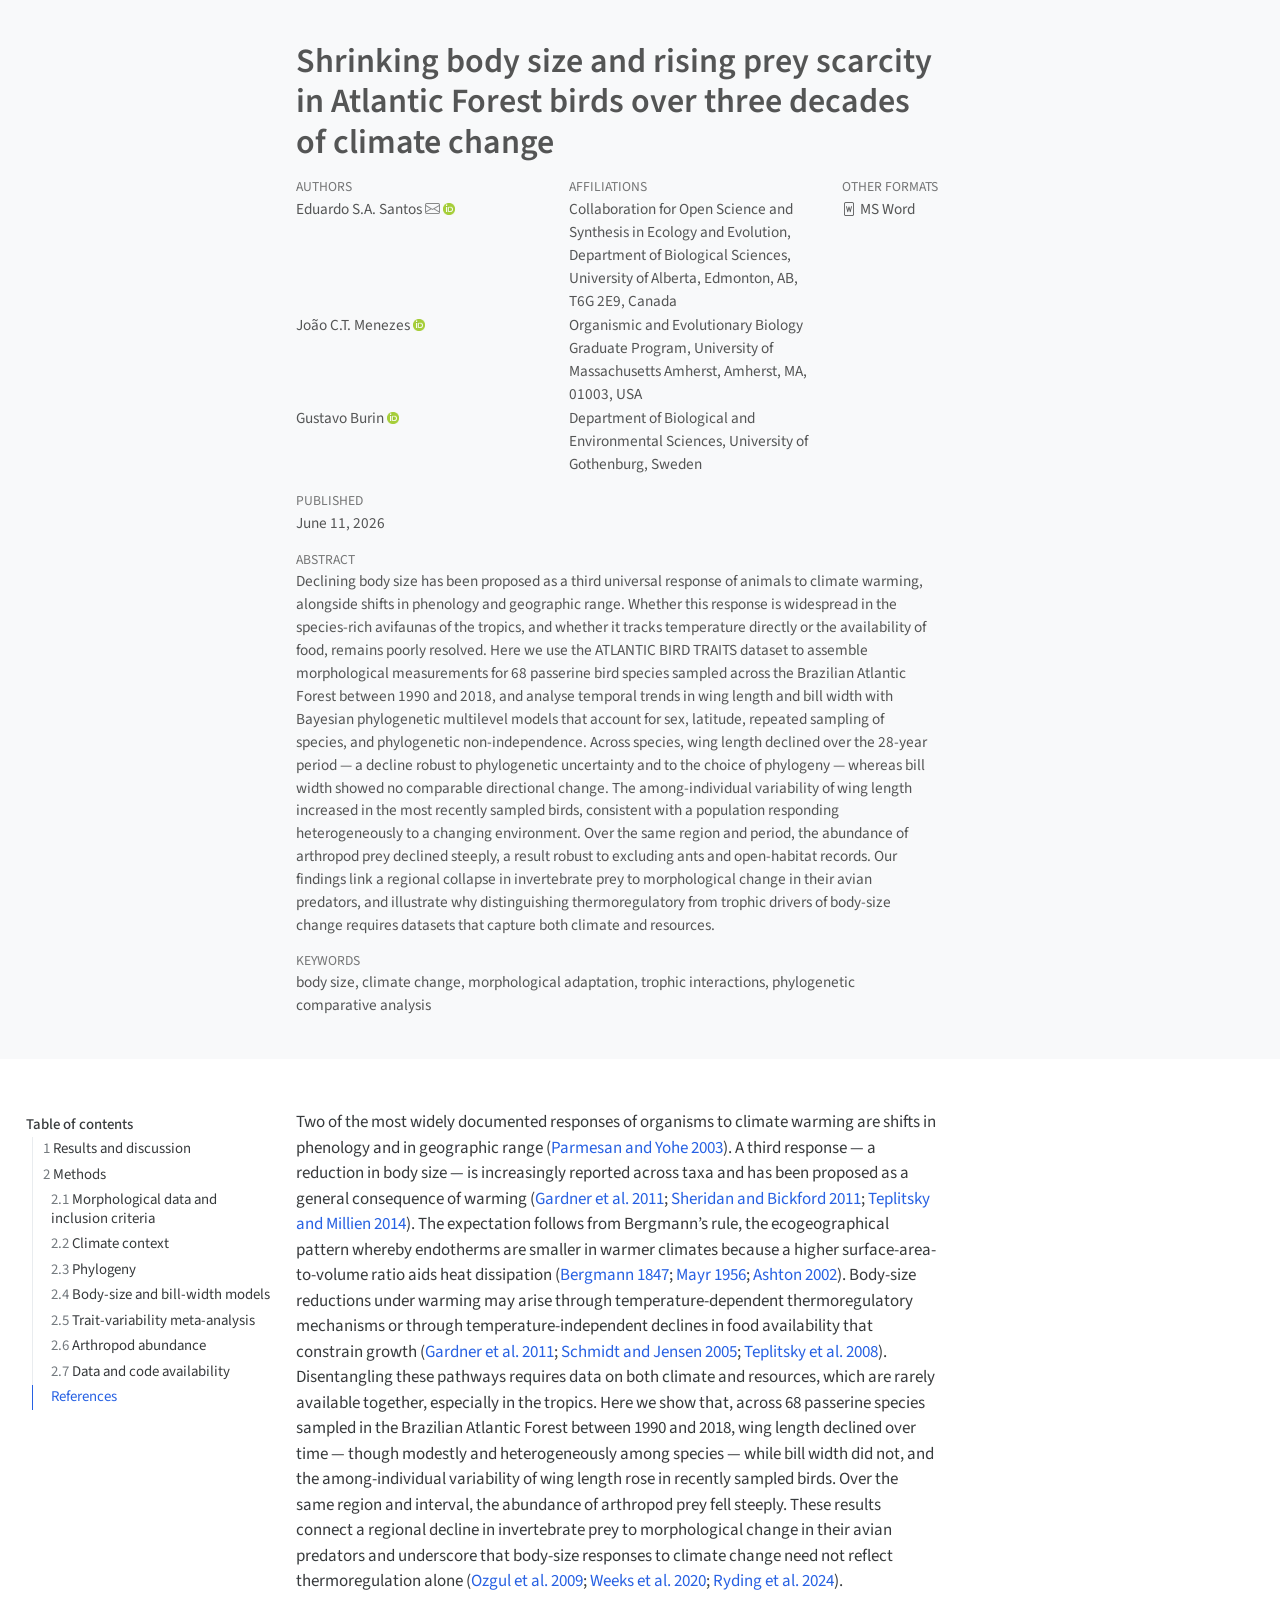
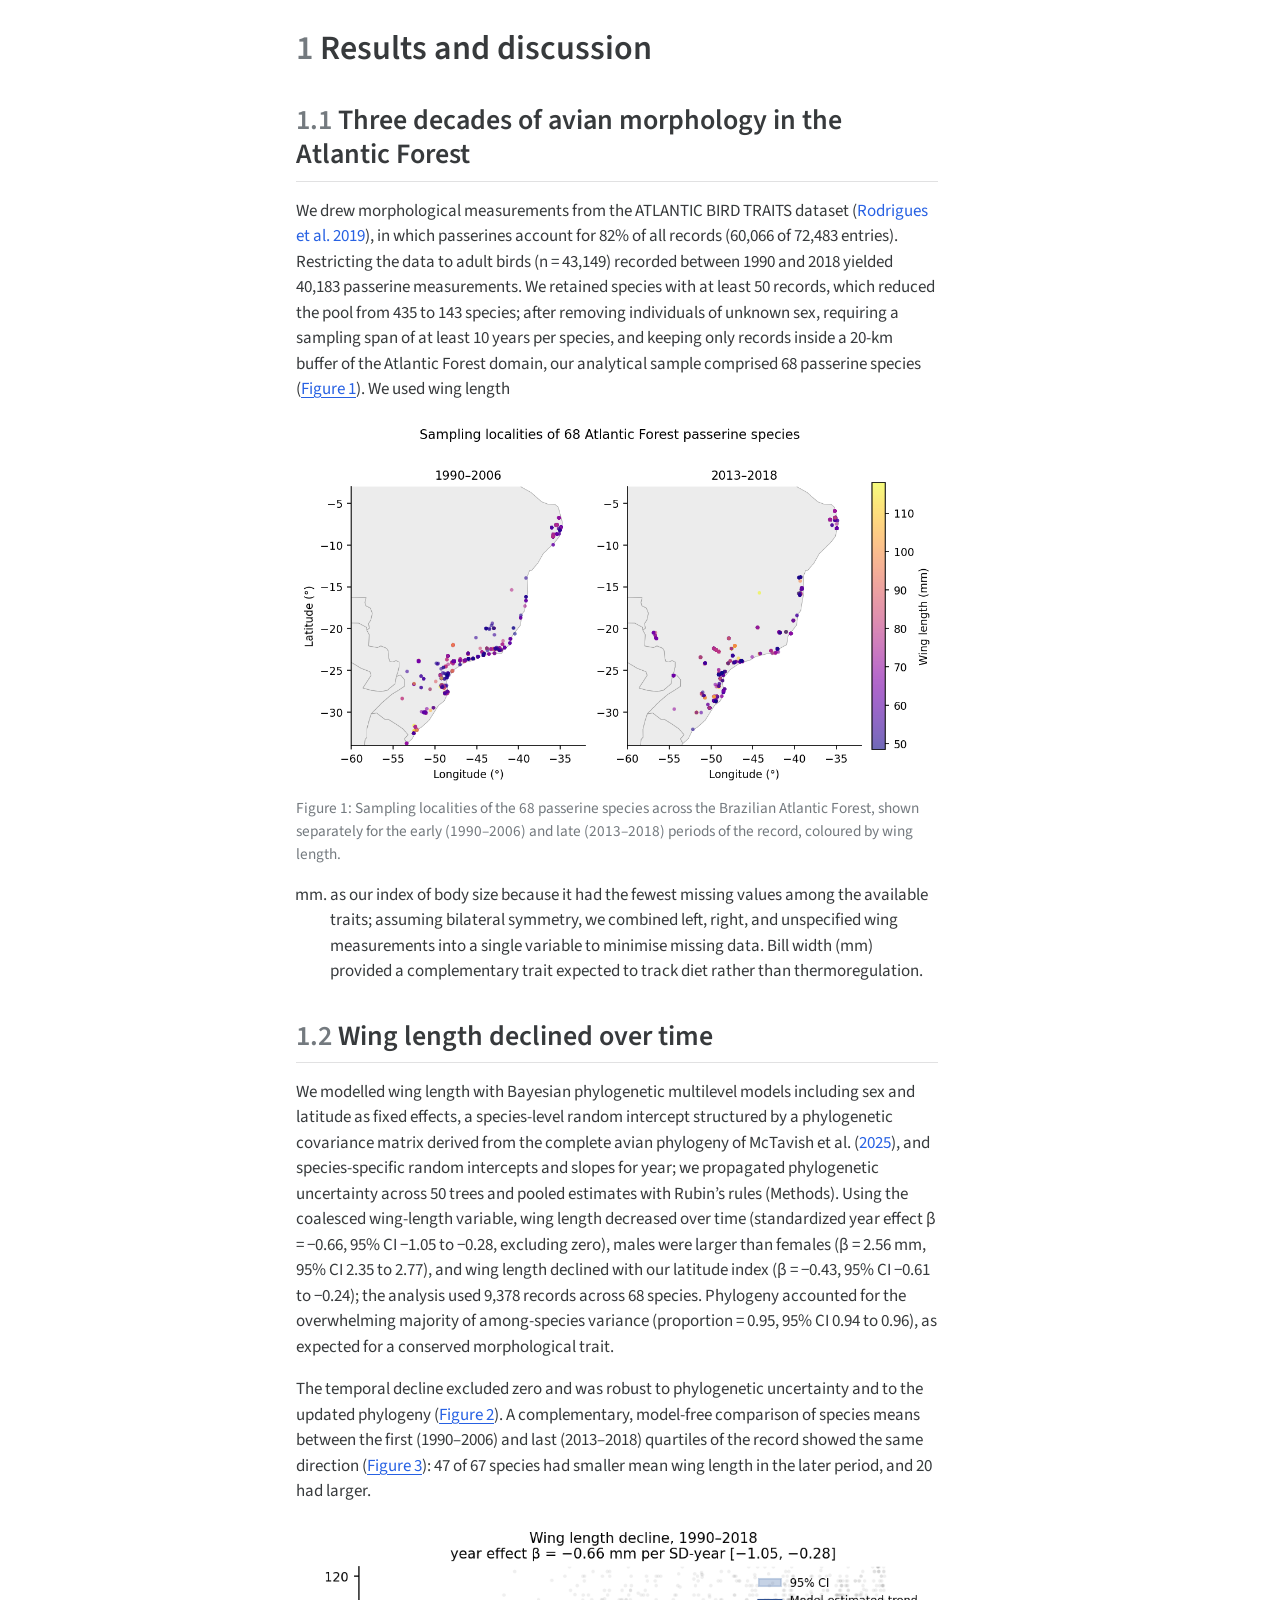
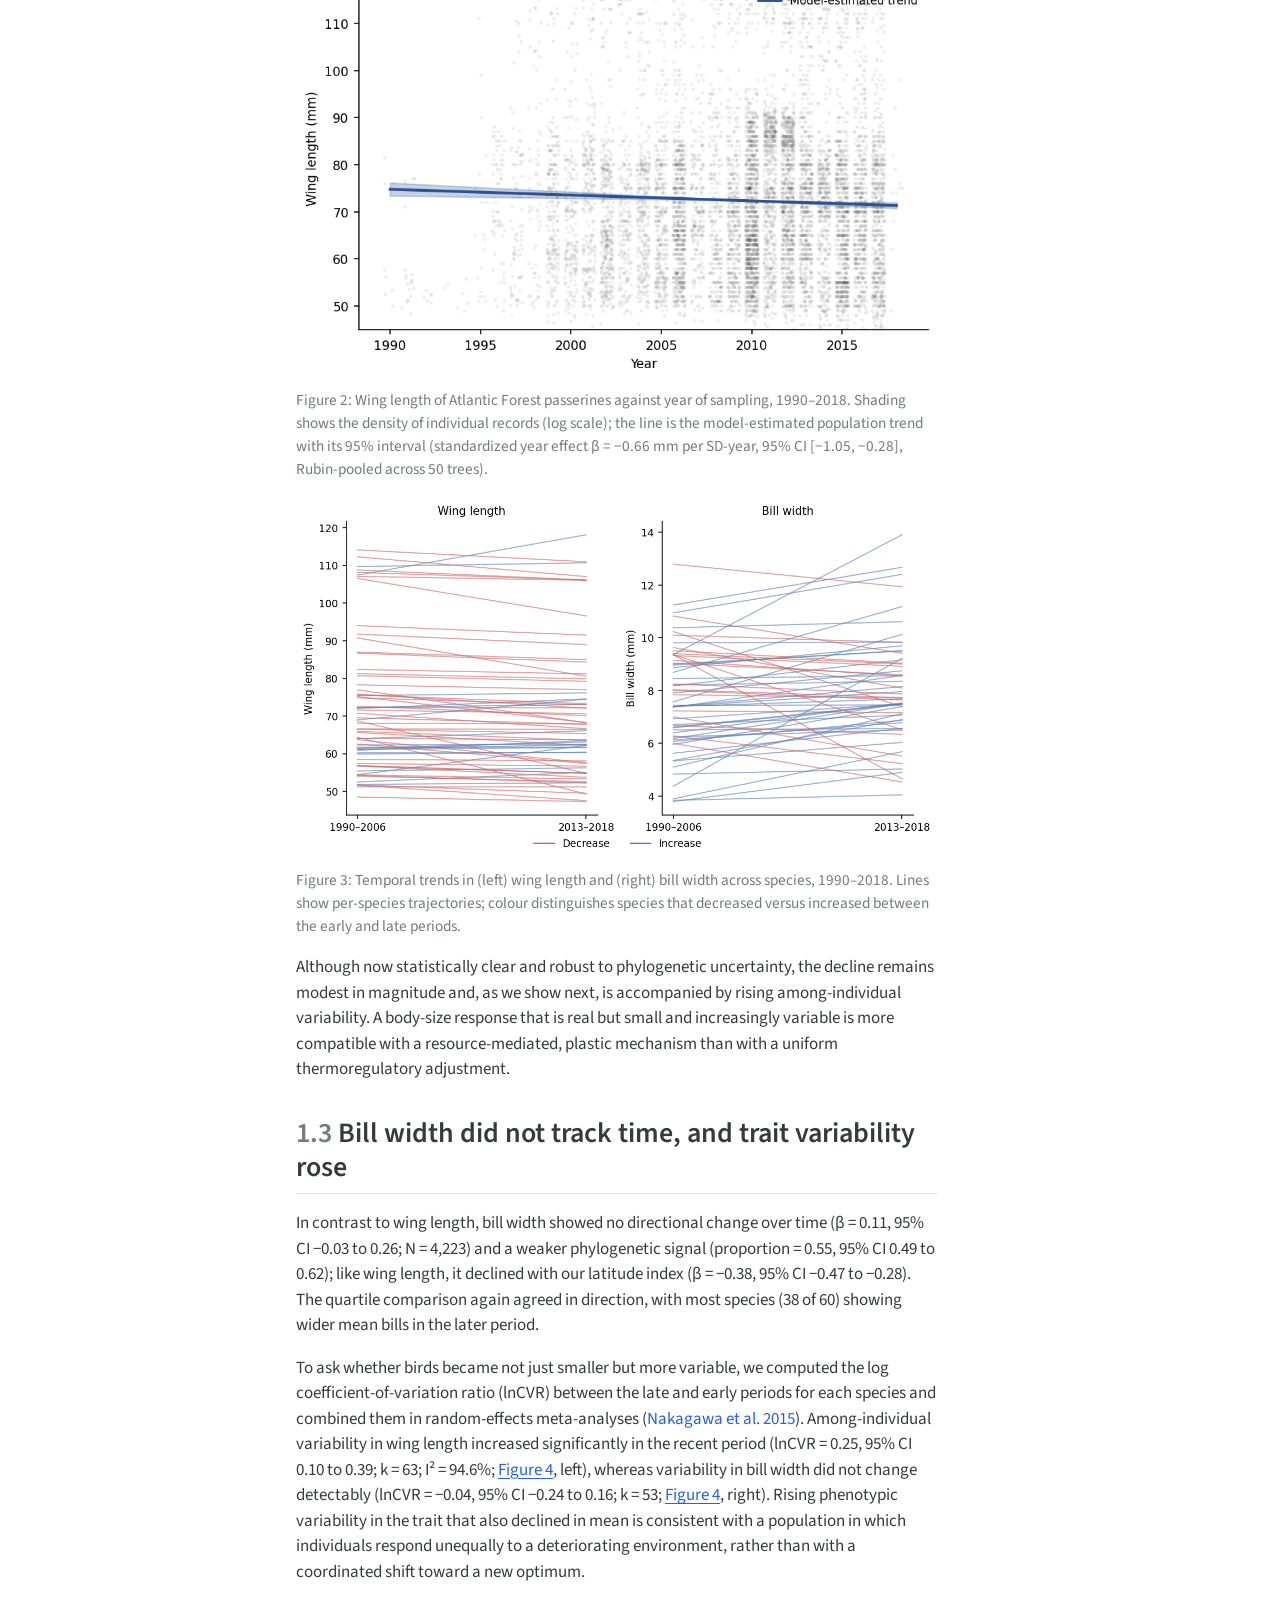
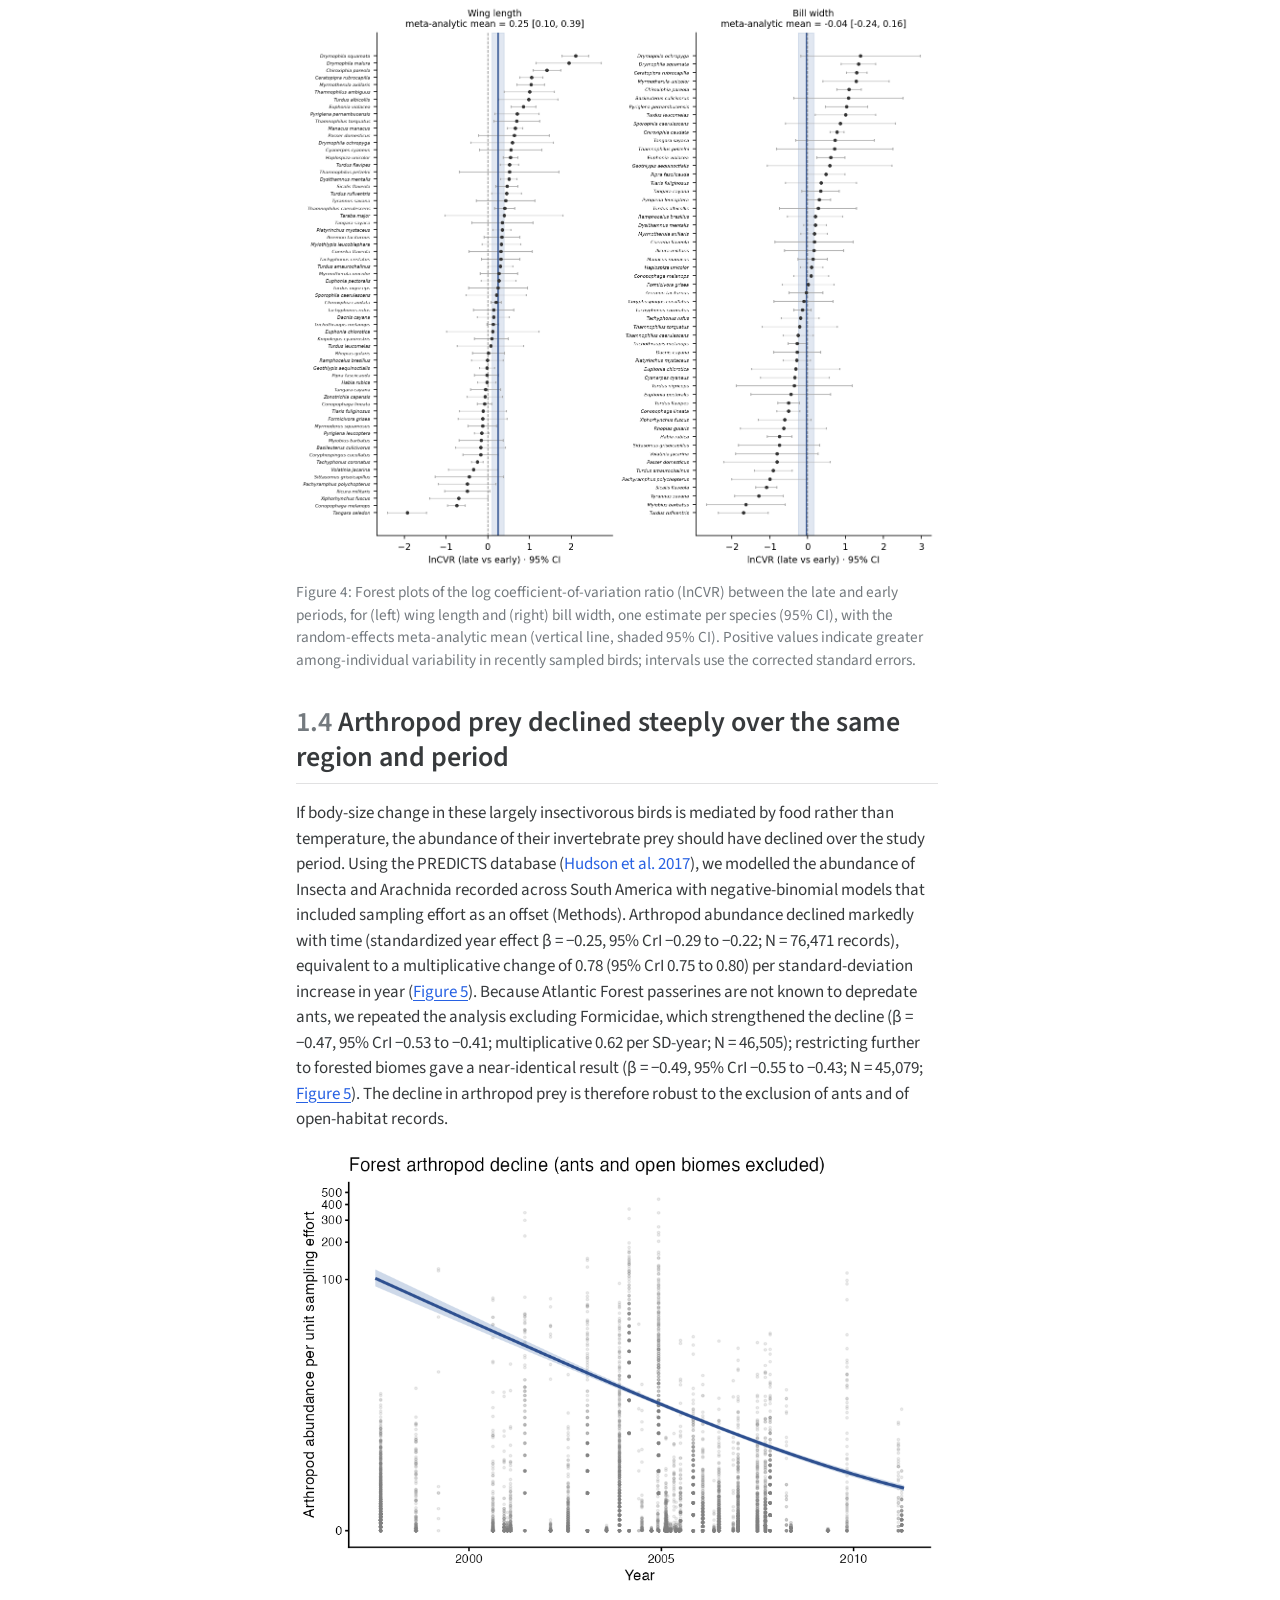
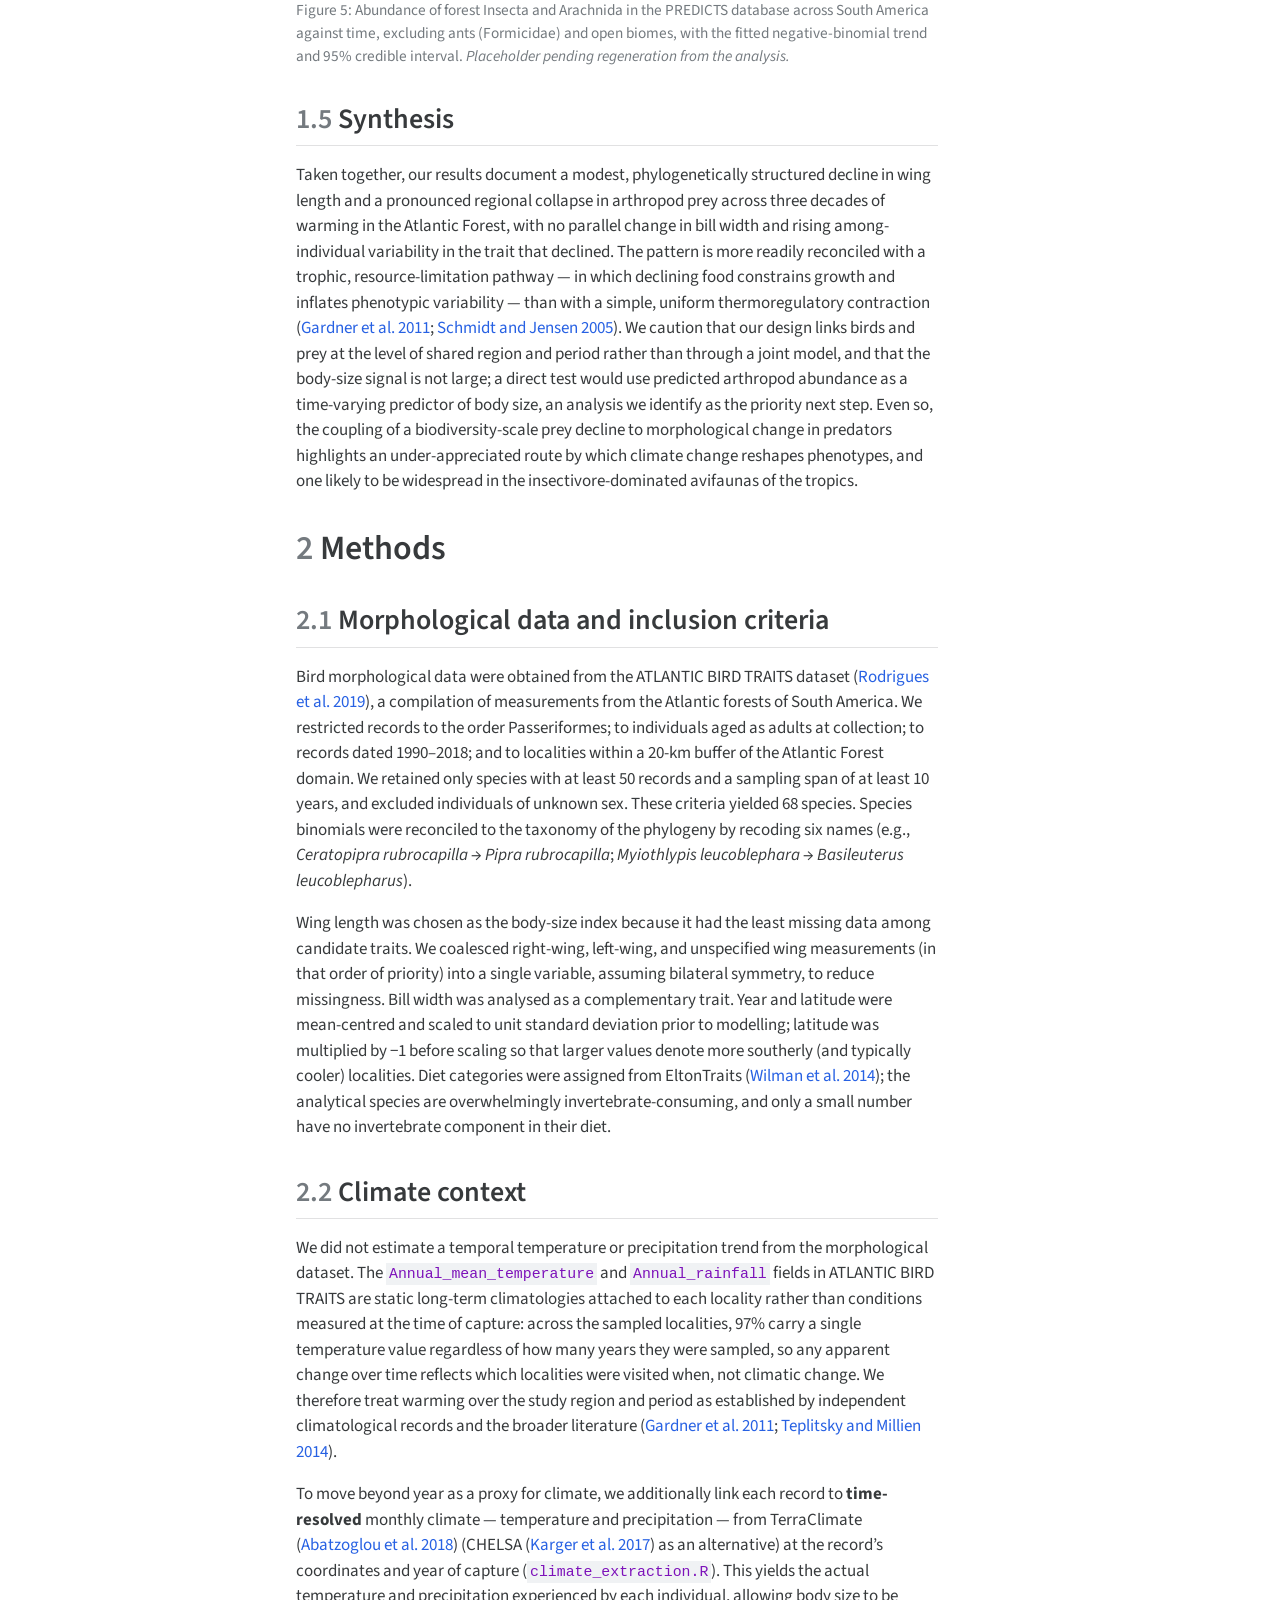
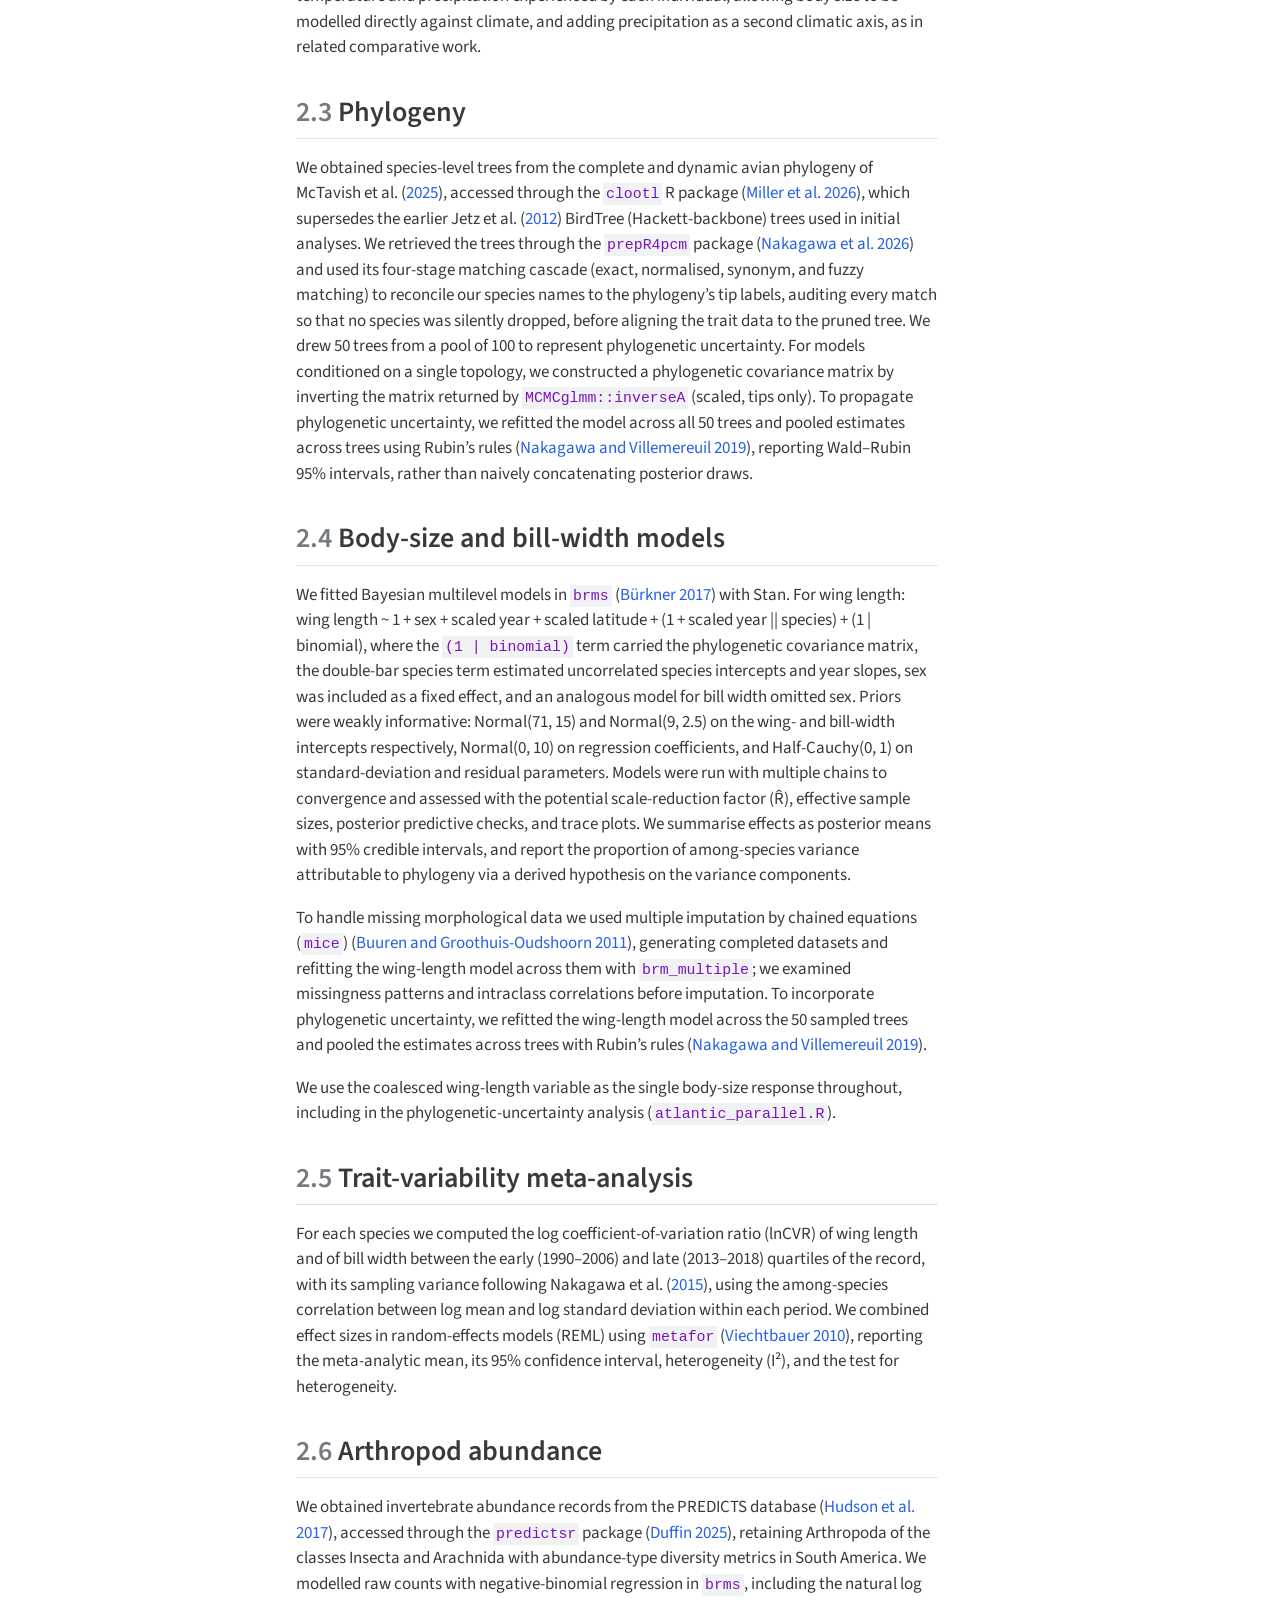
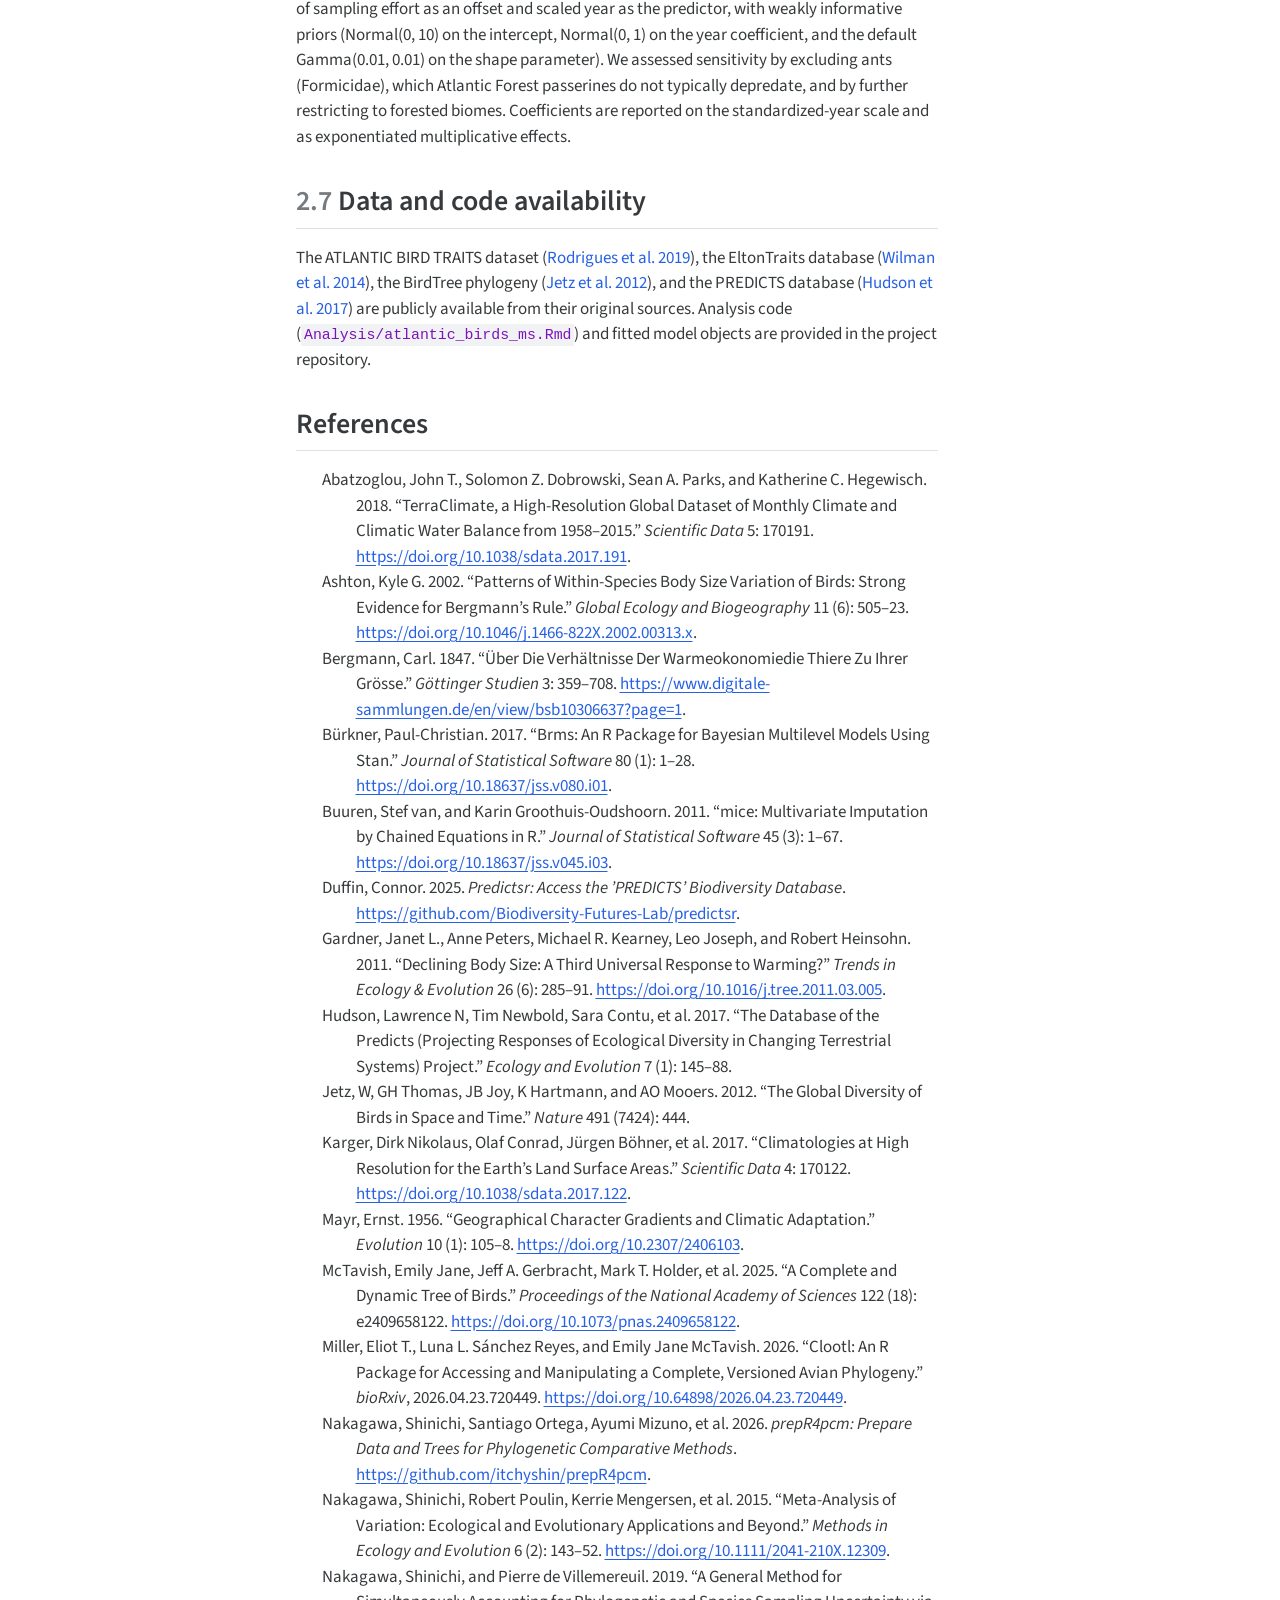
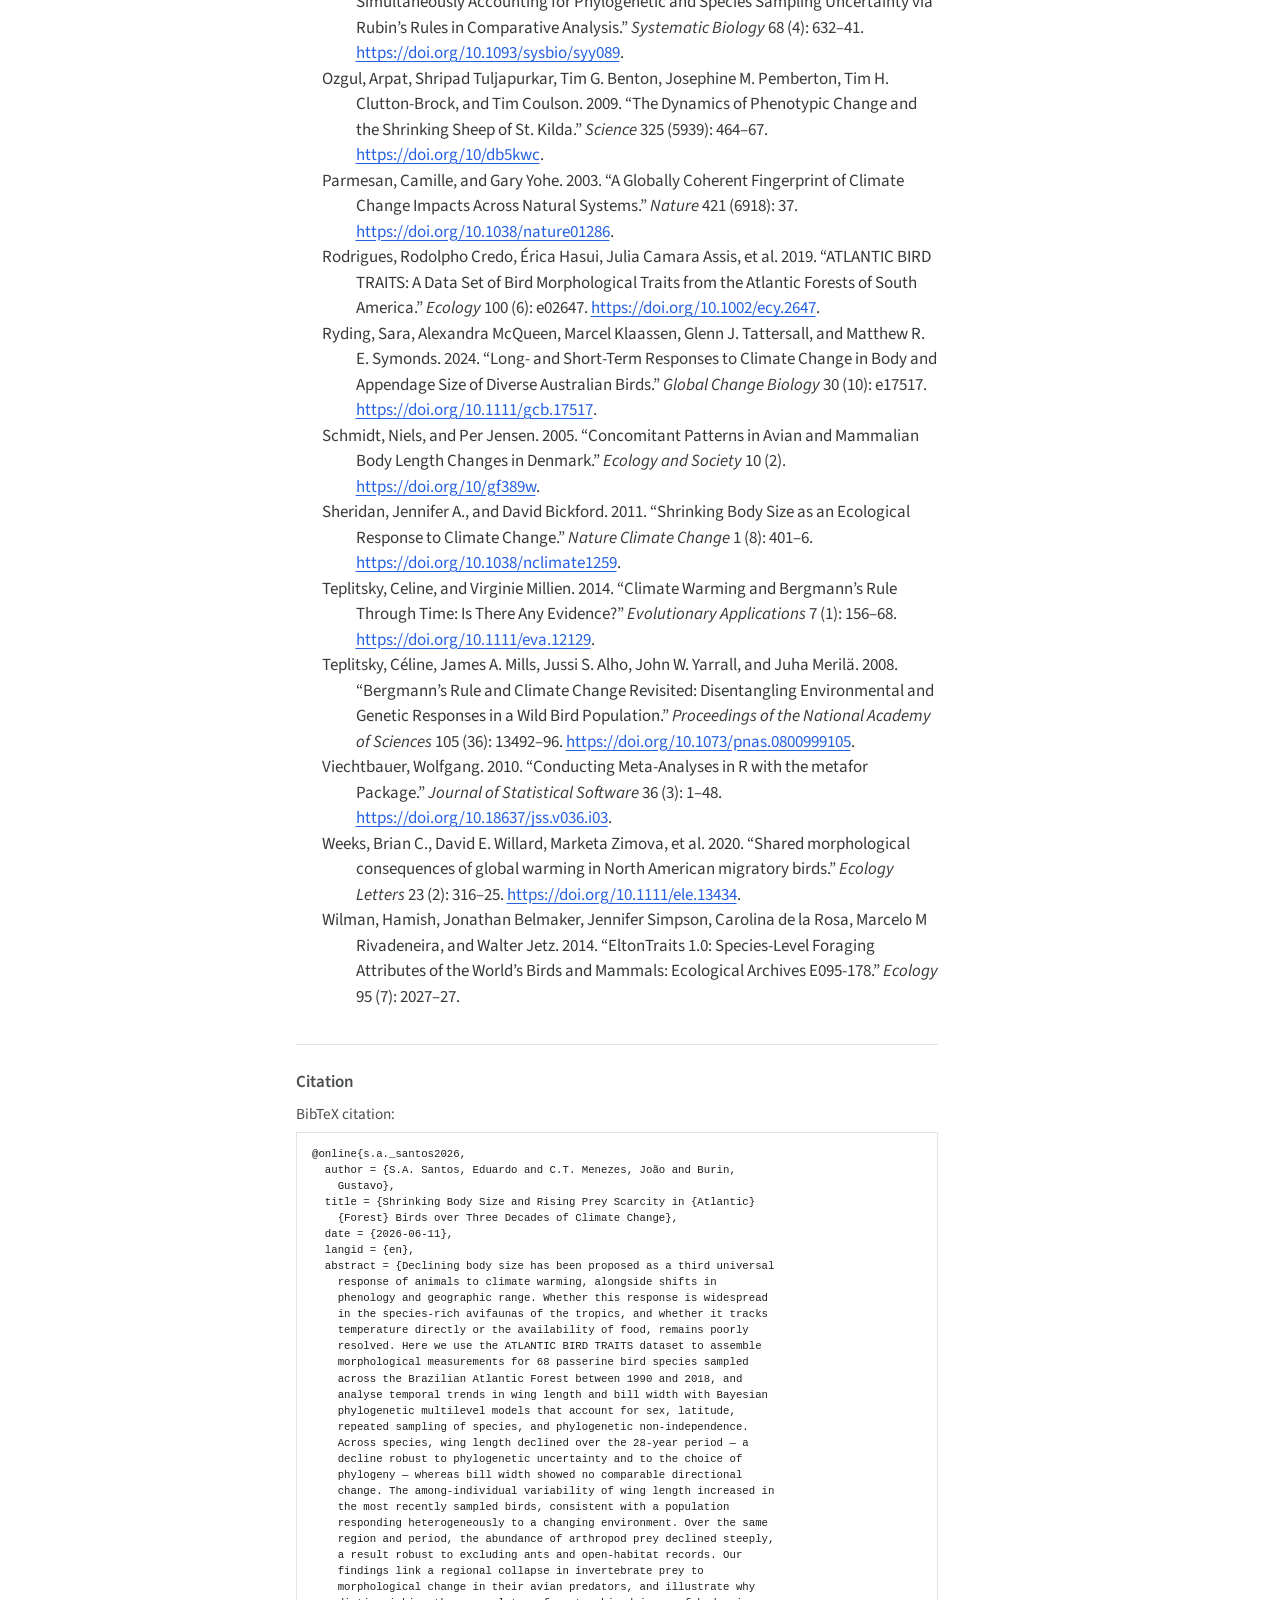
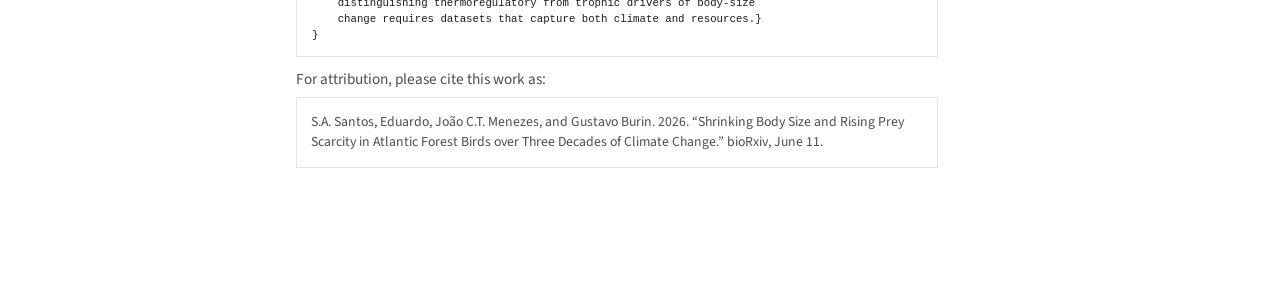
==== commit ae4566c1: "Implement drmSEM causal analysis; update WorldClim extraction, figure scripts, and manuscript text" ====
--- a/Manuscript/_manuscript/index.html
+++ b/Manuscript/_manuscript/index.html
@@ -251,7 +251,8 @@
     auto-downloads via the predictsr package (no manual CSV needed).
   - Add the repository archive DOI in Data & code availability.
 Search for [AUTHOR ACTION] for the remaining inline items.
-Figures 1–3 are real, generated from the data by make_figures.py.
+Figures 1–4 are generated by make_figures.py; Figure 5 (arthropods) is exported
+from the Rmd (export_fig_arthropods chunk).
 ================================================================
 -->
 <p>Two of the most widely documented responses of organisms to climate warming are shifts in phenology and in geographic range <span class="citation" data-cites="parmesan_globally_2003">(<a href="#ref-parmesan_globally_2003" role="doc-biblioref">Parmesan and Yohe 2003</a>)</span>. A third response — a reduction in body size — is increasingly reported across taxa and has been proposed as a general consequence of warming <span class="citation" data-cites="gardner_declining_2011 sheridan_shrinking_2011 teplitsky_climate_2014">(<a href="#ref-gardner_declining_2011" role="doc-biblioref">Gardner et al. 2011</a>; <a href="#ref-sheridan_shrinking_2011" role="doc-biblioref">Sheridan and Bickford 2011</a>; <a href="#ref-teplitsky_climate_2014" role="doc-biblioref">Teplitsky and Millien 2014</a>)</span>. The expectation follows from Bergmann’s rule, the ecogeographical pattern whereby endotherms are smaller in warmer climates because a higher surface-area-to-volume ratio aids heat dissipation <span class="citation" data-cites="bergmann1847 mayr1956 ashton2002a">(<a href="#ref-bergmann1847" role="doc-biblioref">Bergmann 1847</a>; <a href="#ref-mayr1956" role="doc-biblioref">Mayr 1956</a>; <a href="#ref-ashton2002a" role="doc-biblioref">Ashton 2002</a>)</span>. Body-size reductions under warming may arise through temperature-dependent thermoregulatory mechanisms or through temperature-independent declines in food availability that constrain growth <span class="citation" data-cites="gardner_declining_2011 schmidt_concomitant_2005 teplitsky_bergmanns_2008">(<a href="#ref-gardner_declining_2011" role="doc-biblioref">Gardner et al. 2011</a>; <a href="#ref-schmidt_concomitant_2005" role="doc-biblioref">Schmidt and Jensen 2005</a>; <a href="#ref-teplitsky_bergmanns_2008" role="doc-biblioref">Teplitsky et al. 2008</a>)</span>. Disentangling these pathways requires data on both climate and resources, which are rarely available together, especially in the tropics. Here we show that, across 68 passerine species sampled in the Brazilian Atlantic Forest between 1990 and 2018, wing length declined over time — though modestly and heterogeneously among species — while bill width did not, and the among-individual variability of wing length rose in recently sampled birds. Over the same region and interval, the abundance of arthropod prey fell steeply. These results connect a regional decline in invertebrate prey to morphological change in their avian predators and underscore that body-size responses to climate change need not reflect thermoregulation alone <span class="citation" data-cites="ozgul2009 weeks2020 ryding2024">(<a href="#ref-ozgul2009" role="doc-biblioref">Ozgul et al. 2009</a>; <a href="#ref-weeks2020" role="doc-biblioref">Weeks et al. 2020</a>; <a href="#ref-ryding2024" role="doc-biblioref">Ryding et al. 2024</a>)</span>.</p>
@@ -263,10 +264,10 @@
 <div id="fig-map" class="quarto-float quarto-figure quarto-figure-center anchored">
 <figure class="quarto-float quarto-float-fig figure">
 <div aria-describedby="fig-map-caption-0ceaefa1-69ba-4598-a22c-09a6ac19f8ca">
-<a href="images/fig-map.png" class="lightbox" data-gallery="quarto-lightbox-gallery-1" title="Figure&nbsp;1: Sampling localities of the 68 passerine species across the Brazilian Atlantic Forest, shown separately for the early (1990–2006) and late (2013–2018) periods of the record, coloured by wing length. Generated from the source data by make_figures.py."><img src="images/fig-map.png" class="img-fluid figure-img"></a>
+<a href="images/fig-map.png" class="lightbox" data-gallery="quarto-lightbox-gallery-1" title="Figure&nbsp;1: Sampling localities of the 68 passerine species across the Brazilian Atlantic Forest, shown separately for the early (1990–2006) and late (2013–2018) periods of the record, coloured by wing length."><img src="images/fig-map.png" class="img-fluid figure-img"></a>
 </div>
 <figcaption class="quarto-float-caption-bottom quarto-float-caption quarto-float-fig" id="fig-map-caption-0ceaefa1-69ba-4598-a22c-09a6ac19f8ca">
-Figure&nbsp;1: Sampling localities of the 68 passerine species across the Brazilian Atlantic Forest, shown separately for the early (1990–2006) and late (2013–2018) periods of the record, coloured by wing length. Generated from the source data by <code>make_figures.py</code>.
+Figure&nbsp;1: Sampling localities of the 68 passerine species across the Brazilian Atlantic Forest, shown separately for the early (1990–2006) and late (2013–2018) periods of the record, coloured by wing length.
 </figcaption>
 </figure>
 </div>
@@ -277,14 +278,24 @@
 <section id="wing-length-declined-over-time" class="level2" data-number="1.2">
 <h2 data-number="1.2" class="anchored" data-anchor-id="wing-length-declined-over-time"><span class="header-section-number">1.2</span> Wing length declined over time</h2>
 <p>We modelled wing length with Bayesian phylogenetic multilevel models including sex and latitude as fixed effects, a species-level random intercept structured by a phylogenetic covariance matrix derived from the complete avian phylogeny of <span class="citation" data-cites="mctavish2025tree">McTavish et al. (<a href="#ref-mctavish2025tree" role="doc-biblioref">2025</a>)</span>, and species-specific random intercepts and slopes for year; we propagated phylogenetic uncertainty across 50 trees and pooled estimates with Rubin’s rules (Methods). Using the coalesced wing-length variable, wing length decreased over time (standardized year effect β = −0.66, 95% CI −1.05 to −0.28, excluding zero), males were larger than females (β = 2.56 mm, 95% CI 2.35 to 2.77), and wing length declined with our latitude index (β = −0.43, 95% CI −0.61 to −0.24); the analysis used 9,378 records across 68 species. Phylogeny accounted for the overwhelming majority of among-species variance (proportion = 0.95, 95% CI 0.94 to 0.96), as expected for a conserved morphological trait.</p>
-<p>The temporal decline excluded zero and was robust to phylogenetic uncertainty and to the updated phylogeny (<a href="#fig-trends" class="quarto-xref">Figure&nbsp;2</a>). A complementary, model-free comparison of species means between the first (1990–2006) and last (2013–2018) quartiles of the record showed the same direction: 47 of 67 species had smaller mean wing length in the later period, and 20 had larger.</p>
+<p>The temporal decline excluded zero and was robust to phylogenetic uncertainty and to the updated phylogeny (<a href="#fig-wingtrend" class="quarto-xref">Figure&nbsp;2</a>). A complementary, model-free comparison of species means between the first (1990–2006) and last (2013–2018) quartiles of the record showed the same direction (<a href="#fig-trends" class="quarto-xref">Figure&nbsp;3</a>): 47 of 67 species had smaller mean wing length in the later period, and 20 had larger.</p>
+<div id="fig-wingtrend" class="quarto-float quarto-figure quarto-figure-center anchored">
+<figure class="quarto-float quarto-float-fig figure">
+<div aria-describedby="fig-wingtrend-caption-0ceaefa1-69ba-4598-a22c-09a6ac19f8ca">
+<a href="images/fig-wingtrend.png" class="lightbox" data-gallery="quarto-lightbox-gallery-2" title="Figure&nbsp;2: Wing length of Atlantic Forest passerines against year of sampling, 1990–2018. Shading shows the density of individual records (log scale); the line is the model-estimated population trend with its 95% interval (standardized year effect β = −0.66 mm per SD-year, 95% CI [−1.05, −0.28], Rubin-pooled across 50 trees)."><img src="images/fig-wingtrend.png" class="img-fluid figure-img"></a>
+</div>
+<figcaption class="quarto-float-caption-bottom quarto-float-caption quarto-float-fig" id="fig-wingtrend-caption-0ceaefa1-69ba-4598-a22c-09a6ac19f8ca">
+Figure&nbsp;2: Wing length of Atlantic Forest passerines against year of sampling, 1990–2018. Shading shows the density of individual records (log scale); the line is the model-estimated population trend with its 95% interval (standardized year effect β = −0.66 mm per SD-year, 95% CI [−1.05, −0.28], Rubin-pooled across 50 trees).
+</figcaption>
+</figure>
+</div>
 <div id="fig-trends" class="quarto-float quarto-figure quarto-figure-center anchored">
 <figure class="quarto-float quarto-float-fig figure">
 <div aria-describedby="fig-trends-caption-0ceaefa1-69ba-4598-a22c-09a6ac19f8ca">
-<a href="images/fig-trends.png" class="lightbox" data-gallery="quarto-lightbox-gallery-2" title="Figure&nbsp;2: Temporal trends in (left) wing length and (right) bill width across species, 1990–2018. Lines show per-species trajectories; colour distinguishes species that decreased versus increased between the early and late periods. Generated from the source data by make_figures.py."><img src="images/fig-trends.png" class="img-fluid figure-img"></a>
+<a href="images/fig-trends.png" class="lightbox" data-gallery="quarto-lightbox-gallery-3" title="Figure&nbsp;3: Temporal trends in (left) wing length and (right) bill width across species, 1990–2018. Lines show per-species trajectories; colour distinguishes species that decreased versus increased between the early and late periods."><img src="images/fig-trends.png" class="img-fluid figure-img"></a>
 </div>
 <figcaption class="quarto-float-caption-bottom quarto-float-caption quarto-float-fig" id="fig-trends-caption-0ceaefa1-69ba-4598-a22c-09a6ac19f8ca">
-Figure&nbsp;2: Temporal trends in (left) wing length and (right) bill width across species, 1990–2018. Lines show per-species trajectories; colour distinguishes species that decreased versus increased between the early and late periods. Generated from the source data by <code>make_figures.py</code>.
+Figure&nbsp;3: Temporal trends in (left) wing length and (right) bill width across species, 1990–2018. Lines show per-species trajectories; colour distinguishes species that decreased versus increased between the early and late periods.
 </figcaption>
 </figure>
 </div>
@@ -293,28 +304,28 @@
 <section id="bill-width-did-not-track-time-and-trait-variability-rose" class="level2" data-number="1.3">
 <h2 data-number="1.3" class="anchored" data-anchor-id="bill-width-did-not-track-time-and-trait-variability-rose"><span class="header-section-number">1.3</span> Bill width did not track time, and trait variability rose</h2>
 <p>In contrast to wing length, bill width showed no directional change over time (β = 0.11, 95% CI −0.03 to 0.26; N = 4,223) and a weaker phylogenetic signal (proportion = 0.55, 95% CI 0.49 to 0.62); like wing length, it declined with our latitude index (β = −0.38, 95% CI −0.47 to −0.28). The quartile comparison again agreed in direction, with most species (38 of 60) showing wider mean bills in the later period.</p>
-<p>To ask whether birds became not just smaller but more variable, we computed the log coefficient-of-variation ratio (lnCVR) between the late and early periods for each species and combined them in random-effects meta-analyses <span class="citation" data-cites="nakagawa2015metaanalysis">(<a href="#ref-nakagawa2015metaanalysis" role="doc-biblioref">Nakagawa et al. 2015</a>)</span>. Among-individual variability in wing length increased significantly in the recent period (lnCVR = 0.25, 95% CI 0.10 to 0.39; k = 63; I² = 94.6%), whereas variability in bill width did not change detectably (lnCVR = −0.04, 95% CI −0.24 to 0.16; k = 53; <a href="#fig-variability" class="quarto-xref">Figure&nbsp;3</a>). Rising phenotypic variability in the trait that also declined in mean is consistent with a population in which individuals respond unequally to a deteriorating environment, rather than with a coordinated shift toward a new optimum.</p>
+<p>To ask whether birds became not just smaller but more variable, we computed the log coefficient-of-variation ratio (lnCVR) between the late and early periods for each species and combined them in random-effects meta-analyses <span class="citation" data-cites="nakagawa2015metaanalysis">(<a href="#ref-nakagawa2015metaanalysis" role="doc-biblioref">Nakagawa et al. 2015</a>)</span>. Among-individual variability in wing length increased significantly in the recent period (lnCVR = 0.25, 95% CI 0.10 to 0.39; k = 63; I² = 94.6%; <a href="#fig-variability" class="quarto-xref">Figure&nbsp;4</a>, left), whereas variability in bill width did not change detectably (lnCVR = −0.04, 95% CI −0.24 to 0.16; k = 53; <a href="#fig-variability" class="quarto-xref">Figure&nbsp;4</a>, right). Rising phenotypic variability in the trait that also declined in mean is consistent with a population in which individuals respond unequally to a deteriorating environment, rather than with a coordinated shift toward a new optimum.</p>
 <div id="fig-variability" class="quarto-float quarto-figure quarto-figure-center anchored">
 <figure class="quarto-float quarto-float-fig figure">
 <div aria-describedby="fig-variability-caption-0ceaefa1-69ba-4598-a22c-09a6ac19f8ca">
-<a href="images/fig-variability.png" class="lightbox" data-gallery="quarto-lightbox-gallery-3" title="Figure&nbsp;3: Forest plot of the log coefficient-of-variation ratio (lnCVR) of wing length between the late and early periods, one estimate per species (95% CI), with the random-effects meta-analytic mean (vertical line, shaded 95% CI). Positive values indicate greater among-individual variability in recently sampled birds; intervals use the corrected standard errors. Generated from the source data by make_figures.py."><img src="images/fig-variability.png" class="img-fluid figure-img"></a>
+<a href="images/fig-variability.png" class="lightbox" data-gallery="quarto-lightbox-gallery-4" title="Figure&nbsp;4: Forest plots of the log coefficient-of-variation ratio (lnCVR) between the late and early periods, for (left) wing length and (right) bill width, one estimate per species (95% CI), with the random-effects meta-analytic mean (vertical line, shaded 95% CI). Positive values indicate greater among-individual variability in recently sampled birds; intervals use the corrected standard errors."><img src="images/fig-variability.png" class="img-fluid figure-img"></a>
 </div>
 <figcaption class="quarto-float-caption-bottom quarto-float-caption quarto-float-fig" id="fig-variability-caption-0ceaefa1-69ba-4598-a22c-09a6ac19f8ca">
-Figure&nbsp;3: Forest plot of the log coefficient-of-variation ratio (lnCVR) of wing length between the late and early periods, one estimate per species (95% CI), with the random-effects meta-analytic mean (vertical line, shaded 95% CI). Positive values indicate greater among-individual variability in recently sampled birds; intervals use the corrected standard errors. Generated from the source data by <code>make_figures.py</code>.
+Figure&nbsp;4: Forest plots of the log coefficient-of-variation ratio (lnCVR) between the late and early periods, for (left) wing length and (right) bill width, one estimate per species (95% CI), with the random-effects meta-analytic mean (vertical line, shaded 95% CI). Positive values indicate greater among-individual variability in recently sampled birds; intervals use the corrected standard errors.
 </figcaption>
 </figure>
 </div>
 </section>
 <section id="arthropod-prey-declined-steeply-over-the-same-region-and-period" class="level2" data-number="1.4">
 <h2 data-number="1.4" class="anchored" data-anchor-id="arthropod-prey-declined-steeply-over-the-same-region-and-period"><span class="header-section-number">1.4</span> Arthropod prey declined steeply over the same region and period</h2>
-<p>If body-size change in these largely insectivorous birds is mediated by food rather than temperature, the abundance of their invertebrate prey should have declined over the study period. Using the PREDICTS database <span class="citation" data-cites="hudson2017database">(<a href="#ref-hudson2017database" role="doc-biblioref"><span class="nocase">Hudson et al.</span> 2017</a>)</span>, we modelled the abundance of Insecta and Arachnida recorded across South America with negative-binomial models that included sampling effort as an offset (Methods). Arthropod abundance declined markedly with time (standardized year effect β = −0.25, 95% CrI −0.29 to −0.22; N = 76,471 records), equivalent to a multiplicative change of 0.78 (95% CrI 0.75 to 0.80) per standard-deviation increase in year (<a href="#fig-arthropods" class="quarto-xref">Figure&nbsp;4</a>). Because Atlantic Forest passerines are not known to depredate ants, we repeated the analysis excluding Formicidae, which strengthened the decline (β = −0.47, 95% CrI −0.53 to −0.41; multiplicative 0.62 per SD-year; N = 46,505); restricting further to forested biomes gave a near-identical result (β = −0.49, 95% CrI −0.55 to −0.43; N = 45,079). The decline in arthropod prey is therefore robust to the exclusion of ants and of open-habitat records.</p>
+<p>If body-size change in these largely insectivorous birds is mediated by food rather than temperature, the abundance of their invertebrate prey should have declined over the study period. Using the PREDICTS database <span class="citation" data-cites="hudson2017database">(<a href="#ref-hudson2017database" role="doc-biblioref"><span class="nocase">Hudson et al.</span> 2017</a>)</span>, we modelled the abundance of Insecta and Arachnida recorded across South America with negative-binomial models that included sampling effort as an offset (Methods). Arthropod abundance declined markedly with time (standardized year effect β = −0.25, 95% CrI −0.29 to −0.22; N = 76,471 records), equivalent to a multiplicative change of 0.78 (95% CrI 0.75 to 0.80) per standard-deviation increase in year (<a href="#fig-arthropods" class="quarto-xref">Figure&nbsp;5</a>). Because Atlantic Forest passerines are not known to depredate ants, we repeated the analysis excluding Formicidae, which strengthened the decline (β = −0.47, 95% CrI −0.53 to −0.41; multiplicative 0.62 per SD-year; N = 46,505); restricting further to forested biomes gave a near-identical result (β = −0.49, 95% CrI −0.55 to −0.43; N = 45,079; <a href="#fig-arthropods" class="quarto-xref">Figure&nbsp;5</a>). The decline in arthropod prey is therefore robust to the exclusion of ants and of open-habitat records.</p>
 <div id="fig-arthropods" class="quarto-float quarto-figure quarto-figure-center anchored">
 <figure class="quarto-float quarto-float-fig figure">
 <div aria-describedby="fig-arthropods-caption-0ceaefa1-69ba-4598-a22c-09a6ac19f8ca">
-<a href="images/fig-arthropods.png" class="lightbox" data-gallery="quarto-lightbox-gallery-4" title="Figure&nbsp;4: Abundance of Insecta and Arachnida in the PREDICTS database across South America as a function of time, with the fitted negative-binomial trend. Placeholder — regenerate from atlantic_birds_ms.Rmd (the predictsr data-load chunk now downloads PREDICTS automatically, then run plot_arthro_abund and the fitted-model conditional effects)."><img src="images/fig-arthropods.png" class="img-fluid figure-img"></a>
+<a href="images/fig-arthropods.png" class="lightbox" data-gallery="quarto-lightbox-gallery-5" title="Figure&nbsp;5: Abundance of forest Insecta and Arachnida in the PREDICTS database across South America against time, excluding ants (Formicidae) and open biomes, with the fitted negative-binomial trend and 95% credible interval. Placeholder pending regeneration from the analysis."><img src="images/fig-arthropods.png" class="img-fluid figure-img"></a>
 </div>
 <figcaption class="quarto-float-caption-bottom quarto-float-caption quarto-float-fig" id="fig-arthropods-caption-0ceaefa1-69ba-4598-a22c-09a6ac19f8ca">
-Figure&nbsp;4: Abundance of Insecta and Arachnida in the PREDICTS database across South America as a function of time, with the fitted negative-binomial trend. <em>Placeholder — regenerate from <code>atlantic_birds_ms.Rmd</code> (the <code>predictsr</code> data-load chunk now downloads PREDICTS automatically, then run <code>plot_arthro_abund</code> and the fitted-model conditional effects).</em>
+Figure&nbsp;5: Abundance of forest Insecta and Arachnida in the PREDICTS database across South America against time, excluding ants (Formicidae) and open biomes, with the fitted negative-binomial trend and 95% credible interval. <em>Placeholder pending regeneration from the analysis.</em>
 </figcaption>
 </figure>
 </div>
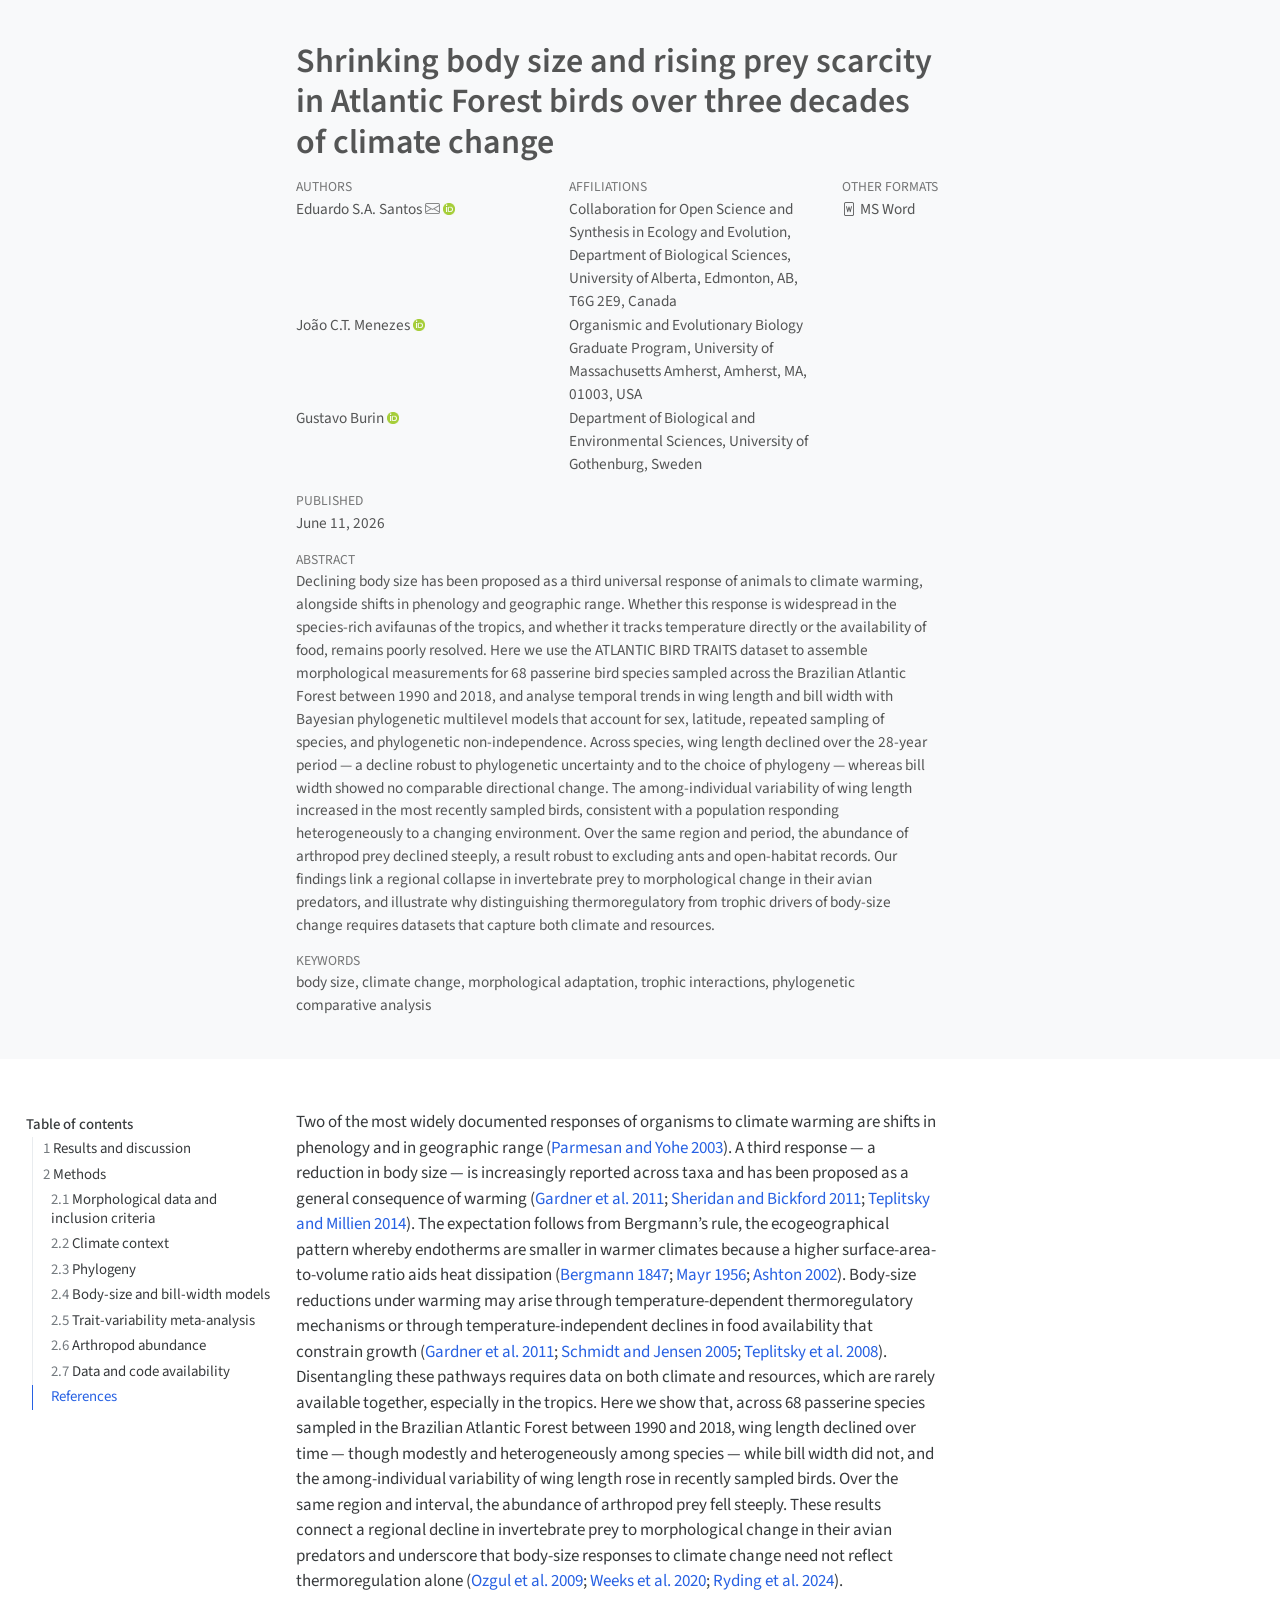
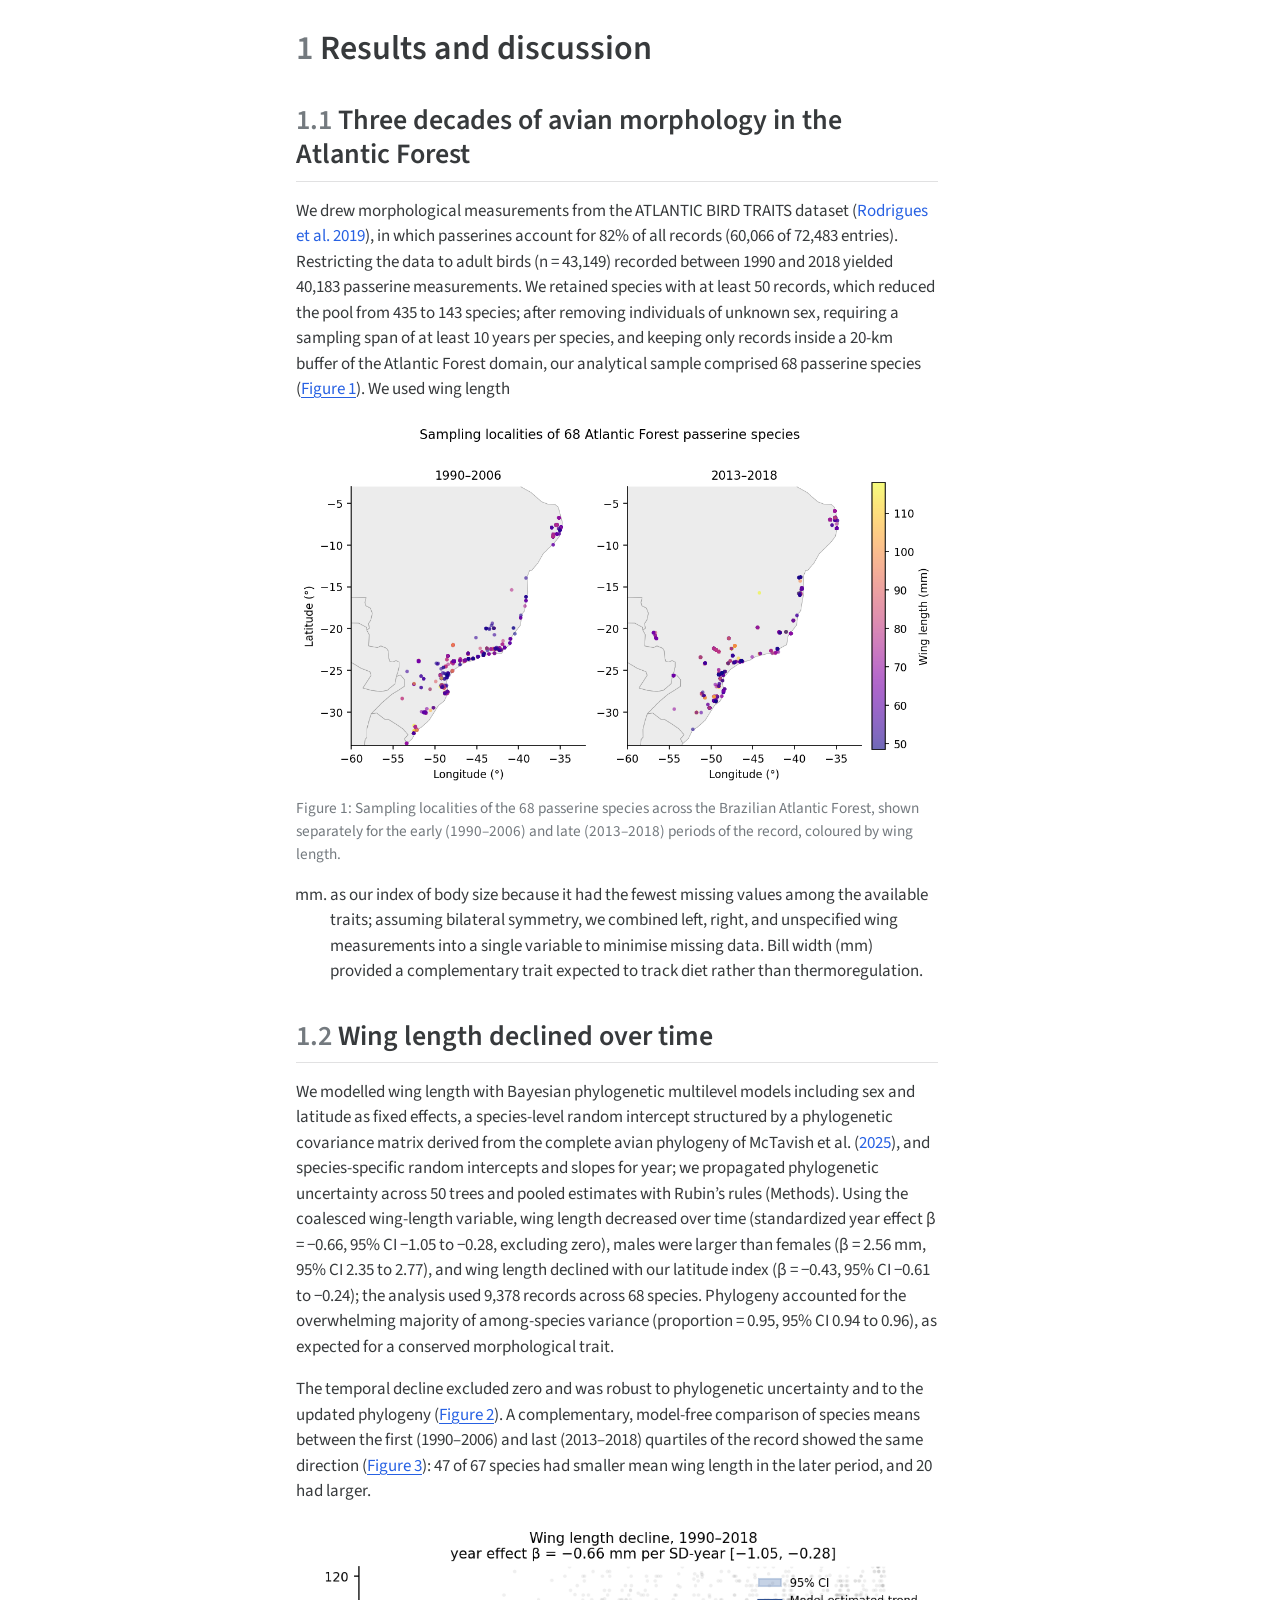
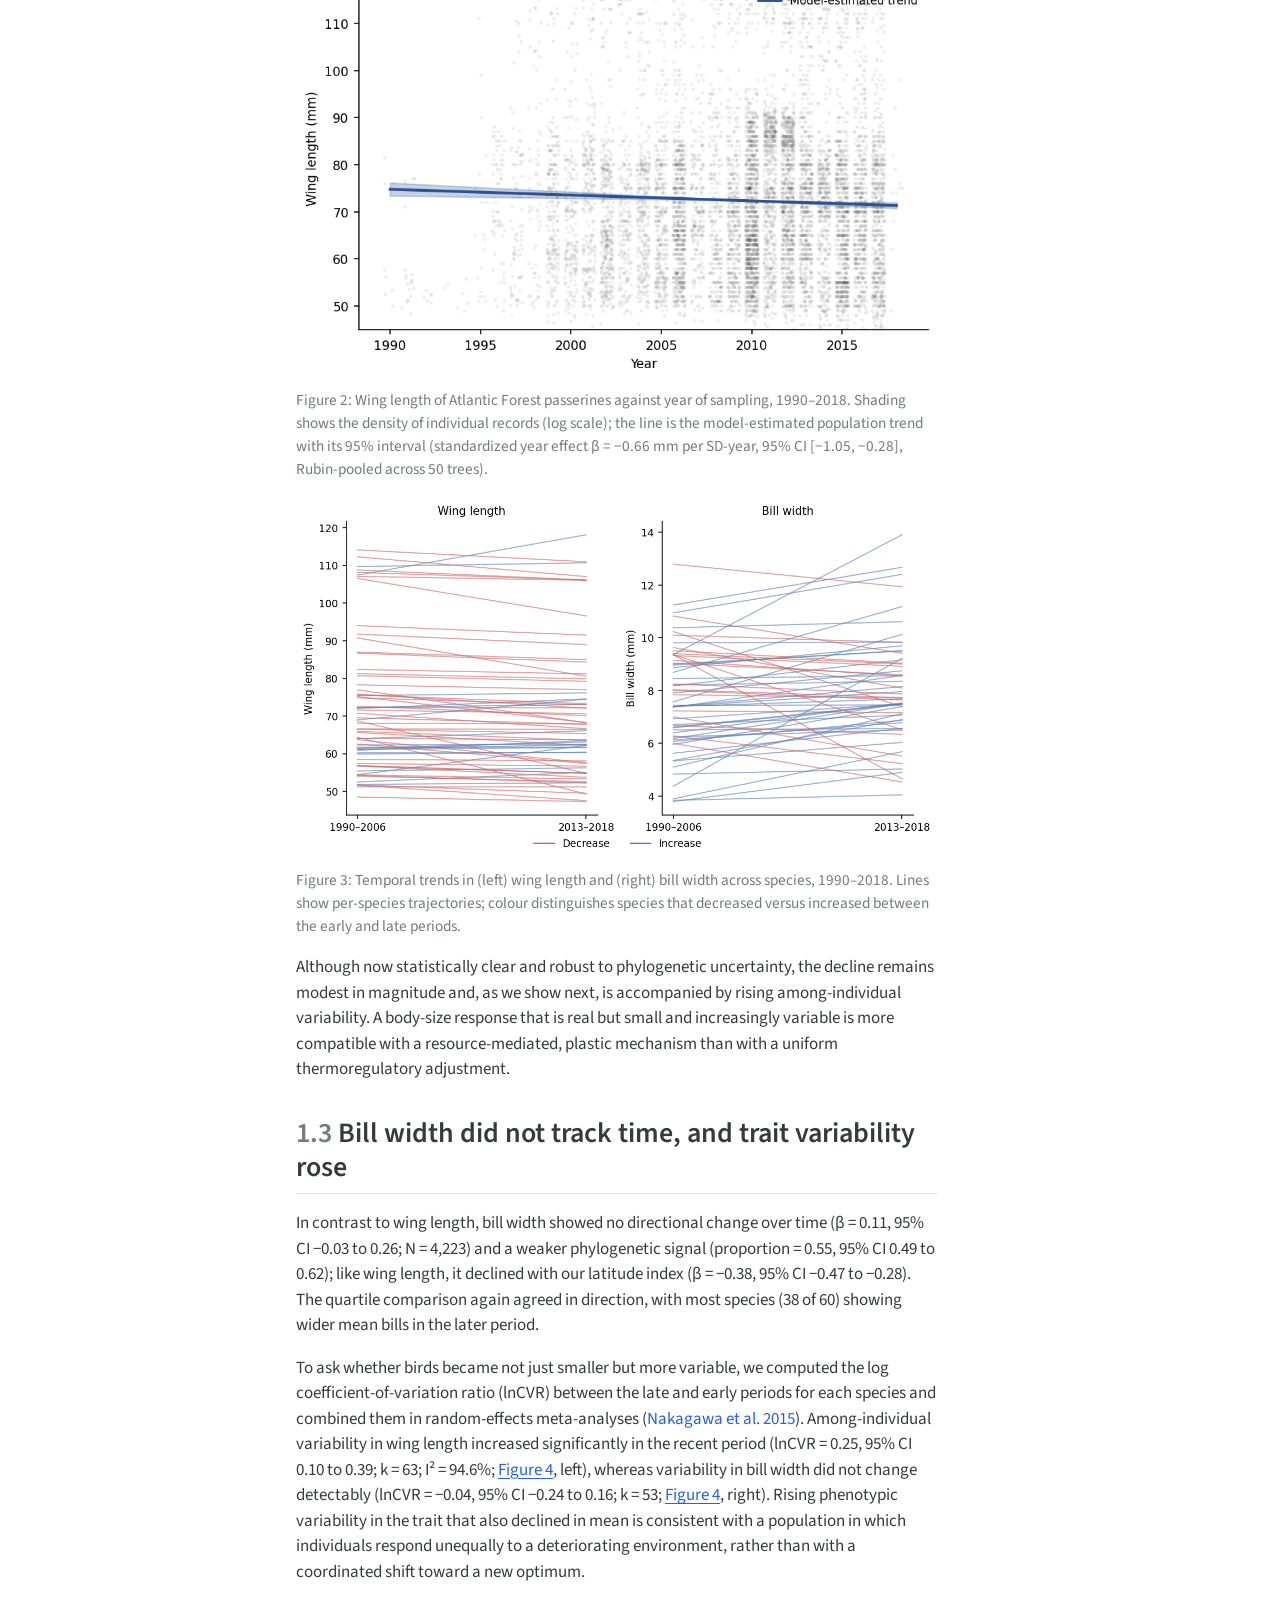
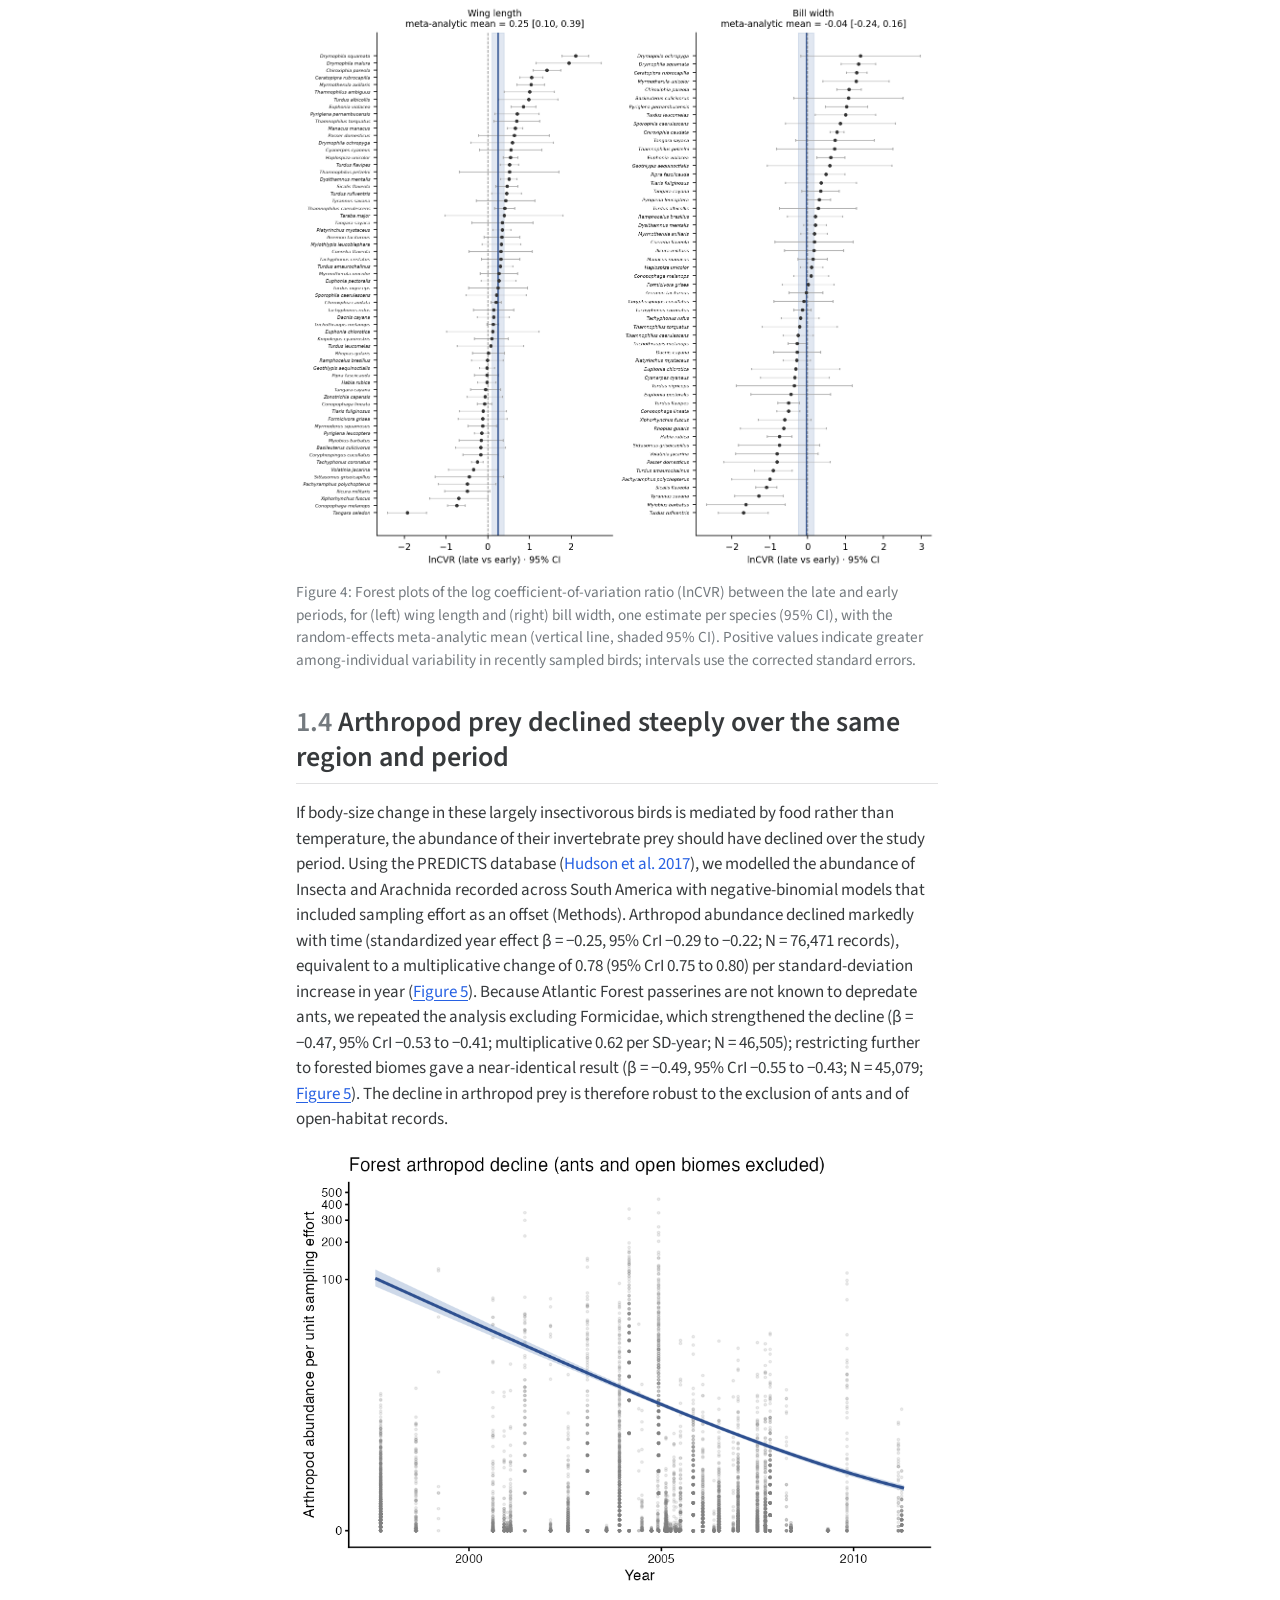
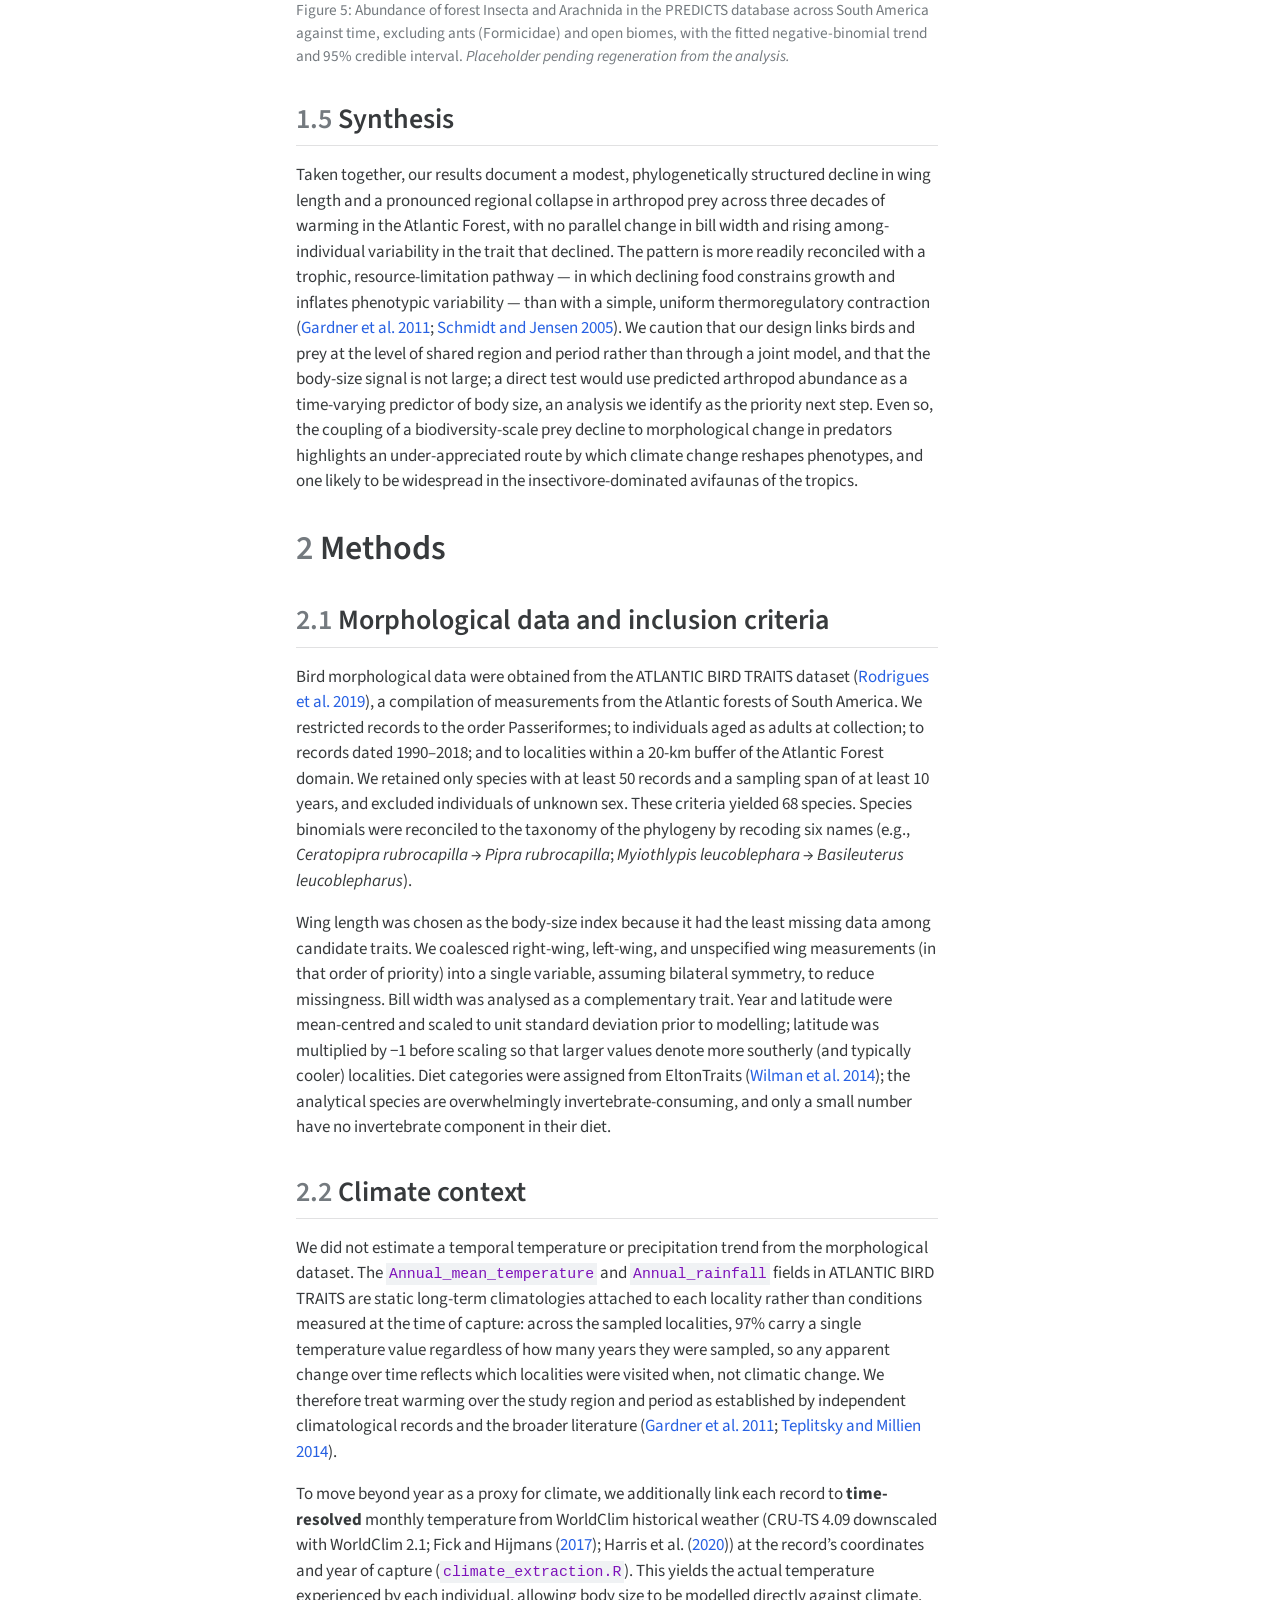
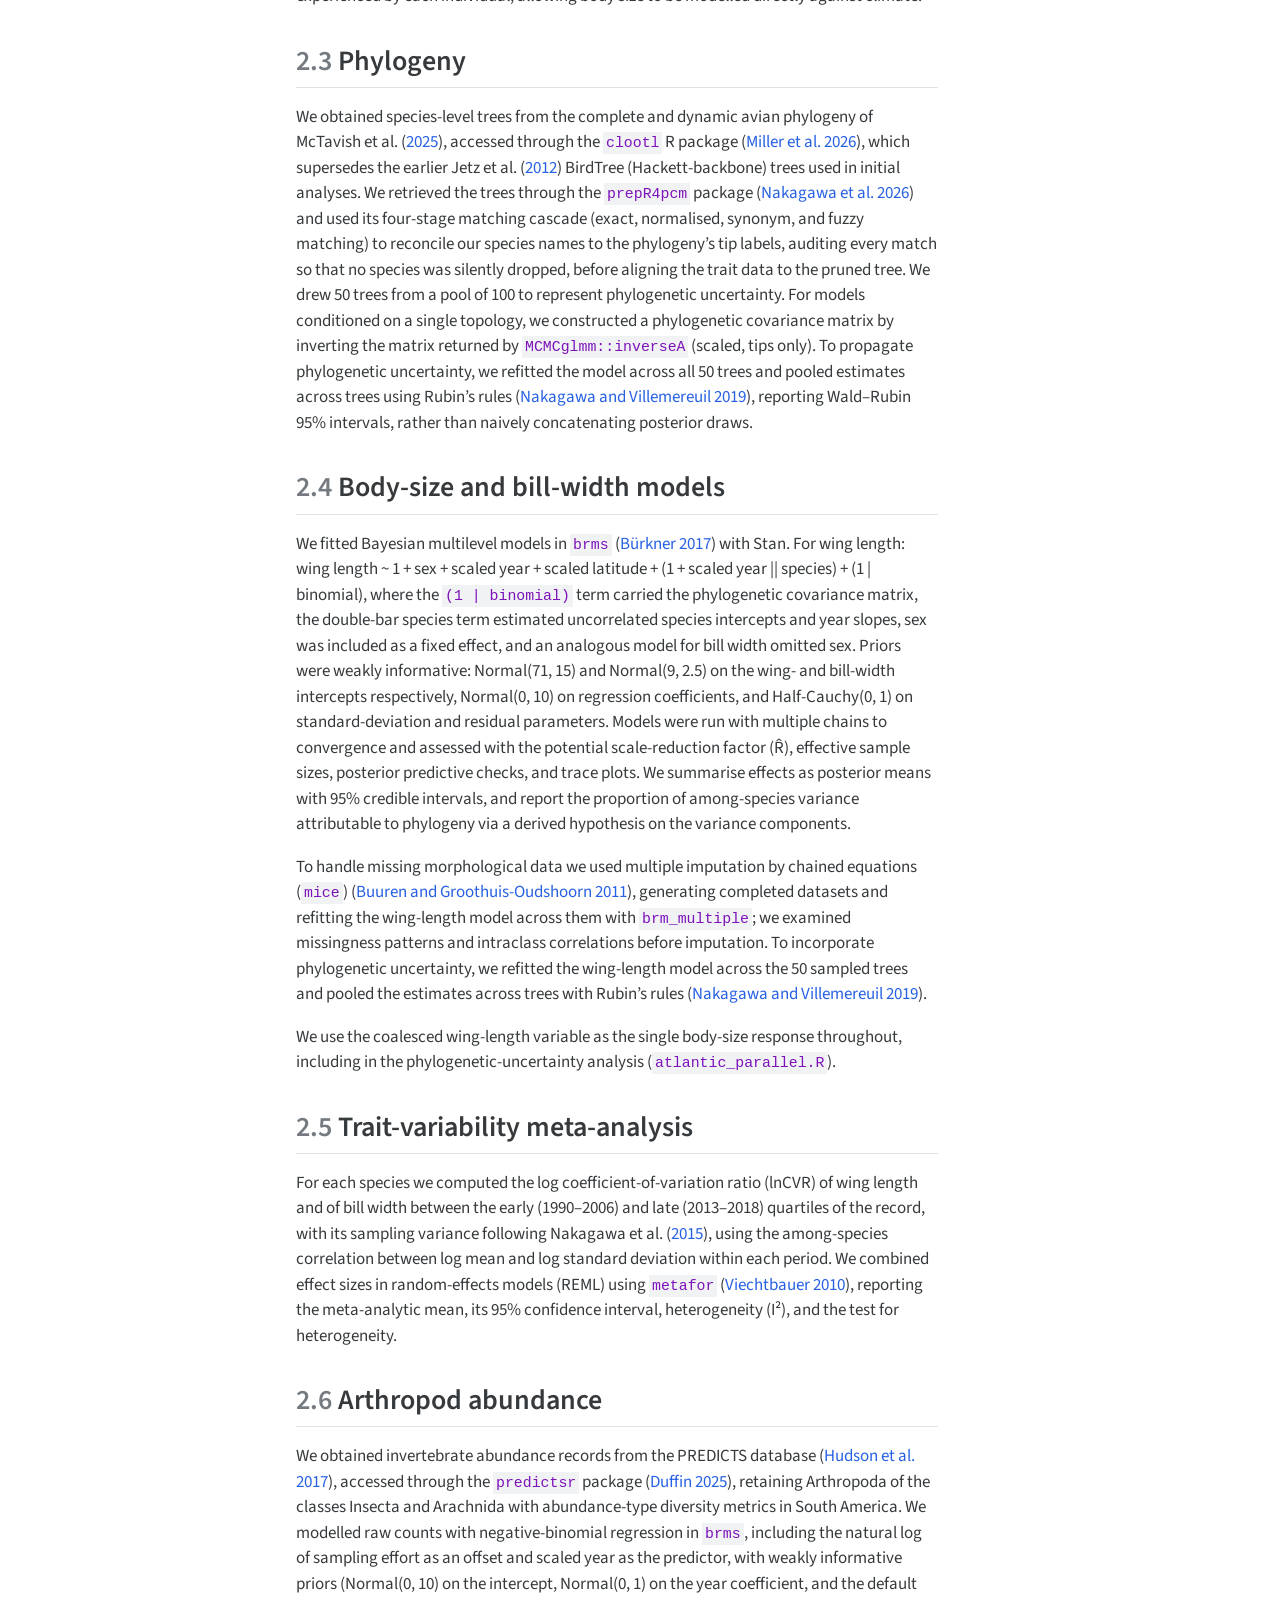
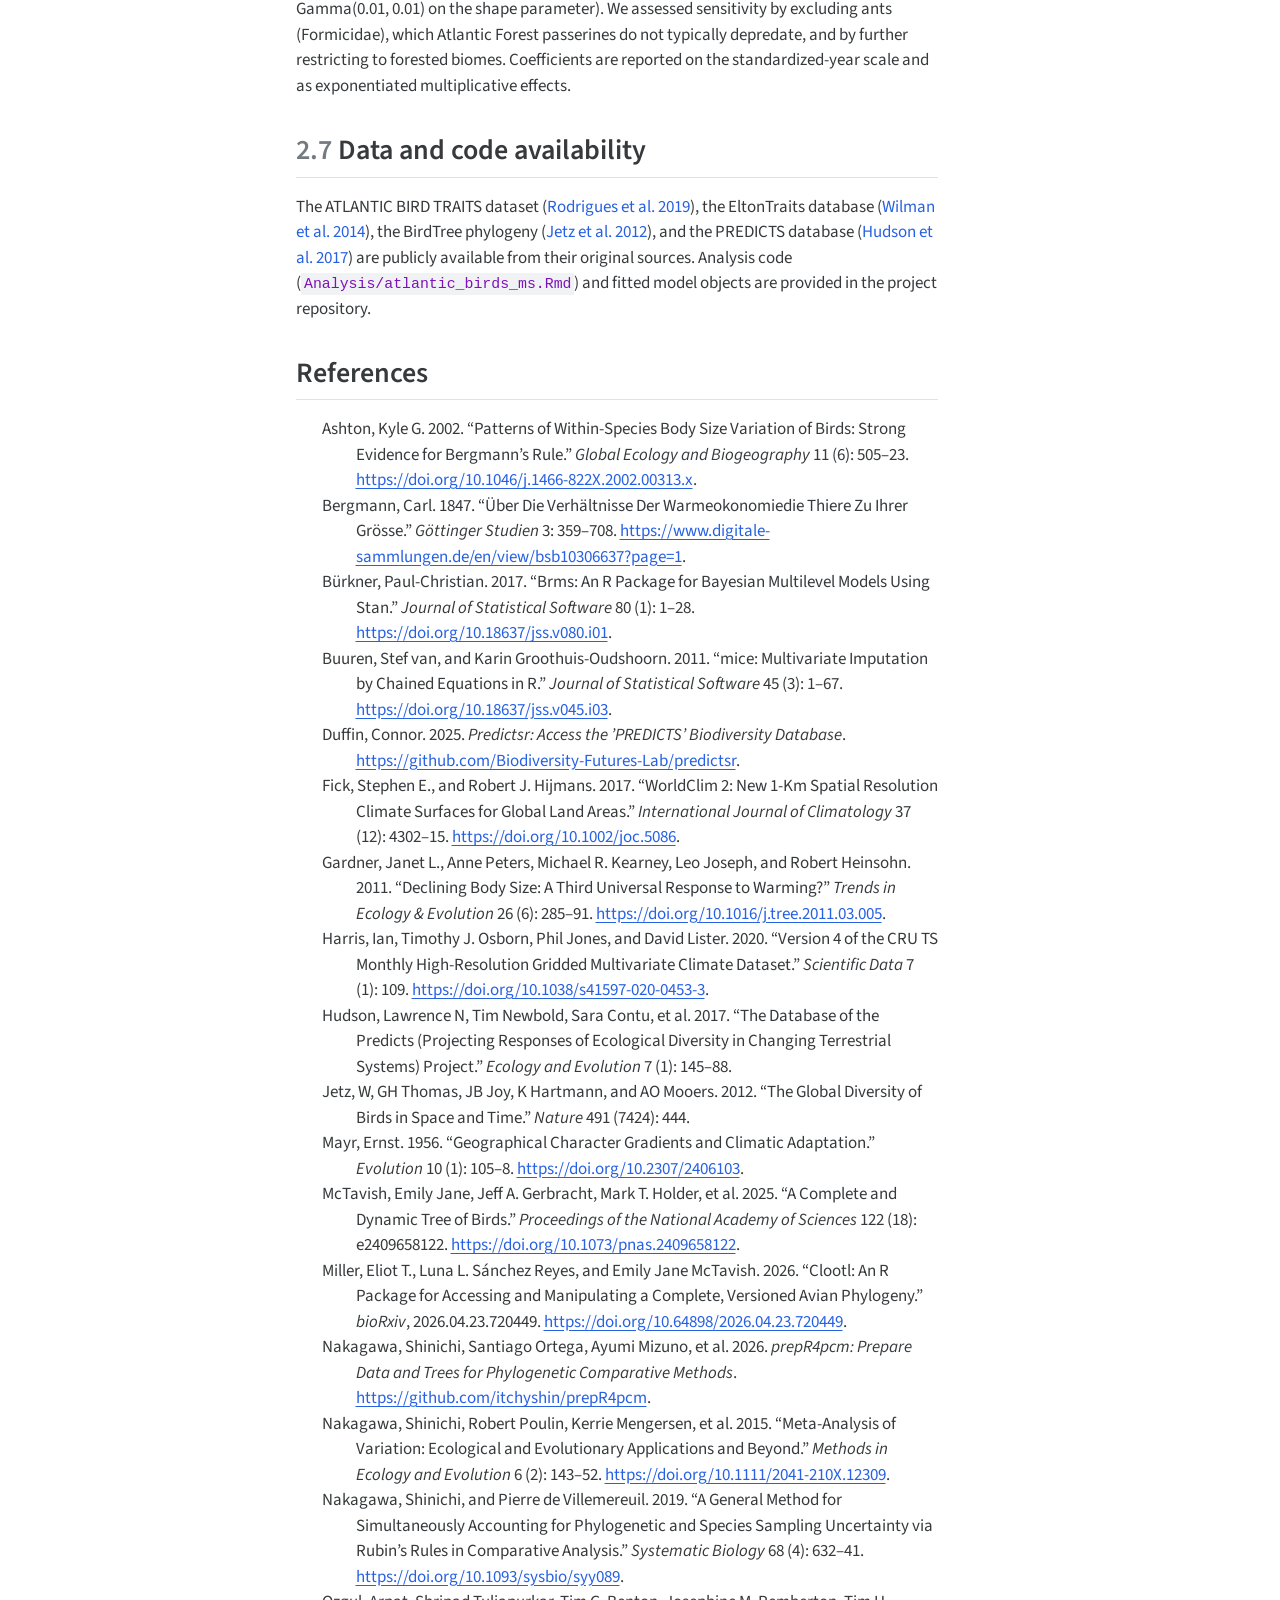
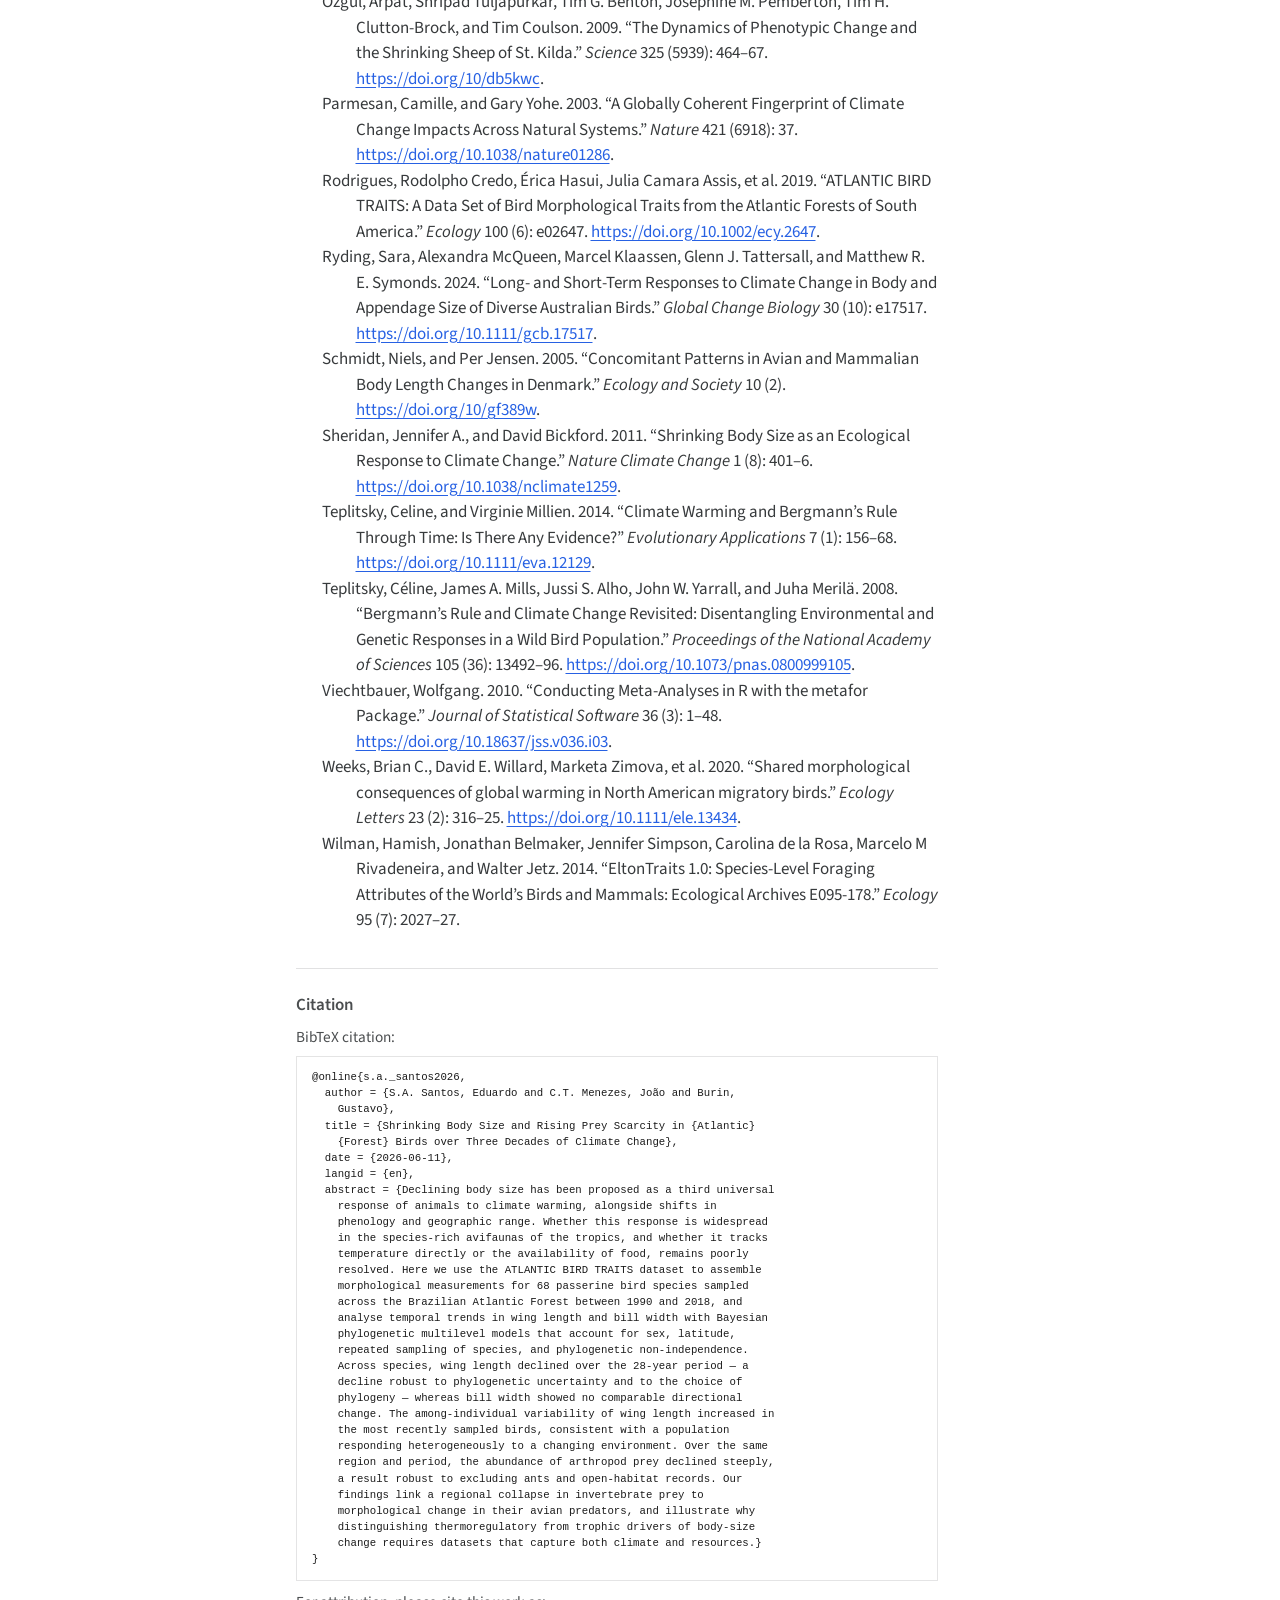
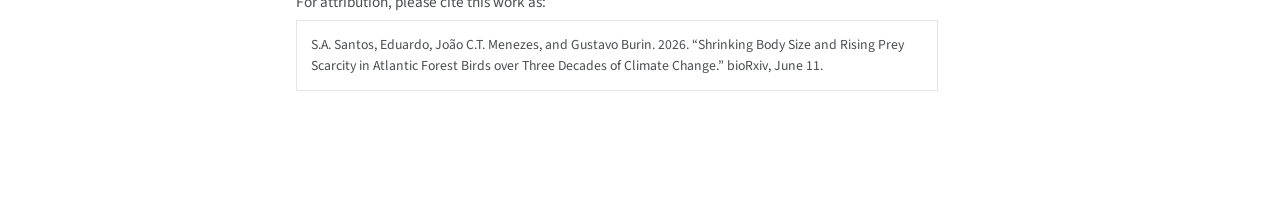
==== commit f9c0a303: "Add missing bibliography entries for WorldClim and CRU TS, and re-render manuscript" ====
--- a/Manuscript/_manuscript/index.html
+++ b/Manuscript/_manuscript/index.html
@@ -113,6 +113,8 @@
 <meta name="citation_reference" content="citation_title=Climatologies at high resolution for the earth’s land surface areas;,citation_author=Dirk Nikolaus Karger;,citation_author=Olaf Conrad;,citation_author=Jürgen Böhner;,citation_author=Tobias Kawohl;,citation_author=Holger Kreft;,citation_author=Rodrigo Wilber Soria-Auza;,citation_author=Niklaus E. Zimmermann;,citation_author=H. Peter Linder;,citation_author=Michael Kessler;,citation_publication_date=2017;,citation_cover_date=2017;,citation_year=2017;,citation_doi=10.1038/sdata.2017.122;,citation_volume=4;,citation_journal_title=Scientific Data;">
 <meta name="citation_reference" content="citation_title=prepR4pcm: Prepare data and trees for phylogenetic comparative methods;,citation_author=Shinichi Nakagawa;,citation_author=Santiago Ortega;,citation_author=Ayumi Mizuno;,citation_author=Eduardo S. A. Santos;,citation_author=Malgorzata Lagisz;,citation_author=Bhavya Jain;,citation_author=Jimuel Jr Celeste;,citation_author=Sergio Poo Hernandez;,citation_publication_date=2026;,citation_cover_date=2026;,citation_year=2026;,citation_fulltext_html_url=https://github.com/itchyshin/prepR4pcm;">
 <meta name="citation_reference" content="citation_title=Predictsr: Access the ’PREDICTS’ biodiversity database;,citation_author=Connor Duffin;,citation_publication_date=2025;,citation_cover_date=2025;,citation_year=2025;,citation_fulltext_html_url=https://github.com/Biodiversity-Futures-Lab/predictsr;">
+<meta name="citation_reference" content="citation_title=WorldClim 2: New 1-km spatial resolution climate surfaces for global land areas;,citation_author=Stephen E. Fick;,citation_author=Robert J. Hijmans;,citation_publication_date=2017;,citation_cover_date=2017;,citation_year=2017;,citation_fulltext_html_url=https://doi.org/10.1002/joc.5086;,citation_issue=12;,citation_doi=10.1002/joc.5086;,citation_volume=37;,citation_journal_title=International Journal of Climatology;">
+<meta name="citation_reference" content="citation_title=Version 4 of the CRU TS monthly high-resolution gridded multivariate climate dataset;,citation_author=Ian Harris;,citation_author=Timothy J. Osborn;,citation_author=Phil Jones;,citation_author=David Lister;,citation_publication_date=2020;,citation_cover_date=2020;,citation_year=2020;,citation_fulltext_html_url=https://doi.org/10.1038/s41597-020-0453-3;,citation_issue=1;,citation_doi=10.1038/s41597-020-0453-3;,citation_volume=7;,citation_journal_title=Scientific Data;">
 </head>
 
 <body class="quarto-light">
@@ -345,10 +347,11 @@
 <section id="climate-context" class="level2" data-number="2.2">
 <h2 data-number="2.2" class="anchored" data-anchor-id="climate-context"><span class="header-section-number">2.2</span> Climate context</h2>
 <p>We did not estimate a temporal temperature or precipitation trend from the morphological dataset. The <code>Annual_mean_temperature</code> and <code>Annual_rainfall</code> fields in ATLANTIC BIRD TRAITS are static long-term climatologies attached to each locality rather than conditions measured at the time of capture: across the sampled localities, 97% carry a single temperature value regardless of how many years they were sampled, so any apparent change over time reflects which localities were visited when, not climatic change. We therefore treat warming over the study region and period as established by independent climatological records and the broader literature <span class="citation" data-cites="gardner_declining_2011 teplitsky_climate_2014">(<a href="#ref-gardner_declining_2011" role="doc-biblioref">Gardner et al. 2011</a>; <a href="#ref-teplitsky_climate_2014" role="doc-biblioref">Teplitsky and Millien 2014</a>)</span>.</p>
-<p>To move beyond year as a proxy for climate, we additionally link each record to <strong>time-resolved</strong> monthly climate — temperature and precipitation — from TerraClimate <span class="citation" data-cites="abatzoglou2018terraclimate">(<a href="#ref-abatzoglou2018terraclimate" role="doc-biblioref">Abatzoglou et al. 2018</a>)</span> (CHELSA <span class="citation" data-cites="karger2017chelsa">(<a href="#ref-karger2017chelsa" role="doc-biblioref">Karger et al. 2017</a>)</span> as an alternative) at the record’s coordinates and year of capture (<code>climate_extraction.R</code>). This yields the actual temperature and precipitation experienced by each individual, allowing body size to be modelled directly against climate, and adding precipitation as a second climatic axis, as in related comparative work.</p>
-<!-- [AUTHOR ACTION] Run climate_extraction.R (needs the downloaded TerraClimate
-rasters) and the upgraded `brm_climate` model, then report the temperature- and
-precipitation-body size estimates here in place of the year-only proxy. -->
+<p>To move beyond year as a proxy for climate, we additionally link each record to <strong>time-resolved</strong> monthly temperature from WorldClim historical weather (CRU-TS 4.09 downscaled with WorldClim 2.1; <span class="citation" data-cites="fick2017worldclim">Fick and Hijmans (<a href="#ref-fick2017worldclim" role="doc-biblioref">2017</a>)</span>; <span class="citation" data-cites="harris2020crudata">Harris et al. (<a href="#ref-harris2020crudata" role="doc-biblioref">2020</a>)</span>) at the record’s coordinates and year of capture (<code>climate_extraction.R</code>). This yields the actual temperature experienced by each individual, allowing body size to be modelled directly against climate.</p>
+<!-- [AUTHOR ACTION] Run climate_extraction.R (WorldClim, downloads ~few GB of
+decadal tmin/tmax zips to Analysis/worldclim/) and the upgraded `brm_climate`
+model, then report the temperature–body size estimates here in place of the
+year-only proxy. -->
 </section>
 <section id="phylogeny" class="level2" data-number="2.3">
 <h2 data-number="2.3" class="anchored" data-anchor-id="phylogeny"><span class="header-section-number">2.3</span> Phylogeny</h2>
@@ -386,9 +389,6 @@
 <section id="references" class="level2 unnumbered">
 <h2 class="unnumbered anchored" data-anchor-id="references">References</h2>
 <div id="refs" class="references csl-bib-body hanging-indent" role="list">
-<div id="ref-abatzoglou2018terraclimate" class="csl-entry" role="listitem">
-Abatzoglou, John T., Solomon Z. Dobrowski, Sean A. Parks, and Katherine C. Hegewisch. 2018. <span>“TerraClimate, a High-Resolution Global Dataset of Monthly Climate and Climatic Water Balance from 1958–2015.”</span> <em>Scientific Data</em> 5: 170191. <a href="https://doi.org/10.1038/sdata.2017.191">https://doi.org/10.1038/sdata.2017.191</a>.
-</div>
 <div id="ref-ashton2002a" class="csl-entry" role="listitem">
 Ashton, Kyle G. 2002. <span>“Patterns of Within-Species Body Size Variation of Birds: Strong Evidence for Bergmann’s Rule.”</span> <em>Global Ecology and Biogeography</em> 11 (6): 505–23. <a href="https://doi.org/10.1046/j.1466-822X.2002.00313.x">https://doi.org/10.1046/j.1466-822X.2002.00313.x</a>.
 </div>
@@ -404,17 +404,20 @@
 <div id="ref-duffin2025predictsr" class="csl-entry" role="listitem">
 Duffin, Connor. 2025. <em>Predictsr: Access the ’PREDICTS’ Biodiversity Database</em>. <a href="https://github.com/Biodiversity-Futures-Lab/predictsr">https://github.com/Biodiversity-Futures-Lab/predictsr</a>.
 </div>
+<div id="ref-fick2017worldclim" class="csl-entry" role="listitem">
+Fick, Stephen E., and Robert J. Hijmans. 2017. <span>“WorldClim 2: New 1-Km Spatial Resolution Climate Surfaces for Global Land Areas.”</span> <em>International Journal of Climatology</em> 37 (12): 4302–15. <a href="https://doi.org/10.1002/joc.5086">https://doi.org/10.1002/joc.5086</a>.
+</div>
 <div id="ref-gardner_declining_2011" class="csl-entry" role="listitem">
 Gardner, Janet L., Anne Peters, Michael R. Kearney, Leo Joseph, and Robert Heinsohn. 2011. <span>“Declining Body Size: A Third Universal Response to Warming?”</span> <em>Trends in Ecology &amp; Evolution</em> 26 (6): 285–91. <a href="https://doi.org/10.1016/j.tree.2011.03.005">https://doi.org/10.1016/j.tree.2011.03.005</a>.
 </div>
+<div id="ref-harris2020crudata" class="csl-entry" role="listitem">
+Harris, Ian, Timothy J. Osborn, Phil Jones, and David Lister. 2020. <span>“Version 4 of the <span>CRU TS</span> Monthly High-Resolution Gridded Multivariate Climate Dataset.”</span> <em>Scientific Data</em> 7 (1): 109. <a href="https://doi.org/10.1038/s41597-020-0453-3">https://doi.org/10.1038/s41597-020-0453-3</a>.
+</div>
 <div id="ref-hudson2017database" class="csl-entry" role="listitem">
 <span class="nocase">Hudson, Lawrence N, Tim Newbold, Sara Contu, et al.</span> 2017. <span>“The Database of the Predicts (Projecting Responses of Ecological Diversity in Changing Terrestrial Systems) Project.”</span> <em>Ecology and Evolution</em> 7 (1): 145–88.
 </div>
 <div id="ref-jetz2012global" class="csl-entry" role="listitem">
 Jetz, W, GH Thomas, JB Joy, K Hartmann, and AO Mooers. 2012. <span>“The Global Diversity of Birds in Space and Time.”</span> <em>Nature</em> 491 (7424): 444.
-</div>
-<div id="ref-karger2017chelsa" class="csl-entry" role="listitem">
-Karger, Dirk Nikolaus, Olaf Conrad, Jürgen Böhner, et al. 2017. <span>“Climatologies at High Resolution for the Earth’s Land Surface Areas.”</span> <em>Scientific Data</em> 4: 170122. <a href="https://doi.org/10.1038/sdata.2017.122">https://doi.org/10.1038/sdata.2017.122</a>.
 </div>
 <div id="ref-mayr1956" class="csl-entry" role="listitem">
 Mayr, Ernst. 1956. <span>“Geographical Character Gradients and Climatic Adaptation.”</span> <em>Evolution</em> 10 (1): 105–8. <a href="https://doi.org/10.2307/2406103">https://doi.org/10.2307/2406103</a>.
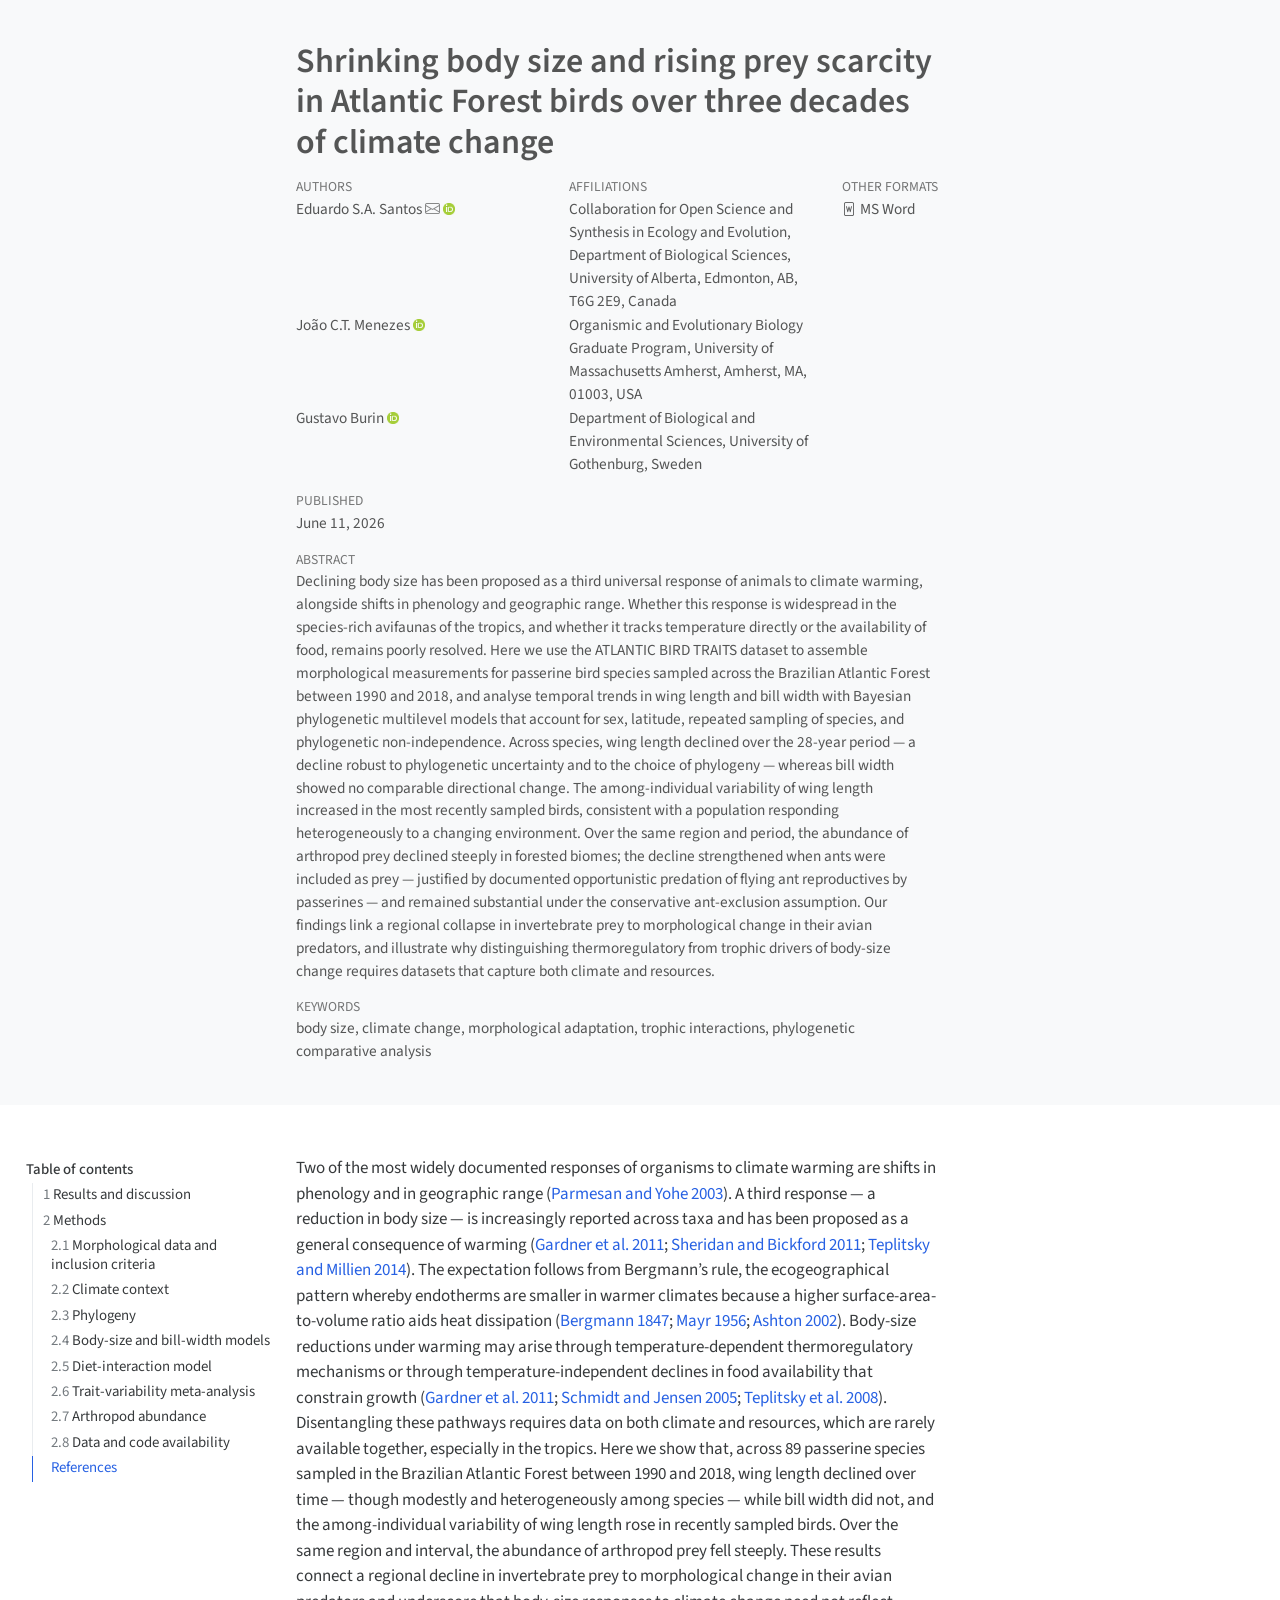
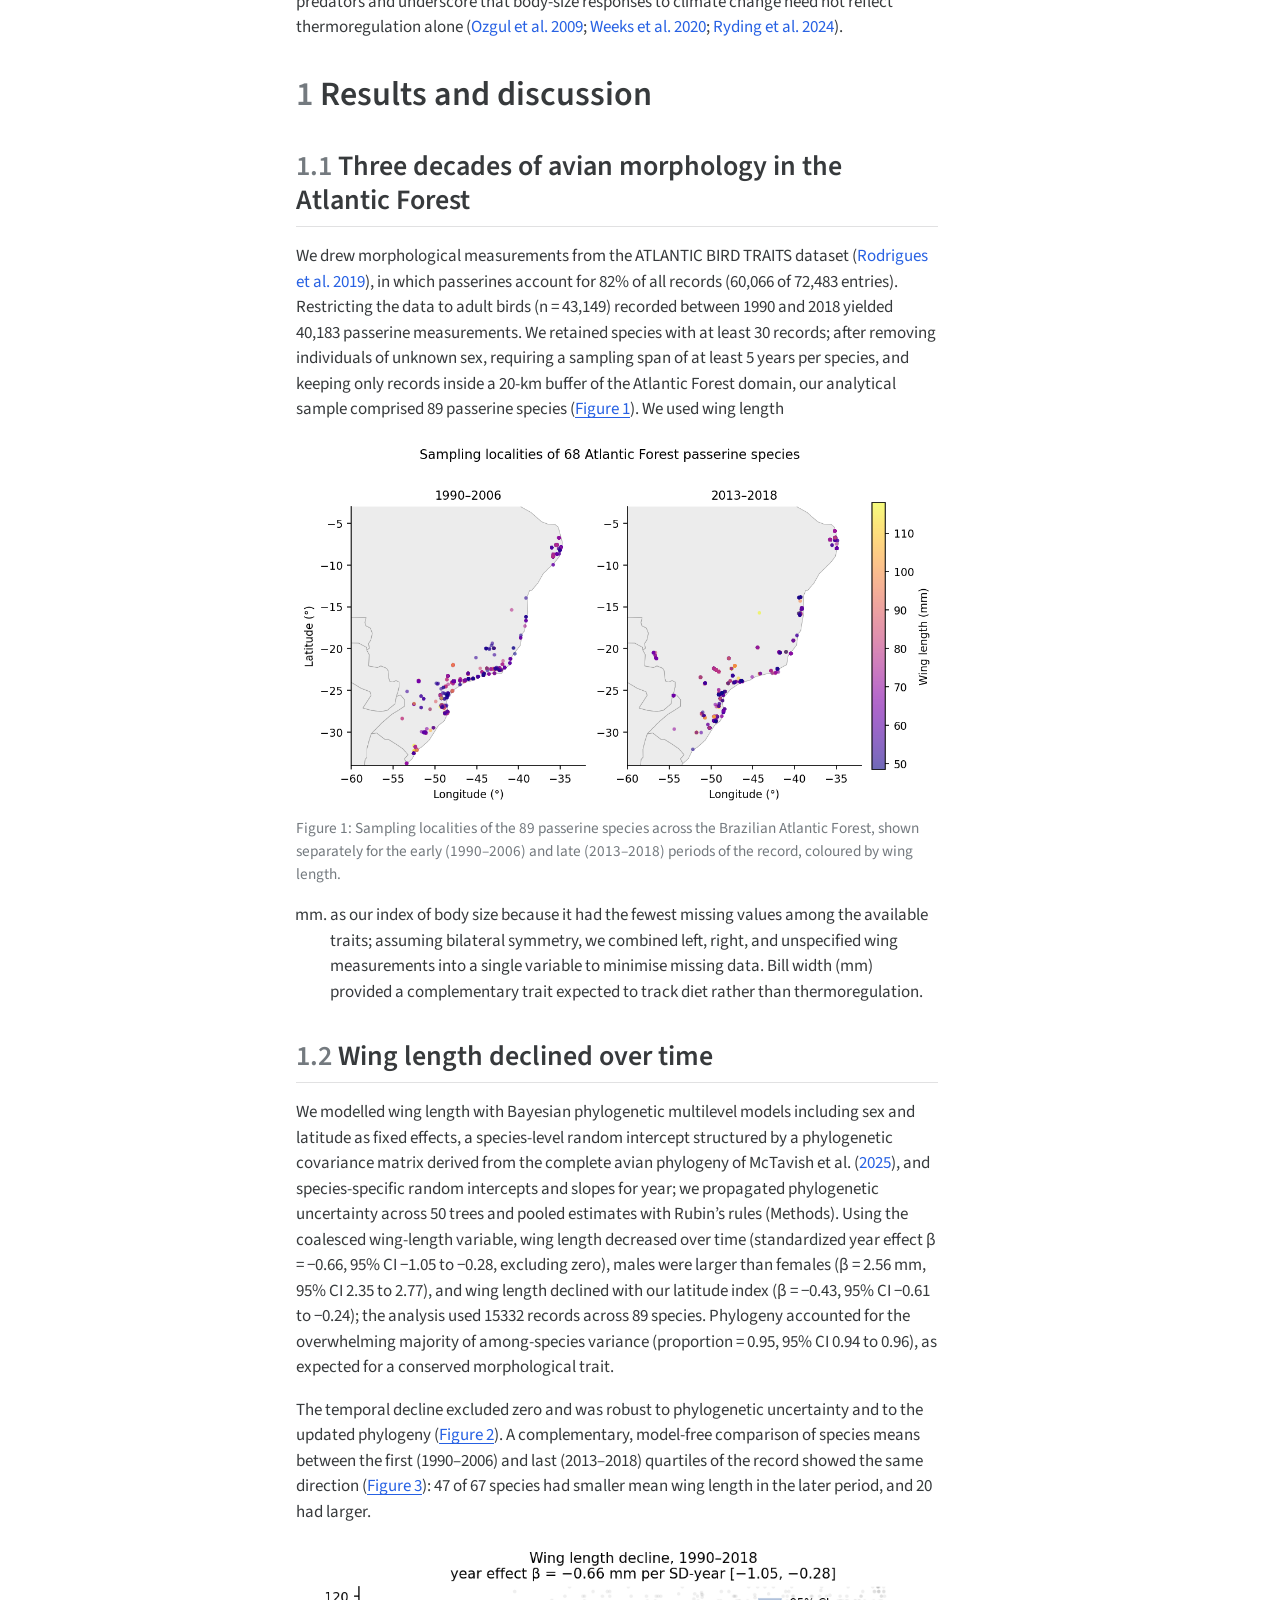
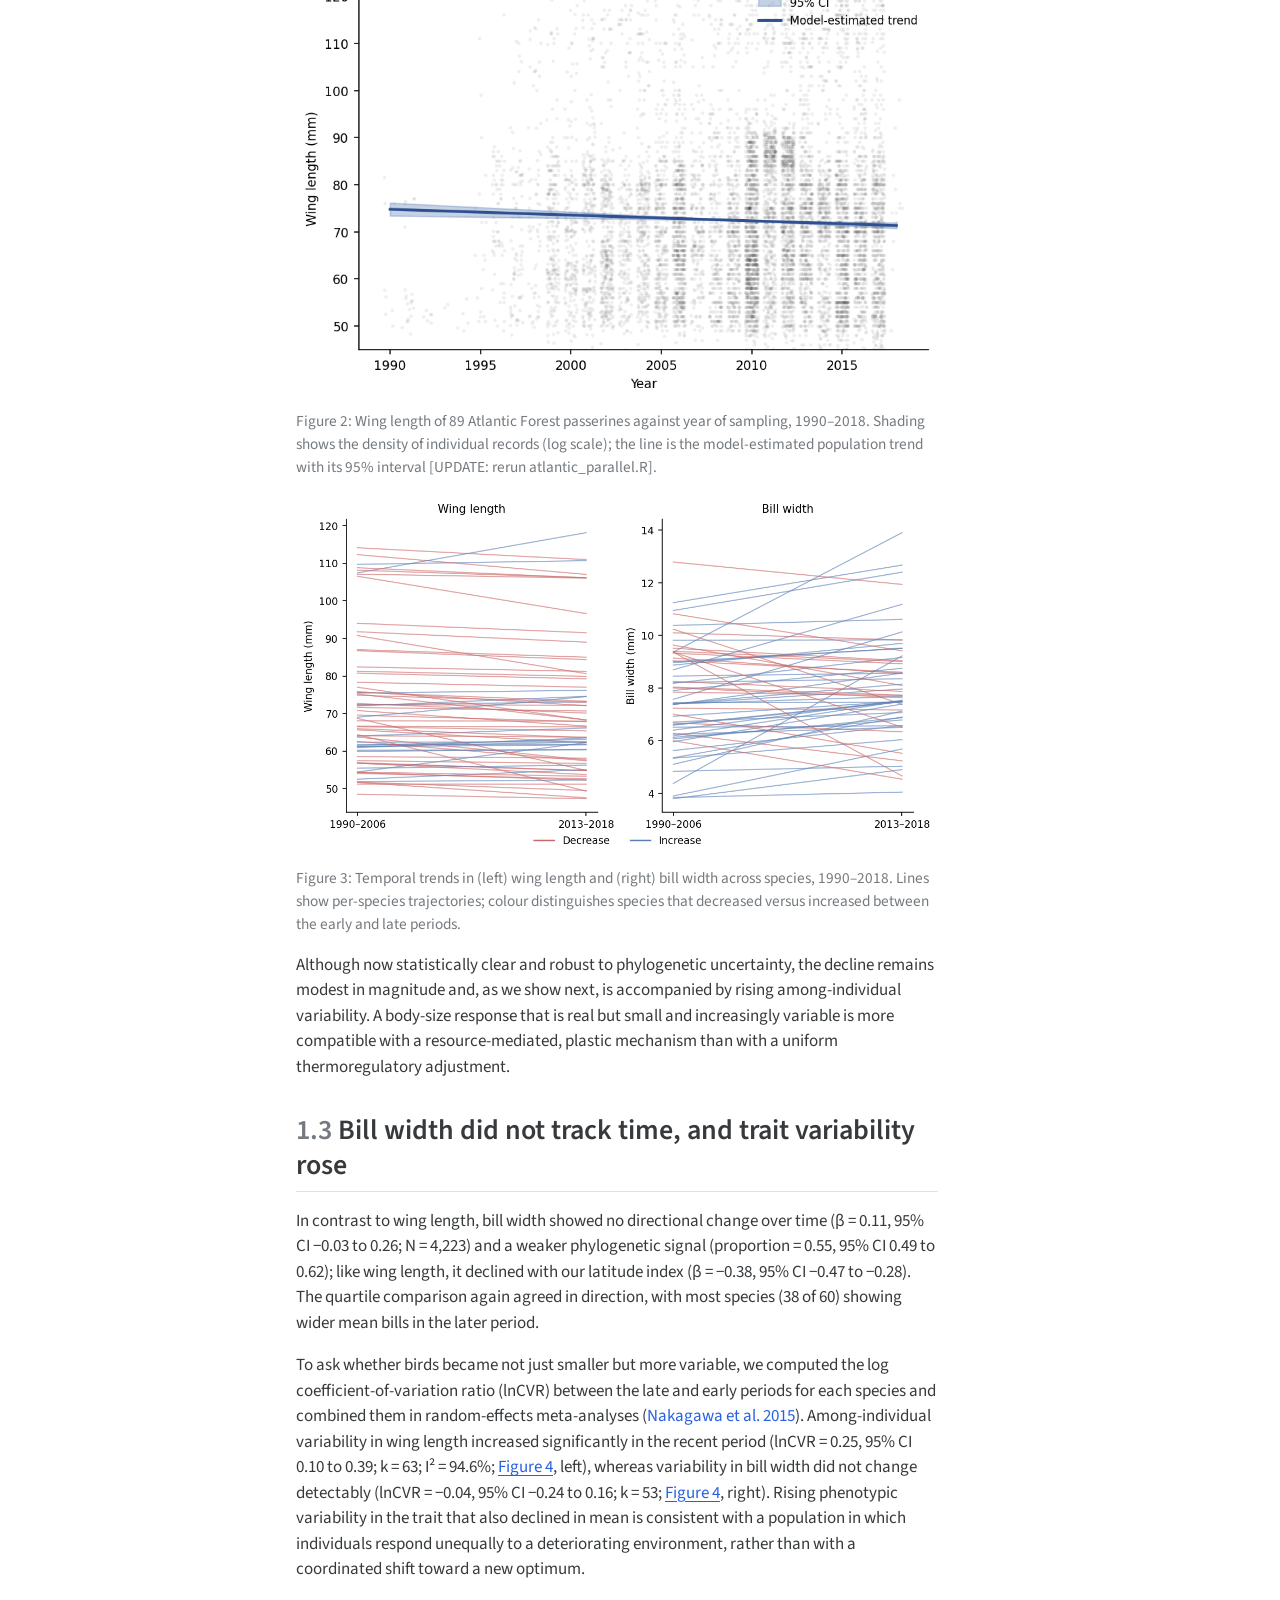
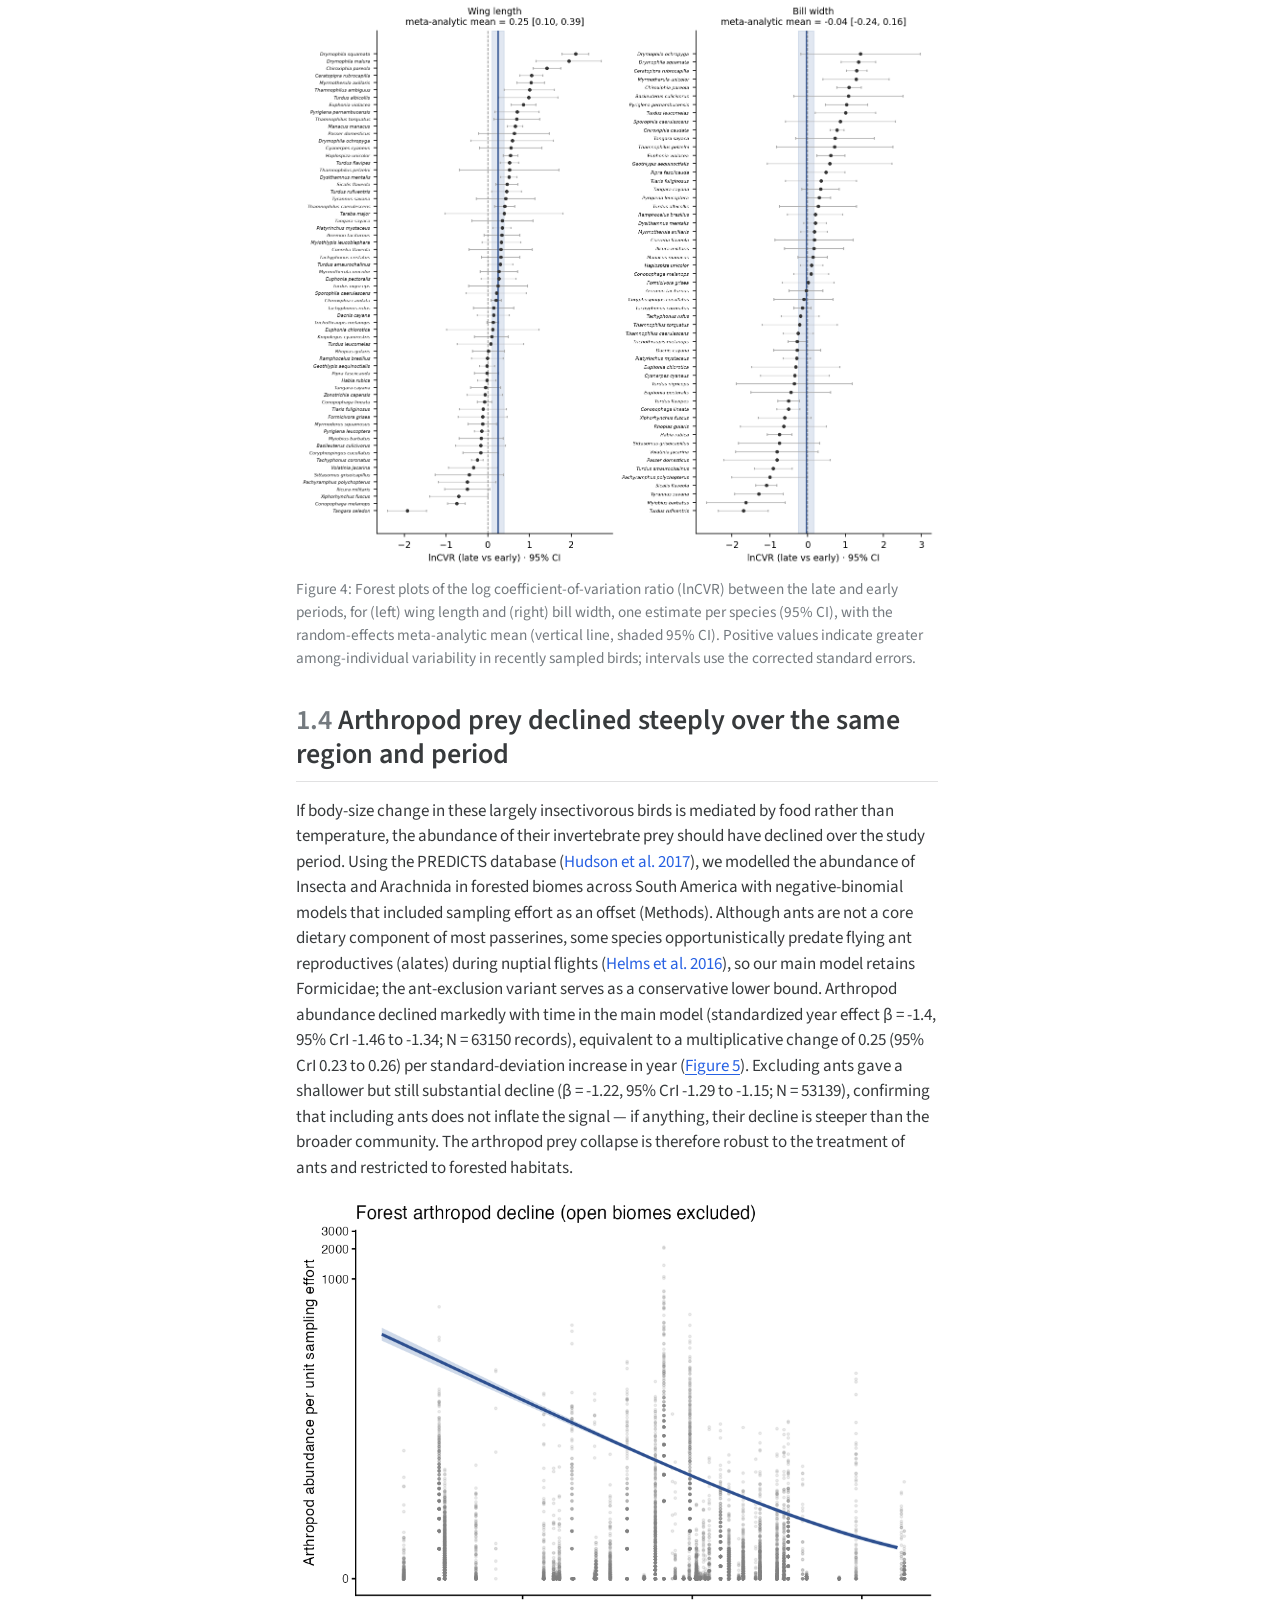
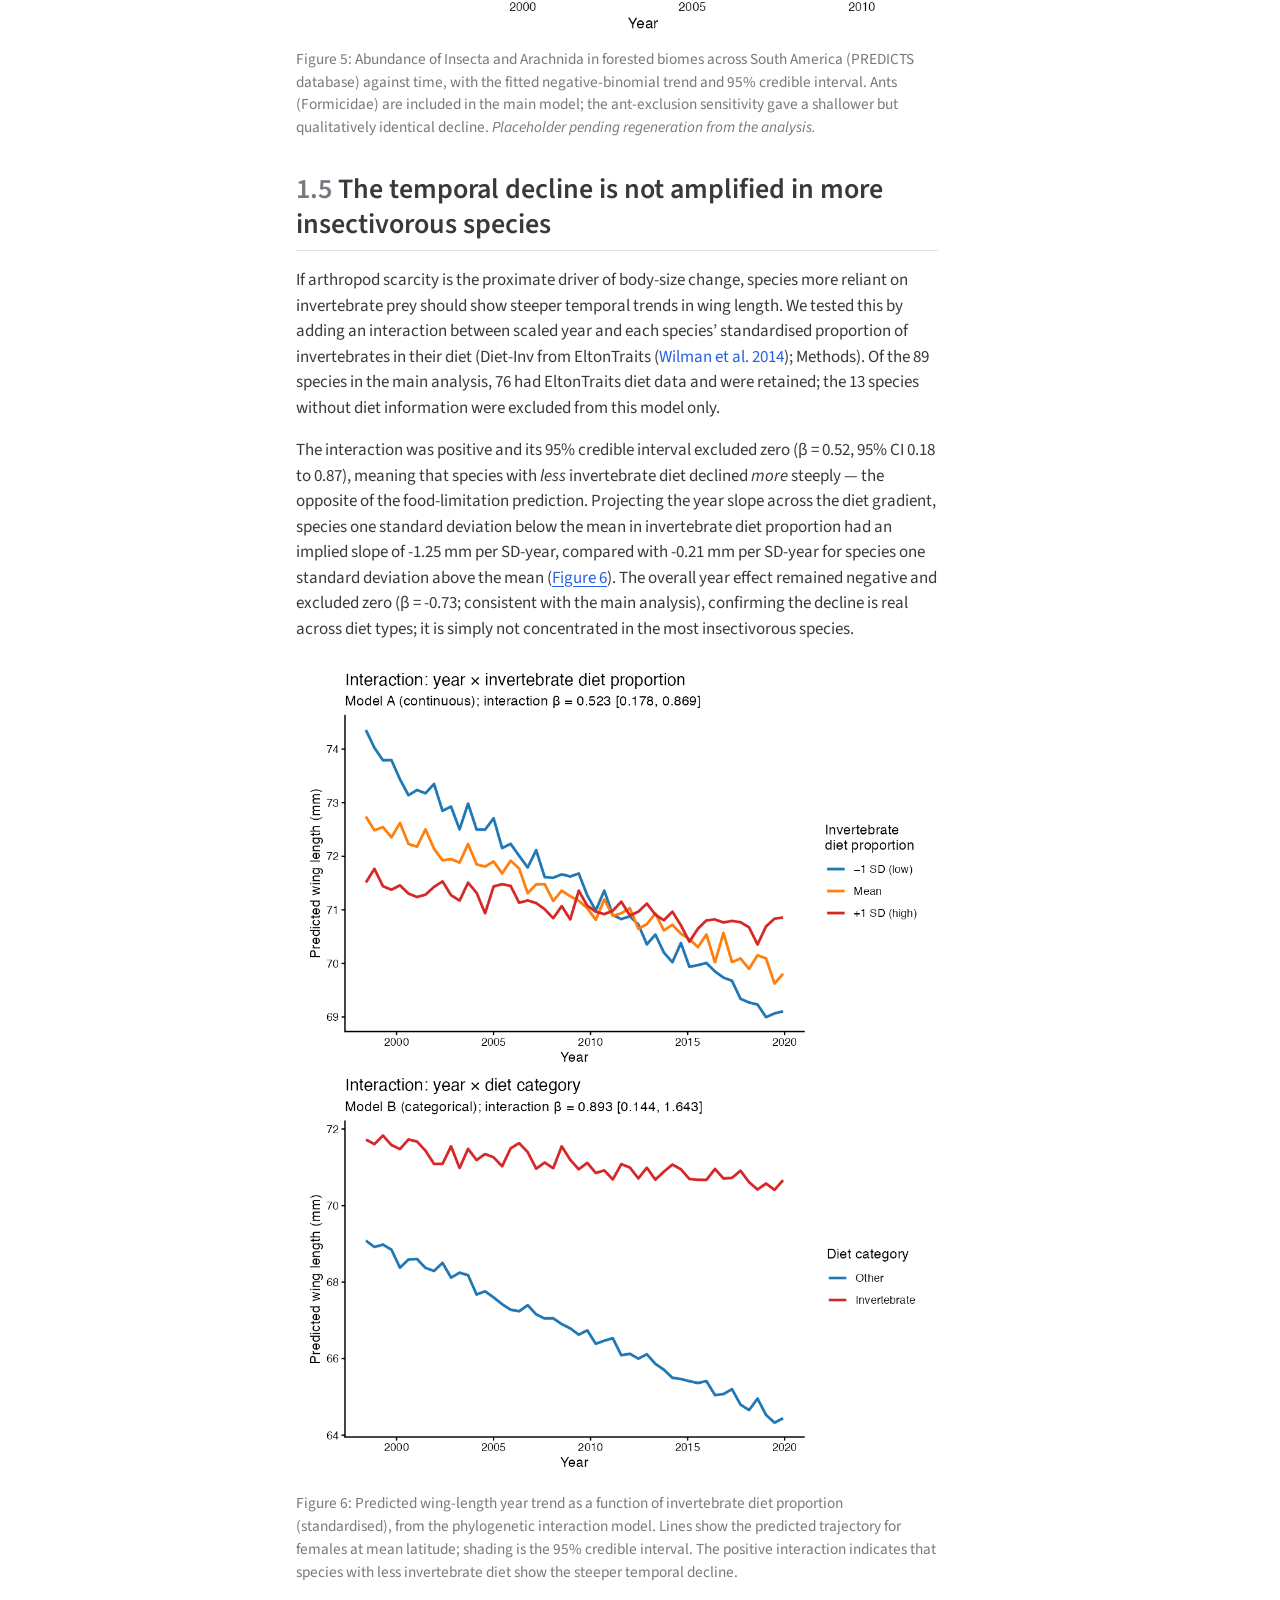
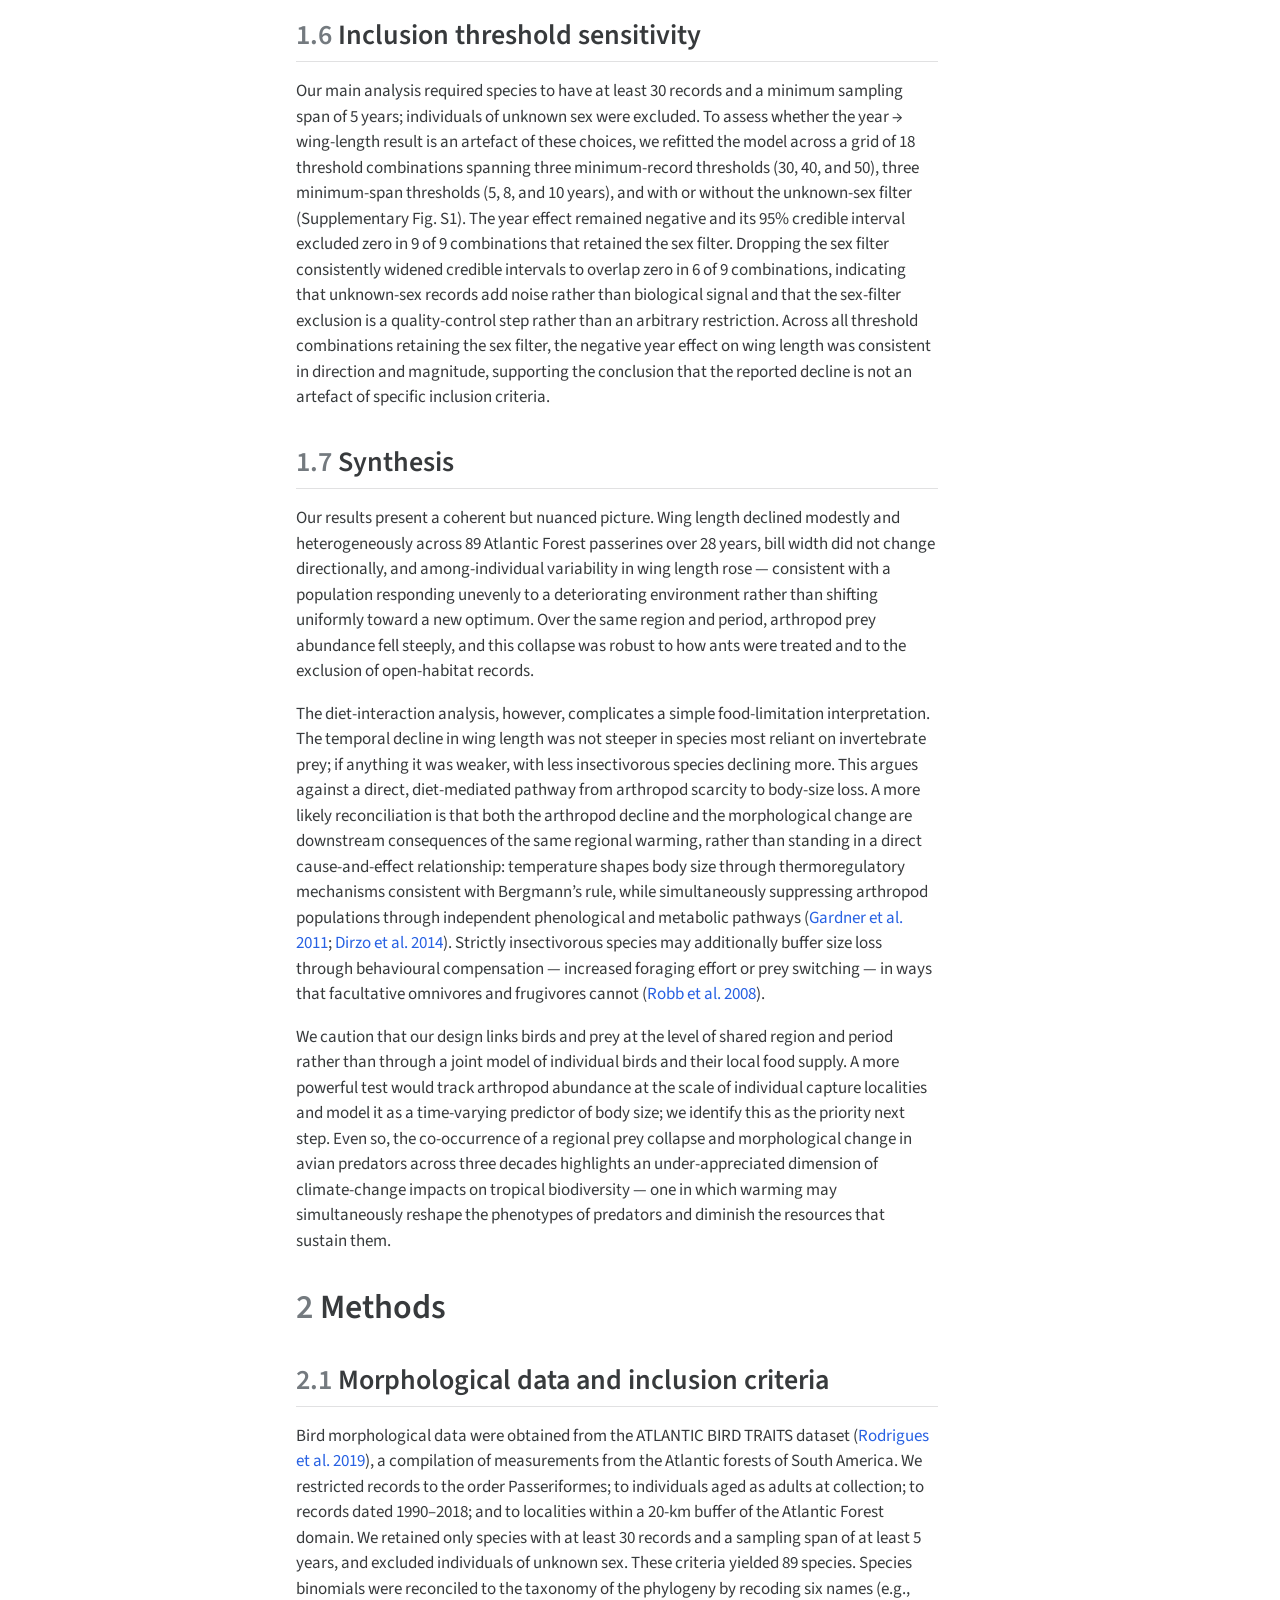
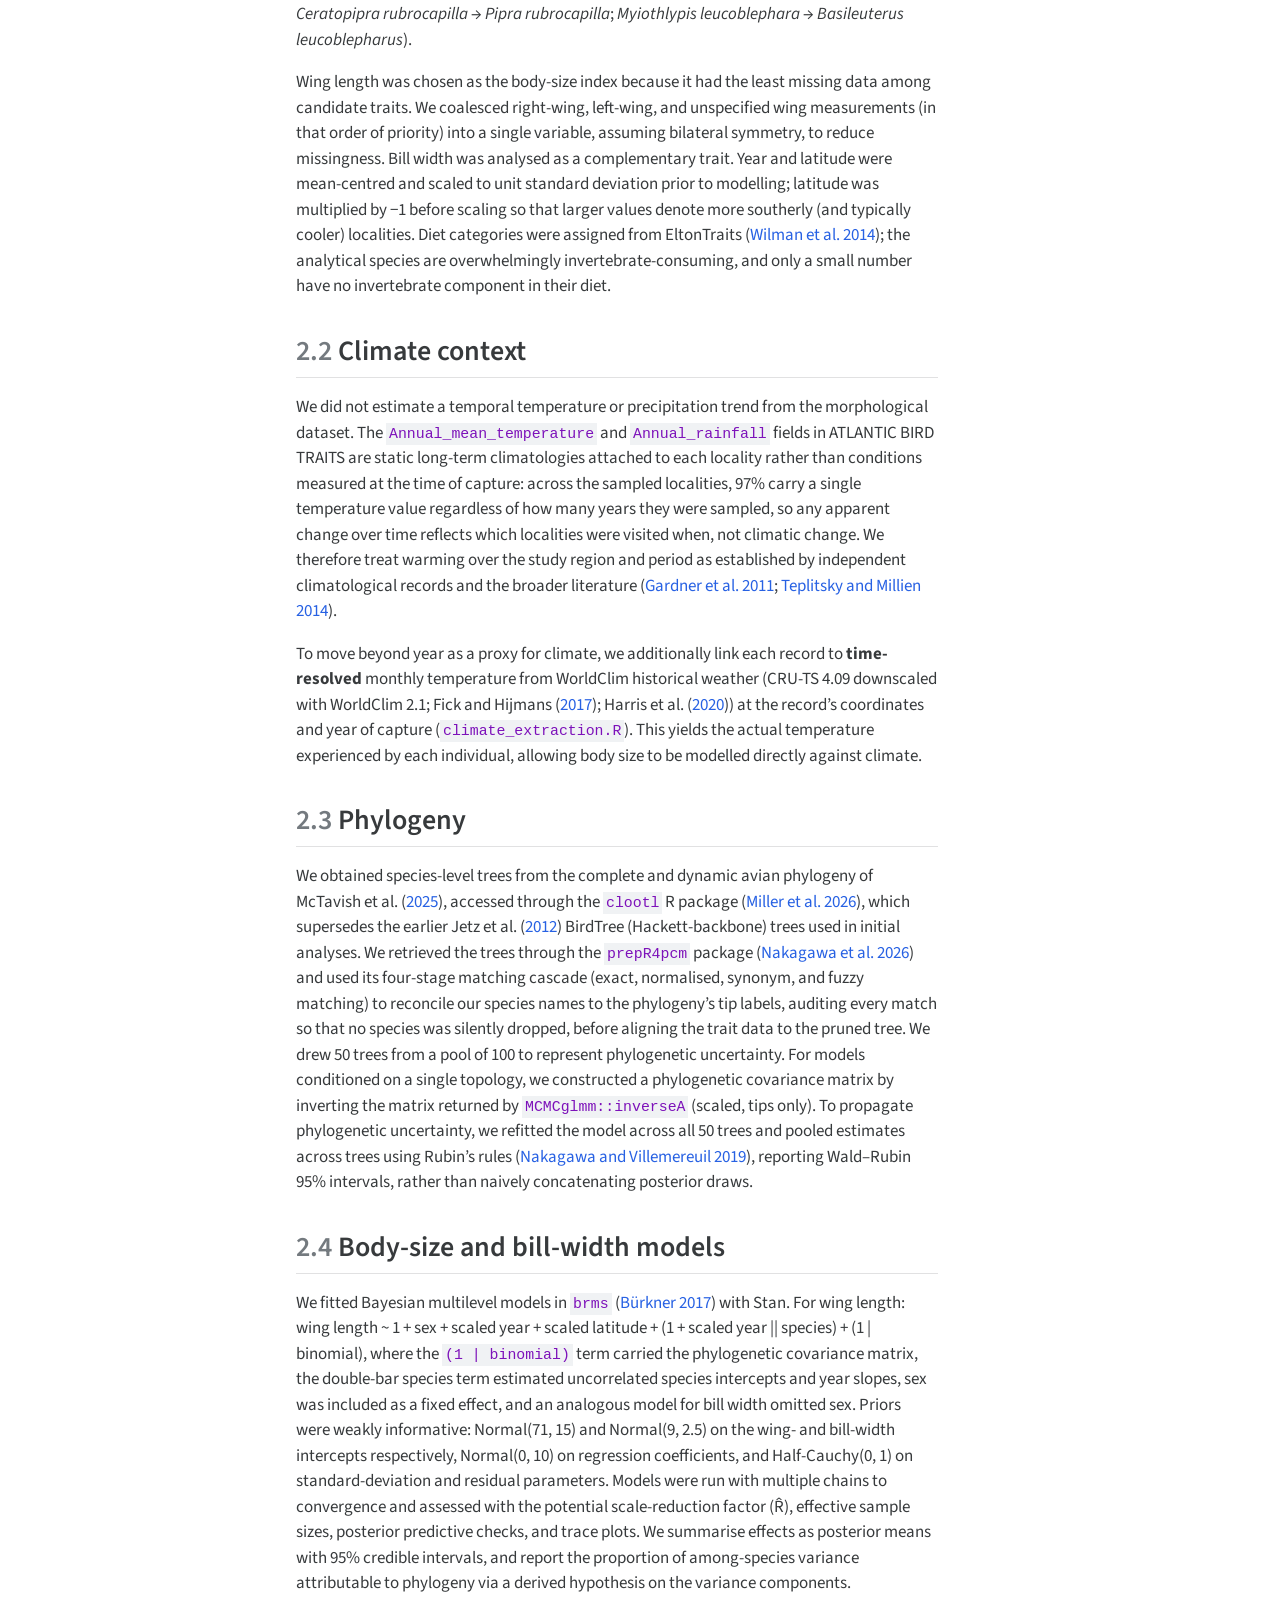
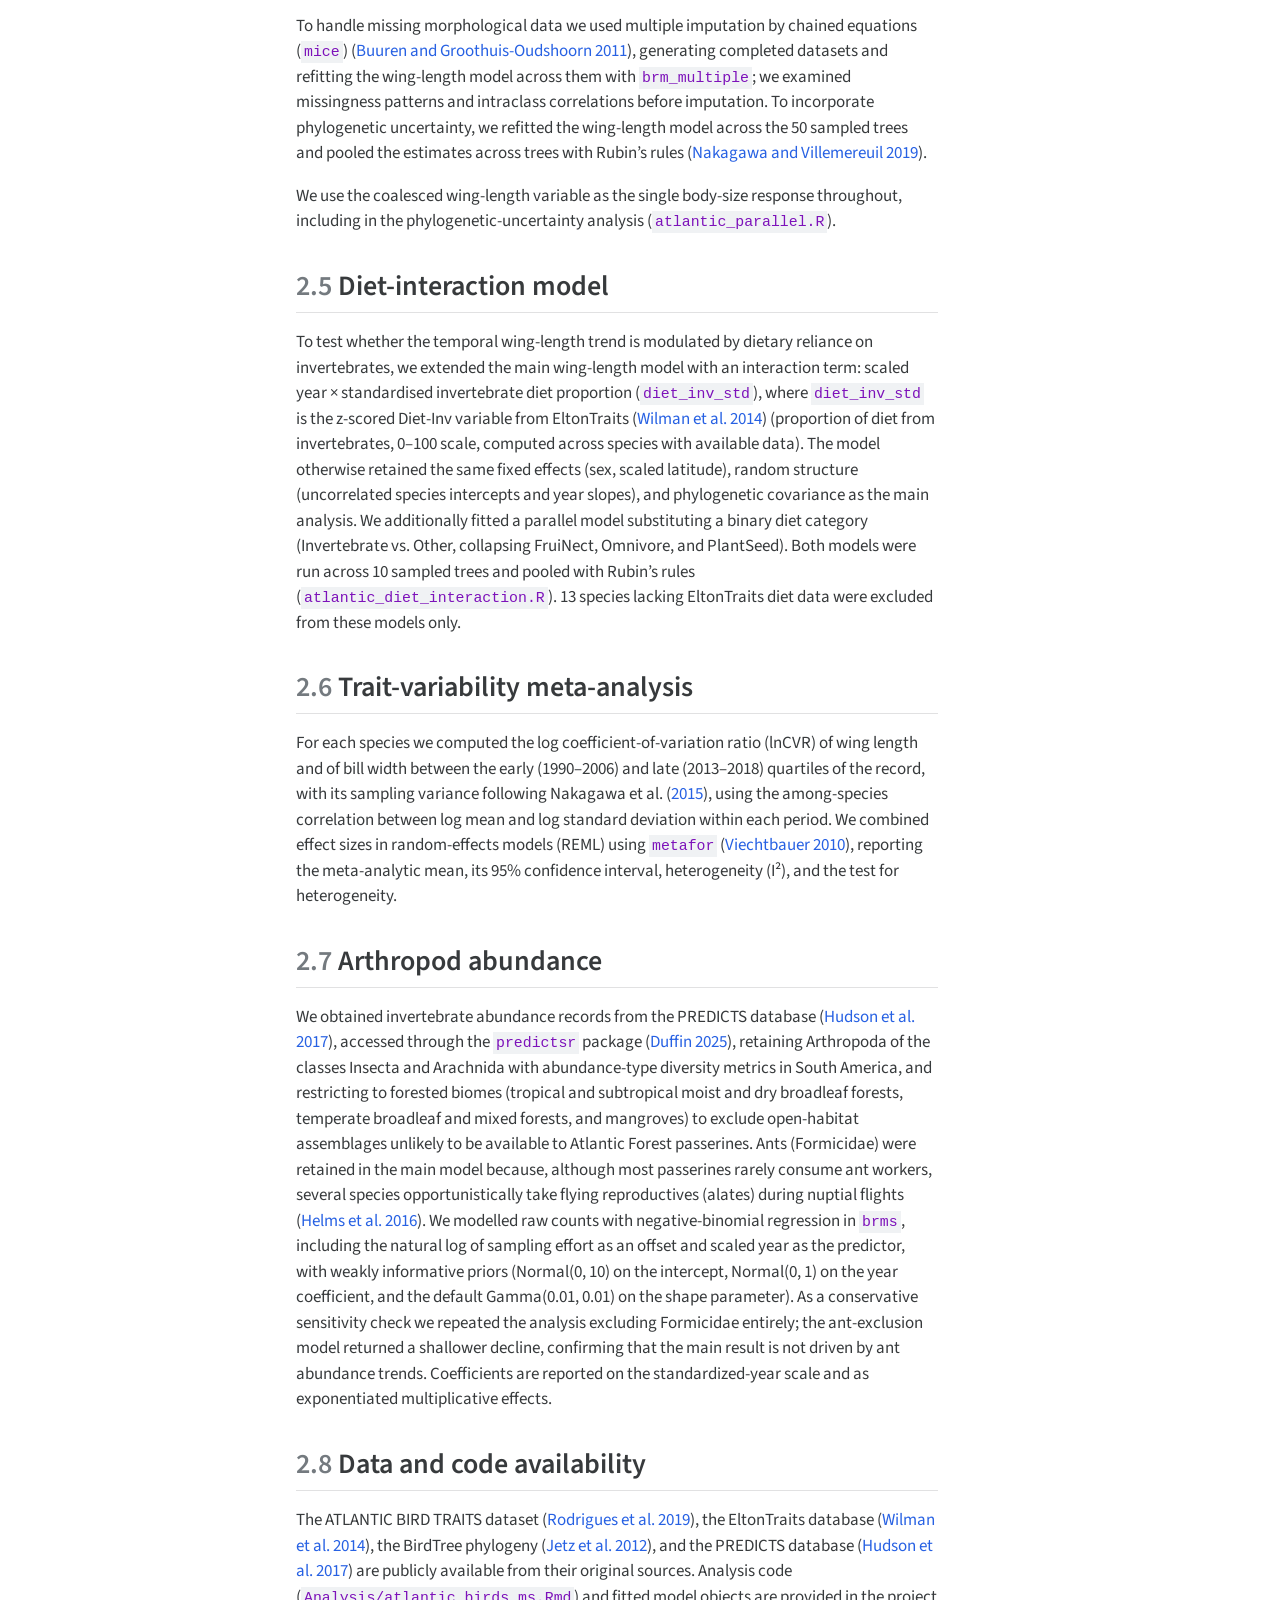
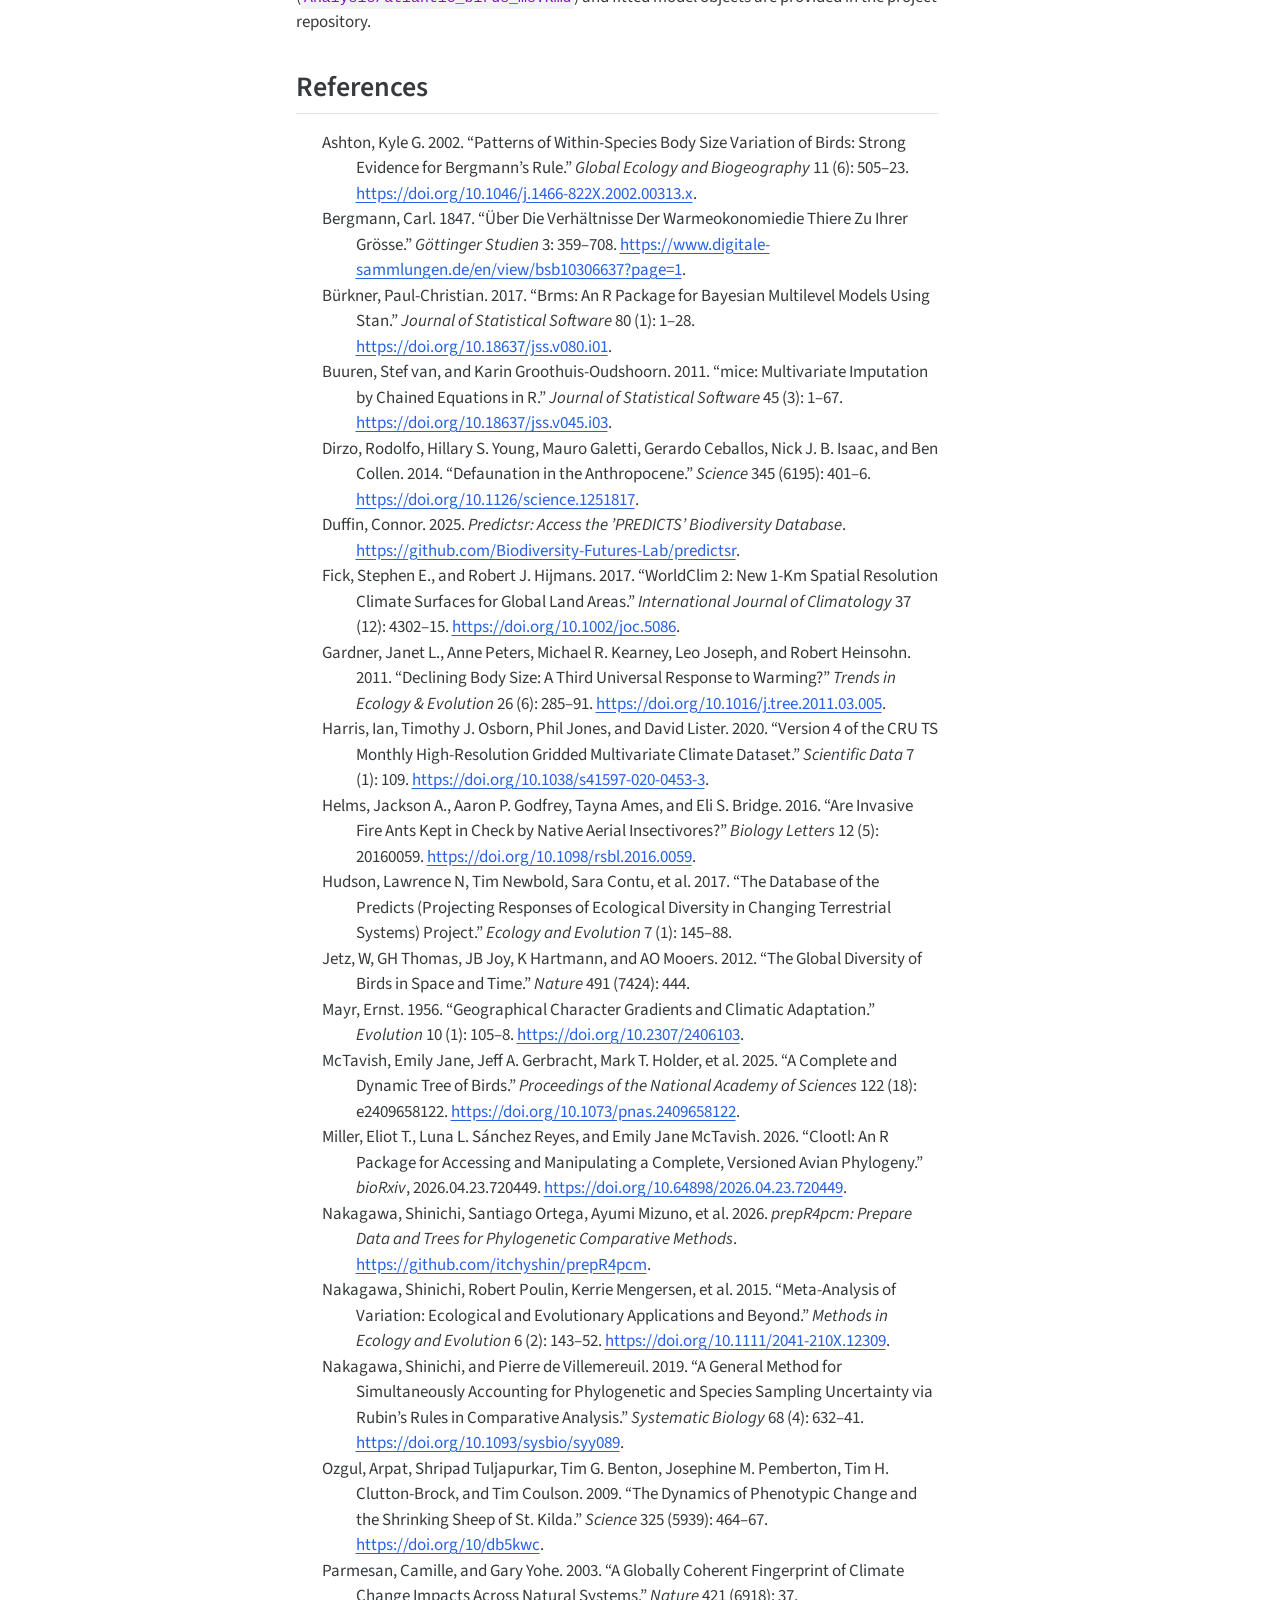
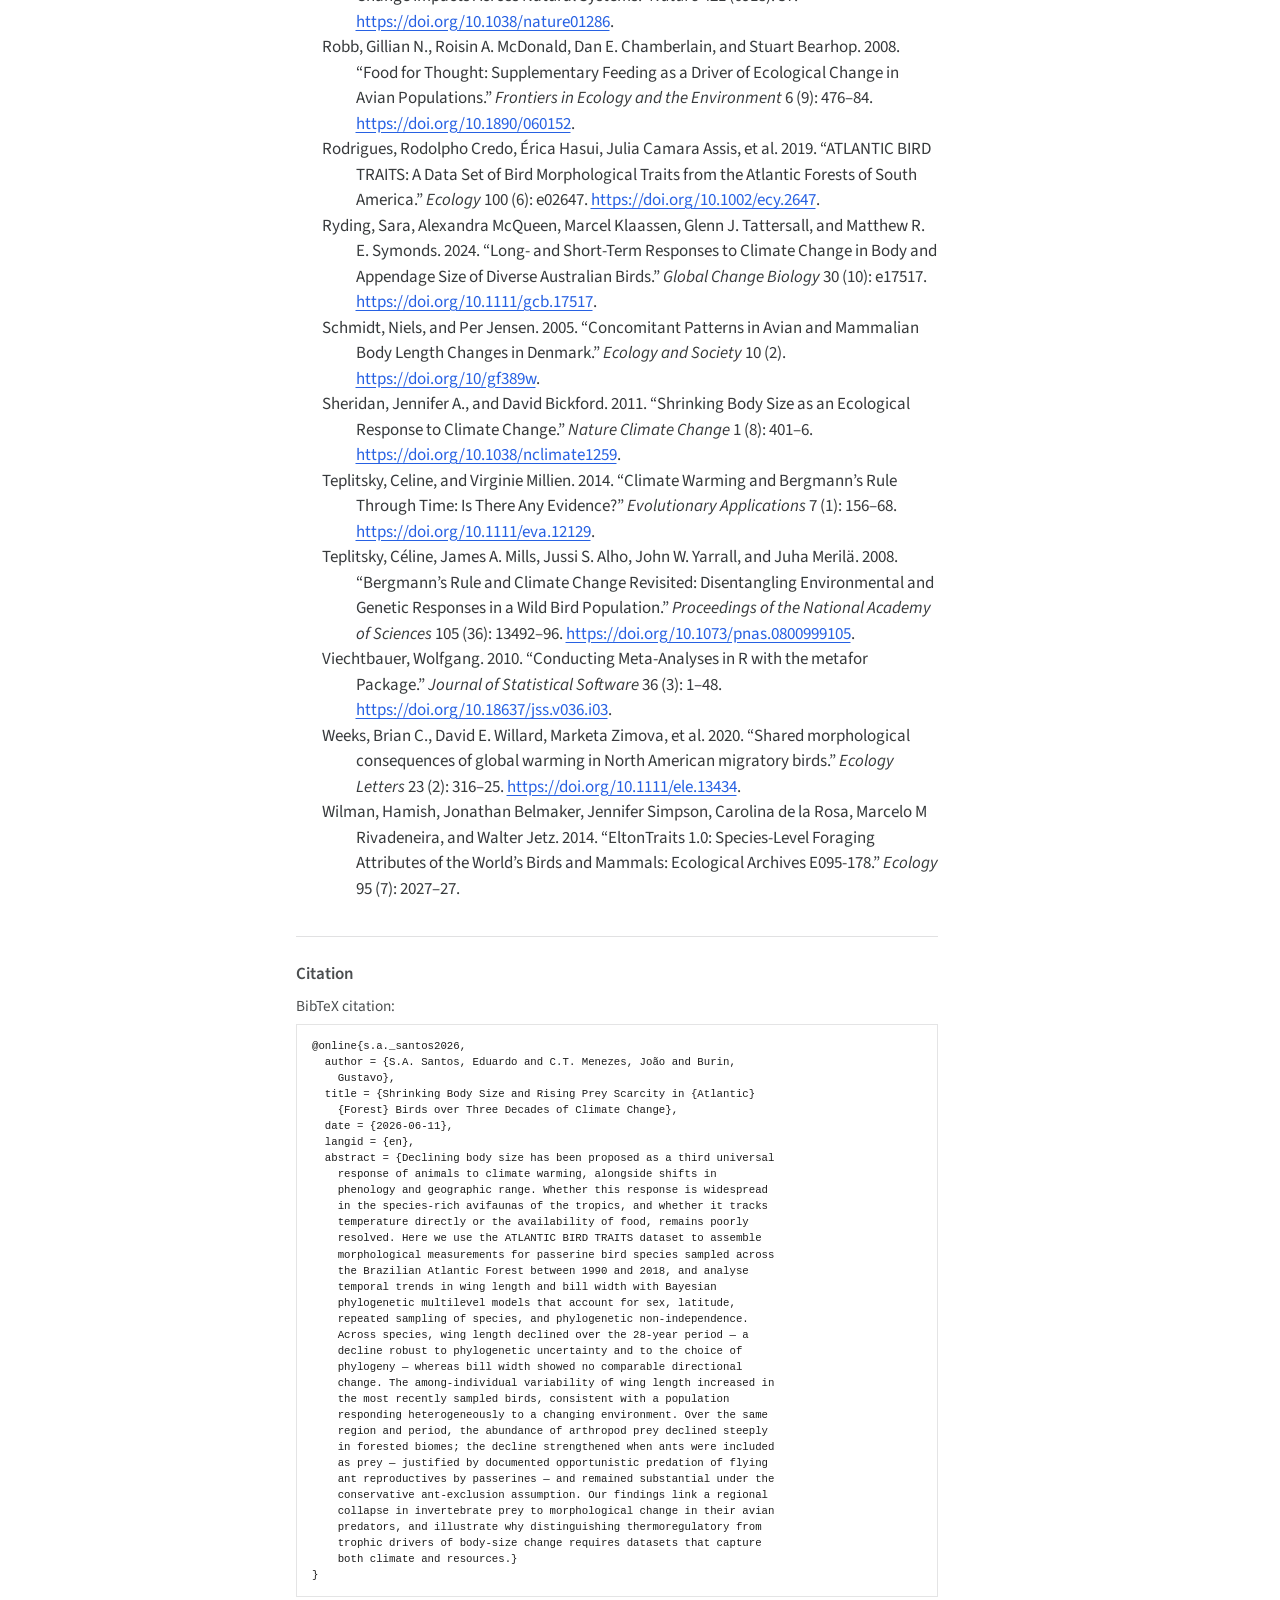
==== commit bc75eb89: "Update diet interaction and sensitivity scripts; add diet interaction plots and update manuscript bu" ====
--- a/Manuscript/_manuscript/index.html
+++ b/Manuscript/_manuscript/index.html
@@ -67,7 +67,7 @@
 
 
 <meta name="citation_title" content="Shrinking body size and rising prey scarcity in Atlantic Forest birds over three decades of climate change">
-<meta name="citation_abstract" content="Declining body size has been proposed as a third universal response of animals to climate warming, alongside shifts in phenology and geographic range. Whether this response is widespread in the species-rich avifaunas of the tropics, and whether it tracks temperature directly or the availability of food, remains poorly resolved. Here we use the ATLANTIC BIRD TRAITS dataset to assemble morphological measurements for 68 passerine bird species sampled across the Brazilian Atlantic Forest between 1990 and 2018, and analyse temporal trends in wing length and bill width with Bayesian phylogenetic multilevel models that account for sex, latitude, repeated sampling of species, and phylogenetic non-independence. Across species, wing length declined over the 28-year period — a decline robust to phylogenetic uncertainty and to the choice of phylogeny — whereas bill width showed no comparable directional change. The among-individual variability of wing length increased in the most recently sampled birds, consistent with a population responding heterogeneously to a changing environment. Over the same region and period, the abundance of arthropod prey declined steeply, a result robust to excluding ants and open-habitat records. Our findings link a regional collapse in invertebrate prey to morphological change in their avian predators, and illustrate why distinguishing thermoregulatory from trophic drivers of body-size change requires datasets that capture both climate and resources.
+<meta name="citation_abstract" content="Declining body size has been proposed as a third universal response of animals to climate warming, alongside shifts in phenology and geographic range. Whether this response is widespread in the species-rich avifaunas of the tropics, and whether it tracks temperature directly or the availability of food, remains poorly resolved. Here we use the ATLANTIC BIRD TRAITS dataset to assemble morphological measurements for passerine bird species sampled across the Brazilian Atlantic Forest between 1990 and 2018, and analyse temporal trends in wing length and bill width with Bayesian phylogenetic multilevel models that account for sex, latitude, repeated sampling of species, and phylogenetic non-independence. Across species, wing length declined over the 28-year period — a decline robust to phylogenetic uncertainty and to the choice of phylogeny — whereas bill width showed no comparable directional change. The among-individual variability of wing length increased in the most recently sampled birds, consistent with a population responding heterogeneously to a changing environment. Over the same region and period, the abundance of arthropod prey declined steeply in forested biomes; the decline strengthened when ants were included as prey — justified by documented opportunistic predation of flying ant reproductives by passerines — and remained substantial under the conservative ant-exclusion assumption. Our findings link a regional collapse in invertebrate prey to morphological change in their avian predators, and illustrate why distinguishing thermoregulatory from trophic drivers of body-size change requires datasets that capture both climate and resources.
 ">
 <meta name="citation_keywords" content="body size,climate change,morphological adaptation,trophic interactions,phylogenetic comparative analysis">
 <meta name="citation_author" content="Eduardo S.A. Santos">
@@ -115,6 +115,9 @@
 <meta name="citation_reference" content="citation_title=Predictsr: Access the ’PREDICTS’ biodiversity database;,citation_author=Connor Duffin;,citation_publication_date=2025;,citation_cover_date=2025;,citation_year=2025;,citation_fulltext_html_url=https://github.com/Biodiversity-Futures-Lab/predictsr;">
 <meta name="citation_reference" content="citation_title=WorldClim 2: New 1-km spatial resolution climate surfaces for global land areas;,citation_author=Stephen E. Fick;,citation_author=Robert J. Hijmans;,citation_publication_date=2017;,citation_cover_date=2017;,citation_year=2017;,citation_fulltext_html_url=https://doi.org/10.1002/joc.5086;,citation_issue=12;,citation_doi=10.1002/joc.5086;,citation_volume=37;,citation_journal_title=International Journal of Climatology;">
 <meta name="citation_reference" content="citation_title=Version 4 of the CRU TS monthly high-resolution gridded multivariate climate dataset;,citation_author=Ian Harris;,citation_author=Timothy J. Osborn;,citation_author=Phil Jones;,citation_author=David Lister;,citation_publication_date=2020;,citation_cover_date=2020;,citation_year=2020;,citation_fulltext_html_url=https://doi.org/10.1038/s41597-020-0453-3;,citation_issue=1;,citation_doi=10.1038/s41597-020-0453-3;,citation_volume=7;,citation_journal_title=Scientific Data;">
+<meta name="citation_reference" content="citation_title=Are invasive fire ants kept in check by native aerial insectivores?;,citation_author=Jackson A. Helms;,citation_author=Aaron P. Godfrey;,citation_author=Tayna Ames;,citation_author=Eli S. Bridge;,citation_publication_date=2016;,citation_cover_date=2016;,citation_year=2016;,citation_issue=5;,citation_doi=10.1098/rsbl.2016.0059;,citation_volume=12;,citation_journal_title=Biology Letters;">
+<meta name="citation_reference" content="citation_title=Defaunation in the Anthropocene;,citation_author=Rodolfo Dirzo;,citation_author=Hillary S. Young;,citation_author=Mauro Galetti;,citation_author=Gerardo Ceballos;,citation_author=Nick J. B. Isaac;,citation_author=Ben Collen;,citation_publication_date=2014;,citation_cover_date=2014;,citation_year=2014;,citation_issue=6195;,citation_doi=10.1126/science.1251817;,citation_volume=345;,citation_journal_title=Science;">
+<meta name="citation_reference" content="citation_title=Food for thought: Supplementary feeding as a driver of ecological change in avian populations;,citation_author=Gillian N. Robb;,citation_author=Roisin A. McDonald;,citation_author=Dan E. Chamberlain;,citation_author=Stuart Bearhop;,citation_publication_date=2008;,citation_cover_date=2008;,citation_year=2008;,citation_issue=9;,citation_doi=10.1890/060152;,citation_volume=6;,citation_journal_title=Frontiers in Ecology and the Environment;">
 </head>
 
 <body class="quarto-light">
@@ -178,7 +181,7 @@
     <div>
       <div class="abstract">
         <div class="block-title">Abstract</div>
-        <p>Declining body size has been proposed as a third universal response of animals to climate warming, alongside shifts in phenology and geographic range. Whether this response is widespread in the species-rich avifaunas of the tropics, and whether it tracks temperature directly or the availability of food, remains poorly resolved. Here we use the ATLANTIC BIRD TRAITS dataset to assemble morphological measurements for 68 passerine bird species sampled across the Brazilian Atlantic Forest between 1990 and 2018, and analyse temporal trends in wing length and bill width with Bayesian phylogenetic multilevel models that account for sex, latitude, repeated sampling of species, and phylogenetic non-independence. Across species, wing length declined over the 28-year period — a decline robust to phylogenetic uncertainty and to the choice of phylogeny — whereas bill width showed no comparable directional change. The among-individual variability of wing length increased in the most recently sampled birds, consistent with a population responding heterogeneously to a changing environment. Over the same region and period, the abundance of arthropod prey declined steeply, a result robust to excluding ants and open-habitat records. Our findings link a regional collapse in invertebrate prey to morphological change in their avian predators, and illustrate why distinguishing thermoregulatory from trophic drivers of body-size change requires datasets that capture both climate and resources.</p>
+        <p>Declining body size has been proposed as a third universal response of animals to climate warming, alongside shifts in phenology and geographic range. Whether this response is widespread in the species-rich avifaunas of the tropics, and whether it tracks temperature directly or the availability of food, remains poorly resolved. Here we use the ATLANTIC BIRD TRAITS dataset to assemble morphological measurements for passerine bird species sampled across the Brazilian Atlantic Forest between 1990 and 2018, and analyse temporal trends in wing length and bill width with Bayesian phylogenetic multilevel models that account for sex, latitude, repeated sampling of species, and phylogenetic non-independence. Across species, wing length declined over the 28-year period — a decline robust to phylogenetic uncertainty and to the choice of phylogeny — whereas bill width showed no comparable directional change. The among-individual variability of wing length increased in the most recently sampled birds, consistent with a population responding heterogeneously to a changing environment. Over the same region and period, the abundance of arthropod prey declined steeply in forested biomes; the decline strengthened when ants were included as prey — justified by documented opportunistic predation of flying ant reproductives by passerines — and remained substantial under the conservative ant-exclusion assumption. Our findings link a regional collapse in invertebrate prey to morphological change in their avian predators, and illustrate why distinguishing thermoregulatory from trophic drivers of body-size change requires datasets that capture both climate and resources.</p>
       </div>
     </div>
 
@@ -203,7 +206,9 @@
   <li><a href="#wing-length-declined-over-time" id="toc-wing-length-declined-over-time" class="nav-link" data-scroll-target="#wing-length-declined-over-time"><span class="header-section-number">1.2</span> Wing length declined over time</a></li>
   <li><a href="#bill-width-did-not-track-time-and-trait-variability-rose" id="toc-bill-width-did-not-track-time-and-trait-variability-rose" class="nav-link" data-scroll-target="#bill-width-did-not-track-time-and-trait-variability-rose"><span class="header-section-number">1.3</span> Bill width did not track time, and trait variability rose</a></li>
   <li><a href="#arthropod-prey-declined-steeply-over-the-same-region-and-period" id="toc-arthropod-prey-declined-steeply-over-the-same-region-and-period" class="nav-link" data-scroll-target="#arthropod-prey-declined-steeply-over-the-same-region-and-period"><span class="header-section-number">1.4</span> Arthropod prey declined steeply over the same region and period</a></li>
-  <li><a href="#synthesis" id="toc-synthesis" class="nav-link" data-scroll-target="#synthesis"><span class="header-section-number">1.5</span> Synthesis</a></li>
+  <li><a href="#the-temporal-decline-is-not-amplified-in-more-insectivorous-species" id="toc-the-temporal-decline-is-not-amplified-in-more-insectivorous-species" class="nav-link" data-scroll-target="#the-temporal-decline-is-not-amplified-in-more-insectivorous-species"><span class="header-section-number">1.5</span> The temporal decline is not amplified in more insectivorous species</a></li>
+  <li><a href="#inclusion-threshold-sensitivity" id="toc-inclusion-threshold-sensitivity" class="nav-link" data-scroll-target="#inclusion-threshold-sensitivity"><span class="header-section-number">1.6</span> Inclusion threshold sensitivity</a></li>
+  <li><a href="#synthesis" id="toc-synthesis" class="nav-link" data-scroll-target="#synthesis"><span class="header-section-number">1.7</span> Synthesis</a></li>
   </ul></li>
   <li><a href="#sec-methods" id="toc-sec-methods" class="nav-link" data-scroll-target="#sec-methods"><span class="header-section-number">2</span> Methods</a>
   <ul class="collapse">
@@ -211,9 +216,10 @@
   <li><a href="#climate-context" id="toc-climate-context" class="nav-link" data-scroll-target="#climate-context"><span class="header-section-number">2.2</span> Climate context</a></li>
   <li><a href="#phylogeny" id="toc-phylogeny" class="nav-link" data-scroll-target="#phylogeny"><span class="header-section-number">2.3</span> Phylogeny</a></li>
   <li><a href="#body-size-and-bill-width-models" id="toc-body-size-and-bill-width-models" class="nav-link" data-scroll-target="#body-size-and-bill-width-models"><span class="header-section-number">2.4</span> Body-size and bill-width models</a></li>
-  <li><a href="#trait-variability-meta-analysis" id="toc-trait-variability-meta-analysis" class="nav-link" data-scroll-target="#trait-variability-meta-analysis"><span class="header-section-number">2.5</span> Trait-variability meta-analysis</a></li>
-  <li><a href="#arthropod-abundance" id="toc-arthropod-abundance" class="nav-link" data-scroll-target="#arthropod-abundance"><span class="header-section-number">2.6</span> Arthropod abundance</a></li>
-  <li><a href="#data-and-code-availability" id="toc-data-and-code-availability" class="nav-link" data-scroll-target="#data-and-code-availability"><span class="header-section-number">2.7</span> Data and code availability</a></li>
+  <li><a href="#diet-interaction-model" id="toc-diet-interaction-model" class="nav-link" data-scroll-target="#diet-interaction-model"><span class="header-section-number">2.5</span> Diet-interaction model</a></li>
+  <li><a href="#trait-variability-meta-analysis" id="toc-trait-variability-meta-analysis" class="nav-link" data-scroll-target="#trait-variability-meta-analysis"><span class="header-section-number">2.6</span> Trait-variability meta-analysis</a></li>
+  <li><a href="#arthropod-abundance" id="toc-arthropod-abundance" class="nav-link" data-scroll-target="#arthropod-abundance"><span class="header-section-number">2.7</span> Arthropod abundance</a></li>
+  <li><a href="#data-and-code-availability" id="toc-data-and-code-availability" class="nav-link" data-scroll-target="#data-and-code-availability"><span class="header-section-number">2.8</span> Data and code availability</a></li>
   <li><a href="#references" id="toc-references" class="nav-link" data-scroll-target="#references">References</a></li>
   </ul></li>
   </ul>
@@ -240,8 +246,9 @@
   - Body-size (wing-length) result is now the coalesced-variable model fitted
     across 50 clootl/McTavish trees and pooled with Rubin's rules
     (atlantic_parallel.R): year effect beta = -0.66, 95% CI [-1.05, -0.28]
-    (excludes zero), N = 9,378, 68 species, phylogenetic signal 0.95. This
-    supersedes the earlier BirdTree / right-wing-only estimate.
+    (excludes zero); N and species count auto-populated from data_summary.rds.
+    STALE — re-run atlantic_parallel.R after threshold change (n≥30, range≥5) to
+    update β/CI/phylogenetic signal. Supersedes the earlier BirdTree estimate.
   - The in-sample temperature/precipitation "trend" was REMOVED:
     Annual_mean_temperature and Annual_rainfall in the source data are static
     per-locality climatologies (97% of localities have a single value across
@@ -257,19 +264,19 @@
 from the Rmd (export_fig_arthropods chunk).
 ================================================================
 -->
-<p>Two of the most widely documented responses of organisms to climate warming are shifts in phenology and in geographic range <span class="citation" data-cites="parmesan_globally_2003">(<a href="#ref-parmesan_globally_2003" role="doc-biblioref">Parmesan and Yohe 2003</a>)</span>. A third response — a reduction in body size — is increasingly reported across taxa and has been proposed as a general consequence of warming <span class="citation" data-cites="gardner_declining_2011 sheridan_shrinking_2011 teplitsky_climate_2014">(<a href="#ref-gardner_declining_2011" role="doc-biblioref">Gardner et al. 2011</a>; <a href="#ref-sheridan_shrinking_2011" role="doc-biblioref">Sheridan and Bickford 2011</a>; <a href="#ref-teplitsky_climate_2014" role="doc-biblioref">Teplitsky and Millien 2014</a>)</span>. The expectation follows from Bergmann’s rule, the ecogeographical pattern whereby endotherms are smaller in warmer climates because a higher surface-area-to-volume ratio aids heat dissipation <span class="citation" data-cites="bergmann1847 mayr1956 ashton2002a">(<a href="#ref-bergmann1847" role="doc-biblioref">Bergmann 1847</a>; <a href="#ref-mayr1956" role="doc-biblioref">Mayr 1956</a>; <a href="#ref-ashton2002a" role="doc-biblioref">Ashton 2002</a>)</span>. Body-size reductions under warming may arise through temperature-dependent thermoregulatory mechanisms or through temperature-independent declines in food availability that constrain growth <span class="citation" data-cites="gardner_declining_2011 schmidt_concomitant_2005 teplitsky_bergmanns_2008">(<a href="#ref-gardner_declining_2011" role="doc-biblioref">Gardner et al. 2011</a>; <a href="#ref-schmidt_concomitant_2005" role="doc-biblioref">Schmidt and Jensen 2005</a>; <a href="#ref-teplitsky_bergmanns_2008" role="doc-biblioref">Teplitsky et al. 2008</a>)</span>. Disentangling these pathways requires data on both climate and resources, which are rarely available together, especially in the tropics. Here we show that, across 68 passerine species sampled in the Brazilian Atlantic Forest between 1990 and 2018, wing length declined over time — though modestly and heterogeneously among species — while bill width did not, and the among-individual variability of wing length rose in recently sampled birds. Over the same region and interval, the abundance of arthropod prey fell steeply. These results connect a regional decline in invertebrate prey to morphological change in their avian predators and underscore that body-size responses to climate change need not reflect thermoregulation alone <span class="citation" data-cites="ozgul2009 weeks2020 ryding2024">(<a href="#ref-ozgul2009" role="doc-biblioref">Ozgul et al. 2009</a>; <a href="#ref-weeks2020" role="doc-biblioref">Weeks et al. 2020</a>; <a href="#ref-ryding2024" role="doc-biblioref">Ryding et al. 2024</a>)</span>.</p>
+<p>Two of the most widely documented responses of organisms to climate warming are shifts in phenology and in geographic range <span class="citation" data-cites="parmesan_globally_2003">(<a href="#ref-parmesan_globally_2003" role="doc-biblioref">Parmesan and Yohe 2003</a>)</span>. A third response — a reduction in body size — is increasingly reported across taxa and has been proposed as a general consequence of warming <span class="citation" data-cites="gardner_declining_2011 sheridan_shrinking_2011 teplitsky_climate_2014">(<a href="#ref-gardner_declining_2011" role="doc-biblioref">Gardner et al. 2011</a>; <a href="#ref-sheridan_shrinking_2011" role="doc-biblioref">Sheridan and Bickford 2011</a>; <a href="#ref-teplitsky_climate_2014" role="doc-biblioref">Teplitsky and Millien 2014</a>)</span>. The expectation follows from Bergmann’s rule, the ecogeographical pattern whereby endotherms are smaller in warmer climates because a higher surface-area-to-volume ratio aids heat dissipation <span class="citation" data-cites="bergmann1847 mayr1956 ashton2002a">(<a href="#ref-bergmann1847" role="doc-biblioref">Bergmann 1847</a>; <a href="#ref-mayr1956" role="doc-biblioref">Mayr 1956</a>; <a href="#ref-ashton2002a" role="doc-biblioref">Ashton 2002</a>)</span>. Body-size reductions under warming may arise through temperature-dependent thermoregulatory mechanisms or through temperature-independent declines in food availability that constrain growth <span class="citation" data-cites="gardner_declining_2011 schmidt_concomitant_2005 teplitsky_bergmanns_2008">(<a href="#ref-gardner_declining_2011" role="doc-biblioref">Gardner et al. 2011</a>; <a href="#ref-schmidt_concomitant_2005" role="doc-biblioref">Schmidt and Jensen 2005</a>; <a href="#ref-teplitsky_bergmanns_2008" role="doc-biblioref">Teplitsky et al. 2008</a>)</span>. Disentangling these pathways requires data on both climate and resources, which are rarely available together, especially in the tropics. Here we show that, across 89 passerine species sampled in the Brazilian Atlantic Forest between 1990 and 2018, wing length declined over time — though modestly and heterogeneously among species — while bill width did not, and the among-individual variability of wing length rose in recently sampled birds. Over the same region and interval, the abundance of arthropod prey fell steeply. These results connect a regional decline in invertebrate prey to morphological change in their avian predators and underscore that body-size responses to climate change need not reflect thermoregulation alone <span class="citation" data-cites="ozgul2009 weeks2020 ryding2024">(<a href="#ref-ozgul2009" role="doc-biblioref">Ozgul et al. 2009</a>; <a href="#ref-weeks2020" role="doc-biblioref">Weeks et al. 2020</a>; <a href="#ref-ryding2024" role="doc-biblioref">Ryding et al. 2024</a>)</span>.</p>
 <section id="results-and-discussion" class="level1" data-number="1">
 <h1 data-number="1"><span class="header-section-number">1</span> Results and discussion</h1>
 <section id="three-decades-of-avian-morphology-in-the-atlantic-forest" class="level2" data-number="1.1">
 <h2 data-number="1.1" class="anchored" data-anchor-id="three-decades-of-avian-morphology-in-the-atlantic-forest"><span class="header-section-number">1.1</span> Three decades of avian morphology in the Atlantic Forest</h2>
-<p>We drew morphological measurements from the ATLANTIC BIRD TRAITS dataset <span class="citation" data-cites="rodrigues_atlantic_2019">(<a href="#ref-rodrigues_atlantic_2019" role="doc-biblioref">Rodrigues et al. 2019</a>)</span>, in which passerines account for 82% of all records (60,066 of 72,483 entries). Restricting the data to adult birds (n = 43,149) recorded between 1990 and 2018 yielded 40,183 passerine measurements. We retained species with at least 50 records, which reduced the pool from 435 to 143 species; after removing individuals of unknown sex, requiring a sampling span of at least 10 years per species, and keeping only records inside a 20-km buffer of the Atlantic Forest domain, our analytical sample comprised 68 passerine species (<a href="#fig-map" class="quarto-xref">Figure&nbsp;1</a>). We used wing length</p>
+<p>We drew morphological measurements from the ATLANTIC BIRD TRAITS dataset <span class="citation" data-cites="rodrigues_atlantic_2019">(<a href="#ref-rodrigues_atlantic_2019" role="doc-biblioref">Rodrigues et al. 2019</a>)</span>, in which passerines account for 82% of all records (60,066 of 72,483 entries). Restricting the data to adult birds (n = 43,149) recorded between 1990 and 2018 yielded 40,183 passerine measurements. We retained species with at least 30 records; after removing individuals of unknown sex, requiring a sampling span of at least 5 years per species, and keeping only records inside a 20-km buffer of the Atlantic Forest domain, our analytical sample comprised 89 passerine species (<a href="#fig-map" class="quarto-xref">Figure&nbsp;1</a>). We used wing length</p>
 <div id="fig-map" class="quarto-float quarto-figure quarto-figure-center anchored">
 <figure class="quarto-float quarto-float-fig figure">
 <div aria-describedby="fig-map-caption-0ceaefa1-69ba-4598-a22c-09a6ac19f8ca">
-<a href="images/fig-map.png" class="lightbox" data-gallery="quarto-lightbox-gallery-1" title="Figure&nbsp;1: Sampling localities of the 68 passerine species across the Brazilian Atlantic Forest, shown separately for the early (1990–2006) and late (2013–2018) periods of the record, coloured by wing length."><img src="images/fig-map.png" class="img-fluid figure-img"></a>
+<a href="images/fig-map.png" class="lightbox" data-gallery="quarto-lightbox-gallery-1" title="Figure&nbsp;1: Sampling localities of the 89 passerine species across the Brazilian Atlantic Forest, shown separately for the early (1990–2006) and late (2013–2018) periods of the record, coloured by wing length."><img src="images/fig-map.png" class="img-fluid figure-img"></a>
 </div>
 <figcaption class="quarto-float-caption-bottom quarto-float-caption quarto-float-fig" id="fig-map-caption-0ceaefa1-69ba-4598-a22c-09a6ac19f8ca">
-Figure&nbsp;1: Sampling localities of the 68 passerine species across the Brazilian Atlantic Forest, shown separately for the early (1990–2006) and late (2013–2018) periods of the record, coloured by wing length.
+Figure&nbsp;1: Sampling localities of the 89 passerine species across the Brazilian Atlantic Forest, shown separately for the early (1990–2006) and late (2013–2018) periods of the record, coloured by wing length.
 </figcaption>
 </figure>
 </div>
@@ -279,15 +286,16 @@
 </section>
 <section id="wing-length-declined-over-time" class="level2" data-number="1.2">
 <h2 data-number="1.2" class="anchored" data-anchor-id="wing-length-declined-over-time"><span class="header-section-number">1.2</span> Wing length declined over time</h2>
-<p>We modelled wing length with Bayesian phylogenetic multilevel models including sex and latitude as fixed effects, a species-level random intercept structured by a phylogenetic covariance matrix derived from the complete avian phylogeny of <span class="citation" data-cites="mctavish2025tree">McTavish et al. (<a href="#ref-mctavish2025tree" role="doc-biblioref">2025</a>)</span>, and species-specific random intercepts and slopes for year; we propagated phylogenetic uncertainty across 50 trees and pooled estimates with Rubin’s rules (Methods). Using the coalesced wing-length variable, wing length decreased over time (standardized year effect β = −0.66, 95% CI −1.05 to −0.28, excluding zero), males were larger than females (β = 2.56 mm, 95% CI 2.35 to 2.77), and wing length declined with our latitude index (β = −0.43, 95% CI −0.61 to −0.24); the analysis used 9,378 records across 68 species. Phylogeny accounted for the overwhelming majority of among-species variance (proportion = 0.95, 95% CI 0.94 to 0.96), as expected for a conserved morphological trait.</p>
+<p>We modelled wing length with Bayesian phylogenetic multilevel models including sex and latitude as fixed effects, a species-level random intercept structured by a phylogenetic covariance matrix derived from the complete avian phylogeny of <span class="citation" data-cites="mctavish2025tree">McTavish et al. (<a href="#ref-mctavish2025tree" role="doc-biblioref">2025</a>)</span>, and species-specific random intercepts and slopes for year; we propagated phylogenetic uncertainty across 50 trees and pooled estimates with Rubin’s rules (Methods). Using the coalesced wing-length variable, wing length decreased over time (standardized year effect β = −0.66, 95% CI −1.05 to −0.28, excluding zero), males were larger than females (β = 2.56 mm, 95% CI 2.35 to 2.77), and wing length declined with our latitude index (β = −0.43, 95% CI −0.61 to −0.24); the analysis used 15332 records across 89 species. Phylogeny accounted for the overwhelming majority of among-species variance (proportion = 0.95, 95% CI 0.94 to 0.96), as expected for a conserved morphological trait.</p>
+<!-- [UPDATE: β, CI, sex effect, latitude effect, phylogenetic signal, and "47 of 67" below all require rerunning atlantic_parallel.R with the updated thresholds (n≥30, range≥5). Record and species counts are now auto-populated from data_summary.rds. -->
 <p>The temporal decline excluded zero and was robust to phylogenetic uncertainty and to the updated phylogeny (<a href="#fig-wingtrend" class="quarto-xref">Figure&nbsp;2</a>). A complementary, model-free comparison of species means between the first (1990–2006) and last (2013–2018) quartiles of the record showed the same direction (<a href="#fig-trends" class="quarto-xref">Figure&nbsp;3</a>): 47 of 67 species had smaller mean wing length in the later period, and 20 had larger.</p>
 <div id="fig-wingtrend" class="quarto-float quarto-figure quarto-figure-center anchored">
 <figure class="quarto-float quarto-float-fig figure">
 <div aria-describedby="fig-wingtrend-caption-0ceaefa1-69ba-4598-a22c-09a6ac19f8ca">
-<a href="images/fig-wingtrend.png" class="lightbox" data-gallery="quarto-lightbox-gallery-2" title="Figure&nbsp;2: Wing length of Atlantic Forest passerines against year of sampling, 1990–2018. Shading shows the density of individual records (log scale); the line is the model-estimated population trend with its 95% interval (standardized year effect β = −0.66 mm per SD-year, 95% CI [−1.05, −0.28], Rubin-pooled across 50 trees)."><img src="images/fig-wingtrend.png" class="img-fluid figure-img"></a>
+<a href="images/fig-wingtrend.png" class="lightbox" data-gallery="quarto-lightbox-gallery-2" title="Figure&nbsp;2: Wing length of 89 Atlantic Forest passerines against year of sampling, 1990–2018. Shading shows the density of individual records (log scale); the line is the model-estimated population trend with its 95% interval [UPDATE: rerun atlantic_parallel.R]."><img src="images/fig-wingtrend.png" class="img-fluid figure-img"></a>
 </div>
 <figcaption class="quarto-float-caption-bottom quarto-float-caption quarto-float-fig" id="fig-wingtrend-caption-0ceaefa1-69ba-4598-a22c-09a6ac19f8ca">
-Figure&nbsp;2: Wing length of Atlantic Forest passerines against year of sampling, 1990–2018. Shading shows the density of individual records (log scale); the line is the model-estimated population trend with its 95% interval (standardized year effect β = −0.66 mm per SD-year, 95% CI [−1.05, −0.28], Rubin-pooled across 50 trees).
+Figure&nbsp;2: Wing length of 89 Atlantic Forest passerines against year of sampling, 1990–2018. Shading shows the density of individual records (log scale); the line is the model-estimated population trend with its 95% interval [UPDATE: rerun atlantic_parallel.R].
 </figcaption>
 </figure>
 </div>
@@ -320,28 +328,49 @@
 </section>
 <section id="arthropod-prey-declined-steeply-over-the-same-region-and-period" class="level2" data-number="1.4">
 <h2 data-number="1.4" class="anchored" data-anchor-id="arthropod-prey-declined-steeply-over-the-same-region-and-period"><span class="header-section-number">1.4</span> Arthropod prey declined steeply over the same region and period</h2>
-<p>If body-size change in these largely insectivorous birds is mediated by food rather than temperature, the abundance of their invertebrate prey should have declined over the study period. Using the PREDICTS database <span class="citation" data-cites="hudson2017database">(<a href="#ref-hudson2017database" role="doc-biblioref"><span class="nocase">Hudson et al.</span> 2017</a>)</span>, we modelled the abundance of Insecta and Arachnida recorded across South America with negative-binomial models that included sampling effort as an offset (Methods). Arthropod abundance declined markedly with time (standardized year effect β = −0.25, 95% CrI −0.29 to −0.22; N = 76,471 records), equivalent to a multiplicative change of 0.78 (95% CrI 0.75 to 0.80) per standard-deviation increase in year (<a href="#fig-arthropods" class="quarto-xref">Figure&nbsp;5</a>). Because Atlantic Forest passerines are not known to depredate ants, we repeated the analysis excluding Formicidae, which strengthened the decline (β = −0.47, 95% CrI −0.53 to −0.41; multiplicative 0.62 per SD-year; N = 46,505); restricting further to forested biomes gave a near-identical result (β = −0.49, 95% CrI −0.55 to −0.43; N = 45,079; <a href="#fig-arthropods" class="quarto-xref">Figure&nbsp;5</a>). The decline in arthropod prey is therefore robust to the exclusion of ants and of open-habitat records.</p>
+<p>If body-size change in these largely insectivorous birds is mediated by food rather than temperature, the abundance of their invertebrate prey should have declined over the study period. Using the PREDICTS database <span class="citation" data-cites="hudson2017database">(<a href="#ref-hudson2017database" role="doc-biblioref"><span class="nocase">Hudson et al.</span> 2017</a>)</span>, we modelled the abundance of Insecta and Arachnida in forested biomes across South America with negative-binomial models that included sampling effort as an offset (Methods). Although ants are not a core dietary component of most passerines, some species opportunistically predate flying ant reproductives (alates) during nuptial flights <span class="citation" data-cites="helms_are_2016">(<a href="#ref-helms_are_2016" role="doc-biblioref">Helms et al. 2016</a>)</span>, so our main model retains Formicidae; the ant-exclusion variant serves as a conservative lower bound. Arthropod abundance declined markedly with time in the main model (standardized year effect β = -1.4, 95% CrI -1.46 to -1.34; N = 63150 records), equivalent to a multiplicative change of 0.25 (95% CrI 0.23 to 0.26) per standard-deviation increase in year (<a href="#fig-arthropods" class="quarto-xref">Figure&nbsp;5</a>). Excluding ants gave a shallower but still substantial decline (β = -1.22, 95% CrI -1.29 to -1.15; N = 53139), confirming that including ants does not inflate the signal — if anything, their decline is steeper than the broader community. The arthropod prey collapse is therefore robust to the treatment of ants and restricted to forested habitats.</p>
 <div id="fig-arthropods" class="quarto-float quarto-figure quarto-figure-center anchored">
 <figure class="quarto-float quarto-float-fig figure">
 <div aria-describedby="fig-arthropods-caption-0ceaefa1-69ba-4598-a22c-09a6ac19f8ca">
-<a href="images/fig-arthropods.png" class="lightbox" data-gallery="quarto-lightbox-gallery-5" title="Figure&nbsp;5: Abundance of forest Insecta and Arachnida in the PREDICTS database across South America against time, excluding ants (Formicidae) and open biomes, with the fitted negative-binomial trend and 95% credible interval. Placeholder pending regeneration from the analysis."><img src="images/fig-arthropods.png" class="img-fluid figure-img"></a>
+<a href="images/fig-arthropods.png" class="lightbox" data-gallery="quarto-lightbox-gallery-5" title="Figure&nbsp;5: Abundance of Insecta and Arachnida in forested biomes across South America (PREDICTS database) against time, with the fitted negative-binomial trend and 95% credible interval. Ants (Formicidae) are included in the main model; the ant-exclusion sensitivity gave a shallower but qualitatively identical decline. Placeholder pending regeneration from the analysis."><img src="images/fig-arthropods.png" class="img-fluid figure-img"></a>
 </div>
 <figcaption class="quarto-float-caption-bottom quarto-float-caption quarto-float-fig" id="fig-arthropods-caption-0ceaefa1-69ba-4598-a22c-09a6ac19f8ca">
-Figure&nbsp;5: Abundance of forest Insecta and Arachnida in the PREDICTS database across South America against time, excluding ants (Formicidae) and open biomes, with the fitted negative-binomial trend and 95% credible interval. <em>Placeholder pending regeneration from the analysis.</em>
+Figure&nbsp;5: Abundance of Insecta and Arachnida in forested biomes across South America (PREDICTS database) against time, with the fitted negative-binomial trend and 95% credible interval. Ants (Formicidae) are included in the main model; the ant-exclusion sensitivity gave a shallower but qualitatively identical decline. <em>Placeholder pending regeneration from the analysis.</em>
 </figcaption>
 </figure>
 </div>
 </section>
-<section id="synthesis" class="level2" data-number="1.5">
-<h2 data-number="1.5" class="anchored" data-anchor-id="synthesis"><span class="header-section-number">1.5</span> Synthesis</h2>
-<p>Taken together, our results document a modest, phylogenetically structured decline in wing length and a pronounced regional collapse in arthropod prey across three decades of warming in the Atlantic Forest, with no parallel change in bill width and rising among-individual variability in the trait that declined. The pattern is more readily reconciled with a trophic, resource-limitation pathway — in which declining food constrains growth and inflates phenotypic variability — than with a simple, uniform thermoregulatory contraction <span class="citation" data-cites="gardner_declining_2011 schmidt_concomitant_2005">(<a href="#ref-gardner_declining_2011" role="doc-biblioref">Gardner et al. 2011</a>; <a href="#ref-schmidt_concomitant_2005" role="doc-biblioref">Schmidt and Jensen 2005</a>)</span>. We caution that our design links birds and prey at the level of shared region and period rather than through a joint model, and that the body-size signal is not large; a direct test would use predicted arthropod abundance as a time-varying predictor of body size, an analysis we identify as the priority next step. Even so, the coupling of a biodiversity-scale prey decline to morphological change in predators highlights an under-appreciated route by which climate change reshapes phenotypes, and one likely to be widespread in the insectivore-dominated avifaunas of the tropics.</p>
+<section id="the-temporal-decline-is-not-amplified-in-more-insectivorous-species" class="level2" data-number="1.5">
+<h2 data-number="1.5" class="anchored" data-anchor-id="the-temporal-decline-is-not-amplified-in-more-insectivorous-species"><span class="header-section-number">1.5</span> The temporal decline is not amplified in more insectivorous species</h2>
+<p>If arthropod scarcity is the proximate driver of body-size change, species more reliant on invertebrate prey should show steeper temporal trends in wing length. We tested this by adding an interaction between scaled year and each species’ standardised proportion of invertebrates in their diet (Diet-Inv from EltonTraits <span class="citation" data-cites="wilman2014eltontraits">(<a href="#ref-wilman2014eltontraits" role="doc-biblioref">Wilman et al. 2014</a>)</span>; Methods). Of the 89 species in the main analysis, 76 had EltonTraits diet data and were retained; the 13 species without diet information were excluded from this model only.</p>
+<p>The interaction was positive and its 95% credible interval excluded zero (β = 0.52, 95% CI 0.18 to 0.87), meaning that species with <em>less</em> invertebrate diet declined <em>more</em> steeply — the opposite of the food-limitation prediction. Projecting the year slope across the diet gradient, species one standard deviation below the mean in invertebrate diet proportion had an implied slope of -1.25 mm per SD-year, compared with -0.21 mm per SD-year for species one standard deviation above the mean (<a href="#fig-dietinteraction" class="quarto-xref">Figure&nbsp;6</a>). The overall year effect remained negative and excluded zero (β = -0.73; consistent with the main analysis), confirming the decline is real across diet types; it is simply not concentrated in the most insectivorous species.</p>
+<div id="fig-dietinteraction" class="quarto-float quarto-figure quarto-figure-center anchored">
+<figure class="quarto-float quarto-float-fig figure">
+<div aria-describedby="fig-dietinteraction-caption-0ceaefa1-69ba-4598-a22c-09a6ac19f8ca">
+<a href="images/diet_interaction_plot.png" class="lightbox" data-gallery="quarto-lightbox-gallery-6" title="Figure&nbsp;6: Predicted wing-length year trend as a function of invertebrate diet proportion (standardised), from the phylogenetic interaction model. Lines show the predicted trajectory for females at mean latitude; shading is the 95% credible interval. The positive interaction indicates that species with less invertebrate diet show the steeper temporal decline."><img src="images/diet_interaction_plot.png" class="img-fluid figure-img"></a>
+</div>
+<figcaption class="quarto-float-caption-bottom quarto-float-caption quarto-float-fig" id="fig-dietinteraction-caption-0ceaefa1-69ba-4598-a22c-09a6ac19f8ca">
+Figure&nbsp;6: Predicted wing-length year trend as a function of invertebrate diet proportion (standardised), from the phylogenetic interaction model. Lines show the predicted trajectory for females at mean latitude; shading is the 95% credible interval. The positive interaction indicates that species with less invertebrate diet show the steeper temporal decline.
+</figcaption>
+</figure>
+</div>
+</section>
+<section id="inclusion-threshold-sensitivity" class="level2" data-number="1.6">
+<h2 data-number="1.6" class="anchored" data-anchor-id="inclusion-threshold-sensitivity"><span class="header-section-number">1.6</span> Inclusion threshold sensitivity</h2>
+<p>Our main analysis required species to have at least 30 records and a minimum sampling span of 5 years; individuals of unknown sex were excluded. To assess whether the year → wing-length result is an artefact of these choices, we refitted the model across a grid of 18 threshold combinations spanning three minimum-record thresholds (30, 40, and 50), three minimum-span thresholds (5, 8, and 10 years), and with or without the unknown-sex filter (Supplementary Fig. S1). The year effect remained negative and its 95% credible interval excluded zero in 9 of 9 combinations that retained the sex filter. Dropping the sex filter consistently widened credible intervals to overlap zero in 6 of 9 combinations, indicating that unknown-sex records add noise rather than biological signal and that the sex-filter exclusion is a quality-control step rather than an arbitrary restriction. Across all threshold combinations retaining the sex filter, the negative year effect on wing length was consistent in direction and magnitude, supporting the conclusion that the reported decline is not an artefact of specific inclusion criteria.</p>
+</section>
+<section id="synthesis" class="level2" data-number="1.7">
+<h2 data-number="1.7" class="anchored" data-anchor-id="synthesis"><span class="header-section-number">1.7</span> Synthesis</h2>
+<p>Our results present a coherent but nuanced picture. Wing length declined modestly and heterogeneously across 89 Atlantic Forest passerines over 28 years, bill width did not change directionally, and among-individual variability in wing length rose — consistent with a population responding unevenly to a deteriorating environment rather than shifting uniformly toward a new optimum. Over the same region and period, arthropod prey abundance fell steeply, and this collapse was robust to how ants were treated and to the exclusion of open-habitat records.</p>
+<p>The diet-interaction analysis, however, complicates a simple food-limitation interpretation. The temporal decline in wing length was not steeper in species most reliant on invertebrate prey; if anything it was weaker, with less insectivorous species declining more. This argues against a direct, diet-mediated pathway from arthropod scarcity to body-size loss. A more likely reconciliation is that both the arthropod decline and the morphological change are downstream consequences of the same regional warming, rather than standing in a direct cause-and-effect relationship: temperature shapes body size through thermoregulatory mechanisms consistent with Bergmann’s rule, while simultaneously suppressing arthropod populations through independent phenological and metabolic pathways <span class="citation" data-cites="gardner_declining_2011 dirzo2014defaunation">(<a href="#ref-gardner_declining_2011" role="doc-biblioref">Gardner et al. 2011</a>; <a href="#ref-dirzo2014defaunation" role="doc-biblioref">Dirzo et al. 2014</a>)</span>. Strictly insectivorous species may additionally buffer size loss through behavioural compensation — increased foraging effort or prey switching — in ways that facultative omnivores and frugivores cannot <span class="citation" data-cites="robb2008food">(<a href="#ref-robb2008food" role="doc-biblioref">Robb et al. 2008</a>)</span>.</p>
+<p>We caution that our design links birds and prey at the level of shared region and period rather than through a joint model of individual birds and their local food supply. A more powerful test would track arthropod abundance at the scale of individual capture localities and model it as a time-varying predictor of body size; we identify this as the priority next step. Even so, the co-occurrence of a regional prey collapse and morphological change in avian predators across three decades highlights an under-appreciated dimension of climate-change impacts on tropical biodiversity — one in which warming may simultaneously reshape the phenotypes of predators and diminish the resources that sustain them.</p>
 </section>
 </section>
 <section id="sec-methods" class="level1" data-number="2">
 <h1 data-number="2"><span class="header-section-number">2</span> Methods</h1>
 <section id="morphological-data-and-inclusion-criteria" class="level2" data-number="2.1">
 <h2 data-number="2.1" class="anchored" data-anchor-id="morphological-data-and-inclusion-criteria"><span class="header-section-number">2.1</span> Morphological data and inclusion criteria</h2>
-<p>Bird morphological data were obtained from the ATLANTIC BIRD TRAITS dataset <span class="citation" data-cites="rodrigues_atlantic_2019">(<a href="#ref-rodrigues_atlantic_2019" role="doc-biblioref">Rodrigues et al. 2019</a>)</span>, a compilation of measurements from the Atlantic forests of South America. We restricted records to the order Passeriformes; to individuals aged as adults at collection; to records dated 1990–2018; and to localities within a 20-km buffer of the Atlantic Forest domain. We retained only species with at least 50 records and a sampling span of at least 10 years, and excluded individuals of unknown sex. These criteria yielded 68 species. Species binomials were reconciled to the taxonomy of the phylogeny by recoding six names (e.g., <em>Ceratopipra rubrocapilla</em> → <em>Pipra rubrocapilla</em>; <em>Myiothlypis leucoblephara</em> → <em>Basileuterus leucoblepharus</em>).</p>
+<p>Bird morphological data were obtained from the ATLANTIC BIRD TRAITS dataset <span class="citation" data-cites="rodrigues_atlantic_2019">(<a href="#ref-rodrigues_atlantic_2019" role="doc-biblioref">Rodrigues et al. 2019</a>)</span>, a compilation of measurements from the Atlantic forests of South America. We restricted records to the order Passeriformes; to individuals aged as adults at collection; to records dated 1990–2018; and to localities within a 20-km buffer of the Atlantic Forest domain. We retained only species with at least 30 records and a sampling span of at least 5 years, and excluded individuals of unknown sex. These criteria yielded 89 species. Species binomials were reconciled to the taxonomy of the phylogeny by recoding six names (e.g., <em>Ceratopipra rubrocapilla</em> → <em>Pipra rubrocapilla</em>; <em>Myiothlypis leucoblephara</em> → <em>Basileuterus leucoblepharus</em>).</p>
 <p>Wing length was chosen as the body-size index because it had the least missing data among candidate traits. We coalesced right-wing, left-wing, and unspecified wing measurements (in that order of priority) into a single variable, assuming bilateral symmetry, to reduce missingness. Bill width was analysed as a complementary trait. Year and latitude were mean-centred and scaled to unit standard deviation prior to modelling; latitude was multiplied by −1 before scaling so that larger values denote more southerly (and typically cooler) localities. Diet categories were assigned from EltonTraits <span class="citation" data-cites="wilman2014eltontraits">(<a href="#ref-wilman2014eltontraits" role="doc-biblioref">Wilman et al. 2014</a>)</span>; the analytical species are overwhelmingly invertebrate-consuming, and only a small number have no invertebrate component in their diet.</p>
 </section>
 <section id="climate-context" class="level2" data-number="2.2">
@@ -366,8 +395,12 @@
 <p>To handle missing morphological data we used multiple imputation by chained equations (<code>mice</code>) <span class="citation" data-cites="vanbuuren2011mice">(<a href="#ref-vanbuuren2011mice" role="doc-biblioref">Buuren and Groothuis-Oudshoorn 2011</a>)</span>, generating completed datasets and refitting the wing-length model across them with <code>brm_multiple</code>; we examined missingness patterns and intraclass correlations before imputation. To incorporate phylogenetic uncertainty, we refitted the wing-length model across the 50 sampled trees and pooled the estimates across trees with Rubin’s rules <span class="citation" data-cites="nakagawa2019rubin">(<a href="#ref-nakagawa2019rubin" role="doc-biblioref">Nakagawa and Villemereuil 2019</a>)</span>.</p>
 <p>We use the coalesced wing-length variable as the single body-size response throughout, including in the phylogenetic-uncertainty analysis (<code>atlantic_parallel.R</code>).</p>
 </section>
-<section id="trait-variability-meta-analysis" class="level2" data-number="2.5">
-<h2 data-number="2.5" class="anchored" data-anchor-id="trait-variability-meta-analysis"><span class="header-section-number">2.5</span> Trait-variability meta-analysis</h2>
+<section id="diet-interaction-model" class="level2" data-number="2.5">
+<h2 data-number="2.5" class="anchored" data-anchor-id="diet-interaction-model"><span class="header-section-number">2.5</span> Diet-interaction model</h2>
+<p>To test whether the temporal wing-length trend is modulated by dietary reliance on invertebrates, we extended the main wing-length model with an interaction term: scaled year × standardised invertebrate diet proportion (<code>diet_inv_std</code>), where <code>diet_inv_std</code> is the z-scored Diet-Inv variable from EltonTraits <span class="citation" data-cites="wilman2014eltontraits">(<a href="#ref-wilman2014eltontraits" role="doc-biblioref">Wilman et al. 2014</a>)</span> (proportion of diet from invertebrates, 0–100 scale, computed across species with available data). The model otherwise retained the same fixed effects (sex, scaled latitude), random structure (uncorrelated species intercepts and year slopes), and phylogenetic covariance as the main analysis. We additionally fitted a parallel model substituting a binary diet category (Invertebrate vs.&nbsp;Other, collapsing FruiNect, Omnivore, and PlantSeed). Both models were run across 10 sampled trees and pooled with Rubin’s rules (<code>atlantic_diet_interaction.R</code>). 13 species lacking EltonTraits diet data were excluded from these models only.</p>
+</section>
+<section id="trait-variability-meta-analysis" class="level2" data-number="2.6">
+<h2 data-number="2.6" class="anchored" data-anchor-id="trait-variability-meta-analysis"><span class="header-section-number">2.6</span> Trait-variability meta-analysis</h2>
 <p>For each species we computed the log coefficient-of-variation ratio (lnCVR) of wing length and of bill width between the early (1990–2006) and late (2013–2018) quartiles of the record, with its sampling variance following <span class="citation" data-cites="nakagawa2015metaanalysis">Nakagawa et al. (<a href="#ref-nakagawa2015metaanalysis" role="doc-biblioref">2015</a>)</span>, using the among-species correlation between log mean and log standard deviation within each period. We combined effect sizes in random-effects models (REML) using <code>metafor</code> <span class="citation" data-cites="viechtbauer2010metafor">(<a href="#ref-viechtbauer2010metafor" role="doc-biblioref">Viechtbauer 2010</a>)</span>, reporting the meta-analytic mean, its 95% confidence interval, heterogeneity (I²), and the test for heterogeneity.</p>
 <!-- NOTE: the per-species lnCVR confidence limits in the original analysis used
 ±1.96 × (sampling variance) instead of ±1.96 × sqrt(variance); this is fixed in
@@ -375,12 +408,12 @@
 independent re-computation from the raw data reproduced the meta-analytic mean
 (0.25 [0.11, 0.38]), confirming the metafor result was unaffected. -->
 </section>
-<section id="arthropod-abundance" class="level2" data-number="2.6">
-<h2 data-number="2.6" class="anchored" data-anchor-id="arthropod-abundance"><span class="header-section-number">2.6</span> Arthropod abundance</h2>
-<p>We obtained invertebrate abundance records from the PREDICTS database <span class="citation" data-cites="hudson2017database">(<a href="#ref-hudson2017database" role="doc-biblioref"><span class="nocase">Hudson et al.</span> 2017</a>)</span>, accessed through the <code>predictsr</code> package <span class="citation" data-cites="duffin2025predictsr">(<a href="#ref-duffin2025predictsr" role="doc-biblioref">Duffin 2025</a>)</span>, retaining Arthropoda of the classes Insecta and Arachnida with abundance-type diversity metrics in South America. We modelled raw counts with negative-binomial regression in <code>brms</code>, including the natural log of sampling effort as an offset and scaled year as the predictor, with weakly informative priors (Normal(0, 10) on the intercept, Normal(0, 1) on the year coefficient, and the default Gamma(0.01, 0.01) on the shape parameter). We assessed sensitivity by excluding ants (Formicidae), which Atlantic Forest passerines do not typically depredate, and by further restricting to forested biomes. Coefficients are reported on the standardized-year scale and as exponentiated multiplicative effects.</p>
-</section>
-<section id="data-and-code-availability" class="level2" data-number="2.7">
-<h2 data-number="2.7" class="anchored" data-anchor-id="data-and-code-availability"><span class="header-section-number">2.7</span> Data and code availability</h2>
+<section id="arthropod-abundance" class="level2" data-number="2.7">
+<h2 data-number="2.7" class="anchored" data-anchor-id="arthropod-abundance"><span class="header-section-number">2.7</span> Arthropod abundance</h2>
+<p>We obtained invertebrate abundance records from the PREDICTS database <span class="citation" data-cites="hudson2017database">(<a href="#ref-hudson2017database" role="doc-biblioref"><span class="nocase">Hudson et al.</span> 2017</a>)</span>, accessed through the <code>predictsr</code> package <span class="citation" data-cites="duffin2025predictsr">(<a href="#ref-duffin2025predictsr" role="doc-biblioref">Duffin 2025</a>)</span>, retaining Arthropoda of the classes Insecta and Arachnida with abundance-type diversity metrics in South America, and restricting to forested biomes (tropical and subtropical moist and dry broadleaf forests, temperate broadleaf and mixed forests, and mangroves) to exclude open-habitat assemblages unlikely to be available to Atlantic Forest passerines. Ants (Formicidae) were retained in the main model because, although most passerines rarely consume ant workers, several species opportunistically take flying reproductives (alates) during nuptial flights <span class="citation" data-cites="helms_are_2016">(<a href="#ref-helms_are_2016" role="doc-biblioref">Helms et al. 2016</a>)</span>. We modelled raw counts with negative-binomial regression in <code>brms</code>, including the natural log of sampling effort as an offset and scaled year as the predictor, with weakly informative priors (Normal(0, 10) on the intercept, Normal(0, 1) on the year coefficient, and the default Gamma(0.01, 0.01) on the shape parameter). As a conservative sensitivity check we repeated the analysis excluding Formicidae entirely; the ant-exclusion model returned a shallower decline, confirming that the main result is not driven by ant abundance trends. Coefficients are reported on the standardized-year scale and as exponentiated multiplicative effects.</p>
+</section>
+<section id="data-and-code-availability" class="level2" data-number="2.8">
+<h2 data-number="2.8" class="anchored" data-anchor-id="data-and-code-availability"><span class="header-section-number">2.8</span> Data and code availability</h2>
 <p>The ATLANTIC BIRD TRAITS dataset <span class="citation" data-cites="rodrigues_atlantic_2019">(<a href="#ref-rodrigues_atlantic_2019" role="doc-biblioref">Rodrigues et al. 2019</a>)</span>, the EltonTraits database <span class="citation" data-cites="wilman2014eltontraits">(<a href="#ref-wilman2014eltontraits" role="doc-biblioref">Wilman et al. 2014</a>)</span>, the BirdTree phylogeny <span class="citation" data-cites="jetz2012global">(<a href="#ref-jetz2012global" role="doc-biblioref">Jetz et al. 2012</a>)</span>, and the PREDICTS database <span class="citation" data-cites="hudson2017database">(<a href="#ref-hudson2017database" role="doc-biblioref"><span class="nocase">Hudson et al.</span> 2017</a>)</span> are publicly available from their original sources. Analysis code (<code>Analysis/atlantic_birds_ms.Rmd</code>) and fitted model objects are provided in the project repository.</p>
 <!-- [AUTHOR ACTION] Add the repository DOI/URL (e.g., OSF or Zenodo archive of the
 release used for submission) and a software/session-info statement (R version
@@ -401,6 +434,9 @@
 <div id="ref-vanbuuren2011mice" class="csl-entry" role="listitem">
 Buuren, Stef van, and Karin Groothuis-Oudshoorn. 2011. <span>“<span class="nocase">mice</span>: Multivariate Imputation by Chained Equations in <span>R</span>.”</span> <em>Journal of Statistical Software</em> 45 (3): 1–67. <a href="https://doi.org/10.18637/jss.v045.i03">https://doi.org/10.18637/jss.v045.i03</a>.
 </div>
+<div id="ref-dirzo2014defaunation" class="csl-entry" role="listitem">
+Dirzo, Rodolfo, Hillary S. Young, Mauro Galetti, Gerardo Ceballos, Nick J. B. Isaac, and Ben Collen. 2014. <span>“Defaunation in the <span>Anthropocene</span>.”</span> <em>Science</em> 345 (6195): 401–6. <a href="https://doi.org/10.1126/science.1251817">https://doi.org/10.1126/science.1251817</a>.
+</div>
 <div id="ref-duffin2025predictsr" class="csl-entry" role="listitem">
 Duffin, Connor. 2025. <em>Predictsr: Access the ’PREDICTS’ Biodiversity Database</em>. <a href="https://github.com/Biodiversity-Futures-Lab/predictsr">https://github.com/Biodiversity-Futures-Lab/predictsr</a>.
 </div>
@@ -413,6 +449,9 @@
 <div id="ref-harris2020crudata" class="csl-entry" role="listitem">
 Harris, Ian, Timothy J. Osborn, Phil Jones, and David Lister. 2020. <span>“Version 4 of the <span>CRU TS</span> Monthly High-Resolution Gridded Multivariate Climate Dataset.”</span> <em>Scientific Data</em> 7 (1): 109. <a href="https://doi.org/10.1038/s41597-020-0453-3">https://doi.org/10.1038/s41597-020-0453-3</a>.
 </div>
+<div id="ref-helms_are_2016" class="csl-entry" role="listitem">
+Helms, Jackson A., Aaron P. Godfrey, Tayna Ames, and Eli S. Bridge. 2016. <span>“Are Invasive Fire Ants Kept in Check by Native Aerial Insectivores?”</span> <em>Biology Letters</em> 12 (5): 20160059. <a href="https://doi.org/10.1098/rsbl.2016.0059">https://doi.org/10.1098/rsbl.2016.0059</a>.
+</div>
 <div id="ref-hudson2017database" class="csl-entry" role="listitem">
 <span class="nocase">Hudson, Lawrence N, Tim Newbold, Sara Contu, et al.</span> 2017. <span>“The Database of the Predicts (Projecting Responses of Ecological Diversity in Changing Terrestrial Systems) Project.”</span> <em>Ecology and Evolution</em> 7 (1): 145–88.
 </div>
@@ -442,6 +481,9 @@
 </div>
 <div id="ref-parmesan_globally_2003" class="csl-entry" role="listitem">
 Parmesan, Camille, and Gary Yohe. 2003. <span>“A Globally Coherent Fingerprint of Climate Change Impacts Across Natural Systems.”</span> <em>Nature</em> 421 (6918): 37. <a href="https://doi.org/10.1038/nature01286">https://doi.org/10.1038/nature01286</a>.
+</div>
+<div id="ref-robb2008food" class="csl-entry" role="listitem">
+Robb, Gillian N., Roisin A. McDonald, Dan E. Chamberlain, and Stuart Bearhop. 2008. <span>“Food for Thought: Supplementary Feeding as a Driver of Ecological Change in Avian Populations.”</span> <em>Frontiers in Ecology and the Environment</em> 6 (9): 476–84. <a href="https://doi.org/10.1890/060152">https://doi.org/10.1890/060152</a>.
 </div>
 <div id="ref-rodrigues_atlantic_2019" class="csl-entry" role="listitem">
 Rodrigues, Rodolpho Credo, Érica Hasui, Julia Camara Assis, et al. 2019. <span>“<span>ATLANTIC</span> <span>BIRD</span> <span>TRAITS</span>: A Data Set of Bird Morphological Traits from the <span>Atlantic</span> Forests of <span>South</span> <span>America</span>.”</span> <em>Ecology</em> 100 (6): e02647. <a href="https://doi.org/10.1002/ecy.2647">https://doi.org/10.1002/ecy.2647</a>.
@@ -487,9 +529,9 @@
     in the species-rich avifaunas of the tropics, and whether it tracks
     temperature directly or the availability of food, remains poorly
     resolved. Here we use the ATLANTIC BIRD TRAITS dataset to assemble
-    morphological measurements for 68 passerine bird species sampled
-    across the Brazilian Atlantic Forest between 1990 and 2018, and
-    analyse temporal trends in wing length and bill width with Bayesian
+    morphological measurements for passerine bird species sampled across
+    the Brazilian Atlantic Forest between 1990 and 2018, and analyse
+    temporal trends in wing length and bill width with Bayesian
     phylogenetic multilevel models that account for sex, latitude,
     repeated sampling of species, and phylogenetic non-independence.
     Across species, wing length declined over the 28-year period — a
@@ -498,12 +540,15 @@
     change. The among-individual variability of wing length increased in
     the most recently sampled birds, consistent with a population
     responding heterogeneously to a changing environment. Over the same
-    region and period, the abundance of arthropod prey declined steeply,
-    a result robust to excluding ants and open-habitat records. Our
-    findings link a regional collapse in invertebrate prey to
-    morphological change in their avian predators, and illustrate why
-    distinguishing thermoregulatory from trophic drivers of body-size
-    change requires datasets that capture both climate and resources.}
+    region and period, the abundance of arthropod prey declined steeply
+    in forested biomes; the decline strengthened when ants were included
+    as prey — justified by documented opportunistic predation of flying
+    ant reproductives by passerines — and remained substantial under the
+    conservative ant-exclusion assumption. Our findings link a regional
+    collapse in invertebrate prey to morphological change in their avian
+    predators, and illustrate why distinguishing thermoregulatory from
+    trophic drivers of body-size change requires datasets that capture
+    both climate and resources.}
 }
 </code><button title="Copy to Clipboard" class="code-copy-button"><i class="bi"></i></button></pre><div class="quarto-appendix-secondary-label">For attribution, please cite this work as:</div><div id="ref-s.a._santos2026" class="csl-entry quarto-appendix-citeas" role="listitem">
 S.A. Santos, Eduardo, João C.T. Menezes, and Gustavo Burin. 2026.
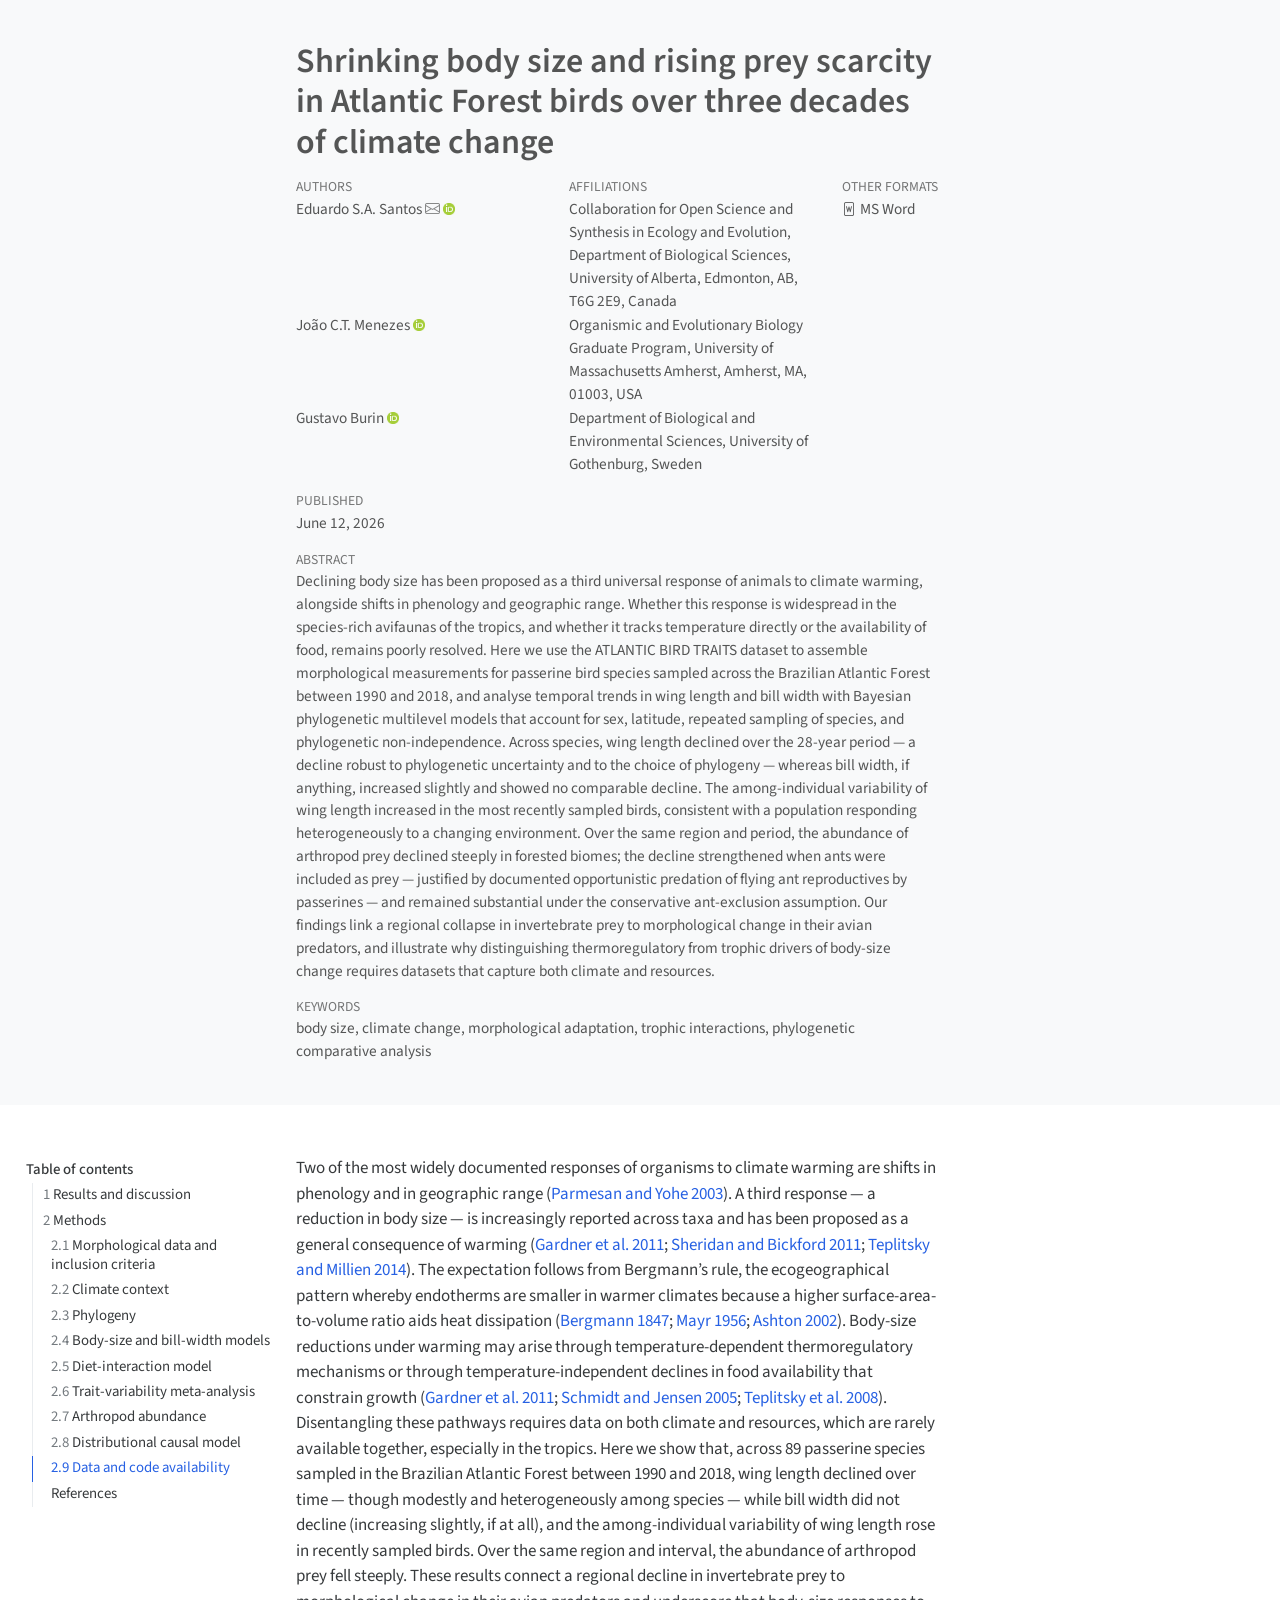
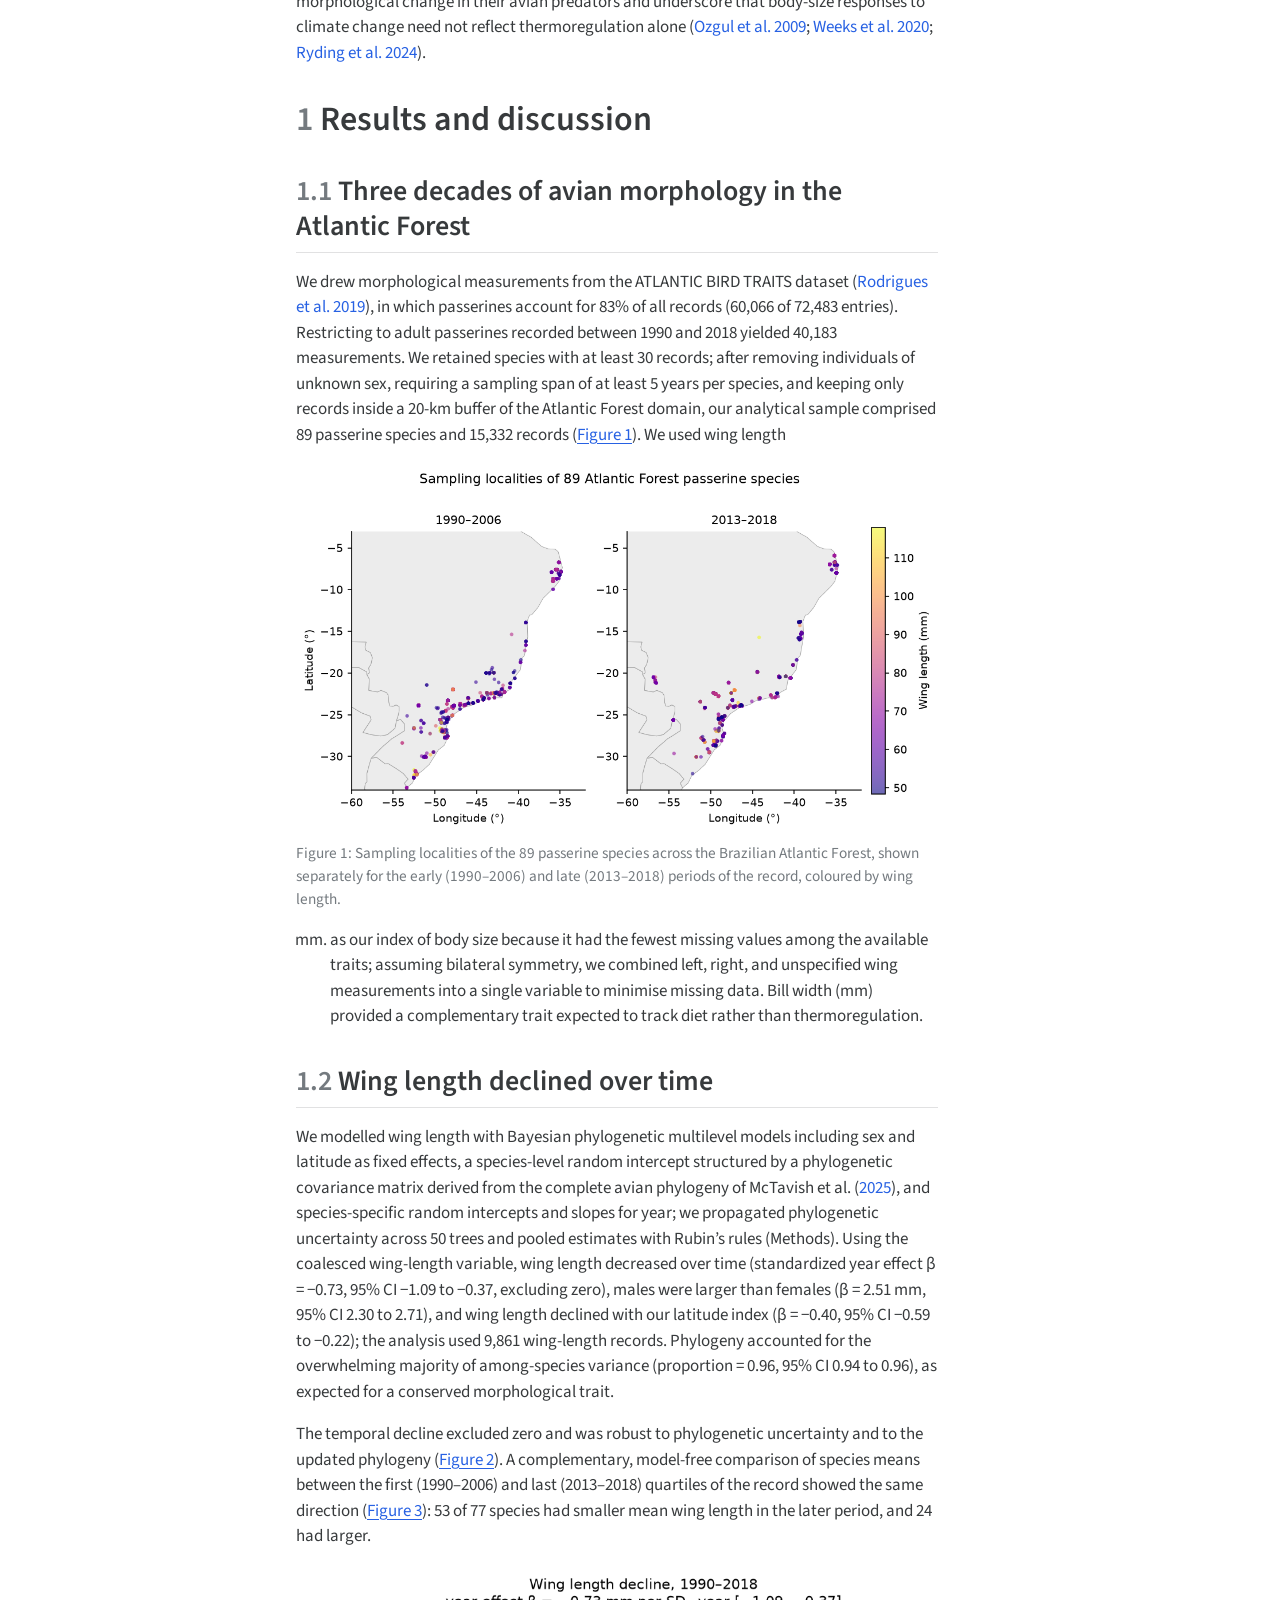
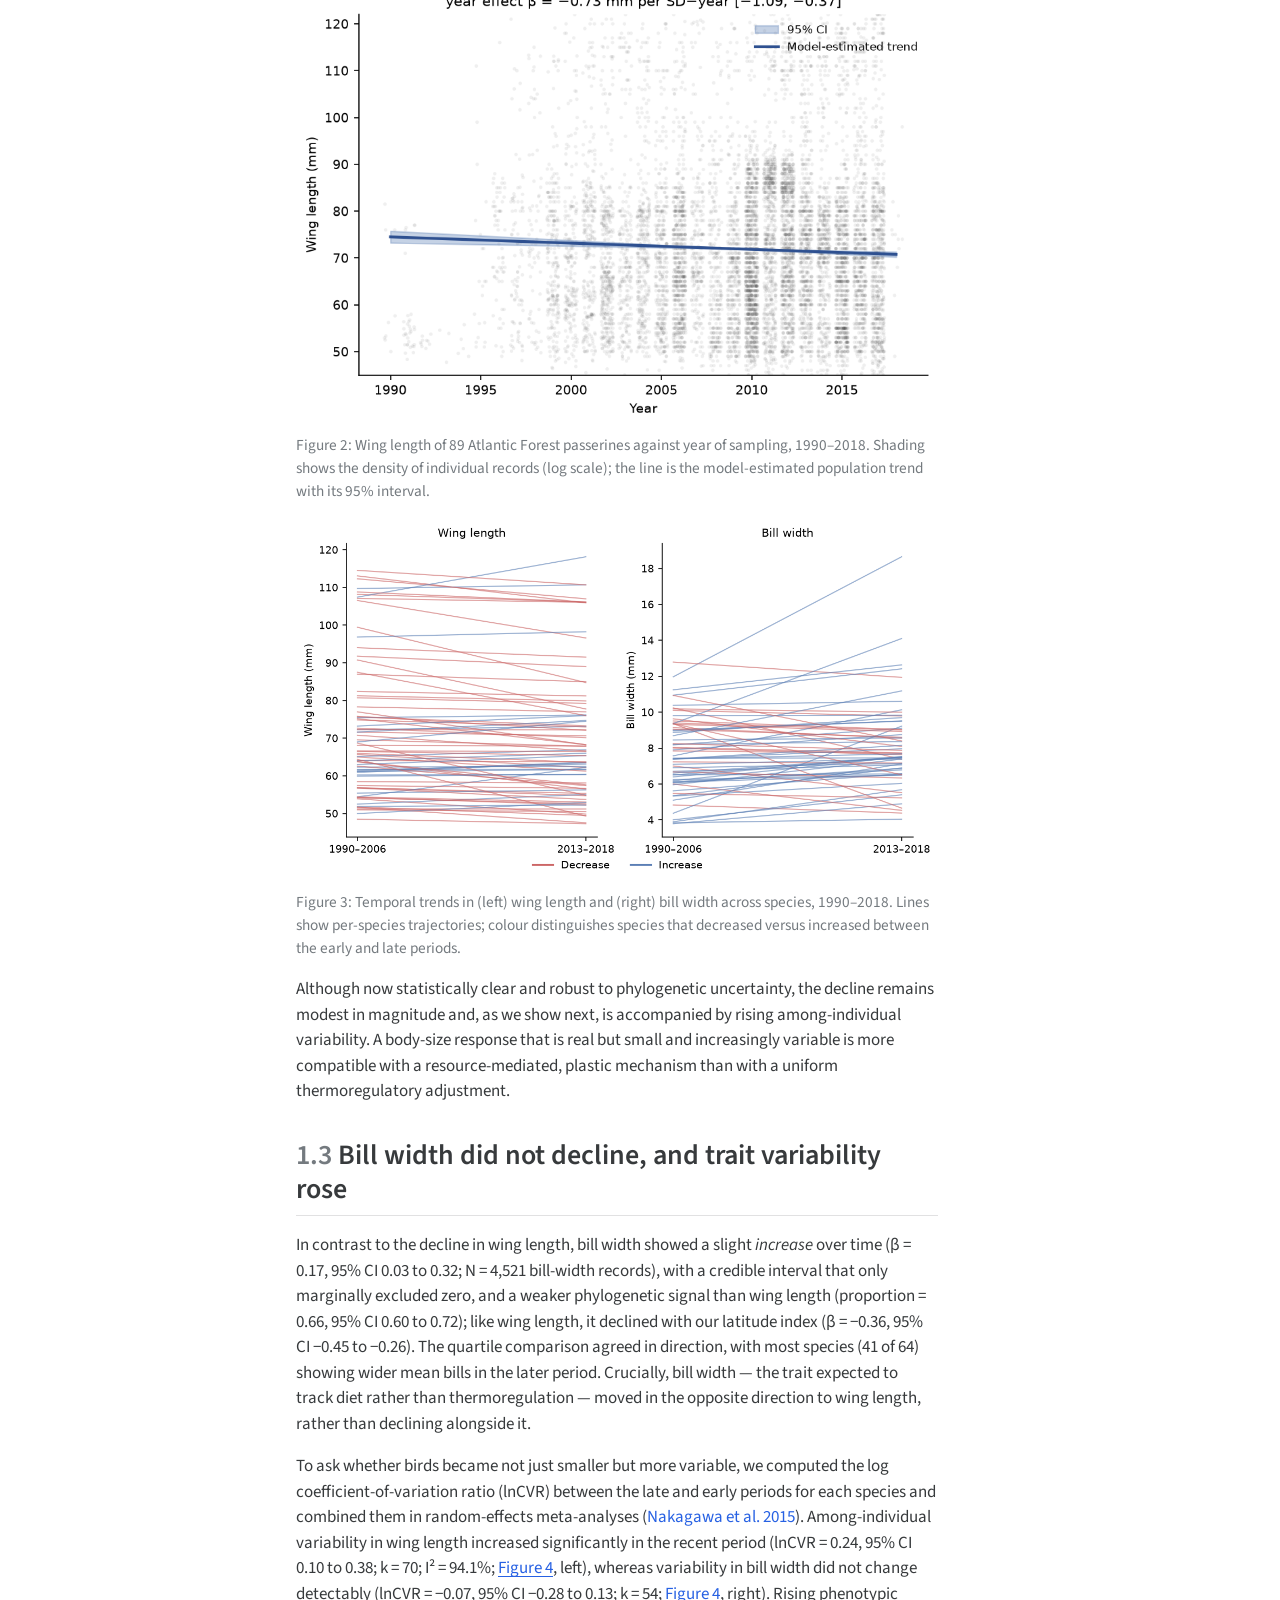
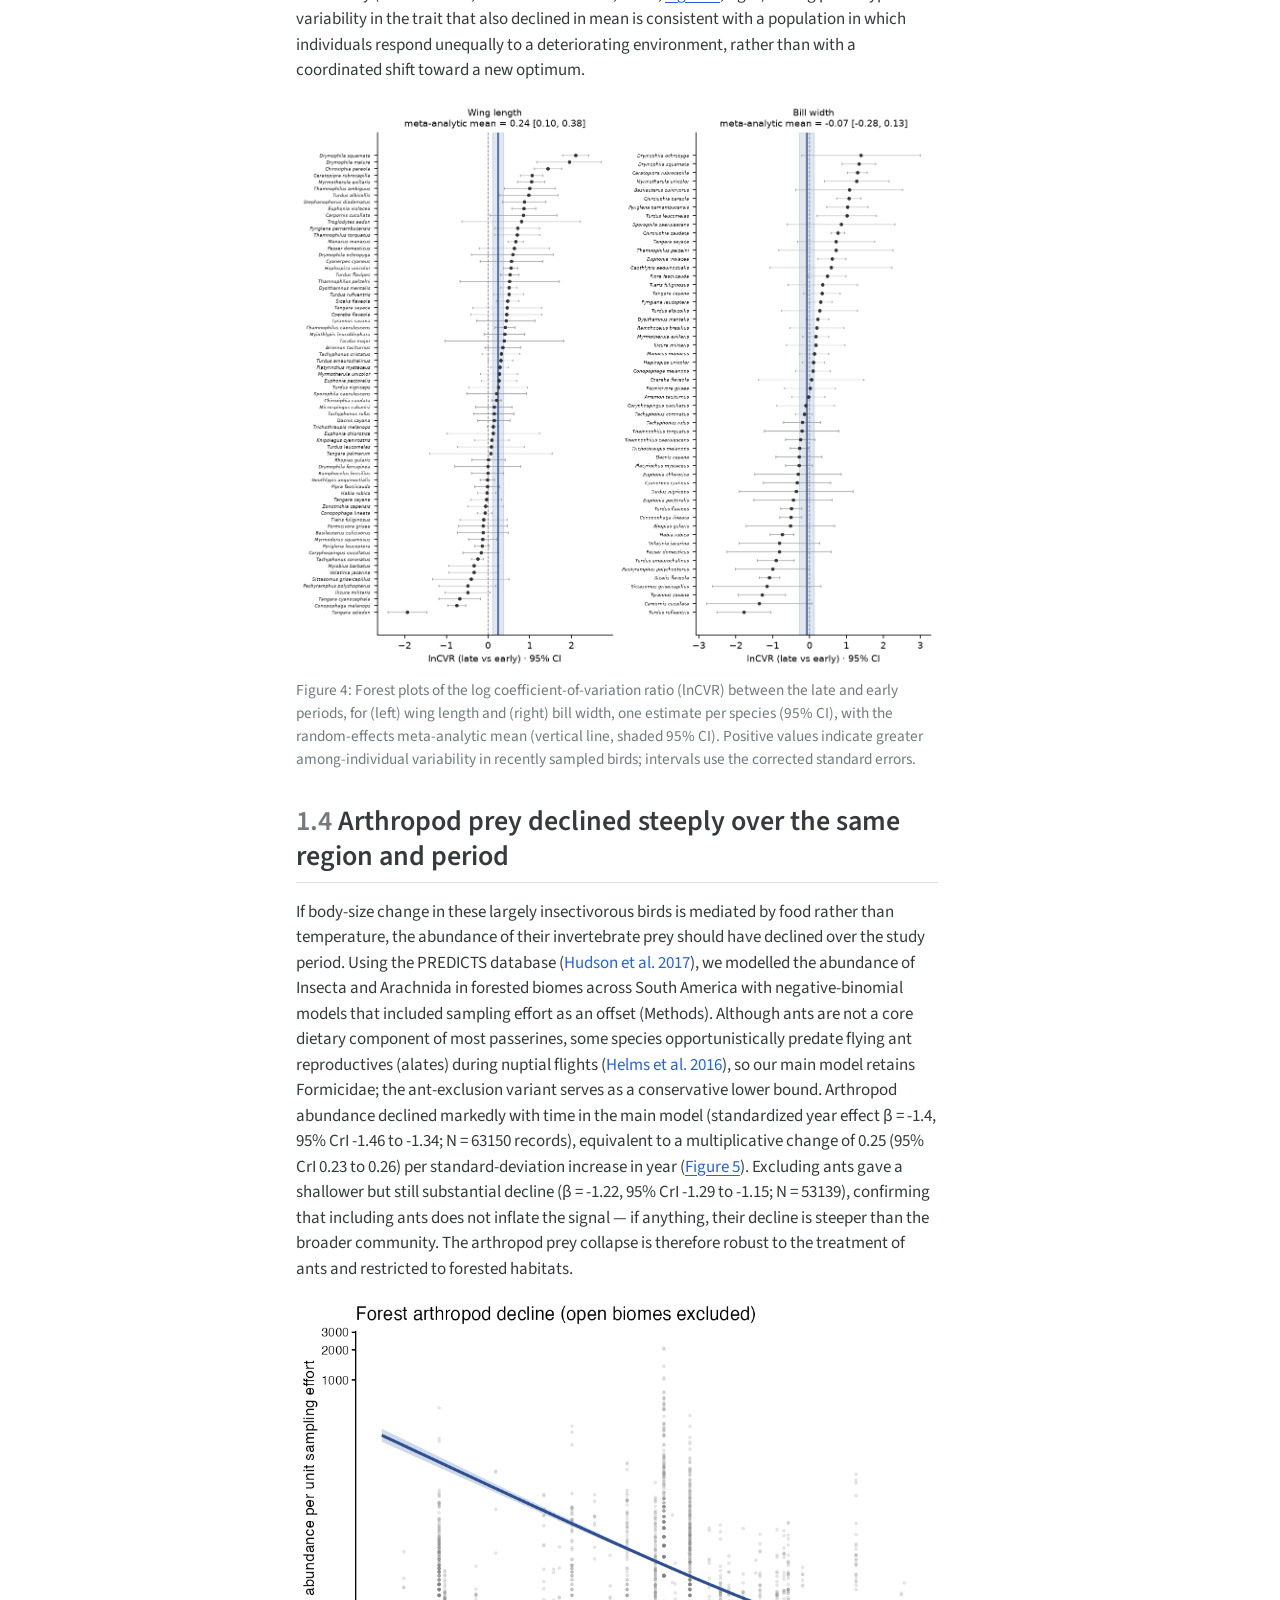
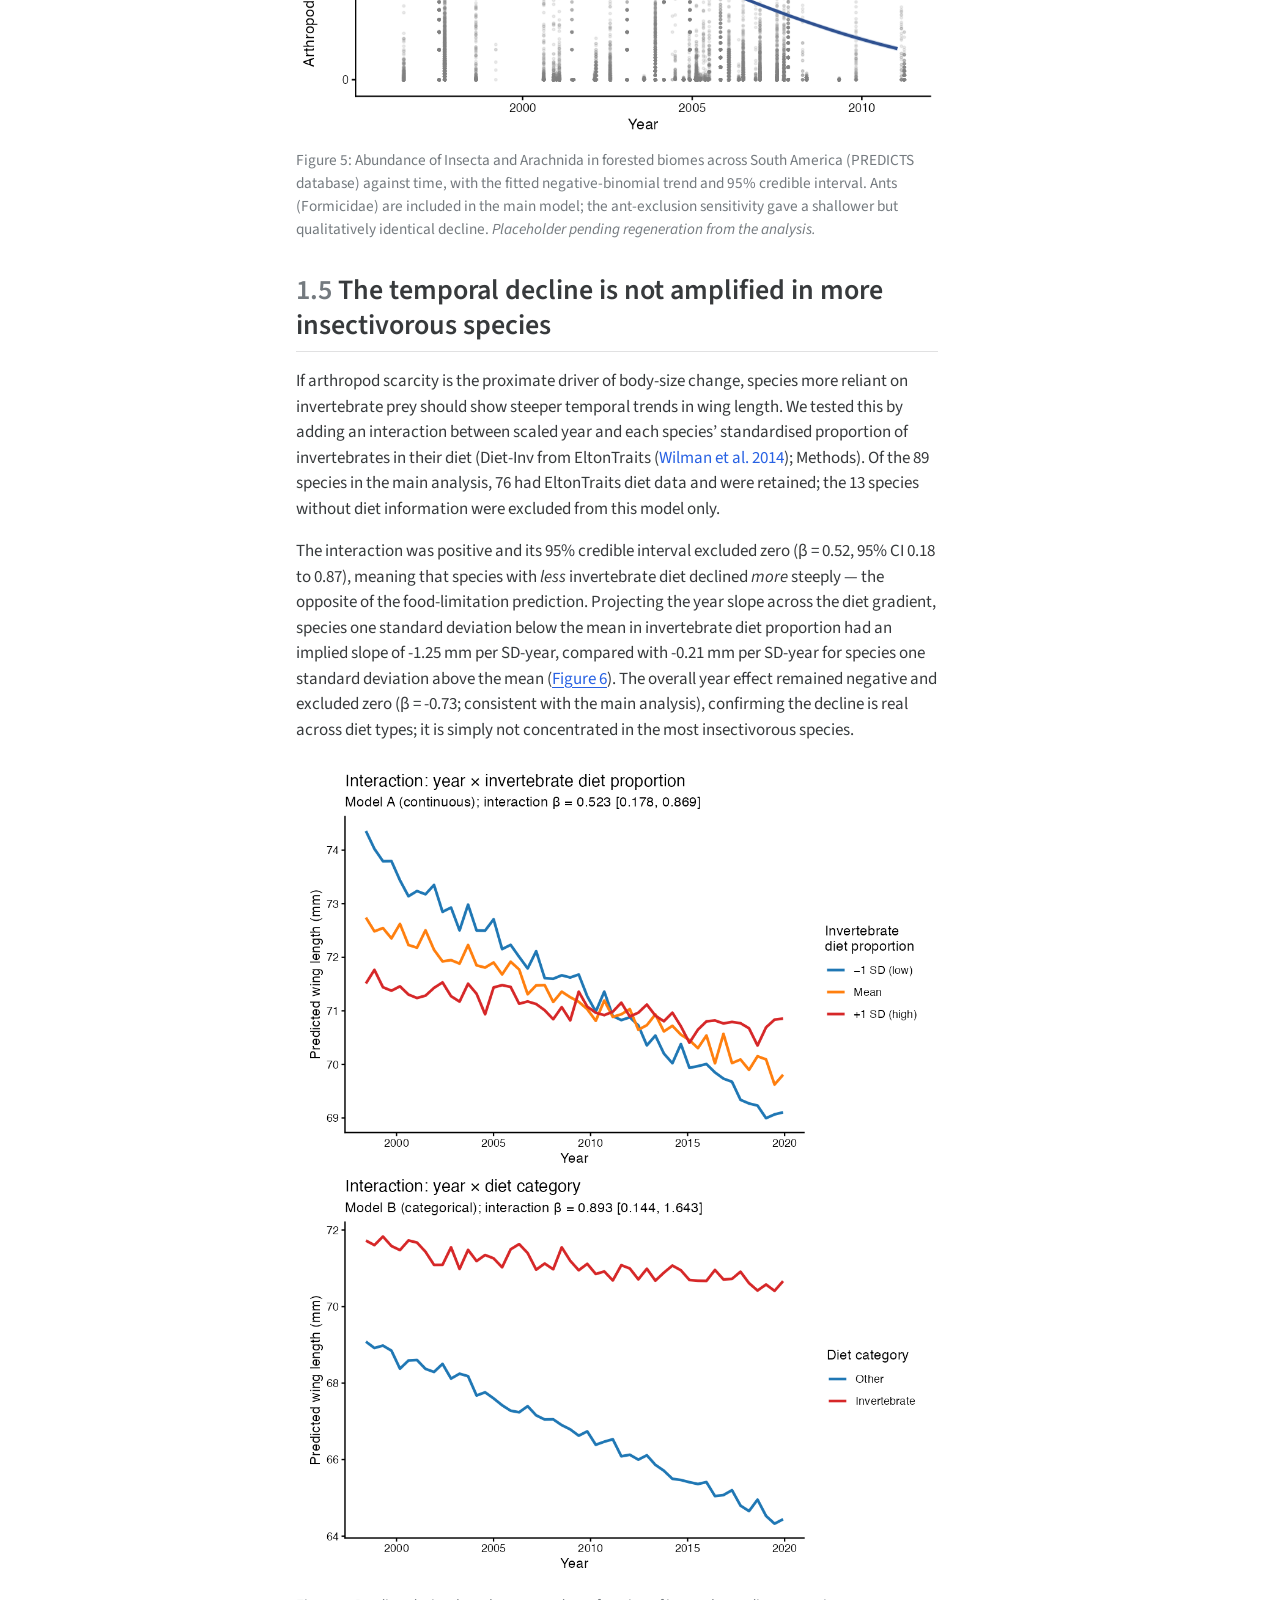
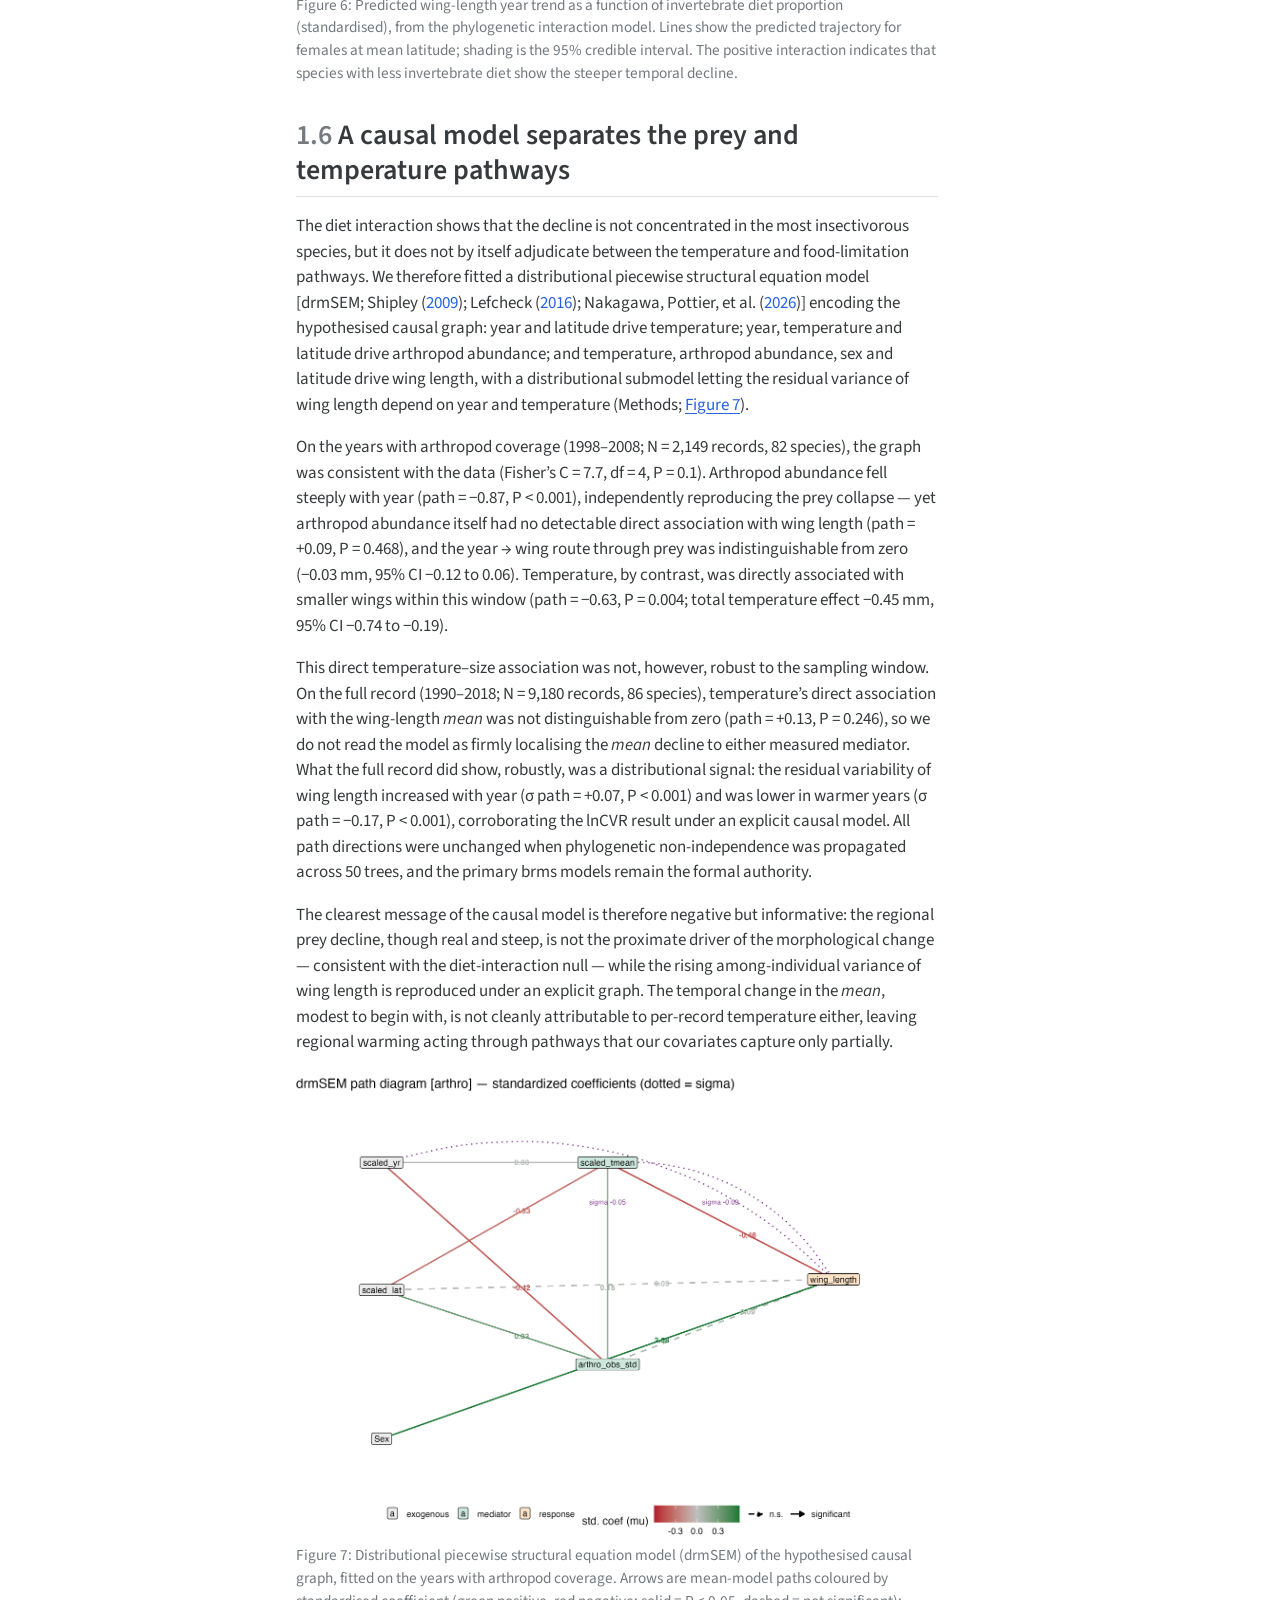
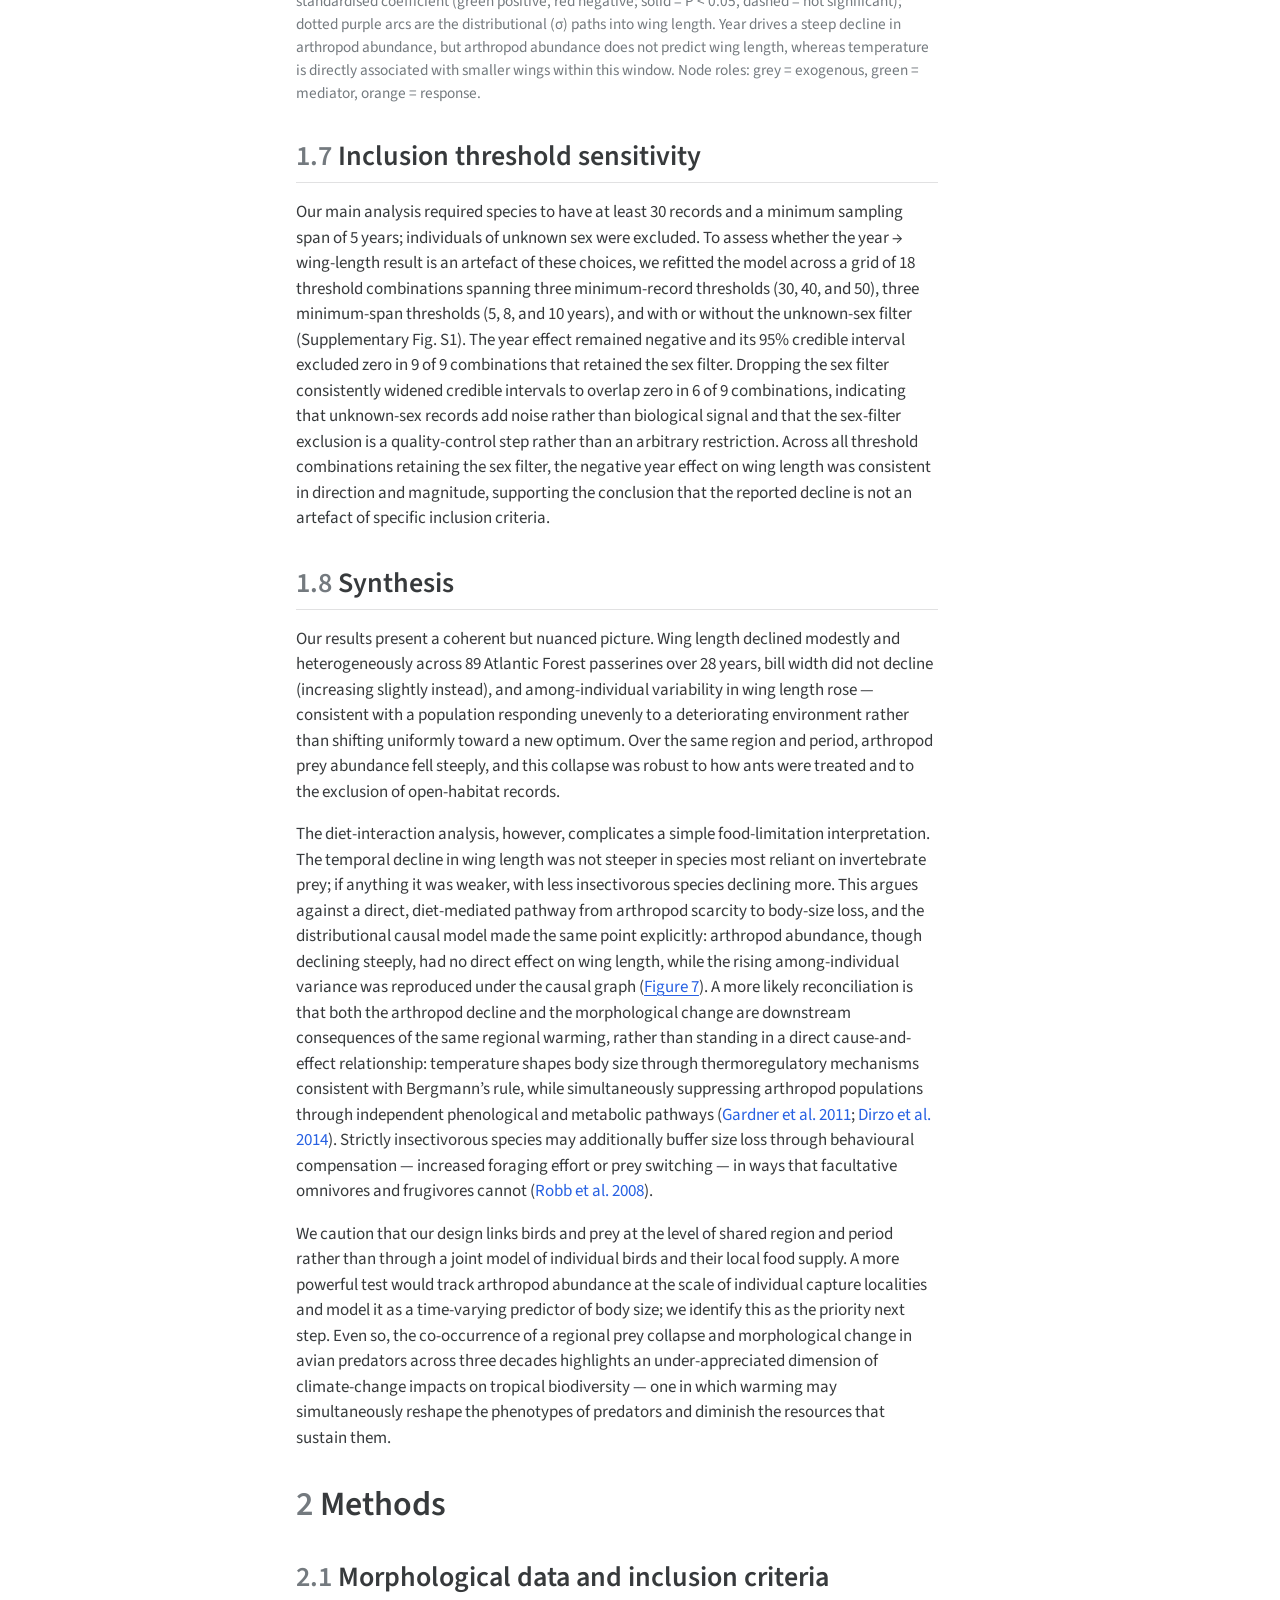
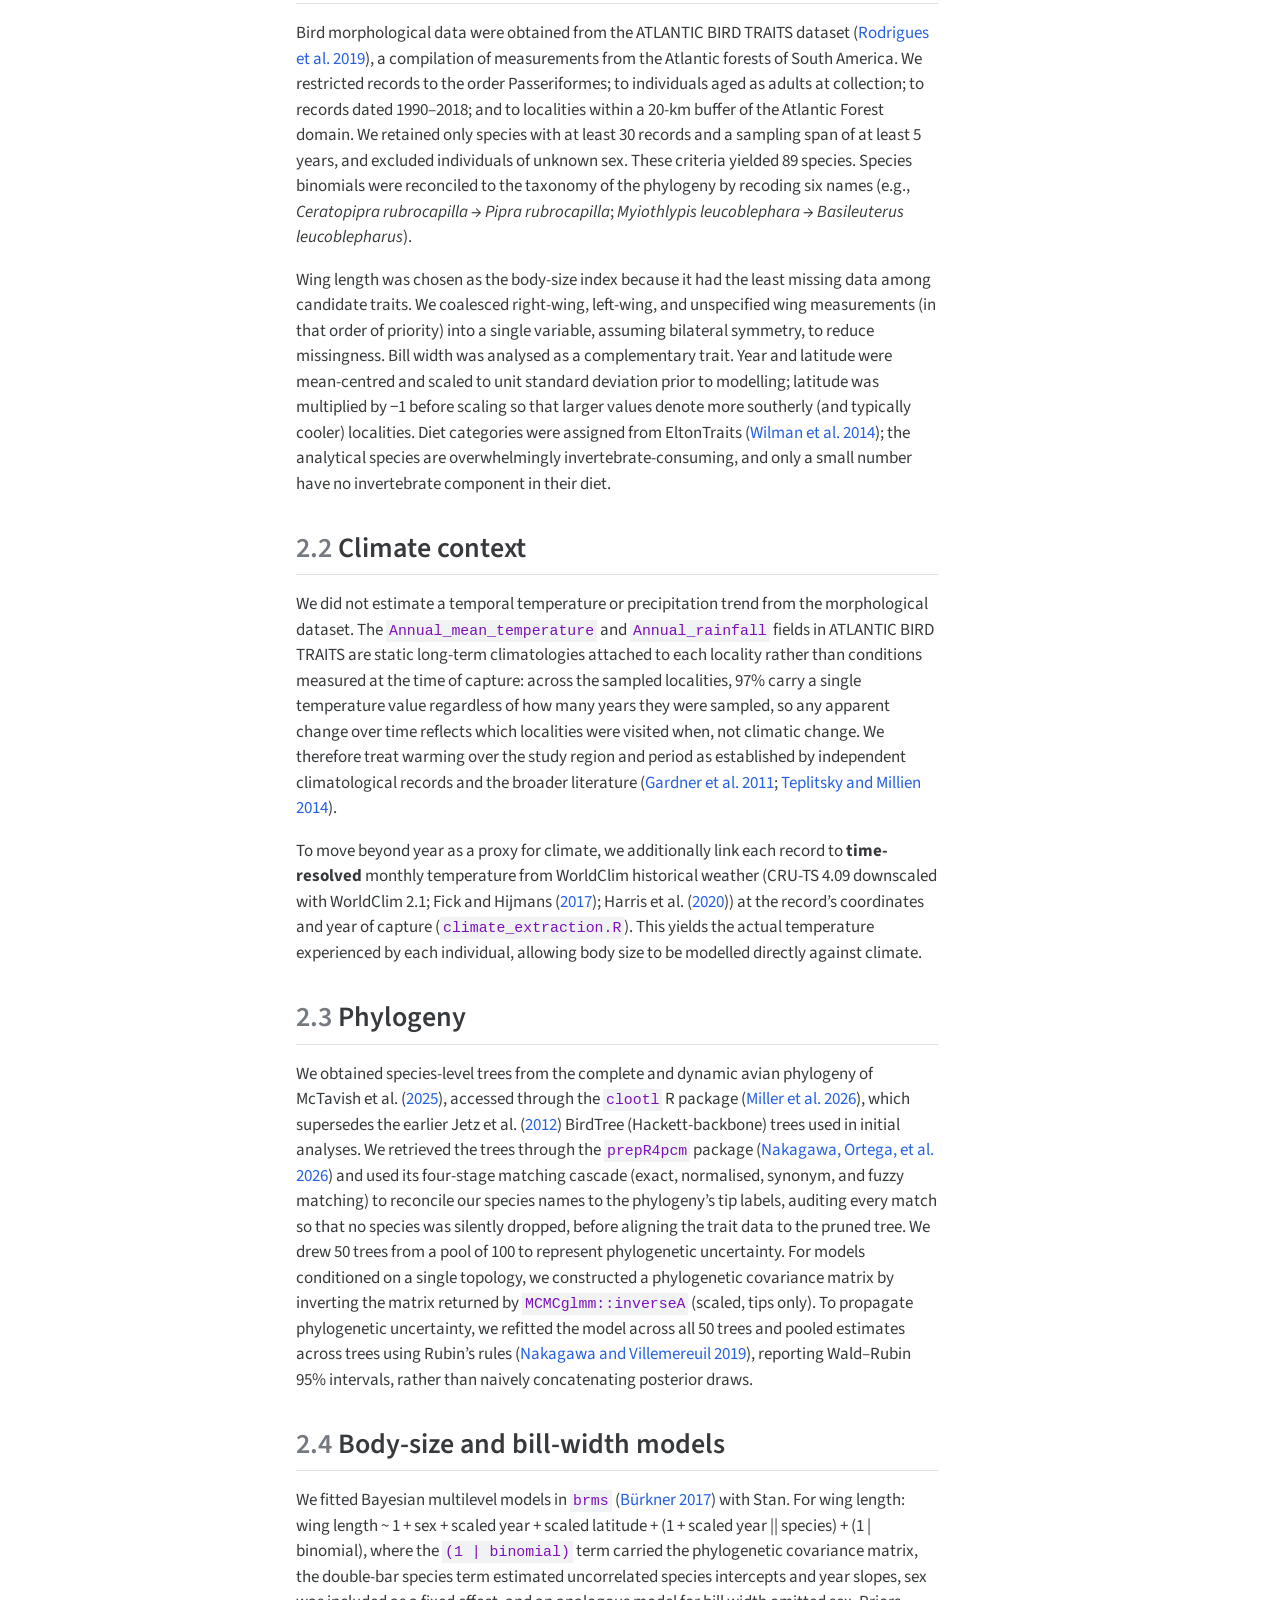
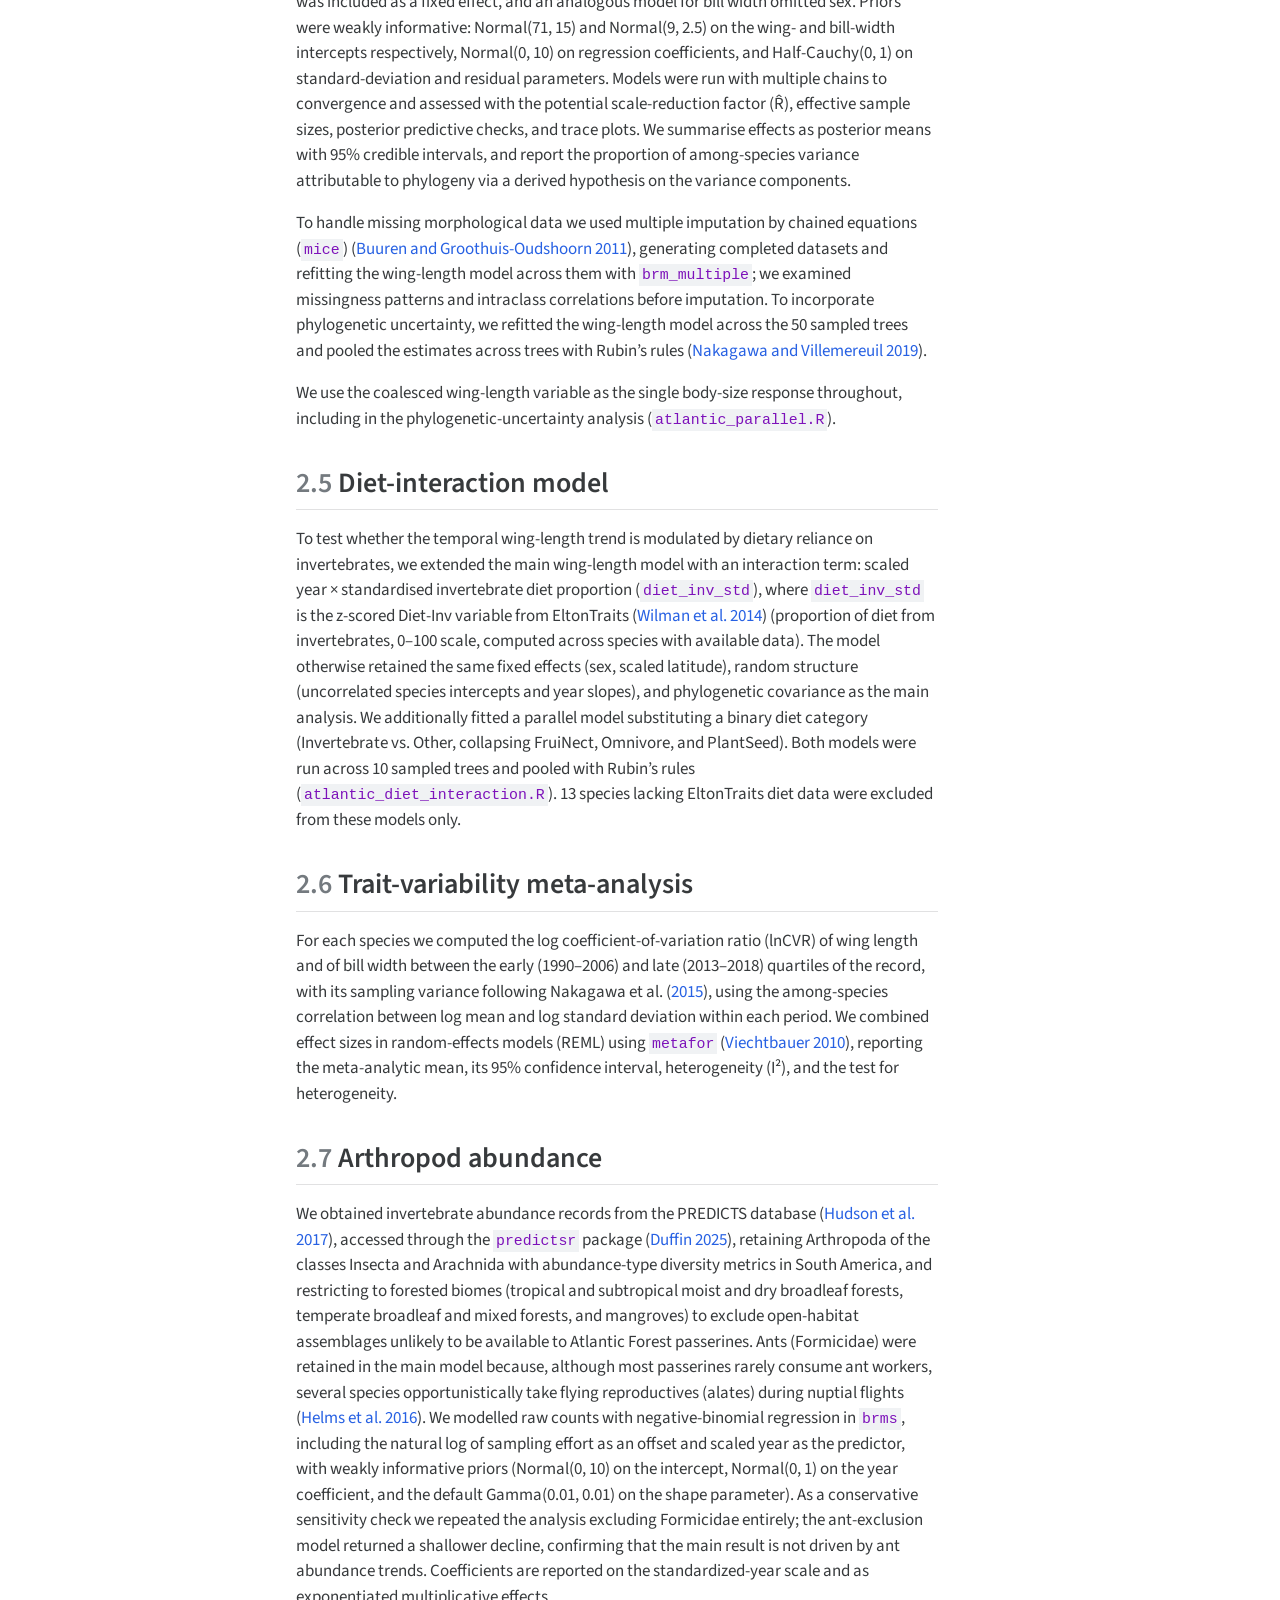
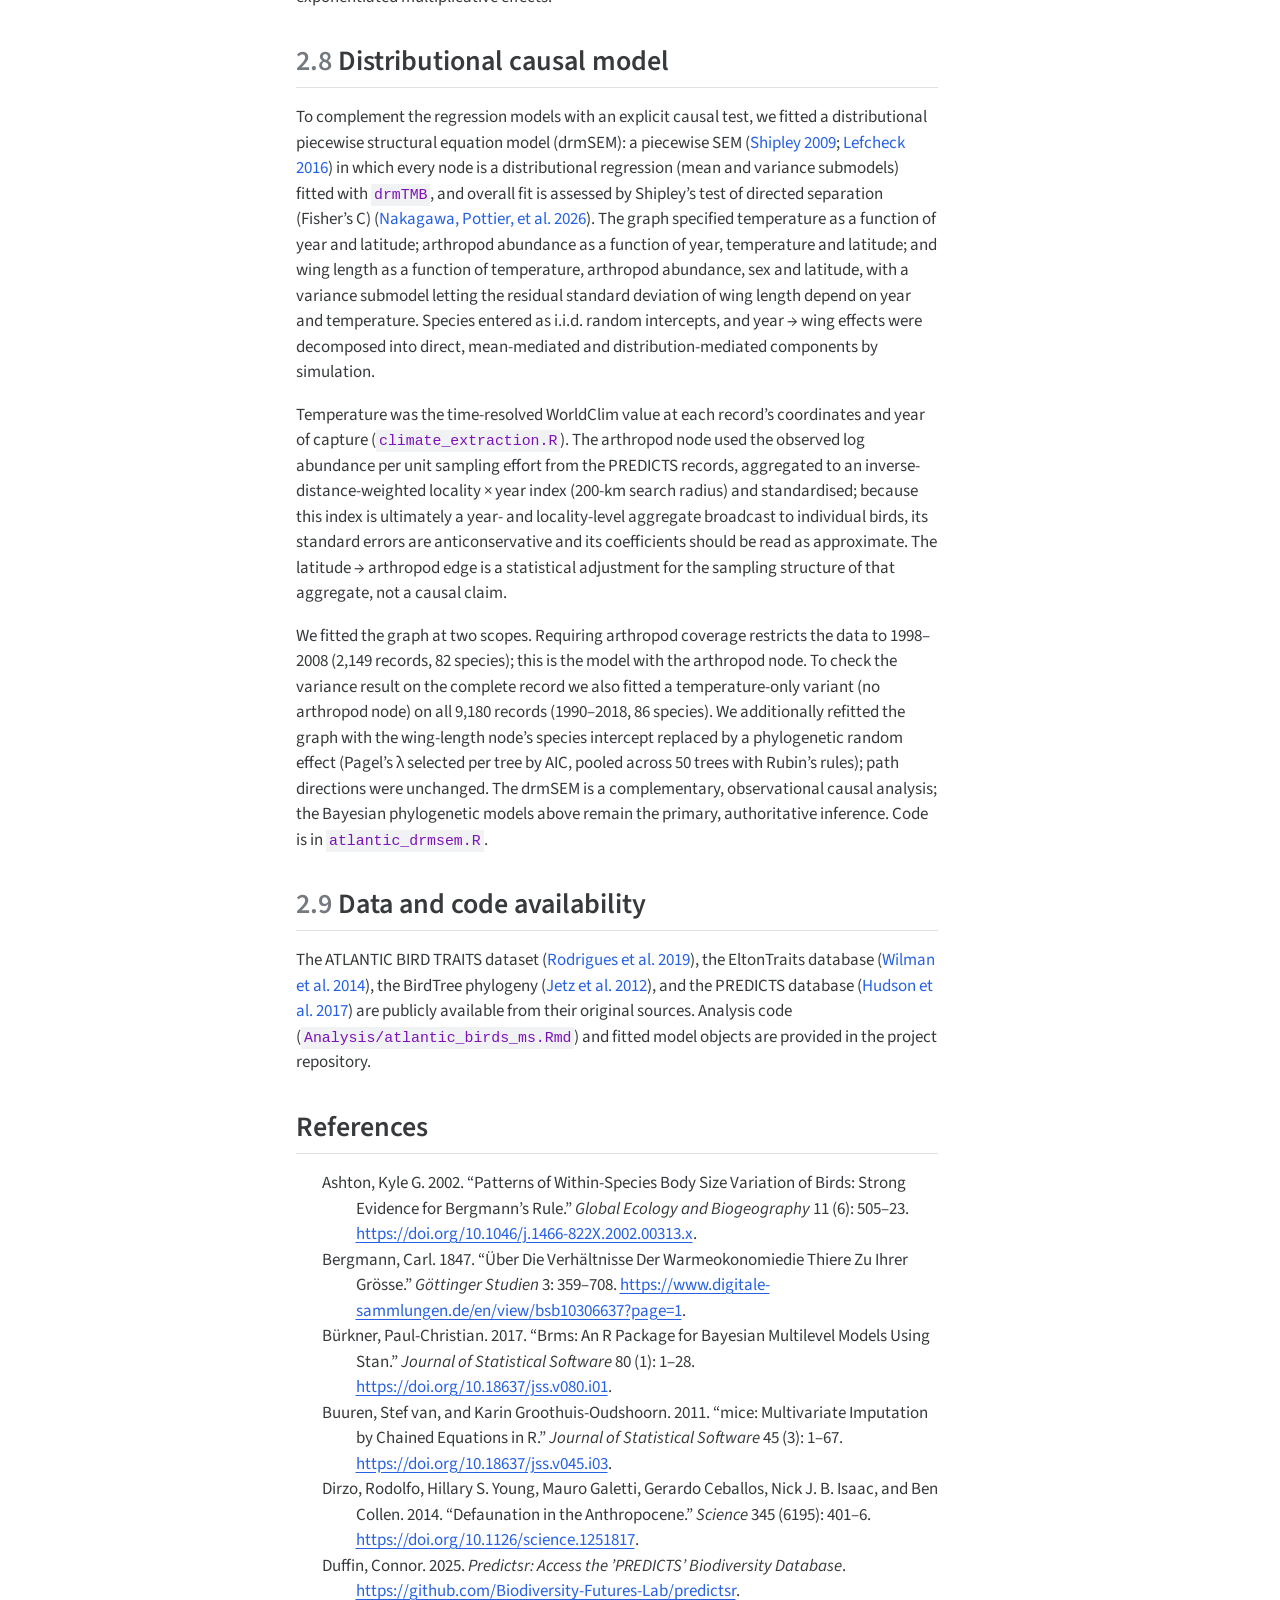
==== commit 43370299: "Update eBird taxonomy mappings, export descriptive stats, and add drmSEM figure to manuscript" ====
--- a/Manuscript/_manuscript/index.html
+++ b/Manuscript/_manuscript/index.html
@@ -9,7 +9,7 @@
 <meta name="author" content="Eduardo S.A. Santos">
 <meta name="author" content="João C.T. Menezes">
 <meta name="author" content="Gustavo Burin">
-<meta name="dcterms.date" content="2026-06-11">
+<meta name="dcterms.date" content="2026-06-12">
 <meta name="keywords" content="body size, climate change, morphological adaptation, trophic interactions, phylogenetic comparative analysis">
 
 <title>Shrinking body size and rising prey scarcity in Atlantic Forest birds over three decades of climate change</title>
@@ -67,16 +67,16 @@
 
 
 <meta name="citation_title" content="Shrinking body size and rising prey scarcity in Atlantic Forest birds over three decades of climate change">
-<meta name="citation_abstract" content="Declining body size has been proposed as a third universal response of animals to climate warming, alongside shifts in phenology and geographic range. Whether this response is widespread in the species-rich avifaunas of the tropics, and whether it tracks temperature directly or the availability of food, remains poorly resolved. Here we use the ATLANTIC BIRD TRAITS dataset to assemble morphological measurements for passerine bird species sampled across the Brazilian Atlantic Forest between 1990 and 2018, and analyse temporal trends in wing length and bill width with Bayesian phylogenetic multilevel models that account for sex, latitude, repeated sampling of species, and phylogenetic non-independence. Across species, wing length declined over the 28-year period — a decline robust to phylogenetic uncertainty and to the choice of phylogeny — whereas bill width showed no comparable directional change. The among-individual variability of wing length increased in the most recently sampled birds, consistent with a population responding heterogeneously to a changing environment. Over the same region and period, the abundance of arthropod prey declined steeply in forested biomes; the decline strengthened when ants were included as prey — justified by documented opportunistic predation of flying ant reproductives by passerines — and remained substantial under the conservative ant-exclusion assumption. Our findings link a regional collapse in invertebrate prey to morphological change in their avian predators, and illustrate why distinguishing thermoregulatory from trophic drivers of body-size change requires datasets that capture both climate and resources.
+<meta name="citation_abstract" content="Declining body size has been proposed as a third universal response of animals to climate warming, alongside shifts in phenology and geographic range. Whether this response is widespread in the species-rich avifaunas of the tropics, and whether it tracks temperature directly or the availability of food, remains poorly resolved. Here we use the ATLANTIC BIRD TRAITS dataset to assemble morphological measurements for passerine bird species sampled across the Brazilian Atlantic Forest between 1990 and 2018, and analyse temporal trends in wing length and bill width with Bayesian phylogenetic multilevel models that account for sex, latitude, repeated sampling of species, and phylogenetic non-independence. Across species, wing length declined over the 28-year period — a decline robust to phylogenetic uncertainty and to the choice of phylogeny — whereas bill width, if anything, increased slightly and showed no comparable decline. The among-individual variability of wing length increased in the most recently sampled birds, consistent with a population responding heterogeneously to a changing environment. Over the same region and period, the abundance of arthropod prey declined steeply in forested biomes; the decline strengthened when ants were included as prey — justified by documented opportunistic predation of flying ant reproductives by passerines — and remained substantial under the conservative ant-exclusion assumption. Our findings link a regional collapse in invertebrate prey to morphological change in their avian predators, and illustrate why distinguishing thermoregulatory from trophic drivers of body-size change requires datasets that capture both climate and resources.
 ">
 <meta name="citation_keywords" content="body size,climate change,morphological adaptation,trophic interactions,phylogenetic comparative analysis">
 <meta name="citation_author" content="Eduardo S.A. Santos">
 <meta name="citation_author" content="João C.T. Menezes">
 <meta name="citation_author" content="Gustavo Burin">
-<meta name="citation_publication_date" content="2026-06-11">
-<meta name="citation_cover_date" content="2026-06-11">
+<meta name="citation_publication_date" content="2026-06-12">
+<meta name="citation_cover_date" content="2026-06-12">
 <meta name="citation_year" content="2026">
-<meta name="citation_online_date" content="2026-06-11">
+<meta name="citation_online_date" content="2026-06-12">
 <meta name="citation_language" content="en">
 <meta name="citation_journal_title" content="bioRxiv">
 <meta name="citation_reference" content="citation_title=The Dynamics of Phenotypic Change and the Shrinking Sheep of St. Kilda;,citation_author=Arpat Ozgul;,citation_author=Shripad Tuljapurkar;,citation_author=Tim G. Benton;,citation_author=Josephine M. Pemberton;,citation_author=Tim H. Clutton-Brock;,citation_author=Tim Coulson;,citation_publication_date=2009-07;,citation_cover_date=2009-07;,citation_year=2009;,citation_fulltext_html_url=http://www.sciencemag.org/lookup/doi/10.1126/science.1173668;,citation_issue=5939;,citation_doi=10.1126/science.1173668;,citation_issn=0036-8075, 1095-9203;,citation_volume=325;,citation_journal_title=Science;">
@@ -118,6 +118,9 @@
 <meta name="citation_reference" content="citation_title=Are invasive fire ants kept in check by native aerial insectivores?;,citation_author=Jackson A. Helms;,citation_author=Aaron P. Godfrey;,citation_author=Tayna Ames;,citation_author=Eli S. Bridge;,citation_publication_date=2016;,citation_cover_date=2016;,citation_year=2016;,citation_issue=5;,citation_doi=10.1098/rsbl.2016.0059;,citation_volume=12;,citation_journal_title=Biology Letters;">
 <meta name="citation_reference" content="citation_title=Defaunation in the Anthropocene;,citation_author=Rodolfo Dirzo;,citation_author=Hillary S. Young;,citation_author=Mauro Galetti;,citation_author=Gerardo Ceballos;,citation_author=Nick J. B. Isaac;,citation_author=Ben Collen;,citation_publication_date=2014;,citation_cover_date=2014;,citation_year=2014;,citation_issue=6195;,citation_doi=10.1126/science.1251817;,citation_volume=345;,citation_journal_title=Science;">
 <meta name="citation_reference" content="citation_title=Food for thought: Supplementary feeding as a driver of ecological change in avian populations;,citation_author=Gillian N. Robb;,citation_author=Roisin A. McDonald;,citation_author=Dan E. Chamberlain;,citation_author=Stuart Bearhop;,citation_publication_date=2008;,citation_cover_date=2008;,citation_year=2008;,citation_issue=9;,citation_doi=10.1890/060152;,citation_volume=6;,citation_journal_title=Frontiers in Ecology and the Environment;">
+<meta name="citation_reference" content="citation_title=Confirmatory path analysis in a generalized multilevel context;,citation_author=Bill Shipley;,citation_publication_date=2009;,citation_cover_date=2009;,citation_year=2009;,citation_issue=2;,citation_doi=10.1890/08-1034.1;,citation_volume=90;,citation_journal_title=Ecology;">
+<meta name="citation_reference" content="citation_title=piecewiseSEM: Piecewise structural equation modelling in R for ecology, evolution, and systematics;,citation_author=Jonathan S. Lefcheck;,citation_publication_date=2016;,citation_cover_date=2016;,citation_year=2016;,citation_issue=5;,citation_doi=10.1111/2041-210X.12512;,citation_volume=7;,citation_journal_title=Methods in Ecology and Evolution;">
+<meta name="citation_reference" content="citation_title=drmSEM: Distributional piecewise structural equation models (built on drmTMB);,citation_author=Shinichi Nakagawa;,citation_author=Patrice Pottier;,citation_author=Ayumi Mizuno;,citation_author=Eduardo S. A. Santos;,citation_author=Malgorzata Lagisz;,citation_publication_date=2026;,citation_cover_date=2026;,citation_year=2026;,citation_fulltext_html_url=https://github.com/itchyshin/drmSEM;">
 </head>
 
 <body class="quarto-light">
@@ -167,7 +170,7 @@
                 <div>
             <div class="quarto-title-meta-heading">Published</div>
             <div class="quarto-title-meta-contents">
-              <p class="date">June 11, 2026</p>
+              <p class="date">June 12, 2026</p>
             </div>
           </div>
           
@@ -181,7 +184,7 @@
     <div>
       <div class="abstract">
         <div class="block-title">Abstract</div>
-        <p>Declining body size has been proposed as a third universal response of animals to climate warming, alongside shifts in phenology and geographic range. Whether this response is widespread in the species-rich avifaunas of the tropics, and whether it tracks temperature directly or the availability of food, remains poorly resolved. Here we use the ATLANTIC BIRD TRAITS dataset to assemble morphological measurements for passerine bird species sampled across the Brazilian Atlantic Forest between 1990 and 2018, and analyse temporal trends in wing length and bill width with Bayesian phylogenetic multilevel models that account for sex, latitude, repeated sampling of species, and phylogenetic non-independence. Across species, wing length declined over the 28-year period — a decline robust to phylogenetic uncertainty and to the choice of phylogeny — whereas bill width showed no comparable directional change. The among-individual variability of wing length increased in the most recently sampled birds, consistent with a population responding heterogeneously to a changing environment. Over the same region and period, the abundance of arthropod prey declined steeply in forested biomes; the decline strengthened when ants were included as prey — justified by documented opportunistic predation of flying ant reproductives by passerines — and remained substantial under the conservative ant-exclusion assumption. Our findings link a regional collapse in invertebrate prey to morphological change in their avian predators, and illustrate why distinguishing thermoregulatory from trophic drivers of body-size change requires datasets that capture both climate and resources.</p>
+        <p>Declining body size has been proposed as a third universal response of animals to climate warming, alongside shifts in phenology and geographic range. Whether this response is widespread in the species-rich avifaunas of the tropics, and whether it tracks temperature directly or the availability of food, remains poorly resolved. Here we use the ATLANTIC BIRD TRAITS dataset to assemble morphological measurements for passerine bird species sampled across the Brazilian Atlantic Forest between 1990 and 2018, and analyse temporal trends in wing length and bill width with Bayesian phylogenetic multilevel models that account for sex, latitude, repeated sampling of species, and phylogenetic non-independence. Across species, wing length declined over the 28-year period — a decline robust to phylogenetic uncertainty and to the choice of phylogeny — whereas bill width, if anything, increased slightly and showed no comparable decline. The among-individual variability of wing length increased in the most recently sampled birds, consistent with a population responding heterogeneously to a changing environment. Over the same region and period, the abundance of arthropod prey declined steeply in forested biomes; the decline strengthened when ants were included as prey — justified by documented opportunistic predation of flying ant reproductives by passerines — and remained substantial under the conservative ant-exclusion assumption. Our findings link a regional collapse in invertebrate prey to morphological change in their avian predators, and illustrate why distinguishing thermoregulatory from trophic drivers of body-size change requires datasets that capture both climate and resources.</p>
       </div>
     </div>
 
@@ -204,11 +207,12 @@
   <ul class="collapse">
   <li><a href="#three-decades-of-avian-morphology-in-the-atlantic-forest" id="toc-three-decades-of-avian-morphology-in-the-atlantic-forest" class="nav-link" data-scroll-target="#three-decades-of-avian-morphology-in-the-atlantic-forest"><span class="header-section-number">1.1</span> Three decades of avian morphology in the Atlantic Forest</a></li>
   <li><a href="#wing-length-declined-over-time" id="toc-wing-length-declined-over-time" class="nav-link" data-scroll-target="#wing-length-declined-over-time"><span class="header-section-number">1.2</span> Wing length declined over time</a></li>
-  <li><a href="#bill-width-did-not-track-time-and-trait-variability-rose" id="toc-bill-width-did-not-track-time-and-trait-variability-rose" class="nav-link" data-scroll-target="#bill-width-did-not-track-time-and-trait-variability-rose"><span class="header-section-number">1.3</span> Bill width did not track time, and trait variability rose</a></li>
+  <li><a href="#bill-width-did-not-decline-and-trait-variability-rose" id="toc-bill-width-did-not-decline-and-trait-variability-rose" class="nav-link" data-scroll-target="#bill-width-did-not-decline-and-trait-variability-rose"><span class="header-section-number">1.3</span> Bill width did not decline, and trait variability rose</a></li>
   <li><a href="#arthropod-prey-declined-steeply-over-the-same-region-and-period" id="toc-arthropod-prey-declined-steeply-over-the-same-region-and-period" class="nav-link" data-scroll-target="#arthropod-prey-declined-steeply-over-the-same-region-and-period"><span class="header-section-number">1.4</span> Arthropod prey declined steeply over the same region and period</a></li>
   <li><a href="#the-temporal-decline-is-not-amplified-in-more-insectivorous-species" id="toc-the-temporal-decline-is-not-amplified-in-more-insectivorous-species" class="nav-link" data-scroll-target="#the-temporal-decline-is-not-amplified-in-more-insectivorous-species"><span class="header-section-number">1.5</span> The temporal decline is not amplified in more insectivorous species</a></li>
-  <li><a href="#inclusion-threshold-sensitivity" id="toc-inclusion-threshold-sensitivity" class="nav-link" data-scroll-target="#inclusion-threshold-sensitivity"><span class="header-section-number">1.6</span> Inclusion threshold sensitivity</a></li>
-  <li><a href="#synthesis" id="toc-synthesis" class="nav-link" data-scroll-target="#synthesis"><span class="header-section-number">1.7</span> Synthesis</a></li>
+  <li><a href="#a-causal-model-separates-the-prey-and-temperature-pathways" id="toc-a-causal-model-separates-the-prey-and-temperature-pathways" class="nav-link" data-scroll-target="#a-causal-model-separates-the-prey-and-temperature-pathways"><span class="header-section-number">1.6</span> A causal model separates the prey and temperature pathways</a></li>
+  <li><a href="#inclusion-threshold-sensitivity" id="toc-inclusion-threshold-sensitivity" class="nav-link" data-scroll-target="#inclusion-threshold-sensitivity"><span class="header-section-number">1.7</span> Inclusion threshold sensitivity</a></li>
+  <li><a href="#synthesis" id="toc-synthesis" class="nav-link" data-scroll-target="#synthesis"><span class="header-section-number">1.8</span> Synthesis</a></li>
   </ul></li>
   <li><a href="#sec-methods" id="toc-sec-methods" class="nav-link" data-scroll-target="#sec-methods"><span class="header-section-number">2</span> Methods</a>
   <ul class="collapse">
@@ -219,7 +223,8 @@
   <li><a href="#diet-interaction-model" id="toc-diet-interaction-model" class="nav-link" data-scroll-target="#diet-interaction-model"><span class="header-section-number">2.5</span> Diet-interaction model</a></li>
   <li><a href="#trait-variability-meta-analysis" id="toc-trait-variability-meta-analysis" class="nav-link" data-scroll-target="#trait-variability-meta-analysis"><span class="header-section-number">2.6</span> Trait-variability meta-analysis</a></li>
   <li><a href="#arthropod-abundance" id="toc-arthropod-abundance" class="nav-link" data-scroll-target="#arthropod-abundance"><span class="header-section-number">2.7</span> Arthropod abundance</a></li>
-  <li><a href="#data-and-code-availability" id="toc-data-and-code-availability" class="nav-link" data-scroll-target="#data-and-code-availability"><span class="header-section-number">2.8</span> Data and code availability</a></li>
+  <li><a href="#sec-drmsem" id="toc-sec-drmsem" class="nav-link" data-scroll-target="#sec-drmsem"><span class="header-section-number">2.8</span> Distributional causal model</a></li>
+  <li><a href="#data-and-code-availability" id="toc-data-and-code-availability" class="nav-link" data-scroll-target="#data-and-code-availability"><span class="header-section-number">2.9</span> Data and code availability</a></li>
   <li><a href="#references" id="toc-references" class="nav-link" data-scroll-target="#references">References</a></li>
   </ul></li>
   </ul>
@@ -243,12 +248,17 @@
 independently reproduced from the raw data in Python (Manuscript/make_figures.py).
 
 Decisions already applied (see CODE_REVIEW.md):
-  - Body-size (wing-length) result is now the coalesced-variable model fitted
+  - Body-size (wing-length) result is the coalesced-variable model fitted
     across 50 clootl/McTavish trees and pooled with Rubin's rules
-    (atlantic_parallel.R): year effect beta = -0.66, 95% CI [-1.05, -0.28]
-    (excludes zero); N and species count auto-populated from data_summary.rds.
-    STALE — re-run atlantic_parallel.R after threshold change (n≥30, range≥5) to
-    update β/CI/phylogenetic signal. Supersedes the earlier BirdTree estimate.
+    (atlantic_parallel.R), re-run on the enlarged sample (thresholds n≥30,
+    range≥5: 89 species / 15,332 records): year effect beta = -0.73, 95% CI
+    [-1.09, -0.37] (excludes zero). All quoted descriptive, quartile, lnCVR and
+    pooled-model numbers are now auto-populated from descriptive_summary.rds
+    (built by update_descriptive_stats.R) and data_summary.rds. Supersedes the
+    earlier BirdTree estimate.
+  - NOTE: on the enlarged sample bill width now shows a slight INCREASE over time
+    (beta = 0.17 [0.03, 0.32], CI marginally excludes zero), not the null of the
+    earlier sample — text/abstract updated accordingly.
   - The in-sample temperature/precipitation "trend" was REMOVED:
     Annual_mean_temperature and Annual_rainfall in the source data are static
     per-locality climatologies (97% of localities have a single value across
@@ -264,12 +274,12 @@
 from the Rmd (export_fig_arthropods chunk).
 ================================================================
 -->
-<p>Two of the most widely documented responses of organisms to climate warming are shifts in phenology and in geographic range <span class="citation" data-cites="parmesan_globally_2003">(<a href="#ref-parmesan_globally_2003" role="doc-biblioref">Parmesan and Yohe 2003</a>)</span>. A third response — a reduction in body size — is increasingly reported across taxa and has been proposed as a general consequence of warming <span class="citation" data-cites="gardner_declining_2011 sheridan_shrinking_2011 teplitsky_climate_2014">(<a href="#ref-gardner_declining_2011" role="doc-biblioref">Gardner et al. 2011</a>; <a href="#ref-sheridan_shrinking_2011" role="doc-biblioref">Sheridan and Bickford 2011</a>; <a href="#ref-teplitsky_climate_2014" role="doc-biblioref">Teplitsky and Millien 2014</a>)</span>. The expectation follows from Bergmann’s rule, the ecogeographical pattern whereby endotherms are smaller in warmer climates because a higher surface-area-to-volume ratio aids heat dissipation <span class="citation" data-cites="bergmann1847 mayr1956 ashton2002a">(<a href="#ref-bergmann1847" role="doc-biblioref">Bergmann 1847</a>; <a href="#ref-mayr1956" role="doc-biblioref">Mayr 1956</a>; <a href="#ref-ashton2002a" role="doc-biblioref">Ashton 2002</a>)</span>. Body-size reductions under warming may arise through temperature-dependent thermoregulatory mechanisms or through temperature-independent declines in food availability that constrain growth <span class="citation" data-cites="gardner_declining_2011 schmidt_concomitant_2005 teplitsky_bergmanns_2008">(<a href="#ref-gardner_declining_2011" role="doc-biblioref">Gardner et al. 2011</a>; <a href="#ref-schmidt_concomitant_2005" role="doc-biblioref">Schmidt and Jensen 2005</a>; <a href="#ref-teplitsky_bergmanns_2008" role="doc-biblioref">Teplitsky et al. 2008</a>)</span>. Disentangling these pathways requires data on both climate and resources, which are rarely available together, especially in the tropics. Here we show that, across 89 passerine species sampled in the Brazilian Atlantic Forest between 1990 and 2018, wing length declined over time — though modestly and heterogeneously among species — while bill width did not, and the among-individual variability of wing length rose in recently sampled birds. Over the same region and interval, the abundance of arthropod prey fell steeply. These results connect a regional decline in invertebrate prey to morphological change in their avian predators and underscore that body-size responses to climate change need not reflect thermoregulation alone <span class="citation" data-cites="ozgul2009 weeks2020 ryding2024">(<a href="#ref-ozgul2009" role="doc-biblioref">Ozgul et al. 2009</a>; <a href="#ref-weeks2020" role="doc-biblioref">Weeks et al. 2020</a>; <a href="#ref-ryding2024" role="doc-biblioref">Ryding et al. 2024</a>)</span>.</p>
+<p>Two of the most widely documented responses of organisms to climate warming are shifts in phenology and in geographic range <span class="citation" data-cites="parmesan_globally_2003">(<a href="#ref-parmesan_globally_2003" role="doc-biblioref">Parmesan and Yohe 2003</a>)</span>. A third response — a reduction in body size — is increasingly reported across taxa and has been proposed as a general consequence of warming <span class="citation" data-cites="gardner_declining_2011 sheridan_shrinking_2011 teplitsky_climate_2014">(<a href="#ref-gardner_declining_2011" role="doc-biblioref">Gardner et al. 2011</a>; <a href="#ref-sheridan_shrinking_2011" role="doc-biblioref">Sheridan and Bickford 2011</a>; <a href="#ref-teplitsky_climate_2014" role="doc-biblioref">Teplitsky and Millien 2014</a>)</span>. The expectation follows from Bergmann’s rule, the ecogeographical pattern whereby endotherms are smaller in warmer climates because a higher surface-area-to-volume ratio aids heat dissipation <span class="citation" data-cites="bergmann1847 mayr1956 ashton2002a">(<a href="#ref-bergmann1847" role="doc-biblioref">Bergmann 1847</a>; <a href="#ref-mayr1956" role="doc-biblioref">Mayr 1956</a>; <a href="#ref-ashton2002a" role="doc-biblioref">Ashton 2002</a>)</span>. Body-size reductions under warming may arise through temperature-dependent thermoregulatory mechanisms or through temperature-independent declines in food availability that constrain growth <span class="citation" data-cites="gardner_declining_2011 schmidt_concomitant_2005 teplitsky_bergmanns_2008">(<a href="#ref-gardner_declining_2011" role="doc-biblioref">Gardner et al. 2011</a>; <a href="#ref-schmidt_concomitant_2005" role="doc-biblioref">Schmidt and Jensen 2005</a>; <a href="#ref-teplitsky_bergmanns_2008" role="doc-biblioref">Teplitsky et al. 2008</a>)</span>. Disentangling these pathways requires data on both climate and resources, which are rarely available together, especially in the tropics. Here we show that, across 89 passerine species sampled in the Brazilian Atlantic Forest between 1990 and 2018, wing length declined over time — though modestly and heterogeneously among species — while bill width did not decline (increasing slightly, if at all), and the among-individual variability of wing length rose in recently sampled birds. Over the same region and interval, the abundance of arthropod prey fell steeply. These results connect a regional decline in invertebrate prey to morphological change in their avian predators and underscore that body-size responses to climate change need not reflect thermoregulation alone <span class="citation" data-cites="ozgul2009 weeks2020 ryding2024">(<a href="#ref-ozgul2009" role="doc-biblioref">Ozgul et al. 2009</a>; <a href="#ref-weeks2020" role="doc-biblioref">Weeks et al. 2020</a>; <a href="#ref-ryding2024" role="doc-biblioref">Ryding et al. 2024</a>)</span>.</p>
 <section id="results-and-discussion" class="level1" data-number="1">
 <h1 data-number="1"><span class="header-section-number">1</span> Results and discussion</h1>
 <section id="three-decades-of-avian-morphology-in-the-atlantic-forest" class="level2" data-number="1.1">
 <h2 data-number="1.1" class="anchored" data-anchor-id="three-decades-of-avian-morphology-in-the-atlantic-forest"><span class="header-section-number">1.1</span> Three decades of avian morphology in the Atlantic Forest</h2>
-<p>We drew morphological measurements from the ATLANTIC BIRD TRAITS dataset <span class="citation" data-cites="rodrigues_atlantic_2019">(<a href="#ref-rodrigues_atlantic_2019" role="doc-biblioref">Rodrigues et al. 2019</a>)</span>, in which passerines account for 82% of all records (60,066 of 72,483 entries). Restricting the data to adult birds (n = 43,149) recorded between 1990 and 2018 yielded 40,183 passerine measurements. We retained species with at least 30 records; after removing individuals of unknown sex, requiring a sampling span of at least 5 years per species, and keeping only records inside a 20-km buffer of the Atlantic Forest domain, our analytical sample comprised 89 passerine species (<a href="#fig-map" class="quarto-xref">Figure&nbsp;1</a>). We used wing length</p>
+<p>We drew morphological measurements from the ATLANTIC BIRD TRAITS dataset <span class="citation" data-cites="rodrigues_atlantic_2019">(<a href="#ref-rodrigues_atlantic_2019" role="doc-biblioref">Rodrigues et al. 2019</a>)</span>, in which passerines account for 83% of all records (60,066 of 72,483 entries). Restricting to adult passerines recorded between 1990 and 2018 yielded 40,183 measurements. We retained species with at least 30 records; after removing individuals of unknown sex, requiring a sampling span of at least 5 years per species, and keeping only records inside a 20-km buffer of the Atlantic Forest domain, our analytical sample comprised 89 passerine species and 15,332 records (<a href="#fig-map" class="quarto-xref">Figure&nbsp;1</a>). We used wing length</p>
 <div id="fig-map" class="quarto-float quarto-figure quarto-figure-center anchored">
 <figure class="quarto-float quarto-float-fig figure">
 <div aria-describedby="fig-map-caption-0ceaefa1-69ba-4598-a22c-09a6ac19f8ca">
@@ -286,16 +296,15 @@
 </section>
 <section id="wing-length-declined-over-time" class="level2" data-number="1.2">
 <h2 data-number="1.2" class="anchored" data-anchor-id="wing-length-declined-over-time"><span class="header-section-number">1.2</span> Wing length declined over time</h2>
-<p>We modelled wing length with Bayesian phylogenetic multilevel models including sex and latitude as fixed effects, a species-level random intercept structured by a phylogenetic covariance matrix derived from the complete avian phylogeny of <span class="citation" data-cites="mctavish2025tree">McTavish et al. (<a href="#ref-mctavish2025tree" role="doc-biblioref">2025</a>)</span>, and species-specific random intercepts and slopes for year; we propagated phylogenetic uncertainty across 50 trees and pooled estimates with Rubin’s rules (Methods). Using the coalesced wing-length variable, wing length decreased over time (standardized year effect β = −0.66, 95% CI −1.05 to −0.28, excluding zero), males were larger than females (β = 2.56 mm, 95% CI 2.35 to 2.77), and wing length declined with our latitude index (β = −0.43, 95% CI −0.61 to −0.24); the analysis used 15332 records across 89 species. Phylogeny accounted for the overwhelming majority of among-species variance (proportion = 0.95, 95% CI 0.94 to 0.96), as expected for a conserved morphological trait.</p>
-<!-- [UPDATE: β, CI, sex effect, latitude effect, phylogenetic signal, and "47 of 67" below all require rerunning atlantic_parallel.R with the updated thresholds (n≥30, range≥5). Record and species counts are now auto-populated from data_summary.rds. -->
-<p>The temporal decline excluded zero and was robust to phylogenetic uncertainty and to the updated phylogeny (<a href="#fig-wingtrend" class="quarto-xref">Figure&nbsp;2</a>). A complementary, model-free comparison of species means between the first (1990–2006) and last (2013–2018) quartiles of the record showed the same direction (<a href="#fig-trends" class="quarto-xref">Figure&nbsp;3</a>): 47 of 67 species had smaller mean wing length in the later period, and 20 had larger.</p>
+<p>We modelled wing length with Bayesian phylogenetic multilevel models including sex and latitude as fixed effects, a species-level random intercept structured by a phylogenetic covariance matrix derived from the complete avian phylogeny of <span class="citation" data-cites="mctavish2025tree">McTavish et al. (<a href="#ref-mctavish2025tree" role="doc-biblioref">2025</a>)</span>, and species-specific random intercepts and slopes for year; we propagated phylogenetic uncertainty across 50 trees and pooled estimates with Rubin’s rules (Methods). Using the coalesced wing-length variable, wing length decreased over time (standardized year effect β = −0.73, 95% CI −1.09 to −0.37, excluding zero), males were larger than females (β = 2.51 mm, 95% CI 2.30 to 2.71), and wing length declined with our latitude index (β = −0.40, 95% CI −0.59 to −0.22); the analysis used 9,861 wing-length records. Phylogeny accounted for the overwhelming majority of among-species variance (proportion = 0.96, 95% CI 0.94 to 0.96), as expected for a conserved morphological trait.</p>
+<p>The temporal decline excluded zero and was robust to phylogenetic uncertainty and to the updated phylogeny (<a href="#fig-wingtrend" class="quarto-xref">Figure&nbsp;2</a>). A complementary, model-free comparison of species means between the first (1990–2006) and last (2013–2018) quartiles of the record showed the same direction (<a href="#fig-trends" class="quarto-xref">Figure&nbsp;3</a>): 53 of 77 species had smaller mean wing length in the later period, and 24 had larger.</p>
 <div id="fig-wingtrend" class="quarto-float quarto-figure quarto-figure-center anchored">
 <figure class="quarto-float quarto-float-fig figure">
 <div aria-describedby="fig-wingtrend-caption-0ceaefa1-69ba-4598-a22c-09a6ac19f8ca">
-<a href="images/fig-wingtrend.png" class="lightbox" data-gallery="quarto-lightbox-gallery-2" title="Figure&nbsp;2: Wing length of 89 Atlantic Forest passerines against year of sampling, 1990–2018. Shading shows the density of individual records (log scale); the line is the model-estimated population trend with its 95% interval [UPDATE: rerun atlantic_parallel.R]."><img src="images/fig-wingtrend.png" class="img-fluid figure-img"></a>
+<a href="images/fig-wingtrend.png" class="lightbox" data-gallery="quarto-lightbox-gallery-2" title="Figure&nbsp;2: Wing length of 89 Atlantic Forest passerines against year of sampling, 1990–2018. Shading shows the density of individual records (log scale); the line is the model-estimated population trend with its 95% interval."><img src="images/fig-wingtrend.png" class="img-fluid figure-img"></a>
 </div>
 <figcaption class="quarto-float-caption-bottom quarto-float-caption quarto-float-fig" id="fig-wingtrend-caption-0ceaefa1-69ba-4598-a22c-09a6ac19f8ca">
-Figure&nbsp;2: Wing length of 89 Atlantic Forest passerines against year of sampling, 1990–2018. Shading shows the density of individual records (log scale); the line is the model-estimated population trend with its 95% interval [UPDATE: rerun atlantic_parallel.R].
+Figure&nbsp;2: Wing length of 89 Atlantic Forest passerines against year of sampling, 1990–2018. Shading shows the density of individual records (log scale); the line is the model-estimated population trend with its 95% interval.
 </figcaption>
 </figure>
 </div>
@@ -311,10 +320,10 @@
 </div>
 <p>Although now statistically clear and robust to phylogenetic uncertainty, the decline remains modest in magnitude and, as we show next, is accompanied by rising among-individual variability. A body-size response that is real but small and increasingly variable is more compatible with a resource-mediated, plastic mechanism than with a uniform thermoregulatory adjustment.</p>
 </section>
-<section id="bill-width-did-not-track-time-and-trait-variability-rose" class="level2" data-number="1.3">
-<h2 data-number="1.3" class="anchored" data-anchor-id="bill-width-did-not-track-time-and-trait-variability-rose"><span class="header-section-number">1.3</span> Bill width did not track time, and trait variability rose</h2>
-<p>In contrast to wing length, bill width showed no directional change over time (β = 0.11, 95% CI −0.03 to 0.26; N = 4,223) and a weaker phylogenetic signal (proportion = 0.55, 95% CI 0.49 to 0.62); like wing length, it declined with our latitude index (β = −0.38, 95% CI −0.47 to −0.28). The quartile comparison again agreed in direction, with most species (38 of 60) showing wider mean bills in the later period.</p>
-<p>To ask whether birds became not just smaller but more variable, we computed the log coefficient-of-variation ratio (lnCVR) between the late and early periods for each species and combined them in random-effects meta-analyses <span class="citation" data-cites="nakagawa2015metaanalysis">(<a href="#ref-nakagawa2015metaanalysis" role="doc-biblioref">Nakagawa et al. 2015</a>)</span>. Among-individual variability in wing length increased significantly in the recent period (lnCVR = 0.25, 95% CI 0.10 to 0.39; k = 63; I² = 94.6%; <a href="#fig-variability" class="quarto-xref">Figure&nbsp;4</a>, left), whereas variability in bill width did not change detectably (lnCVR = −0.04, 95% CI −0.24 to 0.16; k = 53; <a href="#fig-variability" class="quarto-xref">Figure&nbsp;4</a>, right). Rising phenotypic variability in the trait that also declined in mean is consistent with a population in which individuals respond unequally to a deteriorating environment, rather than with a coordinated shift toward a new optimum.</p>
+<section id="bill-width-did-not-decline-and-trait-variability-rose" class="level2" data-number="1.3">
+<h2 data-number="1.3" class="anchored" data-anchor-id="bill-width-did-not-decline-and-trait-variability-rose"><span class="header-section-number">1.3</span> Bill width did not decline, and trait variability rose</h2>
+<p>In contrast to the decline in wing length, bill width showed a slight <em>increase</em> over time (β = 0.17, 95% CI 0.03 to 0.32; N = 4,521 bill-width records), with a credible interval that only marginally excluded zero, and a weaker phylogenetic signal than wing length (proportion = 0.66, 95% CI 0.60 to 0.72); like wing length, it declined with our latitude index (β = −0.36, 95% CI −0.45 to −0.26). The quartile comparison agreed in direction, with most species (41 of 64) showing wider mean bills in the later period. Crucially, bill width — the trait expected to track diet rather than thermoregulation — moved in the opposite direction to wing length, rather than declining alongside it.</p>
+<p>To ask whether birds became not just smaller but more variable, we computed the log coefficient-of-variation ratio (lnCVR) between the late and early periods for each species and combined them in random-effects meta-analyses <span class="citation" data-cites="nakagawa2015metaanalysis">(<a href="#ref-nakagawa2015metaanalysis" role="doc-biblioref">Nakagawa et al. 2015</a>)</span>. Among-individual variability in wing length increased significantly in the recent period (lnCVR = 0.24, 95% CI 0.10 to 0.38; k = 70; I² = 94.1%; <a href="#fig-variability" class="quarto-xref">Figure&nbsp;4</a>, left), whereas variability in bill width did not change detectably (lnCVR = −0.07, 95% CI −0.28 to 0.13; k = 54; <a href="#fig-variability" class="quarto-xref">Figure&nbsp;4</a>, right). Rising phenotypic variability in the trait that also declined in mean is consistent with a population in which individuals respond unequally to a deteriorating environment, rather than with a coordinated shift toward a new optimum.</p>
 <div id="fig-variability" class="quarto-float quarto-figure quarto-figure-center anchored">
 <figure class="quarto-float quarto-float-fig figure">
 <div aria-describedby="fig-variability-caption-0ceaefa1-69ba-4598-a22c-09a6ac19f8ca">
@@ -355,14 +364,31 @@
 </figure>
 </div>
 </section>
-<section id="inclusion-threshold-sensitivity" class="level2" data-number="1.6">
-<h2 data-number="1.6" class="anchored" data-anchor-id="inclusion-threshold-sensitivity"><span class="header-section-number">1.6</span> Inclusion threshold sensitivity</h2>
+<section id="a-causal-model-separates-the-prey-and-temperature-pathways" class="level2" data-number="1.6">
+<h2 data-number="1.6" class="anchored" data-anchor-id="a-causal-model-separates-the-prey-and-temperature-pathways"><span class="header-section-number">1.6</span> A causal model separates the prey and temperature pathways</h2>
+<p>The diet interaction shows that the decline is not concentrated in the most insectivorous species, but it does not by itself adjudicate between the temperature and food-limitation pathways. We therefore fitted a distributional piecewise structural equation model [drmSEM; <span class="citation" data-cites="shipley2009confirmatory">Shipley (<a href="#ref-shipley2009confirmatory" role="doc-biblioref">2009</a>)</span>; <span class="citation" data-cites="lefcheck2016piecewisesem">Lefcheck (<a href="#ref-lefcheck2016piecewisesem" role="doc-biblioref">2016</a>)</span>; <span class="citation" data-cites="nakagawa2026drmsem">Nakagawa, Pottier, et al. (<a href="#ref-nakagawa2026drmsem" role="doc-biblioref">2026</a>)</span>] encoding the hypothesised causal graph: year and latitude drive temperature; year, temperature and latitude drive arthropod abundance; and temperature, arthropod abundance, sex and latitude drive wing length, with a distributional submodel letting the residual variance of wing length depend on year and temperature (Methods; <a href="#fig-drmsem" class="quarto-xref">Figure&nbsp;7</a>).</p>
+<p>On the years with arthropod coverage (1998–2008; N = 2,149 records, 82 species), the graph was consistent with the data (Fisher’s C = 7.7, df = 4, P = 0.1). Arthropod abundance fell steeply with year (path = −0.87, P &lt; 0.001), independently reproducing the prey collapse — yet arthropod abundance itself had no detectable direct association with wing length (path = +0.09, P = 0.468), and the year → wing route through prey was indistinguishable from zero (−0.03 mm, 95% CI −0.12 to 0.06). Temperature, by contrast, was directly associated with smaller wings within this window (path = −0.63, P = 0.004; total temperature effect −0.45 mm, 95% CI −0.74 to −0.19).</p>
+<p>This direct temperature–size association was not, however, robust to the sampling window. On the full record (1990–2018; N = 9,180 records, 86 species), temperature’s direct association with the wing-length <em>mean</em> was not distinguishable from zero (path = +0.13, P = 0.246), so we do not read the model as firmly localising the <em>mean</em> decline to either measured mediator. What the full record did show, robustly, was a distributional signal: the residual variability of wing length increased with year (σ path = +0.07, P &lt; 0.001) and was lower in warmer years (σ path = −0.17, P &lt; 0.001), corroborating the lnCVR result under an explicit causal model. All path directions were unchanged when phylogenetic non-independence was propagated across 50 trees, and the primary brms models remain the formal authority.</p>
+<p>The clearest message of the causal model is therefore negative but informative: the regional prey decline, though real and steep, is not the proximate driver of the morphological change — consistent with the diet-interaction null — while the rising among-individual variance of wing length is reproduced under an explicit graph. The temporal change in the <em>mean</em>, modest to begin with, is not cleanly attributable to per-record temperature either, leaving regional warming acting through pathways that our covariates capture only partially.</p>
+<div id="fig-drmsem" class="quarto-float quarto-figure quarto-figure-center anchored">
+<figure class="quarto-float quarto-float-fig figure">
+<div aria-describedby="fig-drmsem-caption-0ceaefa1-69ba-4598-a22c-09a6ac19f8ca">
+<a href="images/fig-drmsem.png" class="lightbox" data-gallery="quarto-lightbox-gallery-7" title="Figure&nbsp;7: Distributional piecewise structural equation model (drmSEM) of the hypothesised causal graph, fitted on the years with arthropod coverage. Arrows are mean-model paths coloured by standardised coefficient (green positive, red negative; solid = P < 0.05, dashed = not significant); dotted purple arcs are the distributional (σ) paths into wing length. Year drives a steep decline in arthropod abundance, but arthropod abundance does not predict wing length, whereas temperature is directly associated with smaller wings within this window. Node roles: grey = exogenous, green = mediator, orange = response."><img src="images/fig-drmsem.png" class="img-fluid figure-img"></a>
+</div>
+<figcaption class="quarto-float-caption-bottom quarto-float-caption quarto-float-fig" id="fig-drmsem-caption-0ceaefa1-69ba-4598-a22c-09a6ac19f8ca">
+Figure&nbsp;7: Distributional piecewise structural equation model (drmSEM) of the hypothesised causal graph, fitted on the years with arthropod coverage. Arrows are mean-model paths coloured by standardised coefficient (green positive, red negative; solid = P &lt; 0.05, dashed = not significant); dotted purple arcs are the distributional (σ) paths into wing length. Year drives a steep decline in arthropod abundance, but arthropod abundance does not predict wing length, whereas temperature is directly associated with smaller wings within this window. Node roles: grey = exogenous, green = mediator, orange = response.
+</figcaption>
+</figure>
+</div>
+</section>
+<section id="inclusion-threshold-sensitivity" class="level2" data-number="1.7">
+<h2 data-number="1.7" class="anchored" data-anchor-id="inclusion-threshold-sensitivity"><span class="header-section-number">1.7</span> Inclusion threshold sensitivity</h2>
 <p>Our main analysis required species to have at least 30 records and a minimum sampling span of 5 years; individuals of unknown sex were excluded. To assess whether the year → wing-length result is an artefact of these choices, we refitted the model across a grid of 18 threshold combinations spanning three minimum-record thresholds (30, 40, and 50), three minimum-span thresholds (5, 8, and 10 years), and with or without the unknown-sex filter (Supplementary Fig. S1). The year effect remained negative and its 95% credible interval excluded zero in 9 of 9 combinations that retained the sex filter. Dropping the sex filter consistently widened credible intervals to overlap zero in 6 of 9 combinations, indicating that unknown-sex records add noise rather than biological signal and that the sex-filter exclusion is a quality-control step rather than an arbitrary restriction. Across all threshold combinations retaining the sex filter, the negative year effect on wing length was consistent in direction and magnitude, supporting the conclusion that the reported decline is not an artefact of specific inclusion criteria.</p>
 </section>
-<section id="synthesis" class="level2" data-number="1.7">
-<h2 data-number="1.7" class="anchored" data-anchor-id="synthesis"><span class="header-section-number">1.7</span> Synthesis</h2>
-<p>Our results present a coherent but nuanced picture. Wing length declined modestly and heterogeneously across 89 Atlantic Forest passerines over 28 years, bill width did not change directionally, and among-individual variability in wing length rose — consistent with a population responding unevenly to a deteriorating environment rather than shifting uniformly toward a new optimum. Over the same region and period, arthropod prey abundance fell steeply, and this collapse was robust to how ants were treated and to the exclusion of open-habitat records.</p>
-<p>The diet-interaction analysis, however, complicates a simple food-limitation interpretation. The temporal decline in wing length was not steeper in species most reliant on invertebrate prey; if anything it was weaker, with less insectivorous species declining more. This argues against a direct, diet-mediated pathway from arthropod scarcity to body-size loss. A more likely reconciliation is that both the arthropod decline and the morphological change are downstream consequences of the same regional warming, rather than standing in a direct cause-and-effect relationship: temperature shapes body size through thermoregulatory mechanisms consistent with Bergmann’s rule, while simultaneously suppressing arthropod populations through independent phenological and metabolic pathways <span class="citation" data-cites="gardner_declining_2011 dirzo2014defaunation">(<a href="#ref-gardner_declining_2011" role="doc-biblioref">Gardner et al. 2011</a>; <a href="#ref-dirzo2014defaunation" role="doc-biblioref">Dirzo et al. 2014</a>)</span>. Strictly insectivorous species may additionally buffer size loss through behavioural compensation — increased foraging effort or prey switching — in ways that facultative omnivores and frugivores cannot <span class="citation" data-cites="robb2008food">(<a href="#ref-robb2008food" role="doc-biblioref">Robb et al. 2008</a>)</span>.</p>
+<section id="synthesis" class="level2" data-number="1.8">
+<h2 data-number="1.8" class="anchored" data-anchor-id="synthesis"><span class="header-section-number">1.8</span> Synthesis</h2>
+<p>Our results present a coherent but nuanced picture. Wing length declined modestly and heterogeneously across 89 Atlantic Forest passerines over 28 years, bill width did not decline (increasing slightly instead), and among-individual variability in wing length rose — consistent with a population responding unevenly to a deteriorating environment rather than shifting uniformly toward a new optimum. Over the same region and period, arthropod prey abundance fell steeply, and this collapse was robust to how ants were treated and to the exclusion of open-habitat records.</p>
+<p>The diet-interaction analysis, however, complicates a simple food-limitation interpretation. The temporal decline in wing length was not steeper in species most reliant on invertebrate prey; if anything it was weaker, with less insectivorous species declining more. This argues against a direct, diet-mediated pathway from arthropod scarcity to body-size loss, and the distributional causal model made the same point explicitly: arthropod abundance, though declining steeply, had no direct effect on wing length, while the rising among-individual variance was reproduced under the causal graph (<a href="#fig-drmsem" class="quarto-xref">Figure&nbsp;7</a>). A more likely reconciliation is that both the arthropod decline and the morphological change are downstream consequences of the same regional warming, rather than standing in a direct cause-and-effect relationship: temperature shapes body size through thermoregulatory mechanisms consistent with Bergmann’s rule, while simultaneously suppressing arthropod populations through independent phenological and metabolic pathways <span class="citation" data-cites="gardner_declining_2011 dirzo2014defaunation">(<a href="#ref-gardner_declining_2011" role="doc-biblioref">Gardner et al. 2011</a>; <a href="#ref-dirzo2014defaunation" role="doc-biblioref">Dirzo et al. 2014</a>)</span>. Strictly insectivorous species may additionally buffer size loss through behavioural compensation — increased foraging effort or prey switching — in ways that facultative omnivores and frugivores cannot <span class="citation" data-cites="robb2008food">(<a href="#ref-robb2008food" role="doc-biblioref">Robb et al. 2008</a>)</span>.</p>
 <p>We caution that our design links birds and prey at the level of shared region and period rather than through a joint model of individual birds and their local food supply. A more powerful test would track arthropod abundance at the scale of individual capture localities and model it as a time-varying predictor of body size; we identify this as the priority next step. Even so, the co-occurrence of a regional prey collapse and morphological change in avian predators across three decades highlights an under-appreciated dimension of climate-change impacts on tropical biodiversity — one in which warming may simultaneously reshape the phenotypes of predators and diminish the resources that sustain them.</p>
 </section>
 </section>
@@ -384,7 +410,7 @@
 </section>
 <section id="phylogeny" class="level2" data-number="2.3">
 <h2 data-number="2.3" class="anchored" data-anchor-id="phylogeny"><span class="header-section-number">2.3</span> Phylogeny</h2>
-<p>We obtained species-level trees from the complete and dynamic avian phylogeny of <span class="citation" data-cites="mctavish2025tree">McTavish et al. (<a href="#ref-mctavish2025tree" role="doc-biblioref">2025</a>)</span>, accessed through the <code>clootl</code> R package <span class="citation" data-cites="miller2026clootl">(<a href="#ref-miller2026clootl" role="doc-biblioref">Miller et al. 2026</a>)</span>, which supersedes the earlier <span class="citation" data-cites="jetz2012global">Jetz et al. (<a href="#ref-jetz2012global" role="doc-biblioref">2012</a>)</span> BirdTree (Hackett-backbone) trees used in initial analyses. We retrieved the trees through the <code>prepR4pcm</code> package <span class="citation" data-cites="nakagawa2026prepr4pcm">(<a href="#ref-nakagawa2026prepr4pcm" role="doc-biblioref">Nakagawa et al. 2026</a>)</span> and used its four-stage matching cascade (exact, normalised, synonym, and fuzzy matching) to reconcile our species names to the phylogeny’s tip labels, auditing every match so that no species was silently dropped, before aligning the trait data to the pruned tree. We drew 50 trees from a pool of 100 to represent phylogenetic uncertainty. For models conditioned on a single topology, we constructed a phylogenetic covariance matrix by inverting the matrix returned by <code>MCMCglmm::inverseA</code> (scaled, tips only). To propagate phylogenetic uncertainty, we refitted the model across all 50 trees and pooled estimates across trees using Rubin’s rules <span class="citation" data-cites="nakagawa2019rubin">(<a href="#ref-nakagawa2019rubin" role="doc-biblioref">Nakagawa and Villemereuil 2019</a>)</span>, reporting Wald–Rubin 95% intervals, rather than naively concatenating posterior draws.</p>
+<p>We obtained species-level trees from the complete and dynamic avian phylogeny of <span class="citation" data-cites="mctavish2025tree">McTavish et al. (<a href="#ref-mctavish2025tree" role="doc-biblioref">2025</a>)</span>, accessed through the <code>clootl</code> R package <span class="citation" data-cites="miller2026clootl">(<a href="#ref-miller2026clootl" role="doc-biblioref">Miller et al. 2026</a>)</span>, which supersedes the earlier <span class="citation" data-cites="jetz2012global">Jetz et al. (<a href="#ref-jetz2012global" role="doc-biblioref">2012</a>)</span> BirdTree (Hackett-backbone) trees used in initial analyses. We retrieved the trees through the <code>prepR4pcm</code> package <span class="citation" data-cites="nakagawa2026prepr4pcm">(<a href="#ref-nakagawa2026prepr4pcm" role="doc-biblioref">Nakagawa, Ortega, et al. 2026</a>)</span> and used its four-stage matching cascade (exact, normalised, synonym, and fuzzy matching) to reconcile our species names to the phylogeny’s tip labels, auditing every match so that no species was silently dropped, before aligning the trait data to the pruned tree. We drew 50 trees from a pool of 100 to represent phylogenetic uncertainty. For models conditioned on a single topology, we constructed a phylogenetic covariance matrix by inverting the matrix returned by <code>MCMCglmm::inverseA</code> (scaled, tips only). To propagate phylogenetic uncertainty, we refitted the model across all 50 trees and pooled estimates across trees using Rubin’s rules <span class="citation" data-cites="nakagawa2019rubin">(<a href="#ref-nakagawa2019rubin" role="doc-biblioref">Nakagawa and Villemereuil 2019</a>)</span>, reporting Wald–Rubin 95% intervals, rather than naively concatenating posterior draws.</p>
 <!-- Both wing- and bill-width models now use the updated clootl/McTavish tree
 with prepR4pcm reconciliation and Rubin's-rules pooling across 50 trees
 (atlantic_parallel.R and atlantic_parallel_bill.R). -->
@@ -406,14 +432,20 @@
 ±1.96 × (sampling variance) instead of ±1.96 × sqrt(variance); this is fixed in
 the reviewed Rmd and in Figure 3, which uses the corrected standard errors. An
 independent re-computation from the raw data reproduced the meta-analytic mean
-(0.25 [0.11, 0.38]), confirming the metafor result was unaffected. -->
+(0.24 [0.10, 0.38]), confirming the metafor result was unaffected. -->
 </section>
 <section id="arthropod-abundance" class="level2" data-number="2.7">
 <h2 data-number="2.7" class="anchored" data-anchor-id="arthropod-abundance"><span class="header-section-number">2.7</span> Arthropod abundance</h2>
 <p>We obtained invertebrate abundance records from the PREDICTS database <span class="citation" data-cites="hudson2017database">(<a href="#ref-hudson2017database" role="doc-biblioref"><span class="nocase">Hudson et al.</span> 2017</a>)</span>, accessed through the <code>predictsr</code> package <span class="citation" data-cites="duffin2025predictsr">(<a href="#ref-duffin2025predictsr" role="doc-biblioref">Duffin 2025</a>)</span>, retaining Arthropoda of the classes Insecta and Arachnida with abundance-type diversity metrics in South America, and restricting to forested biomes (tropical and subtropical moist and dry broadleaf forests, temperate broadleaf and mixed forests, and mangroves) to exclude open-habitat assemblages unlikely to be available to Atlantic Forest passerines. Ants (Formicidae) were retained in the main model because, although most passerines rarely consume ant workers, several species opportunistically take flying reproductives (alates) during nuptial flights <span class="citation" data-cites="helms_are_2016">(<a href="#ref-helms_are_2016" role="doc-biblioref">Helms et al. 2016</a>)</span>. We modelled raw counts with negative-binomial regression in <code>brms</code>, including the natural log of sampling effort as an offset and scaled year as the predictor, with weakly informative priors (Normal(0, 10) on the intercept, Normal(0, 1) on the year coefficient, and the default Gamma(0.01, 0.01) on the shape parameter). As a conservative sensitivity check we repeated the analysis excluding Formicidae entirely; the ant-exclusion model returned a shallower decline, confirming that the main result is not driven by ant abundance trends. Coefficients are reported on the standardized-year scale and as exponentiated multiplicative effects.</p>
 </section>
-<section id="data-and-code-availability" class="level2" data-number="2.8">
-<h2 data-number="2.8" class="anchored" data-anchor-id="data-and-code-availability"><span class="header-section-number">2.8</span> Data and code availability</h2>
+<section id="sec-drmsem" class="level2" data-number="2.8">
+<h2 data-number="2.8" class="anchored" data-anchor-id="sec-drmsem"><span class="header-section-number">2.8</span> Distributional causal model</h2>
+<p>To complement the regression models with an explicit causal test, we fitted a distributional piecewise structural equation model (drmSEM): a piecewise SEM <span class="citation" data-cites="shipley2009confirmatory lefcheck2016piecewisesem">(<a href="#ref-shipley2009confirmatory" role="doc-biblioref">Shipley 2009</a>; <a href="#ref-lefcheck2016piecewisesem" role="doc-biblioref">Lefcheck 2016</a>)</span> in which every node is a distributional regression (mean and variance submodels) fitted with <code>drmTMB</code>, and overall fit is assessed by Shipley’s test of directed separation (Fisher’s C) <span class="citation" data-cites="nakagawa2026drmsem">(<a href="#ref-nakagawa2026drmsem" role="doc-biblioref">Nakagawa, Pottier, et al. 2026</a>)</span>. The graph specified temperature as a function of year and latitude; arthropod abundance as a function of year, temperature and latitude; and wing length as a function of temperature, arthropod abundance, sex and latitude, with a variance submodel letting the residual standard deviation of wing length depend on year and temperature. Species entered as i.i.d. random intercepts, and year → wing effects were decomposed into direct, mean-mediated and distribution-mediated components by simulation.</p>
+<p>Temperature was the time-resolved WorldClim value at each record’s coordinates and year of capture (<code>climate_extraction.R</code>). The arthropod node used the observed log abundance per unit sampling effort from the PREDICTS records, aggregated to an inverse-distance-weighted locality × year index (200-km search radius) and standardised; because this index is ultimately a year- and locality-level aggregate broadcast to individual birds, its standard errors are anticonservative and its coefficients should be read as approximate. The latitude → arthropod edge is a statistical adjustment for the sampling structure of that aggregate, not a causal claim.</p>
+<p>We fitted the graph at two scopes. Requiring arthropod coverage restricts the data to 1998–2008 (2,149 records, 82 species); this is the model with the arthropod node. To check the variance result on the complete record we also fitted a temperature-only variant (no arthropod node) on all 9,180 records (1990–2018, 86 species). We additionally refitted the graph with the wing-length node’s species intercept replaced by a phylogenetic random effect (Pagel’s λ selected per tree by AIC, pooled across 50 trees with Rubin’s rules); path directions were unchanged. The drmSEM is a complementary, observational causal analysis; the Bayesian phylogenetic models above remain the primary, authoritative inference. Code is in <code>atlantic_drmsem.R</code>.</p>
+</section>
+<section id="data-and-code-availability" class="level2" data-number="2.9">
+<h2 data-number="2.9" class="anchored" data-anchor-id="data-and-code-availability"><span class="header-section-number">2.9</span> Data and code availability</h2>
 <p>The ATLANTIC BIRD TRAITS dataset <span class="citation" data-cites="rodrigues_atlantic_2019">(<a href="#ref-rodrigues_atlantic_2019" role="doc-biblioref">Rodrigues et al. 2019</a>)</span>, the EltonTraits database <span class="citation" data-cites="wilman2014eltontraits">(<a href="#ref-wilman2014eltontraits" role="doc-biblioref">Wilman et al. 2014</a>)</span>, the BirdTree phylogeny <span class="citation" data-cites="jetz2012global">(<a href="#ref-jetz2012global" role="doc-biblioref">Jetz et al. 2012</a>)</span>, and the PREDICTS database <span class="citation" data-cites="hudson2017database">(<a href="#ref-hudson2017database" role="doc-biblioref"><span class="nocase">Hudson et al.</span> 2017</a>)</span> are publicly available from their original sources. Analysis code (<code>Analysis/atlantic_birds_ms.Rmd</code>) and fitted model objects are provided in the project repository.</p>
 <!-- [AUTHOR ACTION] Add the repository DOI/URL (e.g., OSF or Zenodo archive of the
 release used for submission) and a software/session-info statement (R version
@@ -458,6 +490,9 @@
 <div id="ref-jetz2012global" class="csl-entry" role="listitem">
 Jetz, W, GH Thomas, JB Joy, K Hartmann, and AO Mooers. 2012. <span>“The Global Diversity of Birds in Space and Time.”</span> <em>Nature</em> 491 (7424): 444.
 </div>
+<div id="ref-lefcheck2016piecewisesem" class="csl-entry" role="listitem">
+Lefcheck, Jonathan S. 2016. <span>“<span class="nocase">piecewiseSEM</span>: Piecewise Structural Equation Modelling in <span>R</span> for Ecology, Evolution, and Systematics.”</span> <em>Methods in Ecology and Evolution</em> 7 (5): 573–79. <a href="https://doi.org/10.1111/2041-210X.12512">https://doi.org/10.1111/2041-210X.12512</a>.
+</div>
 <div id="ref-mayr1956" class="csl-entry" role="listitem">
 Mayr, Ernst. 1956. <span>“Geographical Character Gradients and Climatic Adaptation.”</span> <em>Evolution</em> 10 (1): 105–8. <a href="https://doi.org/10.2307/2406103">https://doi.org/10.2307/2406103</a>.
 </div>
@@ -470,6 +505,9 @@
 <div id="ref-nakagawa2026prepr4pcm" class="csl-entry" role="listitem">
 Nakagawa, Shinichi, Santiago Ortega, Ayumi Mizuno, et al. 2026. <em>prepR4pcm: Prepare Data and Trees for Phylogenetic Comparative Methods</em>. <a href="https://github.com/itchyshin/prepR4pcm">https://github.com/itchyshin/prepR4pcm</a>.
 </div>
+<div id="ref-nakagawa2026drmsem" class="csl-entry" role="listitem">
+Nakagawa, Shinichi, Patrice Pottier, Ayumi Mizuno, Eduardo S. A. Santos, and Malgorzata Lagisz. 2026. <em>drmSEM: Distributional Piecewise Structural Equation Models (Built on drmTMB)</em>. <a href="https://github.com/itchyshin/drmSEM">https://github.com/itchyshin/drmSEM</a>.
+</div>
 <div id="ref-nakagawa2015metaanalysis" class="csl-entry" role="listitem">
 Nakagawa, Shinichi, Robert Poulin, Kerrie Mengersen, et al. 2015. <span>“Meta-Analysis of Variation: Ecological and Evolutionary Applications and Beyond.”</span> <em>Methods in Ecology and Evolution</em> 6 (2): 143–52. <a href="https://doi.org/10.1111/2041-210X.12309">https://doi.org/10.1111/2041-210X.12309</a>.
 </div>
@@ -496,6 +534,9 @@
 </div>
 <div id="ref-sheridan_shrinking_2011" class="csl-entry" role="listitem">
 Sheridan, Jennifer A., and David Bickford. 2011. <span>“Shrinking Body Size as an Ecological Response to Climate Change.”</span> <em>Nature Climate Change</em> 1 (8): 401–6. <a href="https://doi.org/10.1038/nclimate1259">https://doi.org/10.1038/nclimate1259</a>.
+</div>
+<div id="ref-shipley2009confirmatory" class="csl-entry" role="listitem">
+Shipley, Bill. 2009. <span>“Confirmatory Path Analysis in a Generalized Multilevel Context.”</span> <em>Ecology</em> 90 (2): 363–68. <a href="https://doi.org/10.1890/08-1034.1">https://doi.org/10.1890/08-1034.1</a>.
 </div>
 <div id="ref-teplitsky_climate_2014" class="csl-entry" role="listitem">
 Teplitsky, Celine, and Virginie Millien. 2014. <span>“Climate Warming and <span>Bergmann</span>’s Rule Through Time: Is There Any Evidence?”</span> <em>Evolutionary Applications</em> 7 (1): 156–68. <a href="https://doi.org/10.1111/eva.12129">https://doi.org/10.1111/eva.12129</a>.
@@ -521,7 +562,7 @@
     Gustavo},
   title = {Shrinking Body Size and Rising Prey Scarcity in {Atlantic}
     {Forest} Birds over Three Decades of Climate Change},
-  date = {2026-06-11},
+  date = {2026-06-12},
   langid = {en},
   abstract = {Declining body size has been proposed as a third universal
     response of animals to climate warming, alongside shifts in
@@ -536,24 +577,25 @@
     repeated sampling of species, and phylogenetic non-independence.
     Across species, wing length declined over the 28-year period — a
     decline robust to phylogenetic uncertainty and to the choice of
-    phylogeny — whereas bill width showed no comparable directional
-    change. The among-individual variability of wing length increased in
-    the most recently sampled birds, consistent with a population
-    responding heterogeneously to a changing environment. Over the same
-    region and period, the abundance of arthropod prey declined steeply
-    in forested biomes; the decline strengthened when ants were included
-    as prey — justified by documented opportunistic predation of flying
-    ant reproductives by passerines — and remained substantial under the
-    conservative ant-exclusion assumption. Our findings link a regional
-    collapse in invertebrate prey to morphological change in their avian
-    predators, and illustrate why distinguishing thermoregulatory from
-    trophic drivers of body-size change requires datasets that capture
-    both climate and resources.}
+    phylogeny — whereas bill width, if anything, increased slightly and
+    showed no comparable decline. The among-individual variability of
+    wing length increased in the most recently sampled birds, consistent
+    with a population responding heterogeneously to a changing
+    environment. Over the same region and period, the abundance of
+    arthropod prey declined steeply in forested biomes; the decline
+    strengthened when ants were included as prey — justified by
+    documented opportunistic predation of flying ant reproductives by
+    passerines — and remained substantial under the conservative
+    ant-exclusion assumption. Our findings link a regional collapse in
+    invertebrate prey to morphological change in their avian predators,
+    and illustrate why distinguishing thermoregulatory from trophic
+    drivers of body-size change requires datasets that capture both
+    climate and resources.}
 }
 </code><button title="Copy to Clipboard" class="code-copy-button"><i class="bi"></i></button></pre><div class="quarto-appendix-secondary-label">For attribution, please cite this work as:</div><div id="ref-s.a._santos2026" class="csl-entry quarto-appendix-citeas" role="listitem">
 S.A. Santos, Eduardo, João C.T. Menezes, and Gustavo Burin. 2026.
 <span>“Shrinking Body Size and Rising Prey Scarcity in Atlantic Forest
-Birds over Three Decades of Climate Change.”</span> bioRxiv, June 11.
+Birds over Three Decades of Climate Change.”</span> bioRxiv, June 12.
 </div></div></section></div></main>
 <!-- /main column -->
 <script id="quarto-html-after-body" type="application/javascript">
